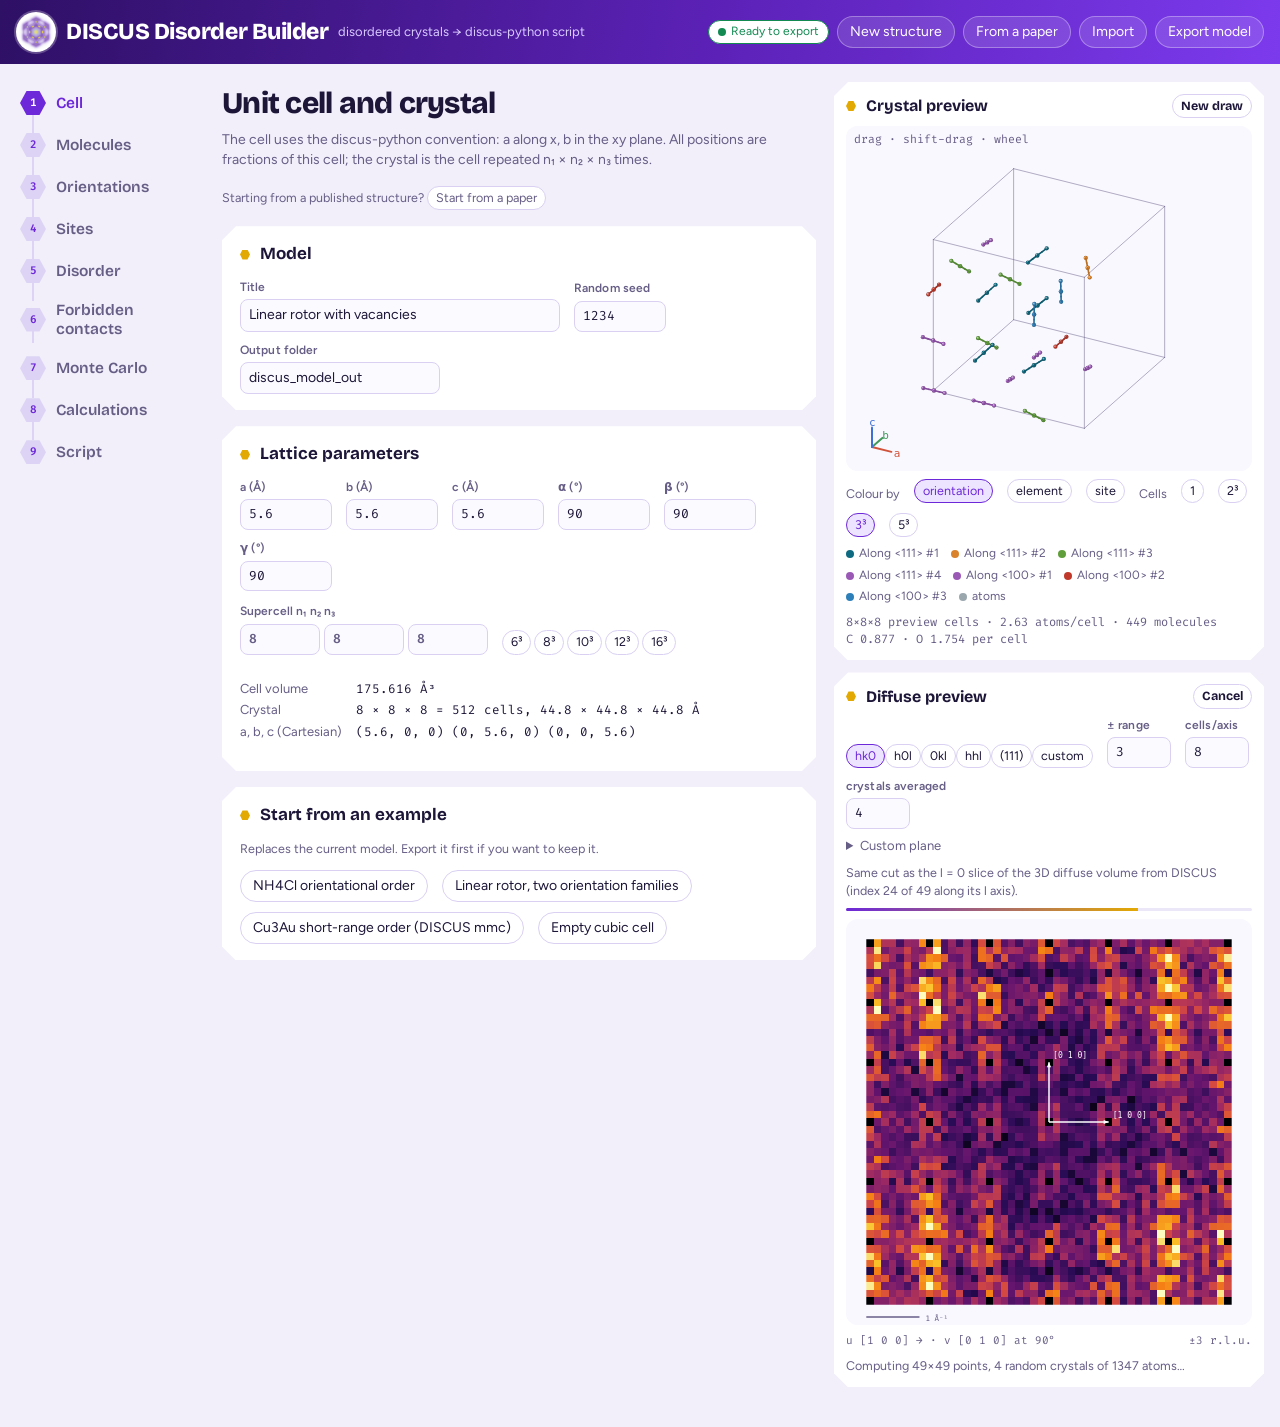
==== index.html @ b70a394b "Make the paper prompt self-contained: no link, full field reference The prompt no longer names the p" ====
<!doctype html>
<html lang="en">
<head>
<meta charset="utf-8">
<meta name="viewport" content="width=device-width, initial-scale=1, viewport-fit=cover">
<style>:root{padding-top:env(safe-area-inset-top,0px);padding-bottom:env(safe-area-inset-bottom,0px)}body{margin:0}[hidden]{display:none!important}img{max-width:100%}</style>
<title>DISCUS Disorder Builder</title>
<meta name="claude:viewport-fit-sides" content="cover">
<link rel="icon" type="image/png" href="[data-uri]">
<meta name="description" content="Build disordered crystal models with molecules in preferred orientations and export a discus-python script for diffuse scattering, 3D-ΔPDF and PDF.">
<link rel="preconnect" href="https://fonts.googleapis.com">
<link rel="preconnect" href="https://fonts.gstatic.com" crossorigin>
<link rel="stylesheet" href="https://fonts.googleapis.com/css2?family=Bricolage+Grotesque:opsz,wght@12..96,500..800&family=Figtree:wght@400;500;600&family=Fira+Code:wght@400;500&display=swap">
<style>
/* Lattice: the logo's hexagons and violet/gold. Three columns — hexagon step rail, editor, sticky preview
   bench — under a violet band; panels with cut corners; stacks on narrow screens. */
:root {
  --paper: #f2effa; --panel: #ffffff; --sunk: #ebe6f8; --ink: #1d1638; --muted: #675e86; --line: #ddd5f2;
  --accent: #6d28d9; --accent-ink: #ffffff; --accent-soft: #ede5ff; --ok: #138a52; --warn: #9a5c00; --err: #c2253a;
  --warn-soft: #fff3d6; --err-soft: #ffe3e7; --code: #f7f4ff; --view: #faf8ff; --view-ink: #1d1638;
  --gold: #e3a903; --hex: #ddd4f5; --field: #fbfaff; --field-line: #d9d0f2; --card: #f8f5ff;
  --band-1: #2e1065; --band-2: #5b21b6; --band-3: #7c3aed; --band-ink: #ffffff; --band-sub: #d8c9ff;
  --f-display: "Bricolage Grotesque", "Segoe UI", system-ui, sans-serif;
  --f-body: "Figtree", system-ui, -apple-system, "Segoe UI", sans-serif;
  --f-mono: "Fira Code", ui-monospace, "SFMono-Regular", Menlo, Consolas, monospace;
  --r: 10px; --cut: 14px;
}
@media (prefers-color-scheme: dark) {
  :root:not([data-theme="light"]) {
    --paper: #110c22; --panel: #1a1432; --sunk: #241c42; --ink: #ece8ff; --muted: #a59cc8; --line: #31285a;
    --accent: #a78bfa; --accent-ink: #1a0b3d; --accent-soft: #2b2155; --ok: #5fd39a; --warn: #f2c14e; --err: #ff7d8e;
    --warn-soft: #33290f; --err-soft: #3b1724; --code: #150f2b; --view: #0d0920; --view-ink: #e7e1ff;
    --gold: #facc15; --hex: #31285a; --field: #140f2a; --field-line: #3a3066; --card: #1f1840;
    --band-1: #1b0b42; --band-2: #3b1690; --band-3: #5b21b6; --band-ink: #ffffff; --band-sub: #c4b2ff; color-scheme: dark;
  }
}
:root[data-theme="dark"] {
  --paper: #110c22; --panel: #1a1432; --sunk: #241c42; --ink: #ece8ff; --muted: #a59cc8; --line: #31285a;
  --accent: #a78bfa; --accent-ink: #1a0b3d; --accent-soft: #2b2155; --ok: #5fd39a; --warn: #f2c14e; --err: #ff7d8e;
  --warn-soft: #33290f; --err-soft: #3b1724; --code: #150f2b; --view: #0d0920; --view-ink: #e7e1ff;
  --gold: #facc15; --hex: #31285a; --field: #140f2a; --field-line: #3a3066; --card: #1f1840;
  --band-1: #1b0b42; --band-2: #3b1690; --band-3: #5b21b6; --band-ink: #ffffff; --band-sub: #c4b2ff; color-scheme: dark;
}
* { box-sizing: border-box; }
body { background: var(--paper); color: var(--ink); font-family: var(--f-body); font-size: 14px; line-height: 1.45; }
body::before { content: ""; position: fixed; inset: 0 0 auto; height: env(safe-area-inset-top, 0px); z-index: 10; background: var(--band-1); }
button, input, select, textarea { font: inherit; color: inherit; }
:focus-visible { outline: 2px solid var(--accent); outline-offset: 2px; }

.top { position: sticky; top: env(safe-area-inset-top, 0px); z-index: 5; background: var(--panel); border-bottom: 1px solid var(--line);
  padding-block: 10px; padding-left: max(16px, env(safe-area-inset-left, 0px)); padding-right: max(16px, env(safe-area-inset-right, 0px));
  display: flex; flex-wrap: wrap; align-items: center; gap: 10px 16px; }
.brand { display: flex; align-items: baseline; gap: 10px; margin-right: auto; min-width: 0; }
.brand h1 { font-family: var(--f-display); font-weight: 600; font-size: 20px; letter-spacing: .01em; margin: 0; }
.brand .sub { color: var(--muted); font-size: 12.5px; }
.brand .lattice-mark { width: 28px; height: 28px; flex: none; align-self: center; }
.top-actions { display: flex; flex-wrap: wrap; gap: 8px; align-items: center; }

.shell { display: grid; grid-template-columns: 188px minmax(0, 1fr) minmax(320px, 430px); gap: 18px; align-items: start;
  padding-block: 18px 40px; padding-left: max(16px, env(safe-area-inset-left, 0px)); padding-right: max(16px, env(safe-area-inset-right, 0px));
  max-width: 1560px; margin: 0 auto; }
@media (max-width: 1180px) { .shell { grid-template-columns: 170px minmax(0, 1fr); } .bench { grid-column: 1 / -1; position: static !important; } }
@media (max-width: 760px) { .shell { grid-template-columns: minmax(0, 1fr); } .rail { position: static !important; flex-direction: row !important; overflow-x: auto; } .rail button { white-space: nowrap; } }

.rail { position: sticky; top: 72px; display: flex; flex-direction: column; gap: 2px; }
.rail button { display: flex; gap: 10px; align-items: baseline; text-align: left; border: 0; background: transparent; padding: 8px 10px;
  border-radius: var(--r); cursor: pointer; color: var(--muted); }
.rail button .k { font-family: var(--f-mono); font-size: 11px; color: var(--muted); width: 1.4em; }
.rail button .t { font-family: var(--f-display); font-size: 15px; font-weight: 500; }
.rail button:hover { background: var(--sunk); color: var(--ink); }
.rail button[aria-current="true"] { background: var(--accent-soft); color: var(--ink); }
.rail button[aria-current="true"] .k { color: var(--accent); }
.rail .badge { margin-left: auto; font-family: var(--f-mono); font-size: 11px; }

.editor { min-width: 0; display: grid; gap: 16px; }
.sec-head h2 { font-family: var(--f-display); font-size: 24px; font-weight: 600; margin: 0 0 4px; text-wrap: balance; }
.sec-head p { margin: 0; color: var(--muted); max-width: 70ch; }
.block { background: var(--panel); border: 1px solid var(--line); border-radius: var(--r); padding: 14px; display: grid; gap: 12px; min-width: 0; }
.block h3 { font-family: var(--f-display); font-size: 16px; font-weight: 600; margin: 0; display: flex; align-items: center; gap: 10px; flex-wrap: wrap; }
.block h3 .grow { flex: 1; }
.hint { color: var(--muted); font-size: 12.5px; margin: 0; max-width: 75ch; }
.hint code, .doc code { font-family: var(--f-mono); font-size: 12px; background: var(--sunk); padding: 0 4px; border-radius: 3px; }

.fields { display: flex; flex-wrap: wrap; gap: 10px 14px; align-items: end; }
.f { display: grid; gap: 3px; min-width: 0; }
.f > span { font-size: 12px; letter-spacing: .01em; color: var(--muted); }
input[type="number"], input[type="text"], select, textarea { background: var(--panel); border: 1px solid var(--line); border-radius: 4px; padding: 5px 7px; min-width: 0; }
input[type="number"] { width: 92px; font-family: var(--f-mono); font-size: 13px; font-variant-numeric: tabular-nums; }
input.w-s { width: 64px; } .tbl input.w-po[type="number"] { width: 100px; } input.w-l { width: 200px; } input.w-xl { width: 320px; max-width: 100%; }
textarea { font-family: var(--f-mono); font-size: 12.5px; width: 100%; resize: vertical; }
input:disabled, select:disabled { opacity: .55; }
label.chk { display: inline-flex; gap: 6px; align-items: center; cursor: pointer; }
.trio { display: inline-flex; gap: 4px; }
.trio input { width: 80px; }

.btn { border: 1px solid var(--line); background: var(--panel); border-radius: 4px; padding: 5px 10px; cursor: pointer; white-space: nowrap; }
.btn:hover { border-color: var(--accent); }
.btn.primary { background: var(--accent); border-color: var(--accent); color: var(--accent-ink); font-weight: 500; }
.btn.ghost { border-color: transparent; background: transparent; color: var(--muted); padding: 3px 6px; }
.btn.ghost:hover { color: var(--err); }
.btn.danger { color: var(--err); }
.btn.danger:hover { border-color: var(--err); background: var(--err-soft); }
.fields .push { flex: 1 1 0; min-width: 12px; }
.btn.small { padding: 2px 8px; font-size: 12.5px; }
.btn[aria-pressed="true"] { background: var(--accent-soft); border-color: var(--accent); }

.tbl-wrap { overflow-x: auto; }
table.tbl { border-collapse: collapse; width: 100%; font-variant-numeric: tabular-nums; }
.tbl th { text-align: left; font-size: 12px; letter-spacing: .01em; color: var(--muted); font-weight: 500; padding: 4px 6px; border-bottom: 1px solid var(--line); }
.tbl td { padding: 4px 6px; border-bottom: 1px solid var(--sunk); vertical-align: middle; }
.tbl input[type="number"] { width: 78px; }
.tbl td.num { font-family: var(--f-mono); font-size: 12.5px; }
.tbl tr.sel td { background: var(--accent-soft); }

.chip { display: inline-flex; align-items: center; gap: 5px; font-size: 12px; border-radius: 999px; padding: 2px 9px; border: 1px solid var(--line); background: var(--panel); white-space: nowrap; }
.chip.ok { color: var(--ok); border-color: currentColor; }
.chip.warn { color: var(--warn); border-color: currentColor; }
.chip.err { color: var(--err); border-color: currentColor; }
.dot { width: 8px; height: 8px; border-radius: 50%; display: inline-block; flex: none; }

.msgs { display: grid; gap: 6px; }
.msg { padding: 7px 10px; border-radius: 4px; font-size: 13px; border-left: 3px solid; }
.msg.err { background: var(--err-soft); border-color: var(--err); }
.msg.warn { background: var(--warn-soft); border-color: var(--warn); }

.cards { display: grid; gap: 12px; }
.site { border: 1px solid var(--line); border-radius: var(--r); padding: 12px; display: grid; gap: 10px; background: var(--panel); }
.site-head { display: flex; flex-wrap: wrap; gap: 10px 14px; align-items: end; }
.sum { font-family: var(--f-mono); font-size: 12px; }
.sum.bad { color: var(--err); }
.probbar { display: flex; height: 8px; border-radius: 4px; overflow: hidden; background: var(--sunk); }
.probbar span { display: block; height: 100%; }

.mol-layout { display: grid; grid-template-columns: minmax(0, 1fr) minmax(240px, 340px); gap: 14px; align-items: start; }
@media (max-width: 900px) { .mol-layout { grid-template-columns: minmax(0, 1fr); } }
.canvas-box { position: relative; background: var(--view); border: 1px solid var(--line); border-radius: var(--r); overflow: hidden; }
.canvas-box canvas { display: block; width: 100%; touch-action: none; cursor: grab; }
.canvas-box.placing canvas { cursor: crosshair; }
.canvas-box .overlay { position: absolute; left: 8px; top: 6px; font-size: 11.5px; color: var(--muted); pointer-events: none; font-family: var(--f-mono); }
.canvas-box .tools { position: absolute; right: 6px; top: 6px; display: flex; gap: 4px; flex-wrap: wrap; justify-content: flex-end; }

.orient-grid { display: grid; grid-template-columns: repeat(auto-fill, minmax(118px, 1fr)); gap: 10px; }
.orient { border: 1px solid var(--line); border-radius: var(--r); padding: 6px; display: grid; gap: 4px; background: var(--panel); }
.orient canvas { width: 100%; aspect-ratio: 1; background: var(--view); border-radius: 4px; display: block; max-width: 100%; }
.orient .row { display: flex; justify-content: space-between; align-items: center; gap: 4px; font-size: 12px; }
.orient input[type="number"] { width: 58px; }
.orient.off { opacity: .5; }
.tag { font-family: var(--f-mono); font-size: 10.5px; padding: 0 5px; border-radius: 3px; background: var(--sunk); color: var(--muted); }
.tag.improper { background: var(--warn-soft); color: var(--warn); }

.bench { position: sticky; top: 72px; display: grid; gap: 12px; min-width: 0; }
.bench .block { padding: 12px; gap: 8px; }
.bench h3 { font-size: 15px; }
.legend { display: flex; flex-wrap: wrap; gap: 4px 12px; font-size: 12px; color: var(--muted); }
.legend span { display: inline-flex; align-items: center; gap: 5px; }
.stats { font-family: var(--f-mono); font-size: 12px; color: var(--muted); display: grid; gap: 2px; }
h4.sub { font-family: var(--f-display); font-size: 14px; font-weight: 600; margin: 4px 0 0; }
.plane-vecs .trio input { width: 64px; }
.custom-plane summary { cursor: pointer; font-size: 13px; color: var(--muted); }
.heat-axes { font-family: var(--f-mono); font-size: 11px; color: var(--muted); display: flex; justify-content: space-between; }
.progress { height: 3px; background: var(--sunk); border-radius: 2px; overflow: hidden; }
.progress span { display: block; height: 100%; background: var(--accent); width: 0; transition: width .1s; }

pre.code { margin: 0; background: var(--code); border: 1px solid var(--line); border-radius: var(--r); padding: 12px; font-family: var(--f-mono);
  font-size: 12px; line-height: 1.5; overflow: auto; max-height: 560px; white-space: pre; }
.doc { max-width: 75ch; display: grid; gap: 8px; }
.doc p, .doc ul { margin: 0; }
.doc ul { padding-left: 1.2em; display: grid; gap: 3px; }
.facts { display: grid; grid-template-columns: max-content 1fr; gap: 3px 14px; font-size: 13px; }
.facts dt { color: var(--muted); }
.facts dd { margin: 0; font-family: var(--f-mono); font-size: 12.5px; }
.confirm-bar { position: sticky; top: calc(env(safe-area-inset-top, 0px) + 64px); z-index: 4; display: flex; flex-wrap: wrap; align-items: center; gap: 8px 10px;
  background: var(--warn-soft); color: var(--ink); border-bottom: 1px solid var(--line);
  padding-block: 10px; padding-left: max(16px, env(safe-area-inset-left, 0px)); padding-right: max(16px, env(safe-area-inset-right, 0px)); }
.confirm-bar span { font-weight: 600; margin-right: 6px; }
.toast { position: fixed; bottom: calc(18px + env(safe-area-inset-bottom, 0px)); left: 50%; transform: translateX(-50%); background: var(--ink); color: var(--paper);
  padding: 8px 14px; border-radius: 6px; font-size: 13px; z-index: 20; }
@media (max-width: 640px) { .brand .sub { display: none; } .brand h1 { font-size: 18px; } }
@media (prefers-reduced-motion: reduce) { * { transition: none !important; } }

/* ---------------------------------------------------------------- Lattice look */
.top { background: linear-gradient(100deg, var(--band-1), var(--band-2) 55%, var(--band-3)); color: var(--band-ink); border-bottom: 0; padding-block: 12px; }
.top .btn { background: rgba(255, 255, 255, .12); border-color: rgba(255, 255, 255, .32); color: var(--band-ink); }
.top .btn:hover { background: rgba(255, 255, 255, .22); border-color: rgba(255, 255, 255, .6); color: var(--band-ink); }
.top .chip { background: #ffffff; }
.top .chip.ok { color: #138a52; } .top .chip.warn { color: #9a5c00; } .top .chip.err { color: #c2253a; }
.top :focus-visible { outline-color: #ffffff; }
.brand { align-items: center; }
.brand h1 { font-family: var(--f-display); font-weight: 800; font-size: 23px; letter-spacing: -.02em; }
.brand .sub { color: var(--band-sub); font-size: 13px; }
.brand .lattice-mark { width: 40px; height: 40px; background: #ffffff; border-radius: 50%; padding: 2px; box-shadow: 0 0 0 2px rgba(255, 255, 255, .25); }

.rail { gap: 0; }
.rail button { position: relative; padding: 9px 8px 9px 4px; align-items: center; color: var(--muted); }
.rail button .k { width: 26px; height: 24px; flex: none; display: inline-grid; place-items: center; z-index: 1;
  clip-path: polygon(25% 0, 75% 0, 100% 50%, 75% 100%, 25% 100%, 0 50%); background: var(--hex); color: var(--accent); font-weight: 600; font-size: 11px; }
.rail button:not(:last-child)::after { content: ""; position: absolute; left: 16px; top: 33px; height: 18px; width: 2px; background: var(--hex); }
.rail button .t { font-family: var(--f-display); font-weight: 600; font-size: 15.5px; line-height: 1.2; }
.rail button:hover { background: transparent; color: var(--ink); }
.rail button:hover .k { background: var(--accent-soft); }
.rail button[aria-current="true"] { background: transparent; color: var(--accent); }
.rail button[aria-current="true"] .k { background: var(--accent); color: var(--accent-ink); }
.rail .badge { color: var(--err); font-weight: 600; }
@media (max-width: 760px) { .rail button:not(:last-child)::after { display: none; } }

.sec-head h2 { font-family: var(--f-display); font-weight: 800; font-size: 30px; letter-spacing: -.025em; }
.block { border: 0; border-radius: 0; background: var(--panel); padding: 16px 18px;
  clip-path: polygon(var(--cut) 0, calc(100% - var(--cut)) 0, 100% var(--cut), 100% calc(100% - var(--cut)), calc(100% - var(--cut)) 100%, var(--cut) 100%, 0 calc(100% - var(--cut)), 0 var(--cut)); }
.block h3 { font-family: var(--f-display); font-weight: 700; font-size: 17px; }
.block h3::before { content: ""; width: 10px; height: 10px; flex: none; background: var(--gold); clip-path: polygon(25% 0, 75% 0, 100% 50%, 75% 100%, 25% 100%, 0 50%); }
.bench h3 { font-size: 16px; }
h4.sub { font-family: var(--f-display); font-weight: 700; }
.f > span, .tbl th { font-weight: 600; font-size: 12px; color: var(--muted); }
input[type="number"], input[type="text"], select, textarea { border-radius: 8px; border-color: var(--field-line); background: var(--field); padding: 5px 8px; }
input:focus, select:focus, textarea:focus { border-color: var(--accent); outline: none; box-shadow: 0 0 0 3px var(--accent-soft); }
.btn { border-radius: 999px; border-color: var(--field-line); background: var(--panel); padding: 5px 12px; }
.btn:hover { border-color: var(--accent); color: var(--accent); }
.btn.primary { background: var(--accent); border-color: var(--accent); color: var(--accent-ink); font-weight: 600; }
.btn.primary:hover { color: var(--accent-ink); filter: brightness(1.08); }
.btn.ghost { background: transparent; border-color: transparent; }
.btn.danger { color: var(--err); border-color: color-mix(in srgb, var(--err) 40%, transparent); }
.btn.danger:hover { background: var(--err-soft); border-color: var(--err); color: var(--err); }
.btn[aria-pressed="true"] { background: var(--accent-soft); border-color: var(--accent); color: var(--accent); }
.chip { border-radius: 999px; }
.tbl td { border-bottom-color: var(--sunk); }
.tbl tr.sel td { background: var(--accent-soft); }
.site, .orient { border: 0; background: var(--card); border-radius: 12px; }
.orient canvas { border-radius: 10px; }
.canvas-box { border: 0; border-radius: 12px; }
#dcv { border-radius: 12px !important; }
.probbar { border-radius: 999px; }
.msg { border-radius: 8px; }
.tag { border-radius: 999px; padding: 0 7px; }
pre.code { border: 0; border-radius: 12px; }
.hint code, .doc code { background: var(--accent-soft); color: var(--ink); }
.progress span { background: linear-gradient(90deg, var(--accent), var(--gold)); }
.toast { background: var(--band-2); color: #ffffff; border-radius: 999px; padding: 8px 16px; }
details > summary { cursor: pointer; color: var(--muted); }

/* From a paper */
.pstep { display: inline-grid; place-items: center; width: 22px; height: 22px; border-radius: 50%; background: var(--accent); color: var(--accent-ink); font-size: 12px; margin-right: 8px; }
ol.psteps { margin: 4px 0 10px 18px; padding: 0; font-size: 13.5px; } ol.psteps li { margin: 2px 0; }
ul.plist { margin: 2px 0 8px 18px; padding: 0; font-size: 13px; }
.pnotes { white-space: pre-wrap; font-size: 13px; }
#paper-prompt { max-height: 320px; overflow: auto; white-space: pre-wrap; }
.ptbl td { vertical-align: top; }
.ptbl .chip.ps { font-size: 11.5px; white-space: nowrap; }
.ptbl tr.ps-unsourced .chip, .ptbl tr.ps-assumed .chip { color: var(--warn); border-color: currentColor; }
.ptbl tr.ps-unsourced td:first-child, .ptbl tr.ps-assumed td:first-child { box-shadow: inset 3px 0 0 var(--warn); }
.ptbl tr.ps-default .chip, .ptbl tr.ps-derived .chip { color: var(--muted); }

</style>
</head>
<body>
<header class="top">
  <div class="brand">
    <img class="lattice-mark" src="[data-uri]" alt="" width="28" height="28">
    <h1>DISCUS Disorder Builder</h1><span class="sub">disordered crystals → discus-python script</span>
  </div>
  <div class="top-actions"><span id="status"></span>
    <button type="button" class="btn" data-a="new-model">New structure</button><button type="button" class="btn" data-a="paper-open">From a paper</button><button type="button" class="btn" data-a="import">Import</button><button type="button" class="btn" data-a="export">Export model</button>
    <input type="file" id="file-in" accept=".json,.py,application/json,text/x-python" hidden>
  </div>
</header>
<div class="confirm-bar" id="confirm-new" role="alertdialog" aria-labelledby="confirm-new-text" hidden>
  <span id="confirm-new-text">Start a new structure? The current model is cleared from this page.</span>
  <button type="button" class="btn small" data-a="export">Export it first</button>
  <button type="button" class="btn small danger" data-a="new-confirm">Clear and start new</button>
  <button type="button" class="btn small ghost" data-a="new-cancel">Cancel</button>
</div>
<div class="shell">
  <nav class="rail" id="rail" aria-label="Steps"></nav>
  <main class="editor" id="editor"></main>
  <aside class="bench" aria-label="Preview">
    <section class="block">
      <h3>Crystal preview <span class="grow"></span><button type="button" class="btn small" data-a="reseed">New draw</button></h3>
      <div class="canvas-box"><canvas id="xcv"></canvas><div class="overlay">drag · shift-drag · wheel</div></div>
      <div class="fields"><span class="hint">Colour by</span>
        <button type="button" class="btn small" data-a="color" data-v="orientation">orientation</button><button type="button" class="btn small" data-a="color" data-v="element">element</button><button type="button" class="btn small" data-a="color" data-v="site">site</button>
        <span class="hint">Cells</span><button type="button" class="btn small" data-a="cells" data-v="1">1</button><button type="button" class="btn small" data-a="cells" data-v="2">2³</button><button type="button" class="btn small" data-a="cells" data-v="3">3³</button><button type="button" class="btn small" data-a="cells" data-v="5">5³</button></div>
      <div class="legend" id="xlegend"></div>
      <div class="stats" id="xstats"></div>
    </section>
    <section class="block">
      <h3>Diffuse preview <span class="grow"></span><button type="button" class="btn small primary" id="dbtn" data-a="diffuse">Compute</button></h3>
      <div class="fields"><span id="planes"></span>
        <label class="f"><span>± range</span><input type="number" id="pv-range" step="0.5" min="0.5" class="w-s"></label>
        <label class="f"><span>cells/axis</span><input type="number" id="pv-n" step="1" min="2" max="16" class="w-s"></label>
        <label class="f"><span>crystals averaged</span><input type="number" id="pv-d" step="1" min="1" max="16" class="w-s"></label></div>
      <details class="custom-plane"><summary>Custom plane</summary>
        <div class="fields plane-vecs">
          <label class="f"><span>u (→)</span><span class="trio"><input type="number" step="any" id="pv-u-0"><input type="number" step="any" id="pv-u-1"><input type="number" step="any" id="pv-u-2"></span></label>
          <label class="f"><span>v (↑)</span><span class="trio"><input type="number" step="any" id="pv-v-0"><input type="number" step="any" id="pv-v-1"><input type="number" step="any" id="pv-v-2"></span></label>
          <label class="f"><span>offset</span><span class="trio"><input type="number" step="any" id="pv-origin-0"><input type="number" step="any" id="pv-origin-1"><input type="number" step="any" id="pv-origin-2"></span></label>
        </div>
        <div class="fields plane-vecs">
          <label class="f"><span>or by (h k l)</span><span class="trio"><input type="number" step="1" id="pv-n-0" value="1"><input type="number" step="1" id="pv-n-1" value="1"><input type="number" step="1" id="pv-n-2" value="1"></span></label>
          <label class="f"><span>layer</span><input type="number" step="any" id="pv-L" value="0" class="w-s"></label>
          <button type="button" class="btn small" data-a="plane-hkl">Set u, v, offset</button>
        </div></details>
      <p class="hint" id="pinfo"></p>
      <div class="progress" id="dprog"><span></span></div>
      <canvas id="dcv" style="width:100%;aspect-ratio:1;image-rendering:pixelated;border-radius:4px;background:var(--view);max-width:100%"></canvas>
      <div class="heat-axes" id="daxes"></div>
      <p class="hint" id="dstate">Direct sum in your browser on a small random crystal.</p>
    </section>
  </aside>
</div>
<div class="toast" id="toast" hidden></div>
<script type="text/plain" id="engine-template">#!/usr/bin/env python3
"""Disordered-structure model generated by the discus-python Structure Builder.

What this script does
  1. Builds a disordered supercell from the model below (site occupancies, molecules in
     preferred orientations, correlated occupancies, rigid-body and atomic displacements).
  2. Optionally runs DISCUS Monte Carlo (mmc) on atom-only models.
  3. Writes the supercell as a DISCUS .stru (plus .xyz and a summary).
  4. Runs DISCUS 6.23.01 to compute
       - 3D diffuse scattering (Bragg subtracted, ``set aver``) and the 3D-ΔPDF,
       - optionally the total 3D scattering and its 3D-PDF (Patterson),
       - the 1D powder PDF G(r).

Requirements: Python >= 3.10, numpy, matplotlib, h5py and discus-python
(``pip install "git+https://github.com/jmsweng/discus-python#egg=discuspdf[data]"``);
DISCUS_SUITE 6.23.01 for the calculations.

Usage
  python model.py                     # build the structure and run every enabled calculation
  python model.py --dry-run           # build and stage all DISCUS inputs, do not start DISCUS
  python model.py --numpy-preview     # also compute a quick diffuse plane with numpy (no DISCUS)
  python model.py --launcher "wsl.exe -d Ubuntu-22.04 -- bash -lc 'discus_suite -noautorun -macro run.mac'" ...
  python model.py --out results_dir --seed 7

The model itself is the JSON block CONFIG below; edit it or re-import it into the web page.
"""
from __future__ import annotations

import argparse
import json
import math
import os
import shlex
import subprocess
import sys
import warnings
from datetime import datetime, timezone
from pathlib import Path

import numpy as np

CONFIG_JSON = r"""__CONFIG__"""

VOID = "VOID"          # DISCUS's non-scattering atom type; pads cells so every cell has the same atom count
ENGINE_VERSION = "1.0"


# ---------------------------------------------------------------------------------------------
# configuration
# ---------------------------------------------------------------------------------------------
def load_config(path: str | None) -> dict:
    if path:
        return json.loads(Path(path).read_text(encoding="utf-8"))
    if CONFIG_JSON.strip() == "__CONFIG__":
        sys.exit("No model: this is the template. Run the generated script, or pass --config model.json")
    return json.loads(CONFIG_JSON)


def lattice_matrix(cell: dict) -> np.ndarray:
    """Rows a, b, c in the discuspdf canonical orientation (a ∥ x, b in the xy plane)."""
    from discuspdf import Lattice
    return Lattice.from_parameters(cell["a"], cell["b"], cell["c"],
                                   cell["alpha"], cell["beta"], cell["gamma"]).matrix


def _check_rotation(R: np.ndarray, where: str) -> np.ndarray:
    R = np.asarray(R, float).reshape(3, 3)
    if not np.allclose(R @ R.T, np.eye(3), atol=1e-6):
        raise ValueError(f"{where}: matrix is not orthogonal")
    return R


def orientation_table(cfg: dict) -> dict:
    """group id -> (molecule name, list of (R, weight)) with weights normalised to 1."""
    out = {}
    for gid, g in cfg.get("orientations", {}).items():
        mats = [_check_rotation(m, f"orientation group {gid!r}") for m in g["matrices"]]
        w = np.asarray(g.get("weights") or [1.0] * len(mats), float)
        if len(w) != len(mats) or np.any(w < 0) or w.sum() <= 0:
            raise ValueError(f"orientation group {gid!r}: bad weights")
        out[gid] = (g["molecule"], mats, w / w.sum())
    return out


def molecule_local_coords(mol: dict) -> tuple[list[str], np.ndarray]:
    """Species and Cartesian coordinates (Å) relative to the molecule's anchor."""
    species = [a["el"] for a in mol["atoms"]]
    xyz = np.array([a["xyz"] for a in mol["atoms"]], float).reshape(-1, 3)
    anchor = mol.get("anchor", "centroid")
    if anchor == "centroid":
        origin = xyz.mean(axis=0)
    elif anchor == "com":
        m = np.array([_mass(s) for s in species])
        origin = (xyz * m[:, None]).sum(axis=0) / m.sum()
    elif isinstance(anchor, int):
        origin = xyz[anchor]
    else:
        raise ValueError(f"molecule anchor {anchor!r} not understood")
    return species, xyz - origin


def _mass(symbol: str) -> float:
    from discuspdf._elements import atomic_number
    z = atomic_number(symbol)
    return 1.008 if z == 1 else 2.0 * z + (0.5 if z > 20 else 0.0)   # rough masses for centre of mass only


# ---------------------------------------------------------------------------------------------
# occupant draw and correlated occupancies
# ---------------------------------------------------------------------------------------------
def site_rotation(site: dict, A: np.ndarray) -> np.ndarray | None:
    """Cartesian matrix of the rotation part of a site's symmetry operation (Jones symbol, e.g. "-y,x,z+1/2")."""
    import re
    sym = site.get("sym")
    if not sym:
        return None
    M = np.zeros((3, 3))
    parts = sym.replace(" ", "").lower().split(",")
    if len(parts) != 3:
        raise ValueError(f"site {site['label']}: cannot read the operation {sym!r}")
    for i, part in enumerate(parts):
        for sign, coef, var in re.findall(r"([+-]?)(\d*\.?\d*(?:/\d+)?)\*?([xyz])", part):
            c = 1.0 if coef == "" else (float(coef.split("/")[0] or 1) / float(coef.split("/")[1]) if "/" in coef else float(coef))
            M[i, "xyz".index(var)] += -c if sign == "-" else c
    At = A.T
    R = At @ M @ np.linalg.inv(At)
    if not np.allclose(R @ R.T, np.eye(3), atol=1e-5):
        raise ValueError(f"site {site['label']}: the operation {sym} does not fit this cell")
    return R


def occupant_classes(site: dict, orient: dict, A: np.ndarray | None = None) -> list[dict]:
    """Expand a site's occupants into choice classes: atoms, single molecule orientations, vacancies."""
    classes = []
    for occ in site["occupants"]:
        p = float(occ["p"])
        if p < 0:
            raise ValueError(f"site {site['label']}: negative probability")
        if p == 0:
            continue
        # per-occupant disorder overrides (None: use the defaults of the Disorder step)
        over = {k: (None if occ.get(k) in (None, "") else float(occ[k])) for k in ("sigma", "trans", "lib")}
        if occ["type"] == "atom":
            classes.append({"type": "atom", "species": occ["species"], "p": p,
                            "b": occ.get("b"), "key": f"atom:{occ['species']}", **over})
        elif occ["type"] == "vacancy":
            classes.append({"type": "vacancy", "p": p, "key": "vacancy"})
        elif occ["type"] == "molecule":
            mol, mats, w = orient[occ["group"]]
            SR = site_rotation(site, A) if A is not None else None   # symmetry-equivalent site: rotate the molecule
            for k, (R, wk) in enumerate(zip(mats, w)):
                if wk > 0:
                    classes.append({"type": "molecule", "molecule": mol, "R": R if SR is None else SR @ R, "p": p * wk,
                                    "b": occ.get("b"), "key": f"mol:{occ['group']}:{k}",
                                    "group": occ["group"], "index": k, **over})
        else:
            raise ValueError(f"unknown occupant type {occ['type']!r}")
    total = sum(c["p"] for c in classes)
    if not classes or abs(total - 1.0) > 1e-6:
        raise ValueError(f"site {site['label']}: occupant probabilities sum to {total:.6g}, not 1")
    return classes


def draw_occupants(cfg: dict, classes: list[list[dict]], n: tuple, rng) -> np.ndarray:
    """choice[s, ix, iy, iz] = index into classes[s]."""
    n_sites = len(classes)
    choice = np.zeros((n_sites, *n), dtype=np.int64)
    n_cells = int(np.prod(n))
    for s, site in enumerate(cfg["sites"]):
        p = np.array([c["p"] for c in classes[s]])
        if site.get("draw", "random") == "exact":
            counts = np.floor(p * n_cells).astype(int)
            rest = n_cells - counts.sum()
            if rest:   # largest remainders, ties broken at random
                frac = p * n_cells - counts + rng.random(len(p)) * 1e-9
                counts[np.argsort(-frac)[:rest]] += 1
            labels = np.repeat(np.arange(len(p)), counts)
            rng.shuffle(labels)
            choice[s] = labels.reshape(n[2], n[1], n[0]).transpose(2, 1, 0)
        else:
            choice[s] = rng.choice(len(p), size=n_cells, p=p).reshape(n[2], n[1], n[0]).transpose(2, 1, 0)
    return choice


def _element(sp: str) -> str:
    import re
    m = re.match(r"([A-Z][a-z]?)", sp or "")
    return m.group(1) if m else sp


def contact_model(cfg: dict, classes, A: np.ndarray, mols: dict) -> dict:
    """Penalty and contact-count tables for every pair of neighbouring site positions (ideal atom positions,
    no translation / libration / displacement noise). Same construction as the web page."""
    con = cfg.get("disorder", {}).get("contacts") or {}
    rules = [(r["a"], r["b"], float(r["dmin"]) ** 2, float(r["penalty"])) for r in con.get("rules", [])
             if float(r.get("dmin", 0)) > 0 and float(r.get("penalty", 0)) > 0]
    sites = cfg["sites"]
    entries = [[] for _ in sites]
    pairs = []
    if not con.get("enabled") or not rules:
        return {"entries": entries, "pairs": pairs, "rules": rules}

    def shape(c):
        if c["type"] == "atom":
            return [_element(c["species"])], np.zeros((1, 3))
        if c["type"] == "molecule":
            sp, loc = mols[c["molecule"]]
            return sp, loc @ np.asarray(c["R"]).T
        return [], np.zeros((0, 3))

    shapes = [[shape(c) for c in cl] for cl in classes]
    R = [max([0.0] + [float(np.linalg.norm(p, axis=1).max()) for _, p in sh if len(p)]) for sh in shapes]
    dmax = math.sqrt(max(r[2] for r in rules))
    recip = np.linalg.norm(np.linalg.inv(A), axis=0)
    match = lambda r, e1, e2: ((r[0] in ("any", e1)) and (r[1] in ("any", e2))) or ((r[0] in ("any", e2)) and (r[1] in ("any", e1)))
    for i, s1 in enumerate(sites):
        for j, s2 in enumerate(sites):
            cut = R[i] + R[j] + dmax
            m = [int(math.ceil(cut * r)) + 1 for r in recip]
            for tx in range(-m[0], m[0] + 1):
                for ty in range(-m[1], m[1] + 1):
                    for tz in range(-m[2], m[2] + 1):
                        if i == j and not (tx or ty or tz):
                            continue
                        off = (np.array([tx, ty, tz], float) + np.asarray(s2["frac"], float) - np.asarray(s1["frac"], float)) @ A
                        dist = float(np.linalg.norm(off))
                        if dist > cut + 1e-9:
                            continue
                        K, L = len(classes[i]), len(classes[j])
                        table = np.zeros((K, L))
                        count = np.zeros((K, L), dtype=np.int64)
                        for k in range(K):
                            ea, pa = shapes[i][k]
                            for l in range(L):
                                eb, pb = shapes[j][l]
                                if not len(pa) or not len(pb):
                                    continue
                                d2 = (((off + pb)[None, :, :] - pa[:, None, :]) ** 2).sum(axis=2)
                                e = 0.0
                                hits = np.zeros(d2.shape, dtype=bool)
                                for r in rules:
                                    mk = np.array([[match(r, ea[u], eb[v]) for v in range(len(eb))] for u in range(len(ea))])
                                    h = mk & (d2 < r[2])
                                    e += r[3] * int(h.sum())
                                    hits |= h
                                table[k, l] = e
                                count[k, l] = int(hits.sum())
                        if table.any():
                            entries[i].append({"o": j, "t": (tx, ty, tz), "table": table, "count": count})
                            if i <= j:
                                pairs.append({"i": i, "j": j, "t": (tx, ty, tz), "dist": dist,
                                              "n_forbidden_pairs": int((table > 0).sum()), "n_pairs": int(table.size)})
    return {"entries": entries, "pairs": pairs, "rules": rules}


def ordering_mc(cfg: dict, classes, choice: np.ndarray, A: np.ndarray, mols: dict, rng, log) -> dict:
    """Monte Carlo on the occupant choices (same model as the web page):
    - neighbour energies J added when two listed neighbours hold the same occupant (Correlated occupants), and
    - contact penalties for atom pairs of neighbouring occupants closer than a rule's minimum distance
      (Forbidden contacts).
    Moves: swaps of occupants between cells of one site (composition kept) and, with contacts, a new orientation
    drawn with the weights from the same molecule group (change = "orientation") or from every molecule of the
    site (change = "group"); change = "none" keeps swaps only. Metropolis acceptance; optional annealing from
    10 kT down to kT over the first 60 % of the sweeps."""
    dis = cfg.get("disorder", {})
    corr = dis.get("correlations") or {}
    con = dis.get("contacts") or {}
    potts = [i for i in corr.get("interactions", []) if float(i.get("J", 0.0)) != 0.0] if corr.get("enabled") else []
    cm = contact_model(cfg, classes, A, mols)
    use_contacts = bool(cm["pairs"])
    if not potts and not use_contacts:
        return {}
    n = choice.shape[1:]
    nx, ny, nz = (int(x) for x in n)
    ncell = nx * ny * nz
    flat = [list(choice[s].transpose(2, 1, 0).ravel()) for s in range(len(classes))]   # cell = x + nx (y + ny z)
    by_group = corr.get("match") == "group"
    ids: dict = {}
    key = [[ids.setdefault(c.get("group", c["key"]) if by_group else c["key"], len(ids)) for c in cl] for cl in classes]
    change = con.get("change") or ("none" if con.get("reorient") is False else "orientation")
    # occupants a run may turn into each other: orientations of one group, or every molecule of the site
    fam = [[(("mol" if change == "group" else "mol:" + c["group"]) if c["type"] == "molecule" else c["key"]) for c in cl]
           for cl in classes]
    maps: dict = {}

    def map_of(t):
        t = tuple(int(x) for x in t)
        if t not in maps:
            x = np.arange(nx)[None, None, :]
            y = np.arange(ny)[None, :, None]
            z = np.arange(nz)[:, None, None]
            idx = ((x + t[0]) % nx) + nx * (((y + t[1]) % ny) + ny * ((z + t[2]) % nz))
            maps[t] = list(np.broadcast_to(idx, (nz, ny, nx)).ravel())
        return maps[t]

    nb = [[] for _ in classes]
    for it in potts:
        a, b, t, J = int(it["site_a"]), int(it["site_b"]), [int(x) for x in it["t"]], float(it["J"])
        nb[a].append((b, map_of(t), J, None))
        nb[b].append((a, map_of([-x for x in t]), J, None))
    for i, lst in enumerate(cm["entries"]):
        for e in lst:
            nb[i].append((e["o"], map_of(e["t"]), 0.0, e["table"].tolist()))

    def term(s, e, k, k2):
        o, _, J, table = e
        if table is not None:
            return table[k][k2]
        return J if key[s][k] == key[o][k2] else 0.0

    def local(s, c, k, excl):
        E = 0.0
        for e in nb[s]:
            c2 = e[1][c]
            if e[0] == s and c2 == excl:
                continue
            E += term(s, e, k, flat[e[0]][c2])
        return E

    def bond(s, c1, k1, c2, k2):
        return sum(term(s, e, k1, k2) for e in nb[s] if e[0] == s and e[1][c1] == c2)

    def measure():
        out = []
        for it in potts:
            a, b, mp = int(it["site_a"]), int(it["site_b"]), map_of(it["t"])
            out.append(sum(key[a][flat[a][c]] == key[b][flat[b][mp[c]]] for c in range(ncell)) / ncell)
        return out

    def n_contacts():
        tot = 0
        for i, lst in enumerate(cm["entries"]):
            for e in lst:
                mp, cnt = map_of(e["t"]), e["count"]
                tot += int(sum(cnt[flat[i][c], flat[e["o"]][mp[c]]] for c in range(ncell)))
        return tot // 2

    before, c_before = measure(), (n_contacts() if use_contacts else 0)
    kT = float(corr.get("kT", 1.0))
    sweeps = int(corr.get("sweeps", 50))
    reorient = use_contacts and change != "none"
    anneal = use_contacts and con.get("anneal", True)
    fam_idx = []
    for s, cl in enumerate(classes):
        g: dict = {}
        for k in range(len(cl)):
            g.setdefault(fam[s][k], []).append(k)
        fam_idx.append([g[fam[s][k]] for k in range(len(cl))])
    rnd = rng.random
    for sw in range(sweeps):
        T = kT * 10 ** max(0.0, 1 - sw / max(1.0, 0.6 * sweeps)) if anneal else kT
        for s, cls in enumerate(classes):
            if not nb[s] or len(cls) < 2:
                continue
            fl = flat[s]
            for _ in range(ncell):
                if reorient:
                    c = int(rnd() * ncell)
                    x = fl[c]
                    opts = fam_idx[s][x]
                    if len(opts) > 1:
                        u = rnd() * sum(cls[k]["p"] for k in opts)
                        y = opts[0]
                        for k in opts:
                            u -= cls[k]["p"]
                            if u <= 0:
                                y = k
                                break
                        if y != x:
                            dE = local(s, c, y, -1) - local(s, c, x, -1)
                            if dE <= 0 or rnd() < math.exp(-dE / T):
                                fl[c] = y
                c1, c2 = int(rnd() * ncell), int(rnd() * ncell)
                x1, x2 = fl[c1], fl[c2]
                if c1 == c2 or (fam[s][x1] == fam[s][x2] and (reorient or key[s][x1] == key[s][x2])):
                    continue
                if not use_contacts and key[s][x1] == key[s][x2]:
                    continue
                e0 = local(s, c1, x1, c2) + local(s, c2, x2, c1) + bond(s, c1, x1, c2, x2)
                fl[c1], fl[c2] = x2, x1
                dE = local(s, c1, x2, c2) + local(s, c2, x1, c1) + bond(s, c1, x2, c2, x1) - e0
                if not (dE <= 0 or rnd() < math.exp(-dE / T)):
                    fl[c1], fl[c2] = x1, x2
    for s in range(len(classes)):
        choice[s] = np.array(flat[s]).reshape(nz, ny, nx).transpose(2, 1, 0)
    after = measure()
    report = {"sweeps": sweeps, "kT": kT, "interactions": potts,
              "fraction_same_before": before, "fraction_same_after": after}
    for it, b0, b1 in zip(potts, before, after):
        log(f"  correlation site {it['site_a']}→{it['site_b']} t={tuple(it['t'])} J={it['J']}: "
            f"P(same) {b0:.3f} → {b1:.3f}")
    if use_contacts:
        c_after = n_contacts()
        report["contacts"] = {"rules": [{"a": r[0], "b": r[1], "dmin": math.sqrt(r[2]), "penalty": r[3]} for r in cm["rules"]],
                              "neighbour_pairs": cm["pairs"], "before": c_before, "after": c_after,
                              "change": change, "anneal": anneal}
        log(f"  forbidden contacts (ideal positions): {c_before} → {c_after} over {len(cm['pairs'])} neighbour vectors")
        for s, cl in enumerate(classes):
            h = np.bincount(np.asarray(flat[s]), minlength=len(cl)) / ncell
            groups: dict = {}
            for k, c in enumerate(cl):
                groups[c.get("group", c["key"])] = groups.get(c.get("group", c["key"]), 0.0) + h[k]
            log(f"  site {cfg['sites'][s]['label']}: " + ", ".join(f"{g} {v:.3f}" for g, v in groups.items()))
    return report


# ---------------------------------------------------------------------------------------------
# small random rotations (librations)
# ---------------------------------------------------------------------------------------------
def random_small_rotation(rng, sigma_deg: float) -> np.ndarray:
    if sigma_deg <= 0:
        return np.eye(3)
    axis = rng.normal(size=3)
    axis /= np.linalg.norm(axis)
    ang = math.radians(rng.normal(scale=sigma_deg))
    K = np.array([[0, -axis[2], axis[1]], [axis[2], 0, -axis[0]], [-axis[1], axis[0], 0]])
    return np.eye(3) + math.sin(ang) * K + (1 - math.cos(ang)) * K @ K


# ---------------------------------------------------------------------------------------------
# build the supercell
# ---------------------------------------------------------------------------------------------
def build_structure(cfg: dict, seed: int, log):
    from discuspdf import Lattice, Structure

    rng = np.random.default_rng(seed)
    cell = cfg["cell"]
    n = tuple(int(x) for x in cfg["supercell"])
    A = lattice_matrix(cell)                       # rows a, b, c (Å)
    Ainv = np.linalg.inv(A)
    orient = orientation_table(cfg)
    mols = {name: molecule_local_coords(m) for name, m in cfg.get("molecules", {}).items()}
    classes = [occupant_classes(site, orient, A) for site in cfg["sites"]]

    # slots per site = largest number of atoms any occupant needs
    def n_atoms_of(c):
        return len(mols[c["molecule"]][0]) if c["type"] == "molecule" else (1 if c["type"] == "atom" else 0)
    slots = [max(1, max(n_atoms_of(c) for c in cl)) for cl in classes]
    # where padding VOIDs go: the atoms of the site's largest occupant, so slots keep their usual place
    pad_local = []
    for cl in classes:
        big = max(cl, key=n_atoms_of)
        if big["type"] == "molecule":
            pad_local.append(mols[big["molecule"]][1] @ big["R"].T)
        else:
            pad_local.append(np.zeros((1, 3)))
    m = int(sum(slots))

    choice = draw_occupants(cfg, classes, n, rng)
    corr_report = ordering_mc(cfg, classes, choice, A, mols, rng, log)

    dis = cfg.get("disorder", {})
    rigid = dis.get("molecule_rigid", {}) or {}
    t_sigma = float(rigid.get("translation_sigma", 0.0))
    lib_sigma = float(rigid.get("libration_sigma_deg", 0.0))
    use_b = bool(cfg.get("calc", {}).get("debye_waller", False))

    N = m * int(np.prod(n))
    species = np.empty(N, dtype=object)
    cart = np.zeros((N, 3))
    cell_index = np.zeros((N, 3), dtype=np.int64)
    site_label = np.empty(N, dtype=object)
    b_iso = np.ones(N)
    molecule_id = np.full(N, -1, dtype=np.int64)    # which molecule an atom belongs to (-1: none)
    is_void = np.zeros(N, dtype=bool)
    sigma_row = np.full(N, np.nan)                  # per-occupant displacement σ (NaN: species default)

    row = 0
    mol_counter = 0
    stats = {}
    for iz in range(n[2]):                      # DISCUS cell-major order: x fastest
        for iy in range(n[1]):
            for ix in range(n[0]):
                origin = np.array([ix, iy, iz], float)
                for s, site in enumerate(cfg["sites"]):
                    c = classes[s][choice[s, ix, iy, iz]]
                    stats.setdefault(site["label"], {}).setdefault(c["key"], 0)
                    stats[site["label"]][c["key"]] += 1
                    centre = (origin + np.asarray(site["frac"], float)) @ A
                    b_site = float(site.get("b_iso", 1.0))
                    if c["type"] == "atom":
                        sp, pos = [c["species"]], centre[None, :]
                        bs = [float(c["b"]) if c.get("b") is not None else b_site]
                    elif c["type"] == "molecule":
                        msp, local = mols[c["molecule"]]
                        lib = lib_sigma if c.get("lib") is None else c["lib"]
                        trans = t_sigma if c.get("trans") is None else c["trans"]
                        R = c["R"] @ random_small_rotation(rng, lib)
                        shift = rng.normal(scale=trans, size=3) if trans > 0 else 0.0
                        sp, pos = msp, centre + shift + local @ R.T
                        bs = [float(c["b"]) if c.get("b") is not None else b_site] * len(msp)
                    else:
                        sp, pos, bs = [], np.zeros((0, 3)), []
                    k = len(sp)
                    for j in range(slots[s]):
                        r = row + j
                        cell_index[r] = (ix, iy, iz)
                        site_label[r] = f"{site['label'][:10]}.{j}"
                        if j < k:
                            species[r] = sp[j]
                            cart[r] = pos[j]
                            b_iso[r] = bs[j]
                            if c.get("sigma") is not None:
                                sigma_row[r] = c["sigma"]
                            if c["type"] == "molecule":
                                molecule_id[r] = mol_counter
                        else:
                            species[r] = VOID
                            cart[r] = centre + pad_local[s][j]
                            is_void[r] = True
                    if c["type"] == "molecule":
                        mol_counter += 1
                    row += slots[s]

    # static Gaussian displacements: per-occupant σ where given, else the species default
    sig = {k: float(v) for k, v in (dis.get("atomic_displacements", {}) or {}).items()}
    sigma = np.array([sig.get(s, 0.0) for s in species])
    sigma = np.where(np.isfinite(sigma_row), sigma_row, sigma)
    sigma[is_void] = 0.0
    if np.any(sigma < 0):
        raise ValueError("displacement σ must be >= 0")
    move = sigma > 0
    cart[move] += rng.normal(size=(int(move.sum()), 3)) * sigma[move, None]

    frac_unit = cart @ Ainv                           # unit-cell fractions
    if cfg.get("wrap", False):   # off by default: DISCUS lists atoms by cell, molecules stay whole
        frac_unit = np.mod(frac_unit, np.array(n, float))
    frac_super = frac_unit / np.array(n, float)
    if not use_b:
        b_iso[:] = 1.0                                 # written but not used (temp ignore)
    if np.any(b_iso[~is_void] < 0.001):
        raise ValueError("DISCUS 6.23.01 replaces B < 0.001 by 1.0; use B >= 0.001 or switch Debye–Waller off")

    super_lat = Lattice.from_parameters(cell["a"] * n[0], cell["b"] * n[1], cell["c"] * n[2],
                                        cell["alpha"], cell["beta"], cell["gamma"])
    structure = Structure(super_lat, species, frac_super, model="configuration", site_label=site_label,
                          cell_index=cell_index, supercell=n, b_iso=b_iso, min_separation=None)
    info = {"atoms_per_cell": m, "slots_per_site": slots, "n_rows": N, "n_void": int(is_void.sum()),
            "n_molecules": mol_counter, "occupant_counts": stats, "correlations": corr_report,
            "molecule_id": molecule_id, "is_void": is_void, "unit_lattice": A}
    return structure, info


def clash_report(structure, info, threshold: float, log) -> dict:
    """Shortest distances between atoms that are not part of the same molecule (periodic)."""
    real = ~info["is_void"]
    idx = np.where(real)[0]
    if len(idx) < 2:
        return {"n_close_pairs": 0}
    A = structure.lattice.matrix
    f = structure.frac[idx] % 1.0
    mol = info["molecule_id"][idx]
    # cell list in fractional space
    lengths = np.linalg.norm(A, axis=1)
    nb = np.maximum(1, np.floor(lengths / max(threshold, 0.5)).astype(int))
    nb = np.minimum(nb, 60)
    b = np.floor(f * nb).astype(int) % nb
    key = (b[:, 0] * nb[1] + b[:, 1]) * nb[2] + b[:, 2]
    order = np.argsort(key)
    start = np.searchsorted(key[order], np.arange(nb.prod()))
    end = np.searchsorted(key[order], np.arange(nb.prod()), side="right")
    close, dmin = [], np.inf
    offsets = [(i, j, k) for i in (-1, 0, 1) for j in (-1, 0, 1) for k in (-1, 0, 1)]
    for p in range(len(idx)):
        for off in offsets:
            bb = (b[p] + off) % nb
            kk = (bb[0] * nb[1] + bb[1]) * nb[2] + bb[2]
            cand = order[start[kk]:end[kk]]
            cand = cand[cand > p]
            if not len(cand):
                continue
            df = f[cand] - f[p]
            df -= np.round(df)
            d = np.linalg.norm(df @ A, axis=1)
            other = (mol[cand] != mol[p]) | (mol[p] < 0)
            d = d[other]
            if len(d):
                dmin = min(dmin, float(d.min()))
                for q in cand[other][d < threshold]:
                    close.append((int(idx[p]), int(idx[q])))
    close = sorted(set(close))
    if close:
        log(f"  WARNING: {len(close)} atom pairs from different molecules/sites closer than {threshold} Å "
            f"(shortest {dmin:.3f} Å). Check molecule sizes, orientations and site positions.")
    else:
        log(f"  no contacts between different molecules/sites below {threshold} Å")
    return {"threshold": threshold, "n_close_pairs": len(close), "shortest": dmin, "examples": close[:20]}


# ---------------------------------------------------------------------------------------------
# DISCUS Monte Carlo (atom-only models)
# ---------------------------------------------------------------------------------------------
def build_mc_config(mc: dict, seed8):
    from discuspdf.mc import (MCConfig, Neighborhood, Vector, OccupationalTarget, DisplacementTarget,
                              SpringTarget, LennardJonesTarget, Swap, SwapDisplacement, Shift)
    nbs = []
    for nbd in mc["neighborhoods"]:
        vecs = tuple(Vector(int(v["origin"]), int(v["target"]), tuple(int(x) for x in v["t"])) for v in nbd["vectors"])
        nbs.append(Neighborhood(vecs, symmetric=bool(nbd.get("symmetric", True))))
    targets = []
    for t in mc["targets"]:
        kind = t["type"]
        common = dict(neighborhood=int(t["neighborhood"]), a=t["a"], b=t["b"])
        val = {"correlation": float(t["value"])} if t.get("mode", "correlation") == "correlation" \
            else {"energy": float(t["value"])}
        if kind == "occupational":
            targets.append(OccupationalTarget(**common, **val))
        elif kind == "displacement":
            targets.append(DisplacementTarget(**common, direction=tuple(float(x) for x in t["direction"]), **val))
        elif kind == "spring":
            targets.append(SpringTarget(**common, distance=float(t["distance"]), k=float(t["k"])))
        elif kind == "lennard_jones":
            targets.append(LennardJonesTarget(**common, distance=float(t["distance"]), depth=float(t["depth"])))
        else:
            raise ValueError(f"unknown MC target {kind!r}")
    moves = []
    mv = mc.get("moves", {})
    if mv.get("swap", 0) > 0:
        moves.append(Swap(probability=float(mv["swap"]), pairing=mv.get("pairing", "all")))
    if mv.get("swap_displacement", 0) > 0:
        moves.append(SwapDisplacement(probability=float(mv["swap_displacement"]), pairing=mv.get("pairing", "all")))
    if mv.get("shift", 0) > 0:
        moves.append(Shift(sigma={k: float(v) for k, v in mv.get("shift_sigma", {}).items()},
                           probability=float(mv["shift"])))
    from discuspdf import Seed
    return MCConfig(tuple(nbs), tuple(targets), tuple(moves), Seed(tuple(seed8)),
                    moves_per_atom=float(mc.get("moves_per_atom", 10.0)),
                    feedback_per_atom=float(mc.get("feedback_per_atom", 1.0)),
                    temperature=float(mc.get("temperature", 1.0)))


# ---------------------------------------------------------------------------------------------
# outputs of the structure
# ---------------------------------------------------------------------------------------------
def write_xyz(path: Path, structure, keep) -> None:
    cart = structure.cartesian[keep]
    sp = structure.species[keep]
    A = structure.lattice.matrix
    lat = " ".join(f"{x:.6f}" for x in A.ravel())
    lines = [str(len(sp)), f'Lattice="{lat}" Properties=species:S:1:pos:R:3 pbc="T T T"']
    lines += [f"{s} {x:.6f} {y:.6f} {z:.6f}" for s, (x, y, z) in zip(sp, cart)]
    path.write_text("\n".join(lines) + "\n", encoding="ascii")


def write_supercell(path: Path, structure, title: str, log) -> None:
    """write_stru with its read-back check; if the check refuses the file because molecule atoms lie
    more than half a cell from their slot's usual position (different orientations), the same text
    from format_stru is written without the check. DISCUS reads it either way."""
    from discuspdf import write_stru, format_stru, DiscusFormatError
    title = " ".join(title.split())[:60] or "model"
    try:
        write_stru(path, structure, title=title, overwrite=True)
    except (DiscusFormatError, ValueError) as exc:
        path.write_text(format_stru(structure, title=title), encoding="ascii", newline="\n")
        log(f"  note: discuspdf's read-back order check does not accept this file ({exc}); written "
            "without it. Atoms are listed cell by cell; only LOTS rely on that order.")


def seed8_from(rng) -> tuple:
    return tuple(int(x) for x in rng.integers(1, 99999, size=8))


# ---------------------------------------------------------------------------------------------
# DISCUS calculations
# ---------------------------------------------------------------------------------------------
def fourier_config(cfg: dict, calc3: dict, aver: float, outfile: str, seed8, lots_ok: bool):
    from discuspdf import Lattice, ReciprocalGrid, FourierConfig, Lots, Seed
    cell = cfg["cell"]
    lat = Lattice.from_parameters(cell["a"], cell["b"], cell["c"], cell["alpha"], cell["beta"], cell["gamma"])
    steps = [float(x) for x in calc3["steps"]]
    hmax = [float(x) for x in calc3["hmax"]]
    shape = tuple(2 * int(round(h / s)) + 1 for h, s in zip(hmax, steps))
    grid = ReciprocalGrid.centered(lat, shape, steps)
    lots = None
    if lots_ok and calc3.get("lots", {}).get("enabled"):
        L = calc3["lots"]
        lots = Lots(L.get("shape", "box"), tuple(int(x) for x in L["size"]),
                    "all" if str(L.get("count", "all")) == "all" else int(L["count"]), bool(L.get("periodic", True)))
    # an explicit 8-value seed is always written: needed for 0 < aver < 100 and random lots, harmless otherwise
    # radiation / wavelength need discus-python with FourierConfig(radiation=…) (PR #62); the defaults are
    # left out of the call so X-ray Mo Kα1 runs still work with an older discuspdf.
    extra = {}
    radiation = calc3.get("radiation") or "xray"
    wavelength = fourier_wavelength(calc3.get("wavelength"))
    if radiation != "xray":
        extra["radiation"] = radiation
    if wavelength != "moa1":
        extra["wavelength"] = wavelength
    try:
        return FourierConfig(grid, outputs=(("int", outfile),), aver_percent=aver, lots=lots,
                             seed=Seed(tuple(seed8)),
                             temperature="use" if cfg.get("calc", {}).get("debye_waller") else "ignore",
                             symmetry=calc3.get("symmetry") or None, **extra)
    except (TypeError, ValueError) as e:
        if "radiation" in str(e) or "only these were verified" in str(e):
            raise SystemExit("This discuspdf has no FourierConfig(radiation=…); update discus-python "
                             "(pip install -U \"discuspdf[data] @ git+https://github.com/jmsweng/discus-python\")") from e
        raise


def fourier_wavelength(w):
    """The page's λ field: a DISCUS symbol ('moa1', 'cua1', …) or a number in Å; empty means 'moa1'."""
    s = str(w if w is not None else "").strip()
    if not s:
        return "moa1"
    try:
        return float(s)
    except ValueError:
        return s.lower()


def run_fourier(cfg, out: Path, stru_path: Path, n, launcher, seed8, args, log, *, aver, name, lots_ok=True):
    from discuspdf import Diffuse3DRunner, StructureSource, prepare_fourier_run
    calc3 = cfg["calc"]["fourier"]
    outfile = f"{name}.h5"
    fc = fourier_config(cfg, calc3, aver, outfile, seed8, lots_ok)
    runner = Diffuse3DRunner(out / "runs_3d", launcher=launcher, output_filename=outfile,
                             timeout_seconds=int(cfg["calc"].get("timeout_s", 86400)))
    src = StructureSource.stru(stru_path.name, crystal_cells=tuple(n))
    run = prepare_fourier_run(runner, fc, src, stru_path, title=f"{cfg.get('title', 'model')} {name}")
    log(f"  staged {name}: grid {fc.grid.shape}, set aver {aver:g} → {run.directory}")
    if args.dry_run:
        return None
    runner.execute(run, native_nexus=True)
    log(f"  DISCUS finished {name}")
    return run.load_scattering_volume()


def save_slices(vol, title: str, png: Path, log) -> None:
    import matplotlib
    matplotlib.use("Agg")
    import matplotlib.pyplot as plt
    from discuspdf import plot_slice
    fig, axes = plt.subplots(1, 3, figsize=(15, 4.6))
    for ax_i, (axis, name) in enumerate([(2, "l = 0 / w = 0"), (1, "k = 0 / v = 0"), (0, "h = 0 / u = 0")]):
        plot_slice(vol, axis=axis, ax=axes[ax_i], title=f"{title}: {name}")
    fig.tight_layout()
    fig.savefig(png, dpi=130)
    plt.close(fig)
    log(f"  wrote {png.name}")


def run_powder_pdf(cfg, out: Path, stru_path: Path, launcher, args, log):
    """1D PDF from the disordered supercell. Uses discuspdf's verified powder→PDF macro
    (render_pdf_macro) with `read stru <supercell>` instead of `read cell <unit cell>`."""
    import shutil
    from discuspdf import PDFConfig, render_pdf_macro, read_pdf, QmaxLimitWarning
    p = cfg["calc"]["pdf"]
    with warnings.catch_warnings(record=True) as w:
        warnings.simplefilter("always", QmaxLimitWarning)
        pc = PDFConfig(structure="model.cll", supercell=(1, 1, 1), rmax=float(p["rmax"]), dr=float(p["dr"]),
                       qmax=float(p["qmax"]), qsig=float(p.get("qsig", 0.0)), radiation=p.get("radiation", "xray"),
                       qmin=float(p.get("qmin", 0.5)), dq=float(p.get("dq", 0.01)),
                       wavelength=float(p["wavelength"]) if str(p.get("wavelength") or "").strip() else None)
        for warning in w:
            log(f"  WARNING: {warning.message}")
    macro = render_pdf_macro(pc).replace("cell model.cll,1,1,1", f"stru {stru_path.name}")
    if f"stru {stru_path.name}" not in macro:
        raise RuntimeError("could not adapt the PDF macro to read the supercell")
    d = out / "runs_pdf" / datetime.now(timezone.utc).strftime("%Y%m%dT%H%M%SZ")
    d.mkdir(parents=True, exist_ok=True)
    shutil.copy2(stru_path, d / stru_path.name)
    (d / "run.mac").write_text(macro, encoding="ascii", newline="\n")
    (d / "pdf_config.json").write_text(json.dumps(p, indent=1), encoding="utf-8")
    log(f"  staged 1D PDF → {d}")
    if args.dry_run:
        return None
    env = os.environ.copy()
    env.pop("DISPLAY", None)
    env["PGPLOT"] = "none"
    proc = subprocess.run([*launcher, "run.mac"], cwd=d, input="exit\n", text=True, capture_output=True,
                          timeout=int(cfg["calc"].get("timeout_s", 86400)), env=env, check=False)
    (d / "run.log").write_text(proc.stdout + "\n--- STDERR ---\n" + proc.stderr, encoding="utf-8")
    import re
    err = re.search(r"(?im)\b(?:unknown command|fatal error|segmentation fault|error\s*:)", proc.stdout + proc.stderr)
    if proc.returncode != 0 or err or not (d / "result.pdf").is_file():
        raise RuntimeError(f"DISCUS powder/PDF run failed; see {d / 'run.log'}")
    r, g = read_pdf(d / "result.pdf")
    return r, g


def numpy_preview(cfg, structure, info, out: Path, log, plane=None):
    """Direct-sum diffuse intensity in one reciprocal plane, f = Z (no Q dependence, no DW):
    I_diff = |Σ_atoms f e^{2πi h·x}|² − |Σ_cells e^{2πi h·R} ⟨F_cell⟩|², per unit cell. Independent of DISCUS."""
    from discuspdf._elements import atomic_number
    import matplotlib
    matplotlib.use("Agg")
    import matplotlib.pyplot as plt
    plane = plane or cfg.get("calc", {}).get("preview", {"u": [1, 0, 0], "v": [0, 1, 0], "range": 6})
    u, v, R = np.array(plane["u"], float), np.array(plane["v"], float), float(plane["range"])
    o = np.array(plane.get("origin") or [0, 0, 0], float)      # plane offset, e.g. (0, 0, 0.5) for hk½
    n = np.array(structure.supercell)
    keep = ~info["is_void"]
    x = structure.frac[keep] * n                       # unit-cell fractions
    ci = structure.cell_index[keep]
    f = np.array([atomic_number(s) for s in structure.species[keep]], float)
    loc = x - ci                                       # coordinates relative to the cell origin
    ncell = int(np.prod(n))
    cid = (ci[:, 2] * n[1] + ci[:, 1]) * n[0] + ci[:, 0]
    origins = np.array([(i % n[0], (i // n[0]) % n[1], i // (n[0] * n[1])) for i in range(ncell)], float)
    step = 1.0 / float(max(n))                         # commensurate with the supercell: no size ripples
    t = np.arange(-round(R / step), round(R / step) + 1) * step
    npts = len(t)
    I = np.zeros((npts, npts))
    for a, ta in enumerate(t):
        H = o[None, :] + ta * u[None, :] + t[:, None] * v[None, :]   # (npts, 3)
        ph = np.exp(2j * np.pi * (loc @ H.T)) * f[:, None]      # (atoms, npts)
        Fc = np.zeros((ncell, npts), complex)
        np.add.at(Fc, cid, ph)
        lat = np.exp(2j * np.pi * (origins @ H.T))              # (cells, npts)
        F = (lat * Fc).sum(axis=0)
        Fav = (lat * Fc.mean(axis=0)[None, :]).sum(axis=0)
        I[a] = (np.abs(F) ** 2 - np.abs(Fav) ** 2) / ncell
    np.savez(out / "numpy_preview_plane.npz", t=t, u=u, v=v, origin=o, intensity=I)
    # true geometry: grid points at t_a·u* + t_b·v* in an orthonormal basis of the plane (Å⁻¹, 2π convention)
    B = 2 * np.pi * np.linalg.inv(info["unit_lattice"]).T
    gu, gv = u @ B, v @ B
    e1 = gu / np.linalg.norm(gu)
    e2 = gv - (gv @ e1) * e1
    e2 /= np.linalg.norm(e2)
    TA, TB = np.meshgrid(t, t, indexing="ij")
    X = TA * (gu @ e1) + TB * (gv @ e1)
    Y = TA * (gu @ e2) + TB * (gv @ e2)
    fig, ax = plt.subplots(figsize=(6, 5.2))
    vmax = np.percentile(np.abs(I), 99.5) or 1.0
    im = ax.pcolormesh(X, Y, I, shading="nearest", cmap="magma", vmin=0, vmax=vmax)
    ax.set_aspect("equal")
    lab = lambda w: "[" + " ".join(f"{x:g}" for x in w) + "]"
    ax.set_xlabel(f"Q along u = {lab(u)} (Å⁻¹)")
    ax.set_ylabel(f"Q in the plane, normal to u (Å⁻¹); v = {lab(v)}")
    ax.set_title("numpy preview: diffuse intensity (f = Z)" + (f", offset {lab(o)}" if np.any(o) else ""))
    fig.colorbar(im, ax=ax)
    fig.tight_layout()
    fig.savefig(out / "numpy_preview_plane.png", dpi=130)
    plt.close(fig)
    log("  wrote numpy_preview_plane.png (approximate: f = Z; true plane geometry)")


# ---------------------------------------------------------------------------------------------
# main
# ---------------------------------------------------------------------------------------------
def main(argv=None) -> int:
    ap = argparse.ArgumentParser(description=__doc__, formatter_class=argparse.RawDescriptionHelpFormatter)
    ap.add_argument("--config", help="read the model from a JSON file instead of the embedded one")
    ap.add_argument("--out", help="output directory (default: from the model)")
    ap.add_argument("--seed", type=int, help="override the model's random seed")
    ap.add_argument("--launcher", help='command that runs a DISCUS macro, e.g. "discus_suite -noautorun -macro"')
    ap.add_argument("--dry-run", action="store_true", help="build and stage everything; do not start DISCUS")
    ap.add_argument("--structure-only", action="store_true", help="stop after writing the structure")
    ap.add_argument("--numpy-preview", action="store_true", help="numpy diffuse plane (no DISCUS needed)")
    ap.add_argument("--overwrite", action="store_true", help="allow writing into an existing output directory")
    args = ap.parse_args(argv)

    cfg = load_config(args.config)
    seed = int(args.seed if args.seed is not None else cfg.get("seed", 1))
    out = Path(args.out or cfg.get("output_dir") or "discus_model_out").resolve()
    if out.exists() and any(out.iterdir()) and not args.overwrite:
        sys.exit(f"{out} exists and is not empty; use --overwrite or --out")
    out.mkdir(parents=True, exist_ok=True)
    log_lines = []

    def log(msg):
        print(msg, flush=True)
        log_lines.append(msg)

    calc = cfg.get("calc", {})
    launcher = shlex.split(args.launcher or calc.get("launcher") or "discus_suite -noautorun -macro")
    rng_discus = np.random.default_rng([seed, 99])

    log(f"== {cfg.get('title', 'model')} (seed {seed}) ==")
    log("Building the supercell …")
    structure, info = build_structure(cfg, seed, log)
    log(f"  {structure.n_atoms} rows ({info['n_void']} VOID padding), {info['atoms_per_cell']} per cell, "
        f"supercell {tuple(int(x) for x in structure.supercell)}, {info['n_molecules']} molecules")
    clashes = clash_report(structure, info, float(cfg.get("disorder", {}).get("clash_threshold", 0.8)), log)

    # optional DISCUS Monte Carlo on atom-only models
    mc = cfg.get("mmc") or {}
    if mc.get("enabled"):
        if info["n_molecules"]:
            sys.exit("DISCUS mmc is only offered for atom-only models (molecules would be torn apart)")
        from discuspdf.mc import MCRunner
        mcc = build_mc_config(mc, seed8_from(rng_discus))
        for c in mcc.cautions():
            log(f"  mmc note: {c}")
        runner = MCRunner(out / "runs_mc", launcher=launcher, timeout_seconds=int(calc.get("timeout_s", 86400)))
        run = runner.prepare(mcc, structure, title=f"{cfg.get('title', 'model')} mmc")
        log(f"  staged DISCUS mmc → {run.directory}")
        if not args.dry_run and not args.structure_only:
            res = runner.execute(run)
            structure = res.structure
            info["is_void"] = np.asarray(structure.species, dtype=object) == VOID
            info["molecule_id"] = np.full(structure.n_atoms, -1)
            log(f"  mmc finished: {res.status}")

    stru_path = out / "supercell.stru"
    write_supercell(stru_path, structure, cfg.get("title", "model"), log)
    write_xyz(out / "supercell.xyz", structure, ~info["is_void"])
    summary = {k: v for k, v in info.items() if k not in ("molecule_id", "is_void", "unit_lattice")}
    summary.update(seed=seed, clashes=clashes, engine=ENGINE_VERSION, n_rows=int(structure.n_atoms),
                   formula=structure.select(mask=~info["is_void"]).formula if (~info["is_void"]).any() else "")
    (out / "structure_summary.json").write_text(json.dumps(summary, indent=1, default=str), encoding="utf-8")
    (out / "model.json").write_text(json.dumps(cfg, indent=1), encoding="utf-8")
    log(f"  wrote {stru_path.name}, supercell.xyz, structure_summary.json")

    if args.numpy_preview:
        numpy_preview(cfg, structure, info, out, log)
    if args.structure_only:
        (out / "run_log.txt").write_text("\n".join(log_lines) + "\n", encoding="utf-8")
        return 0

    n = tuple(int(x) for x in structure.supercell)
    seed8 = seed8_from(rng_discus)
    f3 = calc.get("fourier", {})
    if f3.get("enabled"):
        log(f"3D diffuse scattering (DISCUS fourier, {f3.get('radiation') or 'xray'}, "
            f"λ {fourier_wavelength(f3.get('wavelength'))}, Bragg subtracted) …")
        diffuse = run_fourier(cfg, out, stru_path, n, launcher, seed8, args, log,
                              aver=float(f3.get("aver_percent", 100.0)), name="diffuse")
        if diffuse is not None:
            from discuspdf import SampledVolume, write_vtk
            save_volume_npz(diffuse, out / "diffuse.npz")
            save_slices(SampledVolume.from_scattering_volume(diffuse), "diffuse", out / "diffuse_slices.png", log)
            if f3.get("delta_pdf", True):
                log("3D-ΔPDF (fractional FFT of the diffuse volume) …")
                res = diffuse.delta_pdf()
                rho = SampledVolume.from_fractional_fft(res)
                np.savez_compressed(out / "delta_pdf.npz", values=res.complex_volume.real,
                                    u=res.u_axes[0], v=res.u_axes[1], w=res.u_axes[2],
                                    direct_basis=np.asarray(res.direct_basis))
                write_vtk(rho, out / "delta_pdf.vts", overwrite=True)
                save_slices(rho, "3D-ΔPDF", out / "delta_pdf_slices.png", log)
                log(f"  imaginary/real = {res.imaginary_ratio:.1e}")
        if f3.get("total"):
            log("Total 3D scattering (Bragg present) and 3D-PDF (Patterson) …")
            total = run_fourier(cfg, out, stru_path, n, launcher, seed8, args, log, aver=0.0, name="total",
                                lots_ok=False)
            if total is not None:
                from discuspdf import SampledVolume, write_vtk
                save_volume_npz(total, out / "total.npz")
                save_slices(SampledVolume.from_scattering_volume(total), "total", out / "total_slices.png", log)
                pat = total.delta_pdf(require_diffuse=False)
                pv = SampledVolume.from_fractional_fft(pat, quantity="patterson")
                write_vtk(pv, out / "pdf3d_patterson.vts", overwrite=True)
                save_slices(pv, "3D-PDF", out / "pdf3d_slices.png", log)

    pdf = calc.get("pdf", {})
    if pdf.get("enabled"):
        log("1D powder PDF (DISCUS powder, Debye sum over the supercell) …")
        if structure.n_atoms > 60000:
            log(f"  note: {structure.n_atoms} atoms; the Debye sum scales as N², this can take long")
        res = run_powder_pdf(cfg, out, stru_path, launcher, args, log)
        if res is not None:
            import matplotlib
            matplotlib.use("Agg")
            import matplotlib.pyplot as plt
            r, g = res
            np.savetxt(out / "pdf_1d.txt", np.column_stack([r, g]), header="r(A) G(r)")
            fig, ax = plt.subplots(figsize=(8, 4))
            ax.plot(r, g, lw=1)
            ax.set_xlabel("r (Å)")
            ax.set_ylabel("G(r)")
            ax.set_title(cfg.get("title", "model"))
            fig.tight_layout()
            fig.savefig(out / "pdf_1d.png", dpi=130)
            plt.close(fig)
            log("  wrote pdf_1d.txt, pdf_1d.png")

    if args.dry_run:
        log("Dry run: DISCUS inputs are staged; run without --dry-run to execute them.")
    (out / "run_log.txt").write_text("\n".join(log_lines) + "\n", encoding="utf-8")
    log(f"Done. Results in {out}")
    return 0


def save_volume_npz(vol, path: Path) -> None:
    """Intensity with its hkl axes (r.l.u.) and the unit cell, readable with numpy alone."""
    h, k, l = vol.grid.hkl_axes()
    np.savez_compressed(path, intensity=np.asarray(vol.intensity), h=h, k=k, l=l,
                        cell=np.array(vol.grid.lattice.parameters), bragg=str(vol.bragg))


if __name__ == "__main__":
    sys.exit(main())
</script>
<script>
/* Disorder Builder core: lattice maths, orientations, random realisation, diffuse preview and
   script generation. No DOM access, so it runs in Node for tests as well as in the page. */
(function (root) {
"use strict";

// ---------------------------------------------------------------------------------- elements
const SYMBOLS = ("H He Li Be B C N O F Ne Na Mg Al Si P S Cl Ar K Ca Sc Ti V Cr Mn Fe Co Ni Cu Zn Ga Ge As Se Br Kr " +
  "Rb Sr Y Zr Nb Mo Tc Ru Rh Pd Ag Cd In Sn Sb Te I Xe Cs Ba La Ce Pr Nd Pm Sm Eu Gd Tb Dy Ho Er Tm Yb Lu Hf Ta W " +
  "Re Os Ir Pt Au Hg Tl Pb Bi Po At Rn Fr Ra Ac Th Pa U Np Pu Am Cm Bk Cf Es Fm").split(" ");
const Z = {};
SYMBOLS.forEach((s, i) => { Z[s] = i + 1; });
// covalent radii (Å, Cordero et al. 2008) for the common elements; others fall back to 1.5 Å
const COV = { H: .31, He: .28, Li: 1.28, Be: .96, B: .84, C: .76, N: .71, O: .66, F: .57, Ne: .58, Na: 1.66, Mg: 1.41,
  Al: 1.21, Si: 1.11, P: 1.07, S: 1.05, Cl: 1.02, Ar: 1.06, K: 2.03, Ca: 1.76, Sc: 1.70, Ti: 1.60, V: 1.53, Cr: 1.39,
  Mn: 1.39, Fe: 1.32, Co: 1.26, Ni: 1.24, Cu: 1.32, Zn: 1.22, Ga: 1.22, Ge: 1.20, As: 1.19, Se: 1.20, Br: 1.20,
  Kr: 1.16, Rb: 2.20, Sr: 1.95, Y: 1.90, Zr: 1.75, Nb: 1.64, Mo: 1.54, Ag: 1.45, Cd: 1.44, In: 1.42, Sn: 1.39,
  Sb: 1.39, Te: 1.38, I: 1.39, Xe: 1.40, Cs: 2.44, Ba: 2.15, La: 2.07, Pt: 1.36, Au: 1.36, Hg: 1.32, Pb: 1.46, Bi: 1.48,
  U: 1.96 };
const COLORS = { H: "#e8ecef", C: "#5b6670", N: "#3d6fd6", O: "#e0412f", F: "#7fd34e", Cl: "#2fbf5a", Br: "#a3392b",
  I: "#7b3fa8", S: "#e6c229", P: "#f08a24", Na: "#8a5cf0", K: "#9f6ae6", Cs: "#5a2d9c", Li: "#c086ff", Mg: "#4fa36b",
  Ca: "#57b884", Si: "#d9b38c", Al: "#b9a6a6", Fe: "#d2722e", Cu: "#c8803c", Ag: "#b9c2cc", Au: "#e3b43c",
  Zn: "#7d80b0", Ni: "#4fbf6a", Co: "#e07ba0", Ti: "#9aa3ab", Zr: "#7fbfbf", Pb: "#57595f", Sn: "#7b8c99",
  B: "#e9a3a3", Ba: "#2fae8e", Sr: "#3fbf9f", Mn: "#a67fd6", Cr: "#8a9bd6", V: "#a6a6ab", La: "#5fb3d6", U: "#2f8fd6" };
function elementOf(sp) { const m = /^([A-Z][a-z]?)/.exec(sp || ""); return m && Z[m[1]] ? m[1] : null; }
function zOf(sp) { const e = elementOf(sp); return e ? Z[e] : 0; }
function colorOf(sp) {
  const e = elementOf(sp);
  if (e && COLORS[e]) return COLORS[e];
  const z = e ? Z[e] : 7; return `hsl(${(z * 47) % 360} 45% 55%)`;
}
function covOf(sp) { const e = elementOf(sp); return (e && COV[e]) || 1.5; }

// ---------------------------------------------------------------------------------- 3x3 maths
const I3 = () => [[1, 0, 0], [0, 1, 0], [0, 0, 1]];
function mul(A, B) {
  const C = [[0, 0, 0], [0, 0, 0], [0, 0, 0]];
  for (let i = 0; i < 3; i++) for (let j = 0; j < 3; j++) C[i][j] = A[i][0] * B[0][j] + A[i][1] * B[1][j] + A[i][2] * B[2][j];
  return C;
}
function tr(A) { return [[A[0][0], A[1][0], A[2][0]], [A[0][1], A[1][1], A[2][1]], [A[0][2], A[1][2], A[2][2]]]; }
function mv(A, v) { return [A[0][0] * v[0] + A[0][1] * v[1] + A[0][2] * v[2], A[1][0] * v[0] + A[1][1] * v[1] + A[1][2] * v[2], A[2][0] * v[0] + A[2][1] * v[1] + A[2][2] * v[2]]; }
function det(A) {
  return A[0][0] * (A[1][1] * A[2][2] - A[1][2] * A[2][1]) - A[0][1] * (A[1][0] * A[2][2] - A[1][2] * A[2][0]) + A[0][2] * (A[1][0] * A[2][1] - A[1][1] * A[2][0]);
}
function inv(A) {
  const d = det(A);
  if (Math.abs(d) < 1e-14) throw new Error("singular matrix");
  const m = [[A[1][1] * A[2][2] - A[1][2] * A[2][1], A[0][2] * A[2][1] - A[0][1] * A[2][2], A[0][1] * A[1][2] - A[0][2] * A[1][1]],
    [A[1][2] * A[2][0] - A[1][0] * A[2][2], A[0][0] * A[2][2] - A[0][2] * A[2][0], A[0][2] * A[1][0] - A[0][0] * A[1][2]],
    [A[1][0] * A[2][1] - A[1][1] * A[2][0], A[0][1] * A[2][0] - A[0][0] * A[2][1], A[0][0] * A[1][1] - A[0][1] * A[1][0]]];
  return m.map(r => r.map(x => x / d));
}
function add(a, b) { return [a[0] + b[0], a[1] + b[1], a[2] + b[2]]; }
function sub(a, b) { return [a[0] - b[0], a[1] - b[1], a[2] - b[2]]; }
function scale(a, s) { return [a[0] * s, a[1] * s, a[2] * s]; }
function norm(a) { return Math.hypot(a[0], a[1], a[2]); }
function maxDiff(A, B) { let m = 0; for (let i = 0; i < 3; i++) for (let j = 0; j < 3; j++) m = Math.max(m, Math.abs(A[i][j] - B[i][j])); return m; }
function isOrthogonal(R, tol = 1e-6) { return maxDiff(mul(R, tr(R)), I3()) < tol; }
function clean(R) { return R.map(r => r.map(x => (Math.abs(x) < 1e-12 ? 0 : x))); }

// rows a, b, c in the discuspdf canonical orientation (a ∥ x, b in xy, right-handed)
function latticeMatrix(cell) {
  const d = Math.PI / 180, { a, b, c } = cell;
  const ca = Math.cos(cell.alpha * d), cb = Math.cos(cell.beta * d), cg = Math.cos(cell.gamma * d), sg = Math.sin(cell.gamma * d);
  const cx = c * cb, cy = c * (ca - cb * cg) / sg, cz2 = c * c - cx * cx - cy * cy;
  if (!(cz2 > 0) || !(a > 0 && b > 0 && c > 0)) throw new Error("invalid unit cell");
  return [[a, 0, 0], [b * cg, b * sg, 0], [cx, cy, Math.sqrt(cz2)]];
}
const frac2cart = (A, f) => [f[0] * A[0][0] + f[1] * A[1][0] + f[2] * A[2][0], f[0] * A[0][1] + f[1] * A[1][1] + f[2] * A[2][1], f[0] * A[0][2] + f[1] * A[1][2] + f[2] * A[2][2]];

function axisAngle(axis, deg) {
  const n = norm(axis);
  if (!(n > 0)) throw new Error("zero rotation axis");
  const [x, y, z] = scale(axis, 1 / n), t = deg * Math.PI / 180, c = Math.cos(t), s = Math.sin(t), C = 1 - c;
  return [[c + x * x * C, x * y * C - z * s, x * z * C + y * s], [y * x * C + z * s, c + y * y * C, y * z * C - x * s], [z * x * C - y * s, z * y * C + x * s, c + z * z * C]];
}
const Rx = d => axisAngle([1, 0, 0], d), Ry = d => axisAngle([0, 1, 0], d), Rz = d => axisAngle([0, 0, 1], d);
// active rotations; intrinsic convention (R = R1(α) R2(β) R3(γ))
function eulerMatrix(conv, a, b, g) {
  if (conv === "ZXZ") return mul(mul(Rz(a), Rx(b)), Rz(g));
  if (conv === "XYZ") return mul(mul(Rx(a), Ry(b)), Rz(g));
  return mul(mul(Rz(a), Ry(b)), Rz(g)); // ZYZ
}

// ---------------------------------------------------------------------------------- symmetry operations
// Syntax (one per line):
//   -y,x,z            Jones symbol in crystal fractions (translations ignored)
//   C4 [0 0 1]        n-fold rotation about a lattice direction [u v w] (or Cartesian <x y z>)
//   S4 [0 0 1]        rotoreflection;  m [1 -1 0]  mirror with that normal;  -1  inversion;  E  identity
//   R 30 [1 1 1]      rotation by an angle in degrees
//   M a b c d e f g h i   explicit Cartesian 3x3 matrix (rows)
function parseDirection(txt, A) {
  const m = /([\[<])\s*([-+\d.eE\s,]+)\s*[\]>]/.exec(txt);
  if (!m) throw new Error(`no direction in "${txt}" (write [u v w] or <x y z>)`);
  const v = m[2].trim().split(/[\s,]+/).map(Number);
  if (v.length !== 3 || v.some(x => !isFinite(x))) throw new Error(`direction needs three numbers in "${txt}"`);
  return m[1] === "[" ? frac2cart(A, v) : v;
}
function parseJones(txt, A) {
  const parts = txt.split(",").map(s => s.trim().toLowerCase());
  if (parts.length !== 3) throw new Error(`"${txt}" needs three comma-separated parts`);
  const M = parts.map(p => {
    const row = [0, 0, 0];
    const re = /([+-]?)\s*(\d*\.?\d*(?:\/\d+)?)\s*\*?\s*([xyz])?/g;
    let m, any = false;
    const s = p.replace(/\s+/g, "");
    while ((m = re.exec(s)) !== null) {
      if (m[0] === "") { re.lastIndex++; continue; }
      if (!m[3]) continue; // translation part, ignored
      any = true;
      let coef = 1;
      if (m[2]) coef = m[2].includes("/") ? Number(m[2].split("/")[0]) / Number(m[2].split("/")[1]) : Number(m[2]);
      if (m[1] === "-") coef = -coef;
      row["xyz".indexOf(m[3])] += coef;
    }
    if (!any) throw new Error(`"${p}" has no x, y or z`);
    return row;
  });
  const At = tr(A);
  return mul(mul(At, M), inv(At));
}
function parseOp(line, A) {
  const txt = line.trim();
  if (!txt || txt.startsWith("#")) return null;
  let R, kind;
  let m;
  if (/^(E|1|id|identity)$/i.test(txt)) { R = I3(); kind = "E"; }
  else if (/^(-1|i|inv|inversion)$/i.test(txt)) { R = scale3(I3(), -1); kind = "-1"; }
  else if ((m = /^C(\d+)\s*(.*)$/i.exec(txt))) { R = axisAngle(parseDirection(m[2], A), 360 / Number(m[1])); kind = `C${m[1]}`; }
  else if ((m = /^S(\d+)\s*(.*)$/i.exec(txt))) {
    const d = parseDirection(m[2], A);
    R = mul(mirror(d), axisAngle(d, 360 / Number(m[1]))); kind = `S${m[1]}`;
  }
  else if ((m = /^m\s*(.*)$/i.exec(txt)) && /[\[<]/.test(m[1])) { R = mirror(parseDirection(m[1], A)); kind = "m"; }
  else if ((m = /^R\s+([-+\d.eE]+)\s*(.*)$/i.exec(txt))) { R = axisAngle(parseDirection(m[2], A), Number(m[1])); kind = "R"; }
  else if ((m = /^M\s+(.*)$/i.exec(txt))) {
    const v = m[1].trim().split(/[\s,]+/).map(Number);
    if (v.length !== 9 || v.some(x => !isFinite(x))) throw new Error("M needs nine numbers");
    R = [v.slice(0, 3), v.slice(3, 6), v.slice(6, 9)]; kind = "M";
  }
  else if (/[xyz]/i.test(txt) && txt.includes(",")) { R = parseJones(txt, A); kind = "jones"; }
  else throw new Error(`cannot read "${txt}"`);
  if (!isOrthogonal(R, 1e-5)) {
    throw new Error(kind === "jones"
      ? `"${txt}" is not a symmetry of this lattice (the Cartesian matrix is not orthogonal)`
      : `"${txt}" is not orthogonal`);
  }
  return { R: clean(R), text: txt, improper: det(R) < 0 };
}
function scale3(M, s) { return M.map(r => r.map(x => x * s)); }
function mirror(n) {
  const l = norm(n), u = scale(n, 1 / l);
  return [[1 - 2 * u[0] * u[0], -2 * u[0] * u[1], -2 * u[0] * u[2]], [-2 * u[1] * u[0], 1 - 2 * u[1] * u[1], -2 * u[1] * u[2]], [-2 * u[2] * u[0], -2 * u[2] * u[1], 1 - 2 * u[2] * u[2]]];
}
function closure(gens, limit = 240) {
  const G = [I3()];
  const has = M => G.some(X => maxDiff(X, M) < 1e-6);
  let grew = true;
  while (grew) {
    grew = false;
    for (const X of G.slice()) for (const g of gens) {
      const Y = clean(mul(g, X));
      if (!has(Y)) { G.push(Y); grew = true; if (G.length > limit) throw new Error(`group closure exceeds ${limit} operations; check the generators`); }
    }
  }
  return G;
}

// ---------------------------------------------------------------------------------- molecules and orientations
function moleculeLocal(mol) {
  const xyz = mol.atoms.map(a => a.xyz.map(Number));
  let o = [0, 0, 0];
  if (mol.anchor === "com") {
    let mt = 0;
    mol.atoms.forEach((a, i) => { const m = massOf(a.el); mt += m; o = add(o, scale(xyz[i], m)); });
    o = scale(o, 1 / mt);
  } else if (typeof mol.anchor === "number") o = xyz[mol.anchor] || [0, 0, 0];
  else { xyz.forEach(p => { o = add(o, p); }); o = scale(o, 1 / Math.max(1, xyz.length)); }
  return { species: mol.atoms.map(a => a.el), xyz: xyz.map(p => sub(p, o)) };
}
function massOf(sp) { const z = zOf(sp); return z === 1 ? 1.008 : 2 * z + (z > 20 ? 0.5 : 0); }
function bondsOf(species, xyz, tol = 0.45) {
  const out = [];
  for (let i = 0; i < xyz.length; i++) for (let j = i + 1; j < xyz.length; j++) {
    const d = norm(sub(xyz[i], xyz[j]));
    if (d > 0.4 && d < covOf(species[i]) + covOf(species[j]) + tol) out.push([i, j]);
  }
  return out;
}
// same molecule placement? (rotated atom sets coincide, species respected)
function samePlacement(species, xyz, R1, R2, tol = 0.02) {
  const P1 = xyz.map(p => mv(R1, p)), P2 = xyz.map(p => mv(R2, p));
  const used = new Array(P2.length).fill(false);
  for (let i = 0; i < P1.length; i++) {
    let found = -1;
    for (let j = 0; j < P2.length; j++) if (!used[j] && species[j] === species[i] && norm(sub(P1[i], P2[j])) < tol) { found = j; break; }
    if (found < 0) return false;
    used[found] = true;
  }
  return true;
}
// expand an orientation group: base Euler orientation, then symmetry operations
function expandGroup(group, mol, A) {
  const local = moleculeLocal(mol);
  const R0 = eulerMatrix(group.convention || "ZYZ", +group.euler[0] || 0, +group.euler[1] || 0, +group.euler[2] || 0);
  const errors = [], ops = [];
  (group.ops || "").split("\n").forEach((line, k) => {
    try { const op = parseOp(line, A); if (op) ops.push(op); } catch (e) { errors.push(`line ${k + 1}: ${e.message}`); }
  });
  let G;
  if (group.closure) {
    try { G = closure(ops.map(o => o.R)); } catch (e) { errors.push(e.message); G = [I3()]; }
  } else G = [I3(), ...ops.map(o => o.R)];
  const out = [];
  for (const g of G) {
    const R = clean(group.frame === "molecule" ? mul(R0, g) : mul(g, R0));
    const dup = out.findIndex(o => samePlacement(local.species, local.xyz, o.R, R));
    if (dup >= 0) { out[dup].multiplicity++; continue; }
    out.push({ R, improper: det(R) < 0, multiplicity: 1 });
  }
  return { orientations: out, errors, nOps: G.length };
}

// ---------------------------------------------------------------------------------- random numbers
function rng32(seed) {
  let a = (seed >>> 0) || 1;
  const next = () => { a |= 0; a = (a + 0x6D2B79F5) | 0; let t = Math.imul(a ^ (a >>> 15), 1 | a); t = (t + Math.imul(t ^ (t >>> 7), 61 | t)) ^ t; return ((t ^ (t >>> 14)) >>> 0) / 4294967296; };
  next.normal = () => { let u = 0; while (u === 0) u = next(); return Math.sqrt(-2 * Math.log(u)) * Math.cos(2 * Math.PI * next()); };
  next.int = n => Math.floor(next() * n);
  return next;
}

// ---------------------------------------------------------------------------------- model → classes
function orientationTable(state, A) {
  const tab = {};
  for (const g of state.orientations) {
    const mol = state.molecules.find(m => m.id === g.molecule);
    if (!mol) continue;
    const ex = expandGroup(g, mol, A);
    const w = ex.orientations.map((o, k) => {
      const v = g.weights && g.weights[k] != null ? +g.weights[k] : 1;
      return isFinite(v) && v >= 0 ? v : 0;
    });
    tab[g.id] = { group: g, mol, orientations: ex.orientations, weights: w, errors: ex.errors, nOps: ex.nOps };
  }
  return tab;
}
// Cartesian rotation of a site's symmetry operation (rotation part of a Jones symbol), or null
function siteRotation(site, A) {
  if (!site.sym) return null;
  const { M } = parseAffine(site.sym), At = tr(A);
  const R = clean(mul(mul(At, M), inv(At)));
  if (!isOrthogonal(R, 1e-5)) throw new Error(`site ${site.label}: the operation ${site.sym} does not fit this cell (make the cell fit the space group)`);
  return R;
}
function siteClasses(site, otab, A) {
  const SR = A ? siteRotation(site, A) : null;
  const cls = [];
  for (const o of site.occupants) {
    const p = +o.p;
    if (!(p > 0)) continue;
    const ov = k => (o[k] === "" || o[k] == null || !isFinite(+o[k]) ? null : +o[k]);
    const over = { sigma: ov("sigma"), trans: ov("trans"), lib: ov("lib") };
    if (o.type === "atom") cls.push({ type: "atom", species: o.species, p, b: o.b, key: "atom:" + o.species, ...over });
    else if (o.type === "vacancy") cls.push({ type: "vacancy", p, key: "vacancy" });
    else if (o.type === "molecule") {
      const t = otab[o.group];
      if (!t) continue;
      const ws = t.weights.reduce((x, y) => x + y, 0) || 1;
      t.orientations.forEach((or, k) => {
        if (t.weights[k] > 0) cls.push({ type: "molecule", group: o.group, index: k, R: SR ? clean(mul(SR, or.R)) : or.R, mol: t.mol, p: p * t.weights[k] / ws, b: o.b, key: `mol:${o.group}:${k}`, ...over });
      });
    }
  }
  return cls;
}

// ---------------------------------------------------------------------------------- realisation (preview)
function realize(state, opts = {}) {
  const n = opts.n || state.supercell.map(Number);
  const A = latticeMatrix(state.cell);
  const otab = orientationTable(state, A);
  const rnd = rng32(opts.seed != null ? opts.seed : +state.seed || 1);
  const classes = state.sites.map(s => siteClasses(s, otab, A));
  const ncell = n[0] * n[1] * n[2];
  const idx = (x, y, z) => x + n[0] * (y + n[1] * z);
  const choice = classes.map((cl, s) => {
    const arr = new Int32Array(ncell);
    const p = cl.map(c => c.p), tot = p.reduce((a, b) => a + b, 0);
    if (!cl.length) return arr;
    if (state.sites[s].draw === "exact") {
      const counts = p.map(x => Math.floor(x / tot * ncell));
      let rest = ncell - counts.reduce((a, b) => a + b, 0);
      const order = p.map((x, i) => [x / tot * ncell - counts[i] + rnd() * 1e-9, i]).sort((a, b) => b[0] - a[0]);
      for (let k = 0; k < rest; k++) counts[order[k][1]]++;
      let pos = 0; counts.forEach((c, i) => { for (let k = 0; k < c; k++) arr[pos++] = i; });
      for (let i = ncell - 1; i > 0; i--) { const j = rnd.int(i + 1); const t = arr[i]; arr[i] = arr[j]; arr[j] = t; }
    } else {
      for (let c = 0; c < ncell; c++) { let u = rnd() * tot, k = 0; while (k < p.length - 1 && u >= p[k]) { u -= p[k]; k++; } arr[c] = k; }
    }
    return arr;
  });
  // ordering Monte Carlo: neighbour energies J (same / different occupant) and contact penalties
  // (same model as the Python script; separate random stream)
  const ord = orderingMC(state, A, classes, choice, n, rnd, opts);
  const report = ord.report, contactReport = ord.contactReport;
  // place atoms
  const rig = state.disorder.molecule_rigid || {}, tS = +rig.translation_sigma || 0, lS = +rig.libration_sigma_deg || 0;
  const disp = state.disorder.atomic_displacements || {};
  const atoms = [];
  let molCount = 0;
  for (let z = 0; z < n[2]; z++) for (let y = 0; y < n[1]; y++) for (let x = 0; x < n[0]; x++) {
    const c = idx(x, y, z);
    state.sites.forEach((site, s) => {
      const cl = classes[s][choice[s][c]];
      if (!cl) return;
      const centre = frac2cart(A, add([x, y, z], site.frac.map(Number)));
      if (cl.type === "atom") atoms.push({ el: cl.species, p: centre, cell: [x, y, z], site: s, cls: choice[s][c], mol: -1, sigma: cl.sigma });
      else if (cl.type === "molecule") {
        const loc = moleculeLocal(cl.mol);
        let R = cl.R;
        const l = cl.lib == null ? lS : cl.lib, t = cl.trans == null ? tS : cl.trans;
        if (l > 0) { const ax = [rnd.normal(), rnd.normal(), rnd.normal()]; R = mul(R, axisAngle(ax, rnd.normal() * l)); }
        const sh = t > 0 ? [rnd.normal() * t, rnd.normal() * t, rnd.normal() * t] : [0, 0, 0];
        loc.xyz.forEach((p, j) => atoms.push({ el: loc.species[j], p: add(add(centre, sh), mv(R, p)), cell: [x, y, z], site: s, cls: choice[s][c], mol: molCount, orient: cl.index, group: cl.group, sigma: cl.sigma }));
        molCount++;
      }
    });
  }
  for (const a of atoms) { const s = a.sigma != null ? a.sigma : (+disp[a.el] || 0); if (s > 0) a.p = add(a.p, [rnd.normal() * s, rnd.normal() * s, rnd.normal() * s]); }
  return { atoms, n, A, report, contactReport, classes, nMolecules: molCount };
}

// ---------------------------------------------------------------------------------- forbidden contacts
const PENALTY = { forbidden: 100, strong: 10, mild: 2 };
// van der Waals radii (Å, Bondi 1964 / Alvarez 2013 for a few) used to suggest contact rules
const VDW = { H: 1.20, C: 1.70, N: 1.55, O: 1.52, F: 1.47, P: 1.80, S: 1.80, Cl: 1.75, Br: 1.85, I: 1.98, Se: 1.90, Si: 2.10,
  B: 1.92, As: 1.85, Te: 2.06, Xe: 2.16, Kr: 2.02, Ar: 1.88, Ne: 1.54, He: 1.40 };
function ruleMatch(r, e1, e2) {
  const m = (x, y) => x === "any" || x === y;
  return (m(r.a, e1) && m(r.b, e2)) || (m(r.a, e2) && m(r.b, e1));
}
// For every pair of neighbouring site positions, a table of penalties (and contact counts) for each pair of
// occupants. Atoms are placed at their ideal positions (no translation / libration / displacement noise).
function contactModel(state, A, classes) {
  const con = state.disorder.contacts || {};
  const rules = (con.rules || []).filter(r => +r.dmin > 0 && +r.penalty > 0).map(r => ({ a: r.a, b: r.b, d2: (+r.dmin) ** 2, pen: +r.penalty }));
  const sites = state.sites;
  if (!rules.length) return { entries: sites.map(() => []), pairs: [], rules };
  const otab = {};
  const shapes = classes.map(cl => cl.map(c => {
    if (c.type === "atom") return { el: [elementOf(c.species) || c.species], p: [[0, 0, 0]] };
    if (c.type === "molecule") { const loc = moleculeLocal(c.mol); return { el: loc.species, p: loc.xyz.map(q => mv(c.R, q)) }; }
    return { el: [], p: [] };
  }));
  void otab;
  const R = shapes.map(sh => Math.max(0, ...sh.flatMap(x => x.p.map(norm))));
  const dmax = Math.sqrt(Math.max(...rules.map(r => r.d2)));
  const Ainv = inv(A), recip = [0, 1, 2].map(k => Math.hypot(Ainv[0][k], Ainv[1][k], Ainv[2][k]));
  const entries = sites.map(() => []), pairs = [];
  sites.forEach((s1, i) => sites.forEach((s2, j) => {
    const cut = R[i] + R[j] + dmax, m = recip.map(r => Math.ceil(cut * r) + 1);
    for (let tx = -m[0]; tx <= m[0]; tx++) for (let ty = -m[1]; ty <= m[1]; ty++) for (let tz = -m[2]; tz <= m[2]; tz++) {
      if (i === j && !tx && !ty && !tz) continue;
      const off = frac2cart(A, [tx + +s2.frac[0] - +s1.frac[0], ty + +s2.frac[1] - +s1.frac[1], tz + +s2.frac[2] - +s1.frac[2]]);
      const dist = norm(off);
      if (dist > cut + 1e-9) continue;
      const K = classes[i].length, L = classes[j].length;
      const table = new Float64Array(K * L), count = new Int32Array(K * L);
      let any = false;
      for (let k = 0; k < K; k++) for (let l = 0; l < L; l++) {
        const a = shapes[i][k], b = shapes[j][l];
        let e = 0, c = 0;
        for (let u = 0; u < a.p.length; u++) for (let v = 0; v < b.p.length; v++) {
          const dx = off[0] + b.p[v][0] - a.p[u][0], dy = off[1] + b.p[v][1] - a.p[u][1], dz = off[2] + b.p[v][2] - a.p[u][2];
          const d2 = dx * dx + dy * dy + dz * dz;
          let hit = false;
          for (const r of rules) if (d2 < r.d2 && ruleMatch(r, a.el[u], b.el[v])) { e += r.pen; hit = true; }
          if (hit) c++;
        }
        table[k * L + l] = e; count[k * L + l] = c; if (e) any = true;
      }
      if (any) { entries[i].push({ o: j, t: [tx, ty, tz], table, count, L }); if (i <= j) pairs.push({ i, j, t: [tx, ty, tz], dist, table, count, K, L }); }
    }
  }));
  return { entries, pairs, rules };
}

function orderingMC(state, A, classes, choice, n, rnd, opts) {
  const corr = state.disorder.correlations || {}, con = state.disorder.contacts || {};
  const ncell = n[0] * n[1] * n[2];
  const potts = corr.enabled ? corr.interactions.filter(it => +it.J !== 0) : [];
  const cm = con.enabled ? contactModel(state, A, classes) : { entries: state.sites.map(() => []), pairs: [] };
  const useContacts = cm.pairs.length > 0;
  const report = [];
  if (!potts.length && !useContacts) return { report, contactReport: null };
  const byGroup = corr.match === "group";
  const ids = {};
  const key = classes.map(cl => Int32Array.from(cl.map(c => { const k = byGroup && c.group ? c.group : c.key; if (!(k in ids)) ids[k] = Object.keys(ids).length; return ids[k]; })));
  const change = con.change || (con.reorient === false ? "none" : "orientation");
  // occupants a run may turn into each other: orientations of one group, or every molecule of the site
  const fam = classes.map(cl => cl.map(c => (c.type === "molecule" ? (change === "group" ? "mol" : "mol:" + c.group) : c.key)));
  const wrap = (v, m) => ((v % m) + m) % m;
  const shiftMap = t => { const mp = new Int32Array(ncell);
    for (let z = 0; z < n[2]; z++) for (let y = 0; y < n[1]; y++) for (let x = 0; x < n[0]; x++)
      mp[x + n[0] * (y + n[1] * z)] = wrap(x + t[0], n[0]) + n[0] * (wrap(y + t[1], n[1]) + n[1] * wrap(z + t[2], n[2]));
    return mp; };
  const maps = {};
  const mapOf = t => (maps[t.join(",")] = maps[t.join(",")] || shiftMap(t));
  const nb = state.sites.map(() => []);
  potts.forEach(it => {
    const a = +it.site_a, b = +it.site_b, t = it.t.map(Number), J = +it.J;
    nb[a].push({ o: b, map: mapOf(t), J });
    nb[b].push({ o: a, map: mapOf(t.map(x => -x)), J });
  });
  cm.entries.forEach((list, i) => list.forEach(e => nb[i].push({ o: e.o, map: mapOf(e.t), table: e.table, count: e.count, L: e.L })));
  const term = (s, e, k, k2) => (e.table ? e.table[k * e.L + k2] : (key[s][k] === key[e.o][k2] ? e.J : 0));
  const local = (s, c, k, excl) => {
    let E = 0;
    for (const e of nb[s]) { const c2 = e.map[c]; if (e.o === s && c2 === excl) continue; E += term(s, e, k, choice[e.o][c2]); }
    return E;
  };
  const bond = (s, c1, k1, c2, k2) => { let E = 0; for (const e of nb[s]) if (e.o === s && e.map[c1] === c2) E += term(s, e, k1, k2); return E; };
  const measure = () => potts.map(it => {
    const a = +it.site_a, b = +it.site_b, mp = mapOf(it.t.map(Number)); let same = 0;
    for (let c = 0; c < ncell; c++) if (key[a][choice[a][c]] === key[b][choice[b][mp[c]]]) same++;
    return same / ncell;
  });
  const contacts = () => { let tot = 0;
    cm.entries.forEach((list, i) => list.forEach(e => { const mp = mapOf(e.t); for (let c = 0; c < ncell; c++) tot += e.count[choice[i][c] * e.L + choice[e.o][mp[c]]]; }));
    return tot / 2; };
  const before = measure(), cBefore = useContacts ? contacts() : 0;
  const kT = +corr.kT || 1, sweeps = Math.min(+corr.sweeps || 0, opts.maxSweeps || 1e9);
  const reorient = useContacts && change !== "none", anneal = useContacts && con.anneal !== false;
  const famIdx = classes.map((cl, s) => { const g = {}; cl.forEach((c, k) => { (g[fam[s][k]] = g[fam[s][k]] || []).push(k); }); return cl.map((c, k) => g[fam[s][k]]); });
  for (let sw = 0; sw < sweeps; sw++) {
    const T = anneal ? kT * Math.pow(10, Math.max(0, 1 - sw / Math.max(1, 0.6 * sweeps))) : kT;
    for (let s = 0; s < classes.length; s++) {
      if (!nb[s].length || classes[s].length < 2) continue;
      const cls = classes[s];
      for (let it = 0; it < ncell; it++) {
        if (reorient) { // pick a new orientation of the same molecule group, proposed with the group's weights
          const c = rnd.int(ncell), x = choice[s][c], opts2 = famIdx[s][x];
          if (opts2.length > 1) {
            let u = rnd() * opts2.reduce((a, k) => a + cls[k].p, 0), y = opts2[0];
            for (const k of opts2) { u -= cls[k].p; if (u <= 0) { y = k; break; } }
            if (y !== x) {
              const dE = local(s, c, y, -1) - local(s, c, x, -1);
              if (dE <= 0 || rnd() < Math.exp(-dE / T)) choice[s][c] = y;
            }
          }
        }
        const c1 = rnd.int(ncell), c2 = rnd.int(ncell), x1 = choice[s][c1], x2 = choice[s][c2];
        if (c1 === c2 || fam[s][x1] === fam[s][x2] && (reorient || key[s][x1] === key[s][x2])) continue;
        if (!useContacts && key[s][x1] === key[s][x2]) continue;
        const e0 = local(s, c1, x1, c2) + local(s, c2, x2, c1) + bond(s, c1, x1, c2, x2);
        choice[s][c1] = x2; choice[s][c2] = x1;
        const dE = local(s, c1, x2, c2) + local(s, c2, x1, c1) + bond(s, c1, x2, c2, x1) - e0;
        if (!(dE <= 0 || rnd() < Math.exp(-dE / T))) { choice[s][c1] = x1; choice[s][c2] = x2; }
      }
    }
  }
  const after = measure();
  potts.forEach((it, i) => report.push({ it, before: before[i], after: after[i] }));
  let contactReport = null;
  if (useContacts) {
    const pop = classes.map((cl, s) => { const h = new Array(cl.length).fill(0); for (let c = 0; c < ncell; c++) h[choice[s][c]]++; return h.map(x => x / ncell); });
    contactReport = { before: cBefore, after: contacts(), pairs: cm.pairs, populations: pop, cells: ncell };
  }
  return { report, contactReport };
}

// ---------------------------------------------------------------------------------- diffuse preview (f = Z)
// I_diff(h) = (|Σ f e^{2πi h·x}|² − |Σ_cells e^{2πi h·R} ⟨F_cell⟩|²) / N_cells, x in unit-cell fractions.
function diffusePlaneRows(real, plane) {
  const { atoms, n, A } = real;
  const Ainv = inv(A), ncell = n[0] * n[1] * n[2];
  const loc = new Float64Array(atoms.length * 3), f = new Float64Array(atoms.length), cid = new Int32Array(atoms.length);
  atoms.forEach((a, i) => {
    const fr = [a.p[0] * Ainv[0][0] + a.p[1] * Ainv[1][0] + a.p[2] * Ainv[2][0], a.p[0] * Ainv[0][1] + a.p[1] * Ainv[1][1] + a.p[2] * Ainv[2][1], a.p[0] * Ainv[0][2] + a.p[1] * Ainv[1][2] + a.p[2] * Ainv[2][2]];
    loc[3 * i] = fr[0] - a.cell[0]; loc[3 * i + 1] = fr[1] - a.cell[1]; loc[3 * i + 2] = fr[2] - a.cell[2];
    f[i] = zOf(a.el); cid[i] = a.cell[0] + n[0] * (a.cell[1] + n[1] * a.cell[2]);
  });
  const step = 1 / Math.max(...n), m = Math.round(plane.range / step), t = [];
  for (let k = -m; k <= m; k++) t.push(k * step);
  const P = t.length, u = plane.u.map(Number), v = plane.v.map(Number), o = (plane.origin || [0, 0, 0]).map(x => +x || 0);
  const Fr = new Float64Array(ncell * P), Fi = new Float64Array(ncell * P);
  const rows = [];
  function row(a) {
    Fr.fill(0); Fi.fill(0);
    const ta = t[a];
    for (let i = 0; i < atoms.length; i++) {
      const base = cid[i] * P, x = loc[3 * i], y = loc[3 * i + 1], z = loc[3 * i + 2];
      const p0 = o[0] * x + o[1] * y + o[2] * z + ta * (u[0] * x + u[1] * y + u[2] * z), dp = v[0] * x + v[1] * y + v[2] * z;
      for (let b = 0; b < P; b++) { const ph = 2 * Math.PI * (p0 + t[b] * dp); Fr[base + b] += f[i] * Math.cos(ph); Fi[base + b] += f[i] * Math.sin(ph); }
    }
    const out = new Float64Array(P);
    for (let b = 0; b < P; b++) {
      const H = [o[0] + ta * u[0] + t[b] * v[0], o[1] + ta * u[1] + t[b] * v[1], o[2] + ta * u[2] + t[b] * v[2]];
      let sr = 0, si = 0, mr = 0, mi = 0, lr = 0, li = 0;
      for (let c = 0; c < ncell; c++) {
        const cx = c % n[0], cy = Math.floor(c / n[0]) % n[1], cz = Math.floor(c / (n[0] * n[1]));
        const ph = 2 * Math.PI * (H[0] * cx + H[1] * cy + H[2] * cz), co = Math.cos(ph), sn = Math.sin(ph);
        const fr = Fr[c * P + b], fi = Fi[c * P + b];
        sr += fr * co - fi * sn; si += fr * sn + fi * co;
        mr += fr; mi += fi; lr += co; li += sn;
      }
      mr /= ncell; mi /= ncell;
      const ar = mr * lr - mi * li, ai = mr * li + mi * lr;
      out[b] = (sr * sr + si * si - ar * ar - ai * ai) / ncell;
    }
    return out;
  }
  return { t, P, row };
}

// ---------------------------------------------------------------------------------- space groups
// "x,-y+1/2,z+1/4" or "2x,x,1/4" -> { M (3×3 on x, y, z), t (translation) }
function parseAffine(str) {
  const parts = String(str).replace(/\s+/g, "").split(",");
  if (parts.length !== 3) throw new Error(`"${str}" needs three comma-separated parts`);
  const M = [], t = [];
  parts.forEach(p => {
    const row = [0, 0, 0]; let tr0 = 0;
    const re = /([+-]?)(\d*\.?\d*(?:\/\d+)?)(\*?)([xyz]?)/gi;
    let m;
    while ((m = re.exec(p)) !== null) {
      if (m[0] === "") { re.lastIndex++; if (re.lastIndex > p.length) break; continue; }
      let c = m[2] === "" ? 1 : m[2].includes("/") ? Number(m[2].split("/")[0] || 1) / Number(m[2].split("/")[1]) : Number(m[2]);
      if (!isFinite(c)) throw new Error(`cannot read "${p}"`);
      if (m[1] === "-") c = -c;
      if (m[4]) row["xyz".indexOf(m[4].toLowerCase())] += c; else if (m[2] !== "") tr0 += c;
    }
    M.push(row); t.push(tr0);
  });
  return { M, t };
}
// which of x, y, z are free in a Wyckoff representative ("x,x,1/4" -> ["x"])
function freeParams(rep) { const { M } = parseAffine(rep); return ["x", "y", "z"].filter((v, k) => M.some(r => r[k] !== 0)); }
// all positions in [0, 1)³ generated from a Wyckoff representative with given free parameters
function wyckoffOrbit(sg, rep, free, tol = 1e-4) { return wyckoffOrbitOps(sg, rep, free, tol).map(q => q.p); }
// the same positions, each with the first general-position operation that produces it from the representative
function wyckoffOrbitOps(sg, rep, free, tol = 1e-4) {
  const { M, t } = parseAffine(rep), x = [+free.x || 0, +free.y || 0, +free.z || 0];
  const p0 = [0, 1, 2].map(i => M[i][0] * x[0] + M[i][1] * x[1] + M[i][2] * x[2] + t[i]);
  const out = [];
  const w = v => { let r = v - Math.floor(v); if (r > 1 - tol) r = 0; return Math.abs(r) < tol ? 0 : r; };
  for (const g of sg.g) {
    const { M: R, t: s } = parseAffine(g);
    const p = [0, 1, 2].map(i => w(R[i][0] * p0[0] + R[i][1] * p0[1] + R[i][2] * p0[2] + s[i]));
    if (!out.some(q => q.p.every((v, i) => { const d = Math.abs(v - p[i]); return Math.min(d, 1 - d) < tol; }))) out.push({ p: p.map(v => +v.toFixed(6)), op: g });
  }
  return out;
}
// crystal system of a space-group number and whether a cell fits it
function crystalSystem(n) {
  return n <= 2 ? "triclinic" : n <= 15 ? "monoclinic" : n <= 74 ? "orthorhombic" : n <= 142 ? "tetragonal" : n <= 167 ? "trigonal" : n <= 194 ? "hexagonal" : "cubic";
}
function fitCell(n, cell) {
  const c = { ...cell }, sys = crystalSystem(n), r = x => +(+x).toFixed(6);
  if (sys === "monoclinic") { c.alpha = 90; c.gamma = 90; }
  if (sys === "orthorhombic") { c.alpha = c.beta = c.gamma = 90; }
  if (sys === "tetragonal") { c.b = c.a; c.alpha = c.beta = c.gamma = 90; }
  if (sys === "trigonal" || sys === "hexagonal") { c.b = c.a; c.alpha = c.beta = 90; c.gamma = 120; }
  if (sys === "cubic") { c.b = c.c = c.a; c.alpha = c.beta = c.gamma = 90; }
  Object.keys(c).forEach(k => { c[k] = r(c[k]); });
  return c;
}
function cellFits(n, cell) {
  const f = fitCell(n, cell);
  return ["a", "b", "c", "alpha", "beta", "gamma"].every(k => Math.abs(+f[k] - +cell[k]) < 1e-4);
}

// ---------------------------------------------------------------------------------- plane geometry
// Reciprocal vectors (Å⁻¹, 2π convention) of hkl directions u and v, expressed in an orthonormal basis of the
// plane: e1 along u. Used to draw a preview plane with its true proportions and angle.
function planeGeometry(A, u, v) {
  const B = tr(inv(A)).map(r => r.map(x => 2 * Math.PI * x));        // rows a*, b*, c*
  const g = h => [0, 1, 2].map(k => h[0] * B[0][k] + h[1] * B[1][k] + h[2] * B[2][k]);
  const gu = g(u.map(Number)), gv = g(v.map(Number));
  const lu = norm(gu), lv = norm(gv);
  if (!(lu > 0) || !(lv > 0)) throw new Error("u and v must not be zero");
  const e1 = scale(gu, 1 / lu), x = gv[0] * e1[0] + gv[1] * e1[1] + gv[2] * e1[2];
  const perp = sub(gv, scale(e1, x)), y = norm(perp);
  if (y < 1e-9 * lv) throw new Error("u and v are parallel");
  return { u2: [lu, 0], v2: [x, y], lu, lv, angle: Math.acos(Math.max(-1, Math.min(1, x / lv))) * 180 / Math.PI };
}
function gcd(a, b) { a = Math.abs(a); b = Math.abs(b); while (b) [a, b] = [b, a % b]; return a; }
// Reciprocal-lattice layer {H : H · [n] = L} for an integer direction n = [n1 n2 n3]: a reduced integer basis
// u, v of the layer (shortest vectors in Å⁻¹) and an offset point of the layer.
function zonePlane(A, n, L = 0) {
  n = n.map(x => Math.round(+x));
  if (n.every(x => x === 0)) throw new Error("the plane normal must not be 0 0 0");
  const B = tr(inv(A));
  const len = h => norm([0, 1, 2].map(k => h[0] * B[0][k] + h[1] * B[1][k] + h[2] * B[2][k]));
  const R = 8, cand = [];
  for (let h = -R; h <= R; h++) for (let k = -R; k <= R; k++) for (let l = -R; l <= R; l++) {
    if (!h && !k && !l) continue;
    if (h * n[0] + k * n[1] + l * n[2] === 0) cand.push({ h: [h, k, l], len: len([h, k, l]) });
  }
  if (cand.length < 2) throw new Error("no lattice vectors in this plane within ±8; use smaller indices");
  const g = gcd(gcd(n[0], n[1]), n[2]), target = n.map(x => x / g);
  cand.sort((a, b) => a.len - b.len || (b.h[0] - a.h[0]) || (b.h[1] - a.h[1]) || (b.h[2] - a.h[2]));
  const u = cand[0].h;
  const cross = (a, b) => [a[1] * b[2] - a[2] * b[1], a[2] * b[0] - a[0] * b[2], a[0] * b[1] - a[1] * b[0]];
  // v: shortest vector that completes u to a basis of the layer, preferring an obtuse-free (reduced) angle
  let v = null;
  for (const c of cand) {
    const x = cross(u, c.h);
    if (x.every((q, i) => q === target[i]) || x.every((q, i) => q === -target[i])) {
      const w = x.every((q, i) => q === target[i]) ? c.h : c.h.map(q => -q);
      if (!v || c.len < v.len - 1e-9) v = { h: w, len: c.len };
    }
  }
  if (!v) throw new Error("could not find a basis for this plane");
  // prefer the acute pair (60° rather than 120°); u + v spans the same layer with the same handedness
  const g3 = h => [0, 1, 2].map(k => h[0] * B[0][k] + h[1] * B[1][k] + h[2] * B[2][k]);
  const gu = g3(u), gv = g3(v.h);
  if (gu[0] * gv[0] + gu[1] * gv[1] + gu[2] * gv[2] < -1e-12) { const w = v.h.map((q, i) => q + u[i]); if (len(w) <= v.len + 1e-9) v = { h: w, len: len(w) }; }
  // offset: an integer point of layer L if one exists (L a multiple of gcd), else L·n/|n|²
  let origin = [0, 0, 0];
  if (+L) {
    let best = null;
    if (Number.isInteger(+L) && +L % g === 0) {
      for (let h = -R; h <= R; h++) for (let k = -R; k <= R; k++) for (let l = -R; l <= R; l++)
        if (h * n[0] + k * n[1] + l * n[2] === +L) { const d = len([h, k, l]); if (!best || d < best.d) best = { h: [h, k, l], d }; }
    }
    origin = best ? best.h : n.map(x => +((+L * x) / (n[0] * n[0] + n[1] * n[1] + n[2] * n[2])).toFixed(6));
  }
  return { u, v: v.h, origin };
}

// ---------------------------------------------------------------------------------- validation
function validate(state) {
  const errs = [], warns = [];
  let A;
  try { A = latticeMatrix(state.cell); } catch (e) { errs.push(e.message); return { errs, warns }; }
  const n = state.supercell.map(Number);
  if (n.some(x => !(Number.isInteger(x) && x >= 1))) errs.push("Supercell needs three whole numbers ≥ 1.");
  if (!state.sites.length) errs.push("Add at least one site.");
  const otab = orientationTable(state, A);
  Object.values(otab).forEach(t => t.errors.forEach(e => errs.push(`Orientation group “${t.group.name}”: ${e}`)));
  state.molecules.forEach(m => {
    if (!m.atoms.length) errs.push(`Molecule “${m.name}” has no atoms.`);
    m.atoms.forEach((a, i) => { if (!elementOf(a.el)) errs.push(`Molecule “${m.name}”, atom ${i + 1}: “${a.el}” is not an element symbol.`); });
  });
  const labels = new Set();
  state.sites.forEach(s => { try { siteRotation(s, A); } catch (e) { errs.push(e.message + "."); } });
  state.sites.forEach(s => {
    if (!/^[A-Za-z0-9_]{1,10}$/.test(s.label)) errs.push(`Site label “${s.label}”: use 1–10 letters, digits or _.`);
    if (labels.has(s.label)) errs.push(`Site label “${s.label}” is used twice.`);
    labels.add(s.label);
    const tot = s.occupants.reduce((a, o) => a + (+o.p || 0), 0);
    if (Math.abs(tot - 1) > 1e-6) errs.push(`Site ${s.label}: probabilities add up to ${tot.toFixed(4)}, not 1.`);
    s.occupants.forEach(o => {
      if (o.type === "atom") {
        if (!elementOf(o.species)) errs.push(`Site ${s.label}: “${o.species}” is not an element symbol.`);
        else if (o.species.length > 4) errs.push(`Site ${s.label}: species names longer than 4 characters break DISCUS.`);
      }
      if (o.type === "molecule") {
        const t = otab[o.group];
        if (!t) errs.push(`Site ${s.label}: pick an orientation group for the molecule.`);
        else if (!t.weights.some(w => w > 0)) errs.push(`Site ${s.label}: group “${t.group.name}” has no orientation with weight > 0.`);
        else if (t.orientations.some((x, k) => x.improper && t.weights[k] > 0)) warns.push(`Group “${t.group.name}” uses improper operations: those orientations are mirror images of the molecule.`);
      }
      if (+o.p < 0) errs.push(`Site ${s.label}: negative probability.`);
      ["sigma", "trans", "lib"].forEach(k => { if (o[k] !== "" && o[k] != null && !(+o[k] >= 0)) errs.push(`Site ${s.label}: disorder values must be ≥ 0.`); });
    });
  });
  const con = state.disorder.contacts || {};
  if (con.enabled) {
    if (!(con.rules || []).length) errs.push("Forbidden contacts: add at least one rule or switch them off.");
    (con.rules || []).forEach((r, i) => {
      if (!(+r.dmin > 0)) errs.push(`Forbidden contacts, rule ${i + 1}: the minimum distance must be > 0.`);
      if (!(+r.penalty > 0)) errs.push(`Forbidden contacts, rule ${i + 1}: the penalty must be > 0.`);
      [r.a, r.b].forEach(e => { if (e !== "any" && !Z[e]) errs.push(`Forbidden contacts, rule ${i + 1}: “${e}” is not an element.`); });
    });
    if (!(+(state.disorder.correlations || {}).sweeps > 0)) errs.push("Forbidden contacts need at least one Monte Carlo sweep (Disorder → sweeps).");
  }
  const hasMol = state.sites.some(s => s.occupants.some(o => o.type === "molecule" && +o.p > 0));
  if (state.mmc.enabled && hasMol) errs.push("DISCUS Monte Carlo works on atom-only models; switch it off or remove molecules.");
  if (state.mmc.enabled) {
    const nfb = state.mmc.targets.filter(t => t.mode === "correlation" && (t.type === "occupational" || t.type === "displacement")).length;
    if (nfb > 1) errs.push("Monte Carlo: only one target may use a correlation (feedback); give the others energies.");
    if (n.some(x => x < 2)) errs.push("Monte Carlo needs at least 2 cells along every axis.");
    if (!state.mmc.targets.length) errs.push("Monte Carlo: add a target.");
  }
  const f3 = state.calc.fourier;
  if (f3.enabled) {
    if (!["xray", "neutron"].includes(f3.radiation || "xray")) errs.push("3D radiation must be X-ray or neutron.");
    if (wavelengthValue(f3.wavelength ?? "moa1") == null)
      errs.push(`3D wavelength “${f3.wavelength}” is neither a DISCUS symbol (moa1, cua1, aga1, …) nor a positive number of Å.`);
    f3.steps.forEach((s, k) => {
      const per = 1 / +s;
      if (!(+s > 0)) errs.push("3D grid steps must be positive.");
      else if (Math.abs(per - Math.round(per)) > 1e-6 || n[k] % Math.round(per) !== 0)
        warns.push(`3D grid step along ${"hkl"[k]} (${(+s).toPrecision(4)}) is not 1/m with m dividing the supercell (${n[k]}); the diffuse pattern will show finite-size ripples. Use 1/${n[k]} or 1/${n[k] / 2 || 1}.`);
    });
    const shape = f3.steps.map((s, k) => 2 * Math.round(+f3.hmax[k] / +s) + 1);
    const vox = shape.reduce((a, b) => a * b, 1);
    if (vox > 3e7) warns.push(`3D grid has ${(vox / 1e6).toFixed(0)} million points; the HDF5 file and the FFT will be large.`);
    if (f3.lots.enabled && f3.lots.size.some((s, k) => +s > n[k])) errs.push("LOTS larger than the crystal (DISCUS error −101).");
  }
  const p = state.calc.pdf;
  if (p.enabled) {
    const lam = +p.wavelength || (p.radiation === "neutron" ? 1.54 : 1.5406);
    if (+p.qmax * lam > 12) warns.push(`1D PDF: DISCUS 6.23.01 cannot use Q above ≈ ${(12.3 / lam).toFixed(1)} Å⁻¹ at λ = ${lam} Å; Qmax ${p.qmax} behaves like ${(12.3 / lam).toFixed(1)}.`);
    const r = +p.rmax / +p.dr;
    if (Math.abs(r - Math.round(r)) > 1e-7) errs.push("1D PDF: rmax must be a whole number of dr steps.");
    const L = Math.min(...n.map((x, k) => x * norm(A[k])));
    if (+p.rmax > L / 2) warns.push(`1D PDF: rmax ${p.rmax} Å exceeds half the smallest crystal dimension (${(L / 2).toFixed(1)} Å); DISCUS's Debye sum treats the supercell as a finite particle.`);
  }
  if (state.calc.debye_waller) {
    const bad = state.sites.some(s => (+s.b_iso || 0) < 0.001) || state.sites.some(s => s.occupants.some(o => o.b != null && o.b !== "" && +o.b < 0.001));
    if (bad) errs.push("Debye–Waller on: every B must be ≥ 0.001 Å² (DISCUS replaces smaller values by 1).");
  }
  return { errs, warns };
}

// DISCUS 6.23.01 wavelength symbols (lib_f90/element_data_mod.f90, per_symwl / per_wavel), Å;
// the same 30 symbols discus-python's FourierConfig accepts.
const WAVELENGTH_SYMBOLS = { tia1: 2.74841, tia2: 2.75207, tib: 2.51381, cra1: 2.28962, cra2: 2.29351, crb: 2.0848, fea1: 1.93597, fea2: 1.93991, feb: 1.75653, coa1: 1.78892, coa2: 1.79278, cob: 1.62075, cua1: 1.540592, cua2: 1.544343, cub: 1.39217, moa1: 0.70926, moa2: 0.713543, mob: 0.632253, aga1: 0.559363, aga2: 0.563775, agb: 0.49701, taa1: 0.215484, taa2: 0.22029, tab: 0.190076, wa1: 0.208992, wa2: 0.213813, wb: 0.184363, aua1: 0.180185, aua2: 0.185064, aub: 0.158971 };
// λ in Å for a DISCUS symbol or a positive number; null otherwise
function wavelengthValue(w) {
  const s = String(w ?? "").trim();
  if (!s) return null;
  if (WAVELENGTH_SYMBOLS[s.toLowerCase()] != null) return WAVELENGTH_SYMBOLS[s.toLowerCase()];
  if (!/^[+]?(\d+\.?\d*|\.\d+)([eE][+-]?\d+)?$/.test(s)) return null;
  const x = +s;
  return Number.isFinite(x) && x > 0 ? x : null;
}

// ---------------------------------------------------------------------------------- export
function buildConfig(state) {
  const A = latticeMatrix(state.cell);
  const otab = orientationTable(state, A);
  const molecules = {}, orientations = {};
  state.molecules.forEach(m => { molecules[m.id] = { name: m.name, anchor: m.anchor, atoms: m.atoms.map(a => ({ el: a.el, xyz: a.xyz.map(Number) })) }; });
  Object.entries(otab).forEach(([gid, t]) => {
    orientations[gid] = {
      molecule: t.mol.id, name: t.group.name,
      matrices: t.orientations.map(o => o.R.map(r => r.map(x => +x.toFixed(12)))),
      weights: t.weights,
      definition: { convention: t.group.convention, euler_deg: t.group.euler.map(Number), ops: t.group.ops, frame: t.group.frame, closure: !!t.group.closure },
    };
  });
  const num = v => (v === "" || v == null ? null : +v);
  return {
    schema: "discuspdf-disorder-builder", version: 1, title: state.title, seed: +state.seed,
    output_dir: state.output_dir || "discus_model_out",
    cell: Object.fromEntries(["a", "b", "c", "alpha", "beta", "gamma"].map(k => [k, +state.cell[k]])),
    supercell: state.supercell.map(Number), molecules, orientations,
    sites: state.sites.map(s => ({
      label: s.label, frac: s.frac.map(Number), b_iso: +s.b_iso || 1, draw: s.draw, ...(s.sym ? { sym: s.sym } : {}),
      occupants: s.occupants.map(o => o.type === "atom" ? { type: "atom", species: o.species, p: +o.p, b: num(o.b), sigma: num(o.sigma) }
        : o.type === "molecule" ? { type: "molecule", group: o.group, p: +o.p, b: num(o.b), sigma: num(o.sigma), trans: num(o.trans), lib: num(o.lib) }
        : { type: "vacancy", p: +o.p }),
    })),
    disorder: {
      atomic_displacements: Object.fromEntries(Object.entries(state.disorder.atomic_displacements).filter(([, v]) => +v > 0).map(([k, v]) => [k, +v])),
      molecule_rigid: { translation_sigma: +state.disorder.molecule_rigid.translation_sigma || 0, libration_sigma_deg: +state.disorder.molecule_rigid.libration_sigma_deg || 0 },
      clash_threshold: +state.disorder.clash_threshold || 0.8,
      contacts: { enabled: !!(state.disorder.contacts || {}).enabled, change: (state.disorder.contacts || {}).change || "orientation",
        anneal: (state.disorder.contacts || {}).anneal !== false,
        rules: ((state.disorder.contacts || {}).rules || []).map(r => ({ a: r.a, b: r.b, dmin: +r.dmin, penalty: +r.penalty })) },
      correlations: { ...state.disorder.correlations, sweeps: +state.disorder.correlations.sweeps, kT: +state.disorder.correlations.kT,
        interactions: state.disorder.correlations.interactions.map(i => ({ site_a: +i.site_a, site_b: +i.site_b, t: i.t.map(Number), J: +i.J })) },
    },
    mmc: state.mmc.enabled ? JSON.parse(JSON.stringify(state.mmc)) : { enabled: false },
    calc: JSON.parse(JSON.stringify(state.calc)),
    builder_state: JSON.parse(JSON.stringify(state)),
  };
}
function generateScript(state, template) {
  const cfg = buildConfig(state);
  const json = JSON.stringify(cfg, null, 1);
  if (!template.includes('CONFIG_JSON = r"""__CONFIG__"""')) throw new Error("script template is damaged");
  return template.replace('CONFIG_JSON = r"""__CONFIG__"""', () => 'CONFIG_JSON = r"""\n' + json + '\n"""');
}

const api = { SYMBOLS, Z, elementOf, zOf, colorOf, covOf, I3, mul, tr, mv, det, inv, add, sub, scale, norm, latticeMatrix,
  frac2cart, axisAngle, eulerMatrix, parseOp, closure, moleculeLocal, bondsOf, samePlacement, expandGroup, rng32,
  orientationTable, siteClasses, siteRotation, realize, parseAffine, freeParams, wyckoffOrbit, wyckoffOrbitOps, crystalSystem, fitCell, cellFits, planeGeometry, zonePlane, contactModel, PENALTY, VDW, diffusePlaneRows, validate, buildConfig, generateScript, isOrthogonal, WAVELENGTH_SYMBOLS, wavelengthValue };
if (typeof module !== "undefined" && module.exports) module.exports = api; else root.DB = api;
})(typeof window !== "undefined" ? window : globalThis);

</script>
<script>
/* Example models. Each is a complete builder state. */
(function (root) {
"use strict";
const h = 1.03 / Math.sqrt(3); // N–H 1.03 Å along <111>
const r3 = x => +x.toFixed(4);

function base() {
  return {
    title: "", seed: 1234, output_dir: "discus_model_out",
    cell: { a: 4, b: 4, c: 4, alpha: 90, beta: 90, gamma: 90 }, supercell: [10, 10, 10],
    molecules: [], orientations: [], sites: [],
    disorder: { atomic_displacements: {}, molecule_rigid: { translation_sigma: 0, libration_sigma_deg: 0 }, clash_threshold: 0.8,
      correlations: { enabled: false, sweeps: 50, kT: 1, match: "orientation", interactions: [] },
      contacts: { enabled: false, change: "orientation", anneal: true, rules: [] } },
    mmc: { enabled: false, neighborhoods: [], targets: [], moves: { swap: 1, shift: 0, swap_displacement: 0, pairing: "all", shift_sigma: {} },
      moves_per_atom: 10, feedback_per_atom: 1, temperature: 1 },
    calc: { launcher: "discus_suite -noautorun -macro", debye_waller: false, timeout_s: 86400,
      fourier: { enabled: true, steps: [0.1, 0.1, 0.1], hmax: [3, 3, 3], aver_percent: 100, delta_pdf: true, total: false, symmetry: "",
        radiation: "xray", wavelength: "moa1",
        lots: { enabled: false, shape: "box", size: [5, 5, 5], count: "all", periodic: true } },
      pdf: { enabled: true, radiation: "xray", qmin: 0.5, qmax: 7.5, dq: 0.01, qsig: 0, rmax: 20, dr: 0.02, wavelength: "" },
      preview: { u: [1, 0, 0], v: [0, 1, 0], origin: [0, 0, 0], range: 4 } },
  };
}

function nh4cl() {
  const s = base();
  s.title = "NH4Cl orientational disorder";
  s.cell = { a: 3.87, b: 3.87, c: 3.87, alpha: 90, beta: 90, gamma: 90 };
  s.supercell = [10, 10, 10];
  s.molecules = [{ id: "m1", name: "NH4+", anchor: 0, atoms: [
    { el: "N", xyz: [0, 0, 0] }, { el: "H", xyz: [r3(h), r3(h), r3(h)] }, { el: "H", xyz: [r3(h), r3(-h), r3(-h)] },
    { el: "H", xyz: [r3(-h), r3(h), r3(-h)] }, { el: "H", xyz: [r3(-h), r3(-h), r3(h)] }] }];
  s.orientations = [{ id: "g1", name: "Two tetrahedra", molecule: "m1", convention: "ZYZ", euler: [0, 0, 0],
    ops: "C4 [0 0 1]", frame: "lab", closure: true, weights: [1, 1] }];
  s.sites = [
    { label: "Cl", frac: [0, 0, 0], b_iso: 1, draw: "random", occupants: [{ type: "atom", species: "Cl", p: 1, b: "" }] },
    { label: "NH4", frac: [0.5, 0.5, 0.5], b_iso: 1, draw: "exact", occupants: [{ type: "molecule", group: "g1", p: 1, b: "" }] },
  ];
  s.disorder.molecule_rigid = { translation_sigma: 0.02, libration_sigma_deg: 3 };
  s.disorder.atomic_displacements = { Cl: 0.04 };
  s.disorder.correlations = { enabled: true, sweeps: 40, kT: 1, match: "orientation", interactions: [
    { site_a: 1, site_b: 1, t: [1, 0, 0], J: -0.6 }, { site_a: 1, site_b: 1, t: [0, 1, 0], J: -0.6 }, { site_a: 1, site_b: 1, t: [0, 0, 1], J: -0.6 }] };
  s.calc.fourier.steps = [0.1, 0.1, 0.1];
  s.calc.pdf.rmax = 18;
  s.calc.preview = { u: [1, 0, 0], v: [0, 1, 0], origin: [0, 0, 0], range: 4 };
  return s;
}

function cuau() {
  const s = base();
  s.title = "Cu3Au short-range order";
  s.cell = { a: 3.75, b: 3.75, c: 3.75, alpha: 90, beta: 90, gamma: 90 };
  s.supercell = [8, 8, 8];
  const occ = () => [{ type: "atom", species: "Cu", p: 0.75, b: "" }, { type: "atom", species: "Au", p: 0.25, b: "" }];
  s.sites = [[0, 0, 0], [0.5, 0.5, 0], [0.5, 0, 0.5], [0, 0.5, 0.5]].map((f, i) => ({ label: `M${i + 1}`, frac: f, b_iso: 1, draw: "exact", occupants: occ() }));
  s.disorder.atomic_displacements = { Cu: 0.03, Au: 0.03 };
  // the 12 nearest neighbours of each fcc site, as DISCUS vectors between the four sites
  const nn = [];
  const pos = s.sites.map(x => x.frac);
  for (let i = 0; i < 4; i++) for (let j = 0; j < 4; j++) for (let tx = -1; tx <= 1; tx++) for (let ty = -1; ty <= 1; ty++) for (let tz = -1; tz <= 1; tz++) {
    const d = [pos[j][0] + tx - pos[i][0], pos[j][1] + ty - pos[i][1], pos[j][2] + tz - pos[i][2]];
    if (Math.abs(Math.hypot(...d) - Math.SQRT1_2) < 1e-6) nn.push({ origin: i + 1, target: j + 1, t: [tx, ty, tz] });
  }
  s.mmc = { enabled: true, neighborhoods: [{ vectors: nn, symmetric: true }],
    targets: [{ type: "occupational", neighborhood: 0, a: "Cu", b: "Au", mode: "correlation", value: -0.15, direction: [1, 0, 0], distance: 2.65, k: 1, depth: 1 }],
    moves: { swap: 1, shift: 0, swap_displacement: 0, pairing: "all", shift_sigma: {} }, moves_per_atom: 20, feedback_per_atom: 1, temperature: 1 };
  s.calc.fourier.steps = [0.125, 0.125, 0.125];
  s.calc.fourier.hmax = [3, 3, 3];
  s.calc.pdf.rmax = 14;
  return s;
}

function rotor() {
  const s = base();
  s.title = "Linear rotor with vacancies";
  s.cell = { a: 5.6, b: 5.6, c: 5.6, alpha: 90, beta: 90, gamma: 90 };
  s.supercell = [8, 8, 8];
  s.molecules = [{ id: "m1", name: "CO2", anchor: "centroid", atoms: [{ el: "C", xyz: [0, 0, 0] }, { el: "O", xyz: [1.16, 0, 0] }, { el: "O", xyz: [-1.16, 0, 0] }] }];
  s.orientations = [{ id: "g1", name: "Along <111>", molecule: "m1", convention: "ZYZ", euler: [45, -35.2644, 0], ops: "C4 [0 0 1]\nC2 [1 1 0]", frame: "lab", closure: true, weights: [] },
    { id: "g2", name: "Along <100>", molecule: "m1", convention: "ZYZ", euler: [0, 0, 0], ops: "C3 [1 1 1]", frame: "lab", closure: true, weights: [] }];
  s.sites = [{ label: "Mol", frac: [0, 0, 0], b_iso: 1, draw: "random", occupants: [
    { type: "molecule", group: "g1", p: 0.6, b: "" }, { type: "molecule", group: "g2", p: 0.3, b: "" }, { type: "vacancy", p: 0.1 }] }];
  s.disorder.molecule_rigid = { translation_sigma: 0.03, libration_sigma_deg: 5 };
  s.disorder.correlations = { enabled: true, sweeps: 40, kT: 1, match: "orientation", interactions: [
    { site_a: 0, site_b: 0, t: [1, 0, 0], J: -0.8 }, { site_a: 0, site_b: 0, t: [0, 1, 0], J: -0.8 }, { site_a: 0, site_b: 0, t: [0, 0, 1], J: -0.8 }] };
  s.calc.pdf.rmax = 16;
  s.calc.fourier.steps = [0.125, 0.125, 0.125];
  s.calc.preview = { u: [1, 0, 0], v: [0, 1, 0], origin: [0, 0, 0], range: 3 };
  return s;
}

const EXAMPLES = { nh4cl: { name: "NH4Cl orientational order", make: nh4cl }, rotor: { name: "Linear rotor, two orientation families", make: rotor },
  cuau: { name: "Cu3Au short-range order (DISCUS mmc)", make: cuau }, blank: { name: "Empty cubic cell", make: () => { const s = base(); s.title = "New model";
    s.sites = [{ label: "A", frac: [0, 0, 0], b_iso: 1, draw: "random", occupants: [{ type: "atom", species: "Fe", p: 1, b: "" }] }]; return s; } } };
if (typeof module !== "undefined" && module.exports) module.exports = EXAMPLES; else root.DB_EXAMPLES = EXAMPLES;
})(typeof window !== "undefined" ? window : globalThis);

</script>
<script>
/* Space groups (ITA standard settings: monoclinic b-unique, origin choice 2, rhombohedral groups on hexagonal axes).
   Per group: n number, s Hermann-Mauguin symbol, l lattice type, g general-position operations (with centring),
   w Wyckoff positions [letter, multiplicity, site symmetry, representative coordinates]. Generated with PyXtal. */
(function (root) {
"use strict";
const SG = [{"n":1,"s":"P1","l":"triclinic","g":["x,y,z"],"w":[["a",1,"1","x,y,z"]]},{"n":2,"s":"P-1","l":"triclinic","g":["x,y,z","-x,-y,-z"],"w":[["i",2,"1","x,y,z"],["h",1,"-1","1/2,1/2,1/2"],["g",1,"-1","0,1/2,1/2"],["f",1,"-1","1/2,0,1/2"],["e",1,"-1","1/2,1/2,0"],["d",1,"-1","1/2,0,0"],["c",1,"-1","0,1/2,0"],["b",1,"-1","0,0,1/2"],["a",1,"-1","0,0,0"]]},{"n":3,"s":"P2","l":"monoclinic","g":["x,y,z","-x,y,-z"],"w":[["e",2,"1","x,y,z"],["d",1,"2","1/2,y,1/2"],["c",1,"2","1/2,y,0"],["b",1,"2","0,y,1/2"],["a",1,"2","0,y,0"]]},{"n":4,"s":"P21","l":"monoclinic","g":["x,y,z","-x,y+1/2,-z"],"w":[["a",2,"1","x,y,z"]]},{"n":5,"s":"C2","l":"monoclinic","g":["x,y,z","-x,y,-z","x+1/2,y+1/2,z","-x+1/2,y+1/2,-z"],"w":[["c",4,"1","x,y,z"],["b",2,"2","0,y,1/2"],["a",2,"2","0,y,0"]]},{"n":6,"s":"Pm","l":"monoclinic","g":["x,y,z","x,-y,z"],"w":[["c",2,"1","x,y,z"],["b",1,"m","x,1/2,z"],["a",1,"m","x,0,z"]]},{"n":7,"s":"Pc","l":"monoclinic","g":["x,y,z","x,-y,z+1/2"],"w":[["a",2,"1","x,y,z"]]},{"n":8,"s":"Cm","l":"monoclinic","g":["x,y,z","x,-y,z","x+1/2,y+1/2,z","x+1/2,-y+1/2,z"],"w":[["b",4,"1","x,y,z"],["a",2,"m","x,0,z"]]},{"n":9,"s":"Cc","l":"monoclinic","g":["x,y,z","x,-y,z+1/2","x+1/2,y+1/2,z","x+1/2,-y+1/2,z+1/2"],"w":[["a",4,"1","x,y,z"]]},{"n":10,"s":"P2/m","l":"monoclinic","g":["x,y,z","-x,y,-z","-x,-y,-z","x,-y,z"],"w":[["o",4,"1","x,y,z"],["n",2,"m","x,1/2,z"],["m",2,"m","x,0,z"],["l",2,"2","1/2,y,1/2"],["k",2,"2","0,y,1/2"],["j",2,"2","1/2,y,0"],["i",2,"2","0,y,0"],["h",1,"2/m","1/2,1/2,1/2"],["g",1,"2/m","1/2,0,1/2"],["f",1,"2/m","0,1/2,1/2"],["e",1,"2/m","1/2,1/2,0"],["d",1,"2/m","1/2,0,0"],["c",1,"2/m","0,0,1/2"],["b",1,"2/m","0,1/2,0"],["a",1,"2/m","0,0,0"]]},{"n":11,"s":"P21/m","l":"monoclinic","g":["x,y,z","-x,y+1/2,-z","-x,-y,-z","x,-y+1/2,z"],"w":[["f",4,"1","x,y,z"],["e",2,"m","x,1/4,z"],["d",2,"-1","1/2,0,1/2"],["c",2,"-1","0,0,1/2"],["b",2,"-1","1/2,0,0"],["a",2,"-1","0,0,0"]]},{"n":12,"s":"C2/m","l":"monoclinic","g":["x,y,z","-x,y,-z","-x,-y,-z","x,-y,z","x+1/2,y+1/2,z","-x+1/2,y+1/2,-z","-x+1/2,-y+1/2,-z","x+1/2,-y+1/2,z"],"w":[["j",8,"1","x,y,z"],["i",4,"m","x,0,z"],["h",4,"2","0,y,1/2"],["g",4,"2","0,y,0"],["f",4,"-1","1/4,1/4,1/2"],["e",4,"-1","1/4,1/4,0"],["d",2,"2/m","0,1/2,1/2"],["c",2,"2/m","0,0,1/2"],["b",2,"2/m","0,1/2,0"],["a",2,"2/m","0,0,0"]]},{"n":13,"s":"P2/c","l":"monoclinic","g":["x,y,z","-x,y,-z+1/2","-x,-y,-z","x,-y,z+1/2"],"w":[["g",4,"1","x,y,z"],["f",2,"2","1/2,y,1/4"],["e",2,"2","0,y,1/4"],["d",2,"-1","1/2,0,0"],["c",2,"-1","0,1/2,0"],["b",2,"-1","1/2,1/2,0"],["a",2,"-1","0,0,0"]]},{"n":14,"s":"P21/c","l":"monoclinic","g":["x,y,z","-x,y+1/2,-z+1/2","-x,-y,-z","x,-y+1/2,z+1/2"],"w":[["e",4,"1","x,y,z"],["d",2,"-1","1/2,0,1/2"],["c",2,"-1","0,0,1/2"],["b",2,"-1","1/2,0,0"],["a",2,"-1","0,0,0"]]},{"n":15,"s":"C2/c","l":"monoclinic","g":["x,y,z","-x,y,-z+1/2","-x,-y,-z","x,-y,z+1/2","x+1/2,y+1/2,z","-x+1/2,y+1/2,-z+1/2","-x+1/2,-y+1/2,-z","x+1/2,-y+1/2,z+1/2"],"w":[["f",8,"1","x,y,z"],["e",4,"2","0,y,1/4"],["d",4,"-1","1/4,1/4,1/2"],["c",4,"-1","1/4,1/4,0"],["b",4,"-1","0,1/2,0"],["a",4,"-1","0,0,0"]]},{"n":16,"s":"P222","l":"orthorhombic","g":["x,y,z","-x,-y,z","-x,y,-z","x,-y,-z"],"w":[["u",4,"1","x,y,z"],["t",2,"..2","1/2,1/2,z"],["s",2,"..2","0,1/2,z"],["r",2,"..2","1/2,0,z"],["q",2,"..2","0,0,z"],["p",2,".2.","1/2,y,1/2"],["o",2,".2.","1/2,y,0"],["n",2,".2.","0,y,1/2"],["m",2,".2.","0,y,0"],["l",2,"2..","x,1/2,1/2"],["k",2,"2..","x,1/2,0"],["j",2,"2..","x,0,1/2"],["i",2,"2..","x,0,0"],["h",1,"222","1/2,1/2,1/2"],["g",1,"222","0,1/2,1/2"],["f",1,"222","1/2,0,1/2"],["e",1,"222","1/2,1/2,0"],["d",1,"222","0,0,1/2"],["c",1,"222","0,1/2,0"],["b",1,"222","1/2,0,0"],["a",1,"222","0,0,0"]]},{"n":17,"s":"P2221","l":"orthorhombic","g":["x,y,z","-x,-y,z+1/2","-x,y,-z+1/2","x,-y,-z"],"w":[["e",4,"1","x,y,z"],["d",2,".2.","1/2,y,1/4"],["c",2,".2.","0,y,1/4"],["b",2,"2..","x,1/2,0"],["a",2,"2..","x,0,0"]]},{"n":18,"s":"P21212","l":"orthorhombic","g":["x,y,z","-x,-y,z","-x+1/2,y+1/2,-z","x+1/2,-y+1/2,-z"],"w":[["c",4,"1","x,y,z"],["b",2,"..2","0,1/2,z"],["a",2,"..2","0,0,z"]]},{"n":19,"s":"P212121","l":"orthorhombic","g":["x,y,z","-x+1/2,-y,z+1/2","-x,y+1/2,-z+1/2","x+1/2,-y+1/2,-z"],"w":[["a",4,"1","x,y,z"]]},{"n":20,"s":"C2221","l":"orthorhombic","g":["x,y,z","-x,-y,z+1/2","-x,y,-z+1/2","x,-y,-z","x+1/2,y+1/2,z","-x+1/2,-y+1/2,z+1/2","-x+1/2,y+1/2,-z+1/2","x+1/2,-y+1/2,-z"],"w":[["c",8,"1","x,y,z"],["b",4,".2.","0,y,1/4"],["a",4,"2..","x,0,0"]]},{"n":21,"s":"C222","l":"orthorhombic","g":["x,y,z","-x,-y,z","-x,y,-z","x,-y,-z","x+1/2,y+1/2,z","-x+1/2,-y+1/2,z","-x+1/2,y+1/2,-z","x+1/2,-y+1/2,-z"],"w":[["l",8,"1","x,y,z"],["k",4,"..2","1/4,1/4,z"],["j",4,"..2","0,1/2,z"],["i",4,"..2","0,0,z"],["h",4,".2.","0,y,1/2"],["g",4,".2.","0,y,0"],["f",4,"2..","x,0,1/2"],["e",4,"2..","x,0,0"],["d",2,"222","0,0,1/2"],["c",2,"222","1/2,0,1/2"],["b",2,"222","0,1/2,0"],["a",2,"222","0,0,0"]]},{"n":22,"s":"F222","l":"orthorhombic","g":["x,y,z","-x,-y,z","-x,y,-z","x,-y,-z","x,y+1/2,z+1/2","-x,-y+1/2,z+1/2","-x,y+1/2,-z+1/2","x,-y+1/2,-z+1/2","x+1/2,y,z+1/2","-x+1/2,-y,z+1/2","-x+1/2,y,-z+1/2","x+1/2,-y,-z+1/2","x+1/2,y+1/2,z","-x+1/2,-y+1/2,z","-x+1/2,y+1/2,-z","x+1/2,-y+1/2,-z"],"w":[["k",16,"1","x,y,z"],["j",8,"2..","x,1/4,1/4"],["i",8,".2.","1/4,y,1/4"],["h",8,"..2","1/4,1/4,z"],["g",8,"..2","0,0,z"],["f",8,".2.","0,y,0"],["e",8,"2..","x,0,0"],["d",4,"222","1/4,1/4,3/4"],["c",4,"222","1/4,1/4,1/4"],["b",4,"222","0,0,1/2"],["a",4,"222","0,0,0"]]},{"n":23,"s":"I222","l":"orthorhombic","g":["x,y,z","-x,-y,z","-x,y,-z","x,-y,-z","x+1/2,y+1/2,z+1/2","-x+1/2,-y+1/2,z+1/2","-x+1/2,y+1/2,-z+1/2","x+1/2,-y+1/2,-z+1/2"],"w":[["k",8,"1","x,y,z"],["j",4,"..2","0,1/2,z"],["i",4,"..2","0,0,z"],["h",4,".2.","1/2,y,0"],["g",4,".2.","0,y,0"],["f",4,"2..","x,0,1/2"],["e",4,"2..","x,0,0"],["d",2,"222","0,1/2,0"],["c",2,"222","0,0,1/2"],["b",2,"222","1/2,0,0"],["a",2,"222","0,0,0"]]},{"n":24,"s":"I212121","l":"orthorhombic","g":["x,y,z","-x+1/2,-y,z+1/2","-x,y+1/2,-z+1/2","x+1/2,-y+1/2,-z","x+1/2,y+1/2,z+1/2","-x+1,-y+1/2,z+1","-x+1/2,y+1,-z+1","x+1,-y+1,-z+1/2"],"w":[["d",8,"1","x,y,z"],["c",4,"..2","0,1/4,z"],["b",4,".2.","1/4,y,0"],["a",4,"2..","x,0,1/4"]]},{"n":25,"s":"Pmm2","l":"orthorhombic","g":["x,y,z","-x,-y,z","x,-y,z","-x,y,z"],"w":[["i",4,"1","x,y,z"],["h",2,"m..","1/2,y,z"],["g",2,"m..","0,y,z"],["f",2,".m.","x,1/2,z"],["e",2,".m.","x,0,z"],["d",1,"mm2","1/2,1/2,z"],["c",1,"mm2","1/2,0,z"],["b",1,"mm2","0,1/2,z"],["a",1,"mm2","0,0,z"]]},{"n":26,"s":"Pmc21","l":"orthorhombic","g":["x,y,z","-x,-y,z+1/2","x,-y,z+1/2","-x,y,z"],"w":[["c",4,"1","x,y,z"],["b",2,"m..","1/2,y,z"],["a",2,"m..","0,y,z"]]},{"n":27,"s":"Pcc2","l":"orthorhombic","g":["x,y,z","-x,-y,z","x,-y,z+1/2","-x,y,z+1/2"],"w":[["e",4,"1","x,y,z"],["d",2,"..2","1/2,1/2,z"],["c",2,"..2","1/2,0,z"],["b",2,"..2","0,1/2,z"],["a",2,"..2","0,0,z"]]},{"n":28,"s":"Pma2","l":"orthorhombic","g":["x,y,z","-x,-y,z","x+1/2,-y,z","-x+1/2,y,z"],"w":[["d",4,"1","x,y,z"],["c",2,"m..","1/4,y,z"],["b",2,"..2","0,1/2,z"],["a",2,"..2","0,0,z"]]},{"n":29,"s":"Pca21","l":"orthorhombic","g":["x,y,z","-x,-y,z+1/2","x+1/2,-y,z","-x+1/2,y,z+1/2"],"w":[["a",4,"1","x,y,z"]]},{"n":30,"s":"Pnc2","l":"orthorhombic","g":["x,y,z","-x,-y,z","x,-y+1/2,z+1/2","-x,y+1/2,z+1/2"],"w":[["c",4,"1","x,y,z"],["b",2,"..2","1/2,0,z"],["a",2,"..2","0,0,z"]]},{"n":31,"s":"Pmn21","l":"orthorhombic","g":["x,y,z","-x+1/2,-y,z+1/2","x+1/2,-y,z+1/2","-x,y,z"],"w":[["b",4,"1","x,y,z"],["a",2,"m..","0,y,z"]]},{"n":32,"s":"Pba2","l":"orthorhombic","g":["x,y,z","-x,-y,z","x+1/2,-y+1/2,z","-x+1/2,y+1/2,z"],"w":[["c",4,"1","x,y,z"],["b",2,"..2","0,1/2,z"],["a",2,"..2","0,0,z"]]},{"n":33,"s":"Pna21","l":"orthorhombic","g":["x,y,z","-x,-y,z+1/2","x+1/2,-y+1/2,z","-x+1/2,y+1/2,z+1/2"],"w":[["a",4,"1","x,y,z"]]},{"n":34,"s":"Pnn2","l":"orthorhombic","g":["x,y,z","-x,-y,z","x+1/2,-y+1/2,z+1/2","-x+1/2,y+1/2,z+1/2"],"w":[["c",4,"1","x,y,z"],["b",2,"..2","0,1/2,z"],["a",2,"..2","0,0,z"]]},{"n":35,"s":"Cmm2","l":"orthorhombic","g":["x,y,z","-x,-y,z","x,-y,z","-x,y,z","x+1/2,y+1/2,z","-x+1/2,-y+1/2,z","x+1/2,-y+1/2,z","-x+1/2,y+1/2,z"],"w":[["f",8,"1","x,y,z"],["e",4,"m..","0,y,z"],["d",4,".m.","x,0,z"],["c",4,"..2","1/4,1/4,z"],["b",2,"mm2","0,1/2,z"],["a",2,"mm2","0,0,z"]]},{"n":36,"s":"Cmc21","l":"orthorhombic","g":["x,y,z","-x,-y,z+1/2","x,-y,z+1/2","-x,y,z","x+1/2,y+1/2,z","-x+1/2,-y+1/2,z+1/2","x+1/2,-y+1/2,z+1/2","-x+1/2,y+1/2,z"],"w":[["b",8,"1","x,y,z"],["a",4,"m..","0,y,z"]]},{"n":37,"s":"Ccc2","l":"orthorhombic","g":["x,y,z","-x,-y,z","x,-y,z+1/2","-x,y,z+1/2","x+1/2,y+1/2,z","-x+1/2,-y+1/2,z","x+1/2,-y+1/2,z+1/2","-x+1/2,y+1/2,z+1/2"],"w":[["d",8,"1","x,y,z"],["c",4,"..2","1/4,1/4,z"],["b",4,"..2","0,1/2,z"],["a",4,"..2","0,0,z"]]},{"n":38,"s":"Amm2","l":"orthorhombic","g":["x,y,z","-x,-y,z","x,-y,z","-x,y,z","x,y+1/2,z+1/2","-x,-y+1/2,z+1/2","x,-y+1/2,z+1/2","-x,y+1/2,z+1/2"],"w":[["f",8,"1","x,y,z"],["e",4,"m..","1/2,y,z"],["d",4,"m..","0,y,z"],["c",4,".m.","x,0,z"],["b",2,"mm2","1/2,0,z"],["a",2,"mm2","0,0,z"]]},{"n":39,"s":"Aem2","l":"orthorhombic","g":["x,y,z","-x,-y,z","x,-y+1/2,z","-x,y+1/2,z","x,y+1/2,z+1/2","-x,-y+1/2,z+1/2","x,-y+1,z+1/2","-x,y+1,z+1/2"],"w":[["d",8,"1","x,y,z"],["c",4,".m.","x,1/4,z"],["b",4,"..2","1/2,0,z"],["a",4,"..2","0,0,z"]]},{"n":40,"s":"Ama2","l":"orthorhombic","g":["x,y,z","-x,-y,z","x+1/2,-y,z","-x+1/2,y,z","x,y+1/2,z+1/2","-x,-y+1/2,z+1/2","x+1/2,-y+1/2,z+1/2","-x+1/2,y+1/2,z+1/2"],"w":[["c",8,"1","x,y,z"],["b",4,"m..","1/4,y,z"],["a",4,"..2","0,0,z"]]},{"n":41,"s":"Aea2","l":"orthorhombic","g":["x,y,z","-x,-y,z","x+1/2,-y+1/2,z","-x+1/2,y+1/2,z","x,y+1/2,z+1/2","-x,-y+1/2,z+1/2","x+1/2,-y+1,z+1/2","-x+1/2,y+1,z+1/2"],"w":[["b",8,"1","x,y,z"],["a",4,"..2","0,0,z"]]},{"n":42,"s":"Fmm2","l":"orthorhombic","g":["x,y,z","-x,-y,z","x,-y,z","-x,y,z","x,y+1/2,z+1/2","-x,-y+1/2,z+1/2","x,-y+1/2,z+1/2","-x,y+1/2,z+1/2","x+1/2,y,z+1/2","-x+1/2,-y,z+1/2","x+1/2,-y,z+1/2","-x+1/2,y,z+1/2","x+1/2,y+1/2,z","-x+1/2,-y+1/2,z","x+1/2,-y+1/2,z","-x+1/2,y+1/2,z"],"w":[["e",16,"1","x,y,z"],["d",8,".m.","x,0,z"],["c",8,"m..","0,y,z"],["b",8,"..2","1/4,1/4,z"],["a",4,"mm2","0,0,z"]]},{"n":43,"s":"Fdd2","l":"orthorhombic","g":["x,y,z","-x,-y,z","x+1/4,-y+1/4,z+1/4","-x+1/4,y+1/4,z+1/4","x,y+1/2,z+1/2","-x,-y+1/2,z+1/2","x+1/4,-y+3/4,z+3/4","-x+1/4,y+3/4,z+3/4","x+1/2,y,z+1/2","-x+1/2,-y,z+1/2","x+3/4,-y+1/4,z+3/4","-x+3/4,y+1/4,z+3/4","x+1/2,y+1/2,z","-x+1/2,-y+1/2,z","x+3/4,-y+3/4,z+1/4","-x+3/4,y+3/4,z+1/4"],"w":[["b",16,"1","x,y,z"],["a",8,"..2","0,0,z"]]},{"n":44,"s":"Imm2","l":"orthorhombic","g":["x,y,z","-x,-y,z","x,-y,z","-x,y,z","x+1/2,y+1/2,z+1/2","-x+1/2,-y+1/2,z+1/2","x+1/2,-y+1/2,z+1/2","-x+1/2,y+1/2,z+1/2"],"w":[["e",8,"1","x,y,z"],["d",4,"m..","0,y,z"],["c",4,".m.","x,0,z"],["b",2,"mm2","0,1/2,z"],["a",2,"mm2","0,0,z"]]},{"n":45,"s":"Iba2","l":"orthorhombic","g":["x,y,z","-x,-y,z","x+1/2,-y+1/2,z","-x+1/2,y+1/2,z","x+1/2,y+1/2,z+1/2","-x+1/2,-y+1/2,z+1/2","x+1,-y+1,z+1/2","-x+1,y+1,z+1/2"],"w":[["c",8,"1","x,y,z"],["b",4,"..2","0,1/2,z"],["a",4,"..2","0,0,z"]]},{"n":46,"s":"Ima2","l":"orthorhombic","g":["x,y,z","-x,-y,z","x+1/2,-y,z","-x+1/2,y,z","x+1/2,y+1/2,z+1/2","-x+1/2,-y+1/2,z+1/2","x+1,-y+1/2,z+1/2","-x+1,y+1/2,z+1/2"],"w":[["c",8,"1","x,y,z"],["b",4,"m..","1/4,y,z"],["a",4,"..2","0,0,z"]]},{"n":47,"s":"Pmmm","l":"orthorhombic","g":["x,y,z","-x,-y,z","-x,y,-z","x,-y,-z","-x,-y,-z","x,y,-z","x,-y,z","-x,y,z"],"w":[["A",8,"1","x,y,z"],["z",4,"..m","x,y,1/2"],["y",4,"..m","x,y,0"],["x",4,".m.","x,1/2,z"],["w",4,".m.","x,0,z"],["v",4,"m..","1/2,y,z"],["u",4,"m..","0,y,z"],["t",2,"mm2","1/2,1/2,z"],["s",2,"mm2","1/2,0,z"],["r",2,"mm2","0,1/2,z"],["q",2,"mm2","0,0,z"],["p",2,"m2m","1/2,y,1/2"],["o",2,"m2m","1/2,y,0"],["n",2,"m2m","0,y,1/2"],["m",2,"m2m","0,y,0"],["l",2,"2mm","x,1/2,1/2"],["k",2,"2mm","x,1/2,0"],["j",2,"2mm","x,0,1/2"],["i",2,"2mm","x,0,0"],["h",1,"mmm","1/2,1/2,1/2"],["g",1,"mmm","0,1/2,1/2"],["f",1,"mmm","1/2,1/2,0"],["e",1,"mmm","0,1/2,0"],["d",1,"mmm","1/2,0,1/2"],["c",1,"mmm","0,0,1/2"],["b",1,"mmm","1/2,0,0"],["a",1,"mmm","0,0,0"]]},{"n":48,"s":"Pnnn","l":"orthorhombic","g":["x,y,z","-x+1/2,-y+1/2,z","-x+1/2,y,-z+1/2","x,-y+1/2,-z+1/2","-x,-y,-z","x+1/2,y+1/2,-z","x+1/2,-y,z+1/2","-x,y+1/2,z+1/2"],"w":[["m",8,"1","x,y,z"],["l",4,"..2","1/4,3/4,z"],["k",4,"..2","1/4,1/4,z"],["j",4,".2.","3/4,y,1/4"],["i",4,".2.","1/4,y,1/4"],["h",4,"2..","x,1/4,3/4"],["g",4,"2..","x,1/4,1/4"],["f",4,"-1","0,0,0"],["e",4,"-1","1/2,1/2,1/2"],["d",2,"222","1/4,3/4,1/4"],["c",2,"222","1/4,1/4,3/4"],["b",2,"222","3/4,1/4,1/4"],["a",2,"222","1/4,1/4,1/4"]]},{"n":49,"s":"Pccm","l":"orthorhombic","g":["x,y,z","-x,-y,z","-x,y,-z+1/2","x,-y,-z+1/2","-x,-y,-z","x,y,-z","x,-y,z+1/2","-x,y,z+1/2"],"w":[["r",8,"1","x,y,z"],["q",4,"..m","x,y,0"],["p",4,"..2","1/2,0,z"],["o",4,"..2","0,1/2,z"],["n",4,"..2","1/2,1/2,z"],["m",4,"..2","0,0,z"],["l",4,".2.","1/2,y,1/4"],["k",4,".2.","0,y,1/4"],["j",4,"2..","x,1/2,1/4"],["i",4,"2..","x,0,1/4"],["h",2,"222","1/2,1/2,1/4"],["g",2,"222","0,1/2,1/4"],["f",2,"222","1/2,0,1/4"],["e",2,"222","0,0,1/4"],["d",2,"..2/m","1/2,0,0"],["c",2,"..2/m","0,1/2,0"],["b",2,"..2/m","1/2,1/2,0"],["a",2,"..2/m","0,0,0"]]},{"n":50,"s":"Pban","l":"orthorhombic","g":["x,y,z","-x+1/2,-y+1/2,z","-x+1/2,y,-z","x,-y+1/2,-z","-x,-y,-z","x+1/2,y+1/2,-z","x+1/2,-y,z","-x,y+1/2,z"],"w":[["m",8,"1","x,y,z"],["l",4,"..2","1/4,3/4,z"],["k",4,"..2","1/4,1/4,z"],["j",4,".2.","1/4,y,1/2"],["i",4,".2.","1/4,y,0"],["h",4,"2..","x,1/4,1/2"],["g",4,"2..","x,1/4,0"],["f",4,"-1","0,0,1/2"],["e",4,"-1","0,0,0"],["d",2,"222","1/4,1/4,1/2"],["c",2,"222","3/4,1/4,1/2"],["b",2,"222","3/4,1/4,0"],["a",2,"222","1/4,1/4,0"]]},{"n":51,"s":"Pmma","l":"orthorhombic","g":["x,y,z","-x+1/2,-y,z","-x,y,-z","x+1/2,-y,-z","-x,-y,-z","x+1/2,y,-z","x,-y,z","-x+1/2,y,z"],"w":[["l",8,"1","x,y,z"],["k",4,"m..","1/4,y,z"],["j",4,".m.","x,1/2,z"],["i",4,".m.","x,0,z"],["h",4,".2.","0,y,1/2"],["g",4,".2.","0,y,0"],["f",2,"mm2","1/4,1/2,z"],["e",2,"mm2","1/4,0,z"],["d",2,".2/m.","0,1/2,1/2"],["c",2,".2/m.","0,0,1/2"],["b",2,".2/m.","0,1/2,0"],["a",2,".2/m.","0,0,0"]]},{"n":52,"s":"Pnna","l":"orthorhombic","g":["x,y,z","-x+1/2,-y,z","-x+1/2,y+1/2,-z+1/2","x,-y+1/2,-z+1/2","-x,-y,-z","x+1/2,y,-z","x+1/2,-y+1/2,z+1/2","-x,y+1/2,z+1/2"],"w":[["e",8,"1","x,y,z"],["d",4,"2..","x,1/4,1/4"],["c",4,"..2","1/4,0,z"],["b",4,"-1","0,0,1/2"],["a",4,"-1","0,0,0"]]},{"n":53,"s":"Pmna","l":"orthorhombic","g":["x,y,z","-x+1/2,-y,z+1/2","-x+1/2,y,-z+1/2","x,-y,-z","-x,-y,-z","x+1/2,y,-z+1/2","x+1/2,-y,z+1/2","-x,y,z"],"w":[["i",8,"1","x,y,z"],["h",4,"m..","0,y,z"],["g",4,".2.","1/4,y,1/4"],["f",4,"2..","x,1/2,0"],["e",4,"2..","x,0,0"],["d",2,"2/m..","0,1/2,0"],["c",2,"2/m..","1/2,1/2,0"],["b",2,"2/m..","1/2,0,0"],["a",2,"2/m..","0,0,0"]]},{"n":54,"s":"Pcca","l":"orthorhombic","g":["x,y,z","-x+1/2,-y,z","-x,y,-z+1/2","x+1/2,-y,-z+1/2","-x,-y,-z","x+1/2,y,-z","x,-y,z+1/2","-x+1/2,y,z+1/2"],"w":[["f",8,"1","x,y,z"],["e",4,"..2","1/4,1/2,z"],["d",4,"..2","1/4,0,z"],["c",4,".2.","0,y,1/4"],["b",4,"-1","0,1/2,0"],["a",4,"-1","0,0,0"]]},{"n":55,"s":"Pbam","l":"orthorhombic","g":["x,y,z","-x,-y,z","-x+1/2,y+1/2,-z","x+1/2,-y+1/2,-z","-x,-y,-z","x,y,-z","x+1/2,-y+1/2,z","-x+1/2,y+1/2,z"],"w":[["i",8,"1","x,y,z"],["h",4,"..m","x,y,1/2"],["g",4,"..m","x,y,0"],["f",4,"..2","0,1/2,z"],["e",4,"..2","0,0,z"],["d",2,"..2/m","0,1/2,1/2"],["c",2,"..2/m","0,1/2,0"],["b",2,"..2/m","0,0,1/2"],["a",2,"..2/m","0,0,0"]]},{"n":56,"s":"Pccn","l":"orthorhombic","g":["x,y,z","-x+1/2,-y+1/2,z","-x,y+1/2,-z+1/2","x+1/2,-y,-z+1/2","-x,-y,-z","x+1/2,y+1/2,-z","x,-y+1/2,z+1/2","-x+1/2,y,z+1/2"],"w":[["e",8,"1","x,y,z"],["d",4,"..2","1/4,3/4,z"],["c",4,"..2","1/4,1/4,z"],["b",4,"-1","0,0,1/2"],["a",4,"-1","0,0,0"]]},{"n":57,"s":"Pbcm","l":"orthorhombic","g":["x,y,z","-x,-y,z+1/2","-x,y+1/2,-z+1/2","x,-y+1/2,-z","-x,-y,-z","x,y,-z+1/2","x,-y+1/2,z+1/2","-x,y+1/2,z"],"w":[["e",8,"1","x,y,z"],["d",4,"..m","x,y,1/4"],["c",4,"2..","x,1/4,0"],["b",4,"-1","1/2,0,0"],["a",4,"-1","0,0,0"]]},{"n":58,"s":"Pnnm","l":"orthorhombic","g":["x,y,z","-x,-y,z","-x+1/2,y+1/2,-z+1/2","x+1/2,-y+1/2,-z+1/2","-x,-y,-z","x,y,-z","x+1/2,-y+1/2,z+1/2","-x+1/2,y+1/2,z+1/2"],"w":[["h",8,"1","x,y,z"],["g",4,"..m","x,y,0"],["f",4,"..2","0,1/2,z"],["e",4,"..2","0,0,z"],["d",2,"..2/m","0,1/2,1/2"],["c",2,"..2/m","0,1/2,0"],["b",2,"..2/m","0,0,1/2"],["a",2,"..2/m","0,0,0"]]},{"n":59,"s":"Pmmn","l":"orthorhombic","g":["x,y,z","-x+1/2,-y+1/2,z","-x,y+1/2,-z","x+1/2,-y,-z","-x,-y,-z","x+1/2,y+1/2,-z","x,-y+1/2,z","-x+1/2,y,z"],"w":[["g",8,"1","x,y,z"],["f",4,".m.","x,1/4,z"],["e",4,"m..","1/4,y,z"],["d",4,"-1","0,0,1/2"],["c",4,"-1","0,0,0"],["b",2,"mm2","1/4,3/4,z"],["a",2,"mm2","1/4,1/4,z"]]},{"n":60,"s":"Pbcn","l":"orthorhombic","g":["x,y,z","-x+1/2,-y+1/2,z+1/2","-x,y,-z+1/2","x+1/2,-y+1/2,-z","-x,-y,-z","x+1/2,y+1/2,-z+1/2","x,-y,z+1/2","-x+1/2,y+1/2,z"],"w":[["d",8,"1","x,y,z"],["c",4,".2.","0,y,1/4"],["b",4,"-1","0,1/2,0"],["a",4,"-1","0,0,0"]]},{"n":61,"s":"Pbca","l":"orthorhombic","g":["x,y,z","-x+1/2,-y,z+1/2","-x,y+1/2,-z+1/2","x+1/2,-y+1/2,-z","-x,-y,-z","x+1/2,y,-z+1/2","x,-y+1/2,z+1/2","-x+1/2,y+1/2,z"],"w":[["c",8,"1","x,y,z"],["b",4,"-1","0,0,1/2"],["a",4,"-1","0,0,0"]]},{"n":62,"s":"Pnma","l":"orthorhombic","g":["x,y,z","-x+1/2,-y,z+1/2","-x,y+1/2,-z","x+1/2,-y+1/2,-z+1/2","-x,-y,-z","x+1/2,y,-z+1/2","x,-y+1/2,z","-x+1/2,y+1/2,z+1/2"],"w":[["d",8,"1","x,y,z"],["c",4,".m.","x,1/4,z"],["b",4,"-1","0,0,1/2"],["a",4,"-1","0,0,0"]]},{"n":63,"s":"Cmcm","l":"orthorhombic","g":["x,y,z","-x,-y,z+1/2","-x,y,-z+1/2","x,-y,-z","-x,-y,-z","x,y,-z+1/2","x,-y,z+1/2","-x,y,z","x+1/2,y+1/2,z","-x+1/2,-y+1/2,z+1/2","-x+1/2,y+1/2,-z+1/2","x+1/2,-y+1/2,-z","-x+1/2,-y+1/2,-z","x+1/2,y+1/2,-z+1/2","x+1/2,-y+1/2,z+1/2","-x+1/2,y+1/2,z"],"w":[["h",16,"1","x,y,z"],["g",8,"..m","x,y,1/4"],["f",8,"m..","0,y,z"],["e",8,"2..","x,0,0"],["d",8,"-1","1/4,1/4,0"],["c",4,"m2m","0,y,1/4"],["b",4,"2/m..","0,1/2,0"],["a",4,"2/m..","0,0,0"]]},{"n":64,"s":"Cmce","l":"orthorhombic","g":["x,y,z","-x,-y+1/2,z+1/2","-x,y+1/2,-z+1/2","x,-y,-z","-x,-y,-z","x,y+1/2,-z+1/2","x,-y+1/2,z+1/2","-x,y,z","x+1/2,y+1/2,z","-x+1/2,-y+1,z+1/2","-x+1/2,y+1,-z+1/2","x+1/2,-y+1/2,-z","-x+1/2,-y+1/2,-z","x+1/2,y+1,-z+1/2","x+1/2,-y+1,z+1/2","-x+1/2,y+1/2,z"],"w":[["g",16,"1","x,y,z"],["f",8,"m..","0,y,z"],["e",8,".2.","1/4,y,1/4"],["d",8,"2..","x,0,0"],["c",8,"-1","1/4,1/4,0"],["b",4,"2/m..","1/2,0,0"],["a",4,"2/m..","0,0,0"]]},{"n":65,"s":"Cmmm","l":"orthorhombic","g":["x,y,z","-x,-y,z","-x,y,-z","x,-y,-z","-x,-y,-z","x,y,-z","x,-y,z","-x,y,z","x+1/2,y+1/2,z","-x+1/2,-y+1/2,z","-x+1/2,y+1/2,-z","x+1/2,-y+1/2,-z","-x+1/2,-y+1/2,-z","x+1/2,y+1/2,-z","x+1/2,-y+1/2,z","-x+1/2,y+1/2,z"],"w":[["r",16,"1","x,y,z"],["q",8,"..m","x,y,1/2"],["p",8,"..m","x,y,0"],["o",8,".m.","x,0,z"],["n",8,"m..","0,y,z"],["m",8,"..2","1/4,1/4,z"],["l",4,"mm2","0,1/2,z"],["k",4,"mm2","0,0,z"],["j",4,"m2m","0,y,1/2"],["i",4,"m2m","0,y,0"],["h",4,"2mm","x,0,1/2"],["g",4,"2mm","x,0,0"],["f",4,"..2/m","1/4,1/4,1/2"],["e",4,"..2/m","1/4,1/4,0"],["d",2,"mmm","0,0,1/2"],["c",2,"mmm","1/2,0,1/2"],["b",2,"mmm","1/2,0,0"],["a",2,"mmm","0,0,0"]]},{"n":66,"s":"Cccm","l":"orthorhombic","g":["x,y,z","-x,-y,z","-x,y,-z+1/2","x,-y,-z+1/2","-x,-y,-z","x,y,-z","x,-y,z+1/2","-x,y,z+1/2","x+1/2,y+1/2,z","-x+1/2,-y+1/2,z","-x+1/2,y+1/2,-z+1/2","x+1/2,-y+1/2,-z+1/2","-x+1/2,-y+1/2,-z","x+1/2,y+1/2,-z","x+1/2,-y+1/2,z+1/2","-x+1/2,y+1/2,z+1/2"],"w":[["m",16,"1","x,y,z"],["l",8,"..m","x,y,0"],["k",8,"..2","1/4,1/4,z"],["j",8,"..2","0,1/2,z"],["i",8,"..2","0,0,z"],["h",8,".2.","0,y,1/4"],["g",8,"2..","x,0,1/4"],["f",4,"..2/m","1/4,3/4,0"],["e",4,"..2/m","1/4,1/4,0"],["d",4,"..2/m","0,1/2,0"],["c",4,"..2/m","0,0,0"],["b",4,"222","0,1/2,1/4"],["a",4,"222","0,0,1/4"]]},{"n":67,"s":"Cmme","l":"orthorhombic","g":["x,y,z","-x,-y+1/2,z","-x,y+1/2,-z","x,-y,-z","-x,-y,-z","x,y+1/2,-z","x,-y+1/2,z","-x,y,z","x+1/2,y+1/2,z","-x+1/2,-y+1,z","-x+1/2,y+1,-z","x+1/2,-y+1/2,-z","-x+1/2,-y+1/2,-z","x+1/2,y+1,-z","x+1/2,-y+1,z","-x+1/2,y+1/2,z"],"w":[["o",16,"1","x,y,z"],["n",8,".m.","x,1/4,z"],["m",8,"m..","0,y,z"],["l",8,"..2","1/4,0,z"],["k",8,".2.","1/4,y,1/2"],["j",8,".2.","1/4,y,0"],["i",8,"2..","x,0,1/2"],["h",8,"2..","x,0,0"],["g",4,"mm2","0,1/4,z"],["f",4,".2/m.","1/4,1/4,1/2"],["e",4,".2/m.","1/4,1/4,0"],["d",4,"2/m..","0,0,1/2"],["c",4,"2/m..","0,0,0"],["b",4,"222","1/4,0,1/2"],["a",4,"222","1/4,0,0"]]},{"n":68,"s":"Ccce","l":"orthorhombic","g":["x,y,z","-x+1/2,-y,z","-x,y,-z+1/2","x+1/2,-y,-z+1/2","-x,-y,-z","x+1/2,y,-z","x,-y,z+1/2","-x+1/2,y,z+1/2","x+1/2,y+1/2,z","-x+1,-y+1/2,z","-x+1/2,y+1/2,-z+1/2","x+1,-y+1/2,-z+1/2","-x+1/2,-y+1/2,-z","x+1,y+1/2,-z","x+1/2,-y+1/2,z+1/2","-x+1,y+1/2,z+1/2"],"w":[["i",16,"1","x,y,z"],["h",8,"..2","1/4,0,z"],["g",8,"..2","0,1/4,z"],["f",8,".2.","0,y,1/4"],["e",8,"2..","x,1/4,1/4"],["d",8,"-1","0,0,0"],["c",8,"-1","1/4,3/4,0"],["b",4,"222","0,1/4,3/4"],["a",4,"222","0,1/4,1/4"]]},{"n":69,"s":"Fmmm","l":"orthorhombic","g":["x,y,z","-x,-y,z","-x,y,-z","x,-y,-z","-x,-y,-z","x,y,-z","x,-y,z","-x,y,z","x,y+1/2,z+1/2","-x,-y+1/2,z+1/2","-x,y+1/2,-z+1/2","x,-y+1/2,-z+1/2","-x,-y+1/2,-z+1/2","x,y+1/2,-z+1/2","x,-y+1/2,z+1/2","-x,y+1/2,z+1/2","x+1/2,y,z+1/2","-x+1/2,-y,z+1/2","-x+1/2,y,-z+1/2","x+1/2,-y,-z+1/2","-x+1/2,-y,-z+1/2","x+1/2,y,-z+1/2","x+1/2,-y,z+1/2","-x+1/2,y,z+1/2","x+1/2,y+1/2,z","-x+1/2,-y+1/2,z","-x+1/2,y+1/2,-z","x+1/2,-y+1/2,-z","-x+1/2,-y+1/2,-z","x+1/2,y+1/2,-z","x+1/2,-y+1/2,z","-x+1/2,y+1/2,z"],"w":[["p",32,"1","x,y,z"],["o",16,"..m","x,y,0"],["n",16,".m.","x,0,z"],["m",16,"m..","0,y,z"],["l",16,"2..","x,1/4,1/4"],["k",16,".2.","1/4,y,1/4"],["j",16,"..2","1/4,1/4,z"],["i",8,"mm2","0,0,z"],["h",8,"m2m","0,y,0"],["g",8,"2mm","x,0,0"],["f",8,"222","1/4,1/4,1/4"],["e",8,"..2/m","1/4,1/4,0"],["d",8,".2/m.","1/4,0,1/4"],["c",8,"2/m..","0,1/4,1/4"],["b",4,"mmm","0,0,1/2"],["a",4,"mmm","0,0,0"]]},{"n":70,"s":"Fddd","l":"orthorhombic","g":["x,y,z","-x+3/4,-y+3/4,z","-x+3/4,y,-z+3/4","x,-y+3/4,-z+3/4","-x,-y,-z","x+1/4,y+1/4,-z","x+1/4,-y,z+1/4","-x,y+1/4,z+1/4","x,y+1/2,z+1/2","-x+3/4,-y+5/4,z+1/2","-x+3/4,y+1/2,-z+5/4","x,-y+5/4,-z+5/4","-x,-y+1/2,-z+1/2","x+1/4,y+3/4,-z+1/2","x+1/4,-y+1/2,z+3/4","-x,y+3/4,z+3/4","x+1/2,y,z+1/2","-x+5/4,-y+3/4,z+1/2","-x+5/4,y,-z+5/4","x+1/2,-y+3/4,-z+5/4","-x+1/2,-y,-z+1/2","x+3/4,y+1/4,-z+1/2","x+3/4,-y,z+3/4","-x+1/2,y+1/4,z+3/4","x+1/2,y+1/2,z","-x+5/4,-y+5/4,z","-x+5/4,y+1/2,-z+3/4","x+1/2,-y+5/4,-z+3/4","-x+1/2,-y+1/2,-z","x+3/4,y+3/4,-z","x+3/4,-y+1/2,z+1/4","-x+1/2,y+3/4,z+1/4"],"w":[["h",32,"1","x,y,z"],["g",16,"..2","1/8,1/8,z"],["f",16,".2.","1/8,y,1/8"],["e",16,"2..","x,1/8,1/8"],["d",16,"-1","1/2,1/2,1/2"],["c",16,"-1","0,0,0"],["b",8,"222","1/8,1/8,5/8"],["a",8,"222","1/8,1/8,1/8"]]},{"n":71,"s":"Immm","l":"orthorhombic","g":["x,y,z","-x,-y,z","-x,y,-z","x,-y,-z","-x,-y,-z","x,y,-z","x,-y,z","-x,y,z","x+1/2,y+1/2,z+1/2","-x+1/2,-y+1/2,z+1/2","-x+1/2,y+1/2,-z+1/2","x+1/2,-y+1/2,-z+1/2","-x+1/2,-y+1/2,-z+1/2","x+1/2,y+1/2,-z+1/2","x+1/2,-y+1/2,z+1/2","-x+1/2,y+1/2,z+1/2"],"w":[["o",16,"1","x,y,z"],["n",8,"..m","x,y,0"],["m",8,".m.","x,0,z"],["l",8,"m..","0,y,z"],["k",8,"-1","1/4,1/4,1/4"],["j",4,"mm2","1/2,0,z"],["i",4,"mm2","0,0,z"],["h",4,"m2m","0,y,1/2"],["g",4,"m2m","0,y,0"],["f",4,"2mm","x,1/2,0"],["e",4,"2mm","x,0,0"],["d",2,"mmm","1/2,0,1/2"],["c",2,"mmm","1/2,1/2,0"],["b",2,"mmm","0,1/2,1/2"],["a",2,"mmm","0,0,0"]]},{"n":72,"s":"Ibam","l":"orthorhombic","g":["x,y,z","-x,-y,z","-x+1/2,y+1/2,-z","x+1/2,-y+1/2,-z","-x,-y,-z","x,y,-z","x+1/2,-y+1/2,z","-x+1/2,y+1/2,z","x+1/2,y+1/2,z+1/2","-x+1/2,-y+1/2,z+1/2","-x+1,y+1,-z+1/2","x+1,-y+1,-z+1/2","-x+1/2,-y+1/2,-z+1/2","x+1/2,y+1/2,-z+1/2","x+1,-y+1,z+1/2","-x+1,y+1,z+1/2"],"w":[["k",16,"1","x,y,z"],["j",8,"..m","x,y,0"],["i",8,"..2","0,1/2,z"],["h",8,"..2","0,0,z"],["g",8,".2.","0,y,1/4"],["f",8,"2..","x,0,1/4"],["e",8,"-1","1/4,1/4,1/4"],["d",4,"..2/m","1/2,0,0"],["c",4,"..2/m","0,0,0"],["b",4,"222","1/2,0,1/4"],["a",4,"222","0,0,1/4"]]},{"n":73,"s":"Ibca","l":"orthorhombic","g":["x,y,z","-x+1/2,-y,z+1/2","-x,y+1/2,-z+1/2","x+1/2,-y+1/2,-z","-x,-y,-z","x+1/2,y,-z+1/2","x,-y+1/2,z+1/2","-x+1/2,y+1/2,z","x+1/2,y+1/2,z+1/2","-x+1,-y+1/2,z+1","-x+1/2,y+1,-z+1","x+1,-y+1,-z+1/2","-x+1/2,-y+1/2,-z+1/2","x+1,y+1/2,-z+1","x+1/2,-y+1,z+1","-x+1,y+1,z+1/2"],"w":[["f",16,"1","x,y,z"],["e",8,"..2","0,1/4,z"],["d",8,".2.","1/4,y,0"],["c",8,"2..","x,0,1/4"],["b",8,"-1","1/4,1/4,1/4"],["a",8,"-1","0,0,0"]]},{"n":74,"s":"Imma","l":"orthorhombic","g":["x,y,z","-x,-y+1/2,z","-x,y+1/2,-z","x,-y,-z","-x,-y,-z","x,y+1/2,-z","x,-y+1/2,z","-x,y,z","x+1/2,y+1/2,z+1/2","-x+1/2,-y+1,z+1/2","-x+1/2,y+1,-z+1/2","x+1/2,-y+1/2,-z+1/2","-x+1/2,-y+1/2,-z+1/2","x+1/2,y+1,-z+1/2","x+1/2,-y+1,z+1/2","-x+1/2,y+1/2,z+1/2"],"w":[["j",16,"1","x,y,z"],["i",8,".m.","x,1/4,z"],["h",8,"m..","0,y,z"],["g",8,".2.","1/4,y,1/4"],["f",8,"2..","x,0,0"],["e",4,"mm2","0,1/4,z"],["d",4,".2/m.","1/4,1/4,3/4"],["c",4,".2/m.","1/4,1/4,1/4"],["b",4,"2/m..","0,0,1/2"],["a",4,"2/m..","0,0,0"]]},{"n":75,"s":"P4","l":"tetragonal","g":["x,y,z","-x,-y,z","-y,x,z","y,-x,z"],"w":[["d",4,"1","x,y,z"],["c",2,"2..","0,1/2,z"],["b",1,"4..","1/2,1/2,z"],["a",1,"4..","0,0,z"]]},{"n":76,"s":"P41","l":"tetragonal","g":["x,y,z","-x,-y,z+1/2","-y,x,z+1/4","y,-x,z+3/4"],"w":[["a",4,"1","x,y,z"]]},{"n":77,"s":"P42","l":"tetragonal","g":["x,y,z","-x,-y,z","-y,x,z+1/2","y,-x,z+1/2"],"w":[["d",4,"1","x,y,z"],["c",2,"2..","0,1/2,z"],["b",2,"2..","1/2,1/2,z"],["a",2,"2..","0,0,z"]]},{"n":78,"s":"P43","l":"tetragonal","g":["x,y,z","-x,-y,z+1/2","-y,x,z+3/4","y,-x,z+1/4"],"w":[["a",4,"1","x,y,z"]]},{"n":79,"s":"I4","l":"tetragonal","g":["x,y,z","-x,-y,z","-y,x,z","y,-x,z","x+1/2,y+1/2,z+1/2","-x+1/2,-y+1/2,z+1/2","-y+1/2,x+1/2,z+1/2","y+1/2,-x+1/2,z+1/2"],"w":[["c",8,"1","x,y,z"],["b",4,"2..","0,1/2,z"],["a",2,"4..","0,0,z"]]},{"n":80,"s":"I41","l":"tetragonal","g":["x,y,z","-x+1/2,-y+1/2,z+1/2","-y,x+1/2,z+1/4","y+1/2,-x,z+3/4","x+1/2,y+1/2,z+1/2","-x+1,-y+1,z+1","-y+1/2,x+1,z+3/4","y+1,-x+1/2,z+5/4"],"w":[["b",8,"1","x,y,z"],["a",4,"2..","0,0,z"]]},{"n":81,"s":"P-4","l":"tetragonal","g":["x,y,z","-x,-y,z","y,-x,-z","-y,x,-z"],"w":[["h",4,"1","x,y,z"],["g",2,"2..","0,1/2,z"],["f",2,"2..","1/2,1/2,z"],["e",2,"2..","0,0,z"],["d",1,"-4..","1/2,1/2,1/2"],["c",1,"-4..","1/2,1/2,0"],["b",1,"-4..","0,0,1/2"],["a",1,"-4..","0,0,0"]]},{"n":82,"s":"I-4","l":"tetragonal","g":["x,y,z","-x,-y,z","y,-x,-z","-y,x,-z","x+1/2,y+1/2,z+1/2","-x+1/2,-y+1/2,z+1/2","y+1/2,-x+1/2,-z+1/2","-y+1/2,x+1/2,-z+1/2"],"w":[["g",8,"1","x,y,z"],["f",4,"2..","0,1/2,z"],["e",4,"2..","0,0,z"],["d",2,"-4..","0,1/2,3/4"],["c",2,"-4..","0,1/2,1/4"],["b",2,"-4..","0,0,1/2"],["a",2,"-4..","0,0,0"]]},{"n":83,"s":"P4/m","l":"tetragonal","g":["x,y,z","-x,-y,z","-y,x,z","y,-x,z","-x,-y,-z","x,y,-z","y,-x,-z","-y,x,-z"],"w":[["l",8,"1","x,y,z"],["k",4,"m..","x,y,1/2"],["j",4,"m..","x,y,0"],["i",4,"2..","0,1/2,z"],["h",2,"4..","1/2,1/2,z"],["g",2,"4..","0,0,z"],["f",2,"2/m..","0,1/2,1/2"],["e",2,"2/m..","0,1/2,0"],["d",1,"4/m..","1/2,1/2,1/2"],["c",1,"4/m..","1/2,1/2,0"],["b",1,"4/m..","0,0,1/2"],["a",1,"4/m..","0,0,0"]]},{"n":84,"s":"P42/m","l":"tetragonal","g":["x,y,z","-x,-y,z","-y,x,z+1/2","y,-x,z+1/2","-x,-y,-z","x,y,-z","y,-x,-z+1/2","-y,x,-z+1/2"],"w":[["k",8,"1","x,y,z"],["j",4,"m..","x,y,0"],["i",4,"2..","0,1/2,z"],["h",4,"2..","1/2,1/2,z"],["g",4,"2..","0,0,z"],["f",2,"-4..","1/2,1/2,1/4"],["e",2,"-4..","0,0,1/4"],["d",2,"2/m..","0,1/2,1/2"],["c",2,"2/m..","0,1/2,0"],["b",2,"2/m..","1/2,1/2,0"],["a",2,"2/m..","0,0,0"]]},{"n":85,"s":"P4/n","l":"tetragonal","g":["x,y,z","-x+1/2,-y+1/2,z","-y+1/2,x,z","y,-x+1/2,z","-x,-y,-z","x+1/2,y+1/2,-z","y+1/2,-x,-z","-y,x+1/2,-z"],"w":[["g",8,"1","x,y,z"],["f",4,"2..","1/4,3/4,z"],["e",4,"-1","0,0,1/2"],["d",4,"-1","0,0,0"],["c",2,"4..","1/4,1/4,z"],["b",2,"-4..","1/4,3/4,1/2"],["a",2,"-4..","1/4,3/4,0"]]},{"n":86,"s":"P42/n","l":"tetragonal","g":["x,y,z","-x+1/2,-y+1/2,z","-y,x+1/2,z+1/2","y+1/2,-x,z+1/2","-x,-y,-z","x+1/2,y+1/2,-z","y,-x+1/2,-z+1/2","-y+1/2,x,-z+1/2"],"w":[["g",8,"1","x,y,z"],["f",4,"2..","1/4,1/4,z"],["e",4,"2..","3/4,1/4,z"],["d",4,"-1","0,0,1/2"],["c",4,"-1","0,0,0"],["b",2,"-4..","1/4,1/4,3/4"],["a",2,"-4..","1/4,1/4,1/4"]]},{"n":87,"s":"I4/m","l":"tetragonal","g":["x,y,z","-x,-y,z","-y,x,z","y,-x,z","-x,-y,-z","x,y,-z","y,-x,-z","-y,x,-z","x+1/2,y+1/2,z+1/2","-x+1/2,-y+1/2,z+1/2","-y+1/2,x+1/2,z+1/2","y+1/2,-x+1/2,z+1/2","-x+1/2,-y+1/2,-z+1/2","x+1/2,y+1/2,-z+1/2","y+1/2,-x+1/2,-z+1/2","-y+1/2,x+1/2,-z+1/2"],"w":[["i",16,"1","x,y,z"],["h",8,"m..","x,y,0"],["g",8,"2..","0,1/2,z"],["f",8,"-1","1/4,1/4,1/4"],["e",4,"4..","0,0,z"],["d",4,"-4..","0,1/2,1/4"],["c",4,"2/m..","0,1/2,0"],["b",2,"4/m..","0,0,1/2"],["a",2,"4/m..","0,0,0"]]},{"n":88,"s":"I41/a","l":"tetragonal","g":["x,y,z","-x+1/2,-y,z+1/2","-y+3/4,x+1/4,z+1/4","y+3/4,-x+3/4,z+3/4","-x,-y,-z","x+1/2,y,-z+1/2","y+1/4,-x+3/4,-z+3/4","-y+1/4,x+1/4,-z+1/4","x+1/2,y+1/2,z+1/2","-x+1,-y+1/2,z+1","-y+5/4,x+3/4,z+3/4","y+5/4,-x+5/4,z+5/4","-x+1/2,-y+1/2,-z+1/2","x+1,y+1/2,-z+1","y+3/4,-x+5/4,-z+5/4","-y+3/4,x+3/4,-z+3/4"],"w":[["f",16,"1","x,y,z"],["e",8,"2..","0,1/4,z"],["d",8,"-1","0,0,1/2"],["c",8,"-1","0,0,0"],["b",4,"-4..","0,1/4,5/8"],["a",4,"-4..","0,1/4,1/8"]]},{"n":89,"s":"P422","l":"tetragonal","g":["x,y,z","-x,-y,z","-y,x,z","y,-x,z","-x,y,-z","x,-y,-z","y,x,-z","-y,-x,-z"],"w":[["p",8,"1","x,y,z"],["o",4,".2.","x,1/2,0"],["n",4,".2.","x,0,1/2"],["m",4,".2.","x,1/2,1/2"],["l",4,".2.","x,0,0"],["k",4,"..2","x,x,1/2"],["j",4,"..2","x,x,0"],["i",4,"2..","0,1/2,z"],["h",2,"4..","1/2,1/2,z"],["g",2,"4..","0,0,z"],["f",2,"222.","1/2,0,1/2"],["e",2,"222.","1/2,0,0"],["d",1,"422","1/2,1/2,1/2"],["c",1,"422","1/2,1/2,0"],["b",1,"422","0,0,1/2"],["a",1,"422","0,0,0"]]},{"n":90,"s":"P4212","l":"tetragonal","g":["x,y,z","-x,-y,z","-y+1/2,x+1/2,z","y+1/2,-x+1/2,z","-x+1/2,y+1/2,-z","x+1/2,-y+1/2,-z","y,x,-z","-y,-x,-z"],"w":[["g",8,"1","x,y,z"],["f",4,"..2","x,x,1/2"],["e",4,"..2","x,x,0"],["d",4,"2..","0,0,z"],["c",2,"4..","0,1/2,z"],["b",2,"2.22","0,0,1/2"],["a",2,"2.22","0,0,0"]]},{"n":91,"s":"P4122","l":"tetragonal","g":["x,y,z","-x,-y,z+1/2","-y,x,z+1/4","y,-x,z+3/4","-x,y,-z","x,-y,-z+1/2","y,x,-z+3/4","-y,-x,-z+1/4"],"w":[["d",8,"1","x,y,z"],["c",4,"..2","x,x,3/8"],["b",4,".2.","1/2,y,0"],["a",4,".2.","0,y,0"]]},{"n":92,"s":"P41212","l":"tetragonal","g":["x,y,z","-x,-y,z+1/2","-y+1/2,x+1/2,z+1/4","y+1/2,-x+1/2,z+3/4","-x+1/2,y+1/2,-z+1/4","x+1/2,-y+1/2,-z+3/4","y,x,-z","-y,-x,-z+1/2"],"w":[["b",8,"1","x,y,z"],["a",4,"..2","x,x,0"]]},{"n":93,"s":"P4222","l":"tetragonal","g":["x,y,z","-x,-y,z","-y,x,z+1/2","y,-x,z+1/2","-x,y,-z","x,-y,-z","y,x,-z+1/2","-y,-x,-z+1/2"],"w":[["p",8,"1","x,y,z"],["o",4,"..2","x,x,3/4"],["n",4,"..2","x,x,1/4"],["m",4,".2.","x,1/2,0"],["l",4,".2.","x,0,1/2"],["k",4,".2.","x,1/2,1/2"],["j",4,".2.","x,0,0"],["i",4,"2..","0,1/2,z"],["h",4,"2..","1/2,1/2,z"],["g",4,"2..","0,0,z"],["f",2,"2.22","1/2,1/2,1/4"],["e",2,"2.22","0,0,1/4"],["d",2,"222.","0,1/2,1/2"],["c",2,"222.","0,1/2,0"],["b",2,"222.","1/2,1/2,0"],["a",2,"222.","0,0,0"]]},{"n":94,"s":"P42212","l":"tetragonal","g":["x,y,z","-x,-y,z","-y+1/2,x+1/2,z+1/2","y+1/2,-x+1/2,z+1/2","-x+1/2,y+1/2,-z+1/2","x+1/2,-y+1/2,-z+1/2","y,x,-z","-y,-x,-z"],"w":[["g",8,"1","x,y,z"],["f",4,"..2","x,x,1/2"],["e",4,"..2","x,x,0"],["d",4,"2..","0,1/2,z"],["c",4,"2..","0,0,z"],["b",2,"2.22","0,0,1/2"],["a",2,"2.22","0,0,0"]]},{"n":95,"s":"P4322","l":"tetragonal","g":["x,y,z","-x,-y,z+1/2","-y,x,z+3/4","y,-x,z+1/4","-x,y,-z","x,-y,-z+1/2","y,x,-z+1/4","-y,-x,-z+3/4"],"w":[["d",8,"1","x,y,z"],["c",4,"..2","x,x,5/8"],["b",4,".2.","1/2,y,0"],["a",4,".2.","0,y,0"]]},{"n":96,"s":"P43212","l":"tetragonal","g":["x,y,z","-x,-y,z+1/2","-y+1/2,x+1/2,z+3/4","y+1/2,-x+1/2,z+1/4","-x+1/2,y+1/2,-z+3/4","x+1/2,-y+1/2,-z+1/4","y,x,-z","-y,-x,-z+1/2"],"w":[["b",8,"1","x,y,z"],["a",4,"..2","x,x,0"]]},{"n":97,"s":"I422","l":"tetragonal","g":["x,y,z","-x,-y,z","-y,x,z","y,-x,z","-x,y,-z","x,-y,-z","y,x,-z","-y,-x,-z","x+1/2,y+1/2,z+1/2","-x+1/2,-y+1/2,z+1/2","-y+1/2,x+1/2,z+1/2","y+1/2,-x+1/2,z+1/2","-x+1/2,y+1/2,-z+1/2","x+1/2,-y+1/2,-z+1/2","y+1/2,x+1/2,-z+1/2","-y+1/2,-x+1/2,-z+1/2"],"w":[["k",16,"1","x,y,z"],["j",8,"..2","x,x+1/2,1/4"],["i",8,".2.","x,0,1/2"],["h",8,".2.","x,0,0"],["g",8,"..2","x,x,0"],["f",8,"2..","0,1/2,z"],["e",4,"4..","0,0,z"],["d",4,"2.22","0,1/2,1/4"],["c",4,"222.","0,1/2,0"],["b",2,"422","0,0,1/2"],["a",2,"422","0,0,0"]]},{"n":98,"s":"I4122","l":"tetragonal","g":["x,y,z","-x+1/2,-y+1/2,z+1/2","-y,x+1/2,z+1/4","y+1/2,-x,z+3/4","-x+1/2,y,-z+3/4","x,-y+1/2,-z+1/4","y+1/2,x+1/2,-z+1/2","-y,-x,-z","x+1/2,y+1/2,z+1/2","-x+1,-y+1,z+1","-y+1/2,x+1,z+3/4","y+1,-x+1/2,z+5/4","-x+1,y+1/2,-z+5/4","x+1/2,-y+1,-z+3/4","y+1,x+1,-z+1","-y+1/2,-x+1/2,-z+1/2"],"w":[["g",16,"1","x,y,z"],["f",8,".2.","x,1/4,1/8"],["e",8,"..2","x,-x,0"],["d",8,"..2","x,x,0"],["c",8,"2..","0,0,z"],["b",4,"2.22","0,0,1/2"],["a",4,"2.22","0,0,0"]]},{"n":99,"s":"P4mm","l":"tetragonal","g":["x,y,z","-x,-y,z","-y,x,z","y,-x,z","x,-y,z","-x,y,z","-y,-x,z","y,x,z"],"w":[["g",8,"1","x,y,z"],["f",4,".m.","x,1/2,z"],["e",4,".m.","x,0,z"],["d",4,"..m","x,x,z"],["c",2,"2mm.","1/2,0,z"],["b",1,"4mm","1/2,1/2,z"],["a",1,"4mm","0,0,z"]]},{"n":100,"s":"P4bm","l":"tetragonal","g":["x,y,z","-x,-y,z","-y,x,z","y,-x,z","x+1/2,-y+1/2,z","-x+1/2,y+1/2,z","-y+1/2,-x+1/2,z","y+1/2,x+1/2,z"],"w":[["d",8,"1","x,y,z"],["c",4,"..m","x,x+1/2,z"],["b",2,"2.mm","1/2,0,z"],["a",2,"4..","0,0,z"]]},{"n":101,"s":"P42cm","l":"tetragonal","g":["x,y,z","-x,-y,z","-y,x,z+1/2","y,-x,z+1/2","x,-y,z+1/2","-x,y,z+1/2","-y,-x,z","y,x,z"],"w":[["e",8,"1","x,y,z"],["d",4,"..m","x,x,z"],["c",4,"2..","0,1/2,z"],["b",2,"2.mm","1/2,1/2,z"],["a",2,"2.mm","0,0,z"]]},{"n":102,"s":"P42nm","l":"tetragonal","g":["x,y,z","-x,-y,z","-y+1/2,x+1/2,z+1/2","y+1/2,-x+1/2,z+1/2","x+1/2,-y+1/2,z+1/2","-x+1/2,y+1/2,z+1/2","-y,-x,z","y,x,z"],"w":[["d",8,"1","x,y,z"],["c",4,"..m","x,x,z"],["b",4,"2..","0,1/2,z"],["a",2,"2.mm","0,0,z"]]},{"n":103,"s":"P4cc","l":"tetragonal","g":["x,y,z","-x,-y,z","-y,x,z","y,-x,z","x,-y,z+1/2","-x,y,z+1/2","-y,-x,z+1/2","y,x,z+1/2"],"w":[["d",8,"1","x,y,z"],["c",4,"2..","0,1/2,z"],["b",2,"4..","1/2,1/2,z"],["a",2,"4..","0,0,z"]]},{"n":104,"s":"P4nc","l":"tetragonal","g":["x,y,z","-x,-y,z","-y,x,z","y,-x,z","x+1/2,-y+1/2,z+1/2","-x+1/2,y+1/2,z+1/2","-y+1/2,-x+1/2,z+1/2","y+1/2,x+1/2,z+1/2"],"w":[["c",8,"1","x,y,z"],["b",4,"2..","0,1/2,z"],["a",2,"4..","0,0,z"]]},{"n":105,"s":"P42mc","l":"tetragonal","g":["x,y,z","-x,-y,z","-y,x,z+1/2","y,-x,z+1/2","x,-y,z","-x,y,z","-y,-x,z+1/2","y,x,z+1/2"],"w":[["f",8,"1","x,y,z"],["e",4,".m.","x,1/2,z"],["d",4,".m.","x,0,z"],["c",2,"2mm.","0,1/2,z"],["b",2,"2mm.","1/2,1/2,z"],["a",2,"2mm.","0,0,z"]]},{"n":106,"s":"P42bc","l":"tetragonal","g":["x,y,z","-x,-y,z","-y,x,z+1/2","y,-x,z+1/2","x+1/2,-y+1/2,z","-x+1/2,y+1/2,z","-y+1/2,-x+1/2,z+1/2","y+1/2,x+1/2,z+1/2"],"w":[["c",8,"1","x,y,z"],["b",4,"2..","0,1/2,z"],["a",4,"2..","0,0,z"]]},{"n":107,"s":"I4mm","l":"tetragonal","g":["x,y,z","-x,-y,z","-y,x,z","y,-x,z","x,-y,z","-x,y,z","-y,-x,z","y,x,z","x+1/2,y+1/2,z+1/2","-x+1/2,-y+1/2,z+1/2","-y+1/2,x+1/2,z+1/2","y+1/2,-x+1/2,z+1/2","x+1/2,-y+1/2,z+1/2","-x+1/2,y+1/2,z+1/2","-y+1/2,-x+1/2,z+1/2","y+1/2,x+1/2,z+1/2"],"w":[["e",16,"1","x,y,z"],["d",8,".m.","x,0,z"],["c",8,"..m","x,x,z"],["b",4,"2mm.","0,1/2,z"],["a",2,"4mm","0,0,z"]]},{"n":108,"s":"I4cm","l":"tetragonal","g":["x,y,z","-x,-y,z","-y,x,z","y,-x,z","x,-y,z+1/2","-x,y,z+1/2","-y,-x,z+1/2","y,x,z+1/2","x+1/2,y+1/2,z+1/2","-x+1/2,-y+1/2,z+1/2","-y+1/2,x+1/2,z+1/2","y+1/2,-x+1/2,z+1/2","x+1/2,-y+1/2,z+1","-x+1/2,y+1/2,z+1","-y+1/2,-x+1/2,z+1","y+1/2,x+1/2,z+1"],"w":[["d",16,"1","x,y,z"],["c",8,"..m","x,x+1/2,z"],["b",4,"2.mm","1/2,0,z"],["a",4,"4..","0,0,z"]]},{"n":109,"s":"I41md","l":"tetragonal","g":["x,y,z","-x+1/2,-y+1/2,z+1/2","-y,x+1/2,z+1/4","y+1/2,-x,z+3/4","x,-y,z","-x+1/2,y+1/2,z+1/2","-y,-x+1/2,z+1/4","y+1/2,x,z+3/4","x+1/2,y+1/2,z+1/2","-x+1,-y+1,z+1","-y+1/2,x+1,z+3/4","y+1,-x+1/2,z+5/4","x+1/2,-y+1/2,z+1/2","-x+1,y+1,z+1","-y+1/2,-x+1,z+3/4","y+1,x+1/2,z+5/4"],"w":[["c",16,"1","x,y,z"],["b",8,".m.","0,y,z"],["a",4,"2mm.","0,0,z"]]},{"n":110,"s":"I41cd","l":"tetragonal","g":["x,y,z","-x+1/2,-y+1/2,z+1/2","-y,x+1/2,z+1/4","y+1/2,-x,z+3/4","x,-y,z+1/2","-x+1/2,y+1/2,z","-y,-x+1/2,z+3/4","y+1/2,x,z+1/4","x+1/2,y+1/2,z+1/2","-x+1,-y+1,z+1","-y+1/2,x+1,z+3/4","y+1,-x+1/2,z+5/4","x+1/2,-y+1/2,z+1","-x+1,y+1,z+1/2","-y+1/2,-x+1,z+5/4","y+1,x+1/2,z+3/4"],"w":[["b",16,"1","x,y,z"],["a",8,"2..","0,0,z"]]},{"n":111,"s":"P-42m","l":"tetragonal","g":["x,y,z","-x,-y,z","y,-x,-z","-y,x,-z","-x,y,-z","x,-y,-z","-y,-x,z","y,x,z"],"w":[["o",8,"1","x,y,z"],["n",4,"..m","x,x,z"],["m",4,"2..","0,1/2,z"],["l",4,".2.","x,1/2,0"],["k",4,".2.","x,0,1/2"],["j",4,".2.","x,1/2,1/2"],["i",4,".2.","x,0,0"],["h",2,"2.mm","1/2,1/2,z"],["g",2,"2.mm","0,0,z"],["f",2,"222.","1/2,0,1/2"],["e",2,"222.","1/2,0,0"],["d",1,"-42m","1/2,1/2,0"],["c",1,"-42m","0,0,1/2"],["b",1,"-42m","1/2,1/2,1/2"],["a",1,"-42m","0,0,0"]]},{"n":112,"s":"P-42c","l":"tetragonal","g":["x,y,z","-x,-y,z","y,-x,-z","-y,x,-z","-x,y,-z+1/2","x,-y,-z+1/2","-y,-x,z+1/2","y,x,z+1/2"],"w":[["n",8,"1","x,y,z"],["m",4,"2..","0,1/2,z"],["l",4,"2..","1/2,1/2,z"],["k",4,"2..","0,0,z"],["j",4,".2.","0,y,1/4"],["i",4,".2.","x,1/2,1/4"],["h",4,".2.","1/2,y,1/4"],["g",4,".2.","x,0,1/4"],["f",2,"-4..","1/2,1/2,0"],["e",2,"-4..","0,0,0"],["d",2,"222.","0,1/2,1/4"],["c",2,"222.","1/2,1/2,1/4"],["b",2,"222.","1/2,0,1/4"],["a",2,"222.","0,0,1/4"]]},{"n":113,"s":"P-421m","l":"tetragonal","g":["x,y,z","-x,-y,z","y,-x,-z","-y,x,-z","-x+1/2,y+1/2,-z","x+1/2,-y+1/2,-z","-y+1/2,-x+1/2,z","y+1/2,x+1/2,z"],"w":[["f",8,"1","x,y,z"],["e",4,"..m","x,x+1/2,z"],["d",4,"2..","0,0,z"],["c",2,"2.mm","0,1/2,z"],["b",2,"-4..","0,0,1/2"],["a",2,"-4..","0,0,0"]]},{"n":114,"s":"P-421c","l":"tetragonal","g":["x,y,z","-x,-y,z","y,-x,-z","-y,x,-z","-x+1/2,y+1/2,-z+1/2","x+1/2,-y+1/2,-z+1/2","-y+1/2,-x+1/2,z+1/2","y+1/2,x+1/2,z+1/2"],"w":[["e",8,"1","x,y,z"],["d",4,"2..","0,1/2,z"],["c",4,"2..","0,0,z"],["b",2,"-4..","0,0,1/2"],["a",2,"-4..","0,0,0"]]},{"n":115,"s":"P-4m2","l":"tetragonal","g":["x,y,z","-x,-y,z","y,-x,-z","-y,x,-z","x,-y,z","-x,y,z","y,x,-z","-y,-x,-z"],"w":[["l",8,"1","x,y,z"],["k",4,".m.","x,1/2,z"],["j",4,".m.","x,0,z"],["i",4,"..2","x,x,1/2"],["h",4,"..2","x,x,0"],["g",2,"2mm.","0,1/2,z"],["f",2,"2mm.","1/2,1/2,z"],["e",2,"2mm.","0,0,z"],["d",1,"-4m2","0,0,1/2"],["c",1,"-4m2","1/2,1/2,1/2"],["b",1,"-4m2","1/2,1/2,0"],["a",1,"-4m2","0,0,0"]]},{"n":116,"s":"P-4c2","l":"tetragonal","g":["x,y,z","-x,-y,z","y,-x,-z","-y,x,-z","x,-y,z+1/2","-x,y,z+1/2","y,x,-z+1/2","-y,-x,-z+1/2"],"w":[["j",8,"1","x,y,z"],["i",4,"2..","0,1/2,z"],["h",4,"2..","1/2,1/2,z"],["g",4,"2..","0,0,z"],["f",4,"..2","x,x,3/4"],["e",4,"..2","x,x,1/4"],["d",2,"-4..","1/2,1/2,0"],["c",2,"-4..","0,0,0"],["b",2,"2.22","1/2,1/2,1/4"],["a",2,"2.22","0,0,1/4"]]},{"n":117,"s":"P-4b2","l":"tetragonal","g":["x,y,z","-x,-y,z","y,-x,-z","-y,x,-z","x+1/2,-y+1/2,z","-x+1/2,y+1/2,z","y+1/2,x+1/2,-z","-y+1/2,-x+1/2,-z"],"w":[["i",8,"1","x,y,z"],["h",4,"..2","x,x+1/2,1/2"],["g",4,"..2","x,x+1/2,0"],["f",4,"2..","0,1/2,z"],["e",4,"2..","0,0,z"],["d",2,"2.22","0,1/2,1/2"],["c",2,"2.22","0,1/2,0"],["b",2,"-4..","0,0,1/2"],["a",2,"-4..","0,0,0"]]},{"n":118,"s":"P-4n2","l":"tetragonal","g":["x,y,z","-x,-y,z","y,-x,-z","-y,x,-z","x+1/2,-y+1/2,z+1/2","-x+1/2,y+1/2,z+1/2","y+1/2,x+1/2,-z+1/2","-y+1/2,-x+1/2,-z+1/2"],"w":[["i",8,"1","x,y,z"],["h",4,"2..","0,1/2,z"],["g",4,"..2","x,x+1/2,1/4"],["f",4,"..2","x,-x+1/2,1/4"],["e",4,"2..","0,0,z"],["d",2,"2.22","0,1/2,3/4"],["c",2,"2.22","0,1/2,1/4"],["b",2,"-4..","0,0,1/2"],["a",2,"-4..","0,0,0"]]},{"n":119,"s":"I-4m2","l":"tetragonal","g":["x,y,z","-x,-y,z","y,-x,-z","-y,x,-z","x,-y,z","-x,y,z","y,x,-z","-y,-x,-z","x+1/2,y+1/2,z+1/2","-x+1/2,-y+1/2,z+1/2","y+1/2,-x+1/2,-z+1/2","-y+1/2,x+1/2,-z+1/2","x+1/2,-y+1/2,z+1/2","-x+1/2,y+1/2,z+1/2","y+1/2,x+1/2,-z+1/2","-y+1/2,-x+1/2,-z+1/2"],"w":[["j",16,"1","x,y,z"],["i",8,".m.","x,0,z"],["h",8,"..2","x,x+1/2,1/4"],["g",8,"..2","x,x,0"],["f",4,"2mm.","0,1/2,z"],["e",4,"2mm.","0,0,z"],["d",2,"-4m2","0,1/2,3/4"],["c",2,"-4m2","0,1/2,1/4"],["b",2,"-4m2","0,0,1/2"],["a",2,"-4m2","0,0,0"]]},{"n":120,"s":"I-4c2","l":"tetragonal","g":["x,y,z","-x,-y,z","y,-x,-z","-y,x,-z","x,-y,z+1/2","-x,y,z+1/2","y,x,-z+1/2","-y,-x,-z+1/2","x+1/2,y+1/2,z+1/2","-x+1/2,-y+1/2,z+1/2","y+1/2,-x+1/2,-z+1/2","-y+1/2,x+1/2,-z+1/2","x+1/2,-y+1/2,z+1","-x+1/2,y+1/2,z+1","y+1/2,x+1/2,-z+1","-y+1/2,-x+1/2,-z+1"],"w":[["i",16,"1","x,y,z"],["h",8,"..2","x,x+1/2,0"],["g",8,"2..","0,1/2,z"],["f",8,"2..","0,0,z"],["e",8,"..2","x,x,1/4"],["d",4,"2.22","0,1/2,0"],["c",4,"-4..","0,1/2,1/4"],["b",4,"-4..","0,0,0"],["a",4,"2.22","0,0,1/4"]]},{"n":121,"s":"I-42m","l":"tetragonal","g":["x,y,z","-x,-y,z","y,-x,-z","-y,x,-z","-x,y,-z","x,-y,-z","-y,-x,z","y,x,z","x+1/2,y+1/2,z+1/2","-x+1/2,-y+1/2,z+1/2","y+1/2,-x+1/2,-z+1/2","-y+1/2,x+1/2,-z+1/2","-x+1/2,y+1/2,-z+1/2","x+1/2,-y+1/2,-z+1/2","-y+1/2,-x+1/2,z+1/2","y+1/2,x+1/2,z+1/2"],"w":[["j",16,"1","x,y,z"],["i",8,"..m","x,x,z"],["h",8,"2..","0,1/2,z"],["g",8,".2.","x,0,1/2"],["f",8,".2.","x,0,0"],["e",4,"2.mm","0,0,z"],["d",4,"-4..","0,1/2,1/4"],["c",4,"222.","0,1/2,0"],["b",2,"-42m","0,0,1/2"],["a",2,"-42m","0,0,0"]]},{"n":122,"s":"I-42d","l":"tetragonal","g":["x,y,z","-x,-y,z","y,-x,-z","-y,x,-z","-x+1/2,y,-z+3/4","x+1/2,-y,-z+3/4","-y+1/2,-x,z+3/4","y+1/2,x,z+3/4","x+1/2,y+1/2,z+1/2","-x+1/2,-y+1/2,z+1/2","y+1/2,-x+1/2,-z+1/2","-y+1/2,x+1/2,-z+1/2","-x+1,y+1/2,-z+5/4","x+1,-y+1/2,-z+5/4","-y+1,-x+1/2,z+5/4","y+1,x+1/2,z+5/4"],"w":[["e",16,"1","x,y,z"],["d",8,".2.","x,1/4,1/8"],["c",8,"2..","0,0,z"],["b",4,"-4..","0,0,1/2"],["a",4,"-4..","0,0,0"]]},{"n":123,"s":"P4/mmm","l":"tetragonal","g":["x,y,z","-x,-y,z","-y,x,z","y,-x,z","-x,y,-z","x,-y,-z","y,x,-z","-y,-x,-z","-x,-y,-z","x,y,-z","y,-x,-z","-y,x,-z","x,-y,z","-x,y,z","-y,-x,z","y,x,z"],"w":[["u",16,"1","x,y,z"],["t",8,".m.","x,1/2,z"],["s",8,".m.","x,0,z"],["r",8,"..m","x,x,z"],["q",8,"m..","x,y,1/2"],["p",8,"m..","x,y,0"],["o",4,"m2m.","x,1/2,1/2"],["n",4,"m2m.","x,1/2,0"],["m",4,"m2m.","x,0,1/2"],["l",4,"m2m.","x,0,0"],["k",4,"m.2m","x,x,1/2"],["j",4,"m.2m","x,x,0"],["i",4,"2mm.","0,1/2,z"],["h",2,"4mm","1/2,1/2,z"],["g",2,"4mm","0,0,z"],["f",2,"mmm.","0,1/2,0"],["e",2,"mmm.","0,1/2,1/2"],["d",1,"4/mmm","1/2,1/2,1/2"],["c",1,"4/mmm","1/2,1/2,0"],["b",1,"4/mmm","0,0,1/2"],["a",1,"4/mmm","0,0,0"]]},{"n":124,"s":"P4/mcc","l":"tetragonal","g":["x,y,z","-x,-y,z","-y,x,z","y,-x,z","-x,y,-z+1/2","x,-y,-z+1/2","y,x,-z+1/2","-y,-x,-z+1/2","-x,-y,-z","x,y,-z","y,-x,-z","-y,x,-z","x,-y,z+1/2","-x,y,z+1/2","-y,-x,z+1/2","y,x,z+1/2"],"w":[["n",16,"1","x,y,z"],["m",8,"m..","x,y,0"],["l",8,".2.","x,1/2,1/4"],["k",8,".2.","x,0,1/4"],["j",8,"..2","x,x,1/4"],["i",8,"2..","0,1/2,z"],["h",4,"4..","1/2,1/2,z"],["g",4,"4..","0,0,z"],["f",4,"222.","0,1/2,1/4"],["e",4,"2/m..","0,1/2,0"],["d",2,"4/m..","1/2,1/2,0"],["c",2,"422","1/2,1/2,1/4"],["b",2,"4/m..","0,0,0"],["a",2,"422","0,0,1/4"]]},{"n":125,"s":"P4/nbm","l":"tetragonal","g":["x,y,z","-x+1/2,-y+1/2,z","-y+1/2,x,z","y,-x+1/2,z","-x+1/2,y,-z","x,-y+1/2,-z","y,x,-z","-y+1/2,-x+1/2,-z","-x,-y,-z","x+1/2,y+1/2,-z","y+1/2,-x,-z","-y,x+1/2,-z","x+1/2,-y,z","-x,y+1/2,z","-y,-x,z","y+1/2,x+1/2,z"],"w":[["n",16,"1","x,y,z"],["m",8,"..m","x,-x,z"],["l",8,".2.","x,1/4,1/2"],["k",8,".2.","x,1/4,0"],["j",8,"..2","x,x,1/2"],["i",8,"..2","x,x,0"],["h",4,"2.mm","3/4,1/4,z"],["g",4,"4..","1/4,1/4,z"],["f",4,"..2/m","0,0,1/2"],["e",4,"..2/m","0,0,0"],["d",2,"-42m","3/4,1/4,1/2"],["c",2,"-42m","3/4,1/4,0"],["b",2,"422","1/4,1/4,1/2"],["a",2,"422","1/4,1/4,0"]]},{"n":126,"s":"P4/nnc","l":"tetragonal","g":["x,y,z","-x+1/2,-y+1/2,z","-y+1/2,x,z","y,-x+1/2,z","-x+1/2,y,-z+1/2","x,-y+1/2,-z+1/2","y,x,-z+1/2","-y+1/2,-x+1/2,-z+1/2","-x,-y,-z","x+1/2,y+1/2,-z","y+1/2,-x,-z","-y,x+1/2,-z","x+1/2,-y,z+1/2","-x,y+1/2,z+1/2","-y,-x,z+1/2","y+1/2,x+1/2,z+1/2"],"w":[["k",16,"1","x,y,z"],["j",8,".2.","x,3/4,1/4"],["i",8,".2.","x,1/4,1/4"],["h",8,"..2","x,x,1/4"],["g",8,"2..","1/4,3/4,z"],["f",8,"-1","0,0,0"],["e",4,"4..","1/4,1/4,z"],["d",4,"-4..","1/4,3/4,0"],["c",4,"222.","1/4,3/4,3/4"],["b",2,"422","1/4,1/4,3/4"],["a",2,"422","1/4,1/4,1/4"]]},{"n":127,"s":"P4/mbm","l":"tetragonal","g":["x,y,z","-x,-y,z","-y,x,z","y,-x,z","-x+1/2,y+1/2,-z","x+1/2,-y+1/2,-z","y+1/2,x+1/2,-z","-y+1/2,-x+1/2,-z","-x,-y,-z","x,y,-z","y,-x,-z","-y,x,-z","x+1/2,-y+1/2,z","-x+1/2,y+1/2,z","-y+1/2,-x+1/2,z","y+1/2,x+1/2,z"],"w":[["l",16,"1","x,y,z"],["k",8,"..m","x,x+1/2,z"],["j",8,"m..","x,y,1/2"],["i",8,"m..","x,y,0"],["h",4,"m.2m","x,x+1/2,1/2"],["g",4,"m.2m","x,x+1/2,0"],["f",4,"2.mm","0,1/2,z"],["e",4,"4..","0,0,z"],["d",2,"m.mm","0,1/2,0"],["c",2,"m.mm","0,1/2,1/2"],["b",2,"4/m..","0,0,1/2"],["a",2,"4/m..","0,0,0"]]},{"n":128,"s":"P4/mnc","l":"tetragonal","g":["x,y,z","-x,-y,z","-y,x,z","y,-x,z","-x+1/2,y+1/2,-z+1/2","x+1/2,-y+1/2,-z+1/2","y+1/2,x+1/2,-z+1/2","-y+1/2,-x+1/2,-z+1/2","-x,-y,-z","x,y,-z","y,-x,-z","-y,x,-z","x+1/2,-y+1/2,z+1/2","-x+1/2,y+1/2,z+1/2","-y+1/2,-x+1/2,z+1/2","y+1/2,x+1/2,z+1/2"],"w":[["i",16,"1","x,y,z"],["h",8,"m..","x,y,0"],["g",8,"..2","x,x+1/2,1/4"],["f",8,"2..","0,1/2,z"],["e",4,"4..","0,0,z"],["d",4,"2.22","0,1/2,1/4"],["c",4,"2/m..","0,1/2,0"],["b",2,"4/m..","0,0,1/2"],["a",2,"4/m..","0,0,0"]]},{"n":129,"s":"P4/nmm","l":"tetragonal","g":["x,y,z","-x+1/2,-y+1/2,z","-y+1/2,x,z","y,-x+1/2,z","-x,y+1/2,-z","x+1/2,-y,-z","y+1/2,x+1/2,-z","-y,-x,-z","-x,-y,-z","x+1/2,y+1/2,-z","y+1/2,-x,-z","-y,x+1/2,-z","x,-y+1/2,z","-x+1/2,y,z","-y+1/2,-x+1/2,z","y,x,z"],"w":[["k",16,"1","x,y,z"],["j",8,"..m","x,x,z"],["i",8,".m.","1/4,y,z"],["h",8,"..2","x,-x,1/2"],["g",8,"..2","x,-x,0"],["f",4,"2mm.","3/4,1/4,z"],["e",4,"..2/m","0,0,1/2"],["d",4,"..2/m","0,0,0"],["c",2,"4mm","1/4,1/4,z"],["b",2,"-4m2","3/4,1/4,1/2"],["a",2,"-4m2","3/4,1/4,0"]]},{"n":130,"s":"P4/ncc","l":"tetragonal","g":["x,y,z","-x+1/2,-y+1/2,z","-y+1/2,x,z","y,-x+1/2,z","-x,y+1/2,-z+1/2","x+1/2,-y,-z+1/2","y+1/2,x+1/2,-z+1/2","-y,-x,-z+1/2","-x,-y,-z","x+1/2,y+1/2,-z","y+1/2,-x,-z","-y,x+1/2,-z","x,-y+1/2,z+1/2","-x+1/2,y,z+1/2","-y+1/2,-x+1/2,z+1/2","y,x,z+1/2"],"w":[["g",16,"1","x,y,z"],["f",8,"..2","x,-x,1/4"],["e",8,"2..","3/4,1/4,z"],["d",8,"-1","0,0,0"],["c",4,"4..","1/4,1/4,z"],["b",4,"-4..","3/4,1/4,0"],["a",4,"2.22","3/4,1/4,1/4"]]},{"n":131,"s":"P42/mmc","l":"tetragonal","g":["x,y,z","-x,-y,z","-y,x,z+1/2","y,-x,z+1/2","-x,y,-z","x,-y,-z","y,x,-z+1/2","-y,-x,-z+1/2","-x,-y,-z","x,y,-z","y,-x,-z+1/2","-y,x,-z+1/2","x,-y,z","-x,y,z","-y,-x,z+1/2","y,x,z+1/2"],"w":[["r",16,"1","x,y,z"],["q",8,"m..","x,y,0"],["p",8,".m.","1/2,y,z"],["o",8,".m.","0,y,z"],["n",8,"..2","x,x,1/4"],["m",4,"m2m.","x,1/2,0"],["l",4,"m2m.","x,0,1/2"],["k",4,"m2m.","x,1/2,1/2"],["j",4,"m2m.","x,0,0"],["i",4,"2mm.","0,1/2,z"],["h",4,"2mm.","1/2,1/2,z"],["g",4,"2mm.","0,0,z"],["f",2,"-4m2","1/2,1/2,1/4"],["e",2,"-4m2","0,0,1/4"],["d",2,"mmm.","0,1/2,1/2"],["c",2,"mmm.","0,1/2,0"],["b",2,"mmm.","1/2,1/2,0"],["a",2,"mmm.","0,0,0"]]},{"n":132,"s":"P42/mcm","l":"tetragonal","g":["x,y,z","-x,-y,z","-y,x,z+1/2","y,-x,z+1/2","-x,y,-z+1/2","x,-y,-z+1/2","y,x,-z","-y,-x,-z","-x,-y,-z","x,y,-z","y,-x,-z+1/2","-y,x,-z+1/2","x,-y,z+1/2","-x,y,z+1/2","-y,-x,z","y,x,z"],"w":[["p",16,"1","x,y,z"],["o",8,"..m","x,x,z"],["n",8,"m..","x,y,0"],["m",8,".2.","x,1/2,1/4"],["l",8,".2.","x,0,1/4"],["k",8,"2..","0,1/2,z"],["j",4,"m.2m","x,x,1/2"],["i",4,"m.2m","x,x,0"],["h",4,"2.mm","1/2,1/2,z"],["g",4,"2.mm","0,0,z"],["f",4,"2/m..","0,1/2,0"],["e",4,"222.","0,1/2,1/4"],["d",2,"-42m","1/2,1/2,1/4"],["c",2,"m.mm","1/2,1/2,0"],["b",2,"-42m","0,0,1/4"],["a",2,"m.mm","0,0,0"]]},{"n":133,"s":"P42/nbc","l":"tetragonal","g":["x,y,z","-x+1/2,-y+1/2,z","-y+1/2,x,z+1/2","y,-x+1/2,z+1/2","-x+1/2,y,-z","x,-y+1/2,-z","y,x,-z+1/2","-y+1/2,-x+1/2,-z+1/2","-x,-y,-z","x+1/2,y+1/2,-z","y+1/2,-x,-z+1/2","-y,x+1/2,-z+1/2","x+1/2,-y,z","-x,y+1/2,z","-y,-x,z+1/2","y+1/2,x+1/2,z+1/2"],"w":[["k",16,"1","x,y,z"],["j",8,"..2","x,x,1/4"],["i",8,".2.","x,1/4,1/2"],["h",8,".2.","x,1/4,0"],["g",8,"2..","3/4,1/4,z"],["f",8,"2..","1/4,1/4,z"],["e",8,"-1","0,0,0"],["d",4,"-4..","3/4,1/4,3/4"],["c",4,"2.22","1/4,1/4,1/4"],["b",4,"222.","3/4,1/4,0"],["a",4,"222.","1/4,1/4,0"]]},{"n":134,"s":"P42/nnm","l":"tetragonal","g":["x,y,z","-x+1/2,-y+1/2,z","-y+1/2,x,z+1/2","y,-x+1/2,z+1/2","-x+1/2,y,-z+1/2","x,-y+1/2,-z+1/2","y,x,-z","-y+1/2,-x+1/2,-z","-x,-y,-z","x+1/2,y+1/2,-z","y+1/2,-x,-z+1/2","-y,x+1/2,-z+1/2","x+1/2,-y,z+1/2","-x,y+1/2,z+1/2","-y,-x,z","y+1/2,x+1/2,z"],"w":[["n",16,"1","x,y,z"],["m",8,"..m","x,-x,z"],["l",8,"..2","x,x,1/2"],["k",8,"..2","x,x,0"],["j",8,".2.","x,1/4,1/4"],["i",8,".2.","x,1/4,3/4"],["h",8,"2..","1/4,1/4,z"],["g",4,"2.mm","3/4,1/4,z"],["f",4,"..2/m","0,0,0"],["e",4,"..2/m","0,0,1/2"],["d",4,"2.22","1/4,1/4,0"],["c",4,"222.","1/4,1/4,1/4"],["b",2,"-42m","3/4,1/4,1/4"],["a",2,"-42m","1/4,3/4,1/4"]]},{"n":135,"s":"P42/mbc","l":"tetragonal","g":["x,y,z","-x,-y,z","-y,x,z+1/2","y,-x,z+1/2","-x+1/2,y+1/2,-z","x+1/2,-y+1/2,-z","y+1/2,x+1/2,-z+1/2","-y+1/2,-x+1/2,-z+1/2","-x,-y,-z","x,y,-z","y,-x,-z+1/2","-y,x,-z+1/2","x+1/2,-y+1/2,z","-x+1/2,y+1/2,z","-y+1/2,-x+1/2,z+1/2","y+1/2,x+1/2,z+1/2"],"w":[["i",16,"1","x,y,z"],["h",8,"m..","x,y,0"],["g",8,"..2","x,x+1/2,1/4"],["f",8,"2..","0,1/2,z"],["e",8,"2..","0,0,z"],["d",4,"2.22","0,1/2,1/4"],["c",4,"2/m..","0,1/2,0"],["b",4,"-4..","0,0,1/4"],["a",4,"2/m..","0,0,0"]]},{"n":136,"s":"P42/mnm","l":"tetragonal","g":["x,y,z","-x,-y,z","-y+1/2,x+1/2,z+1/2","y+1/2,-x+1/2,z+1/2","-x+1/2,y+1/2,-z+1/2","x+1/2,-y+1/2,-z+1/2","y,x,-z","-y,-x,-z","-x,-y,-z","x,y,-z","y+1/2,-x+1/2,-z+1/2","-y+1/2,x+1/2,-z+1/2","x+1/2,-y+1/2,z+1/2","-x+1/2,y+1/2,z+1/2","-y,-x,z","y,x,z"],"w":[["k",16,"1","x,y,z"],["j",8,"..m","x,x,z"],["i",8,"m..","x,y,0"],["h",8,"2..","0,1/2,z"],["g",4,"m.2m","x,-x,0"],["f",4,"m.2m","x,x,0"],["e",4,"2.mm","0,0,z"],["d",4,"-4..","0,1/2,1/4"],["c",4,"2/m..","0,1/2,0"],["b",2,"m.mm","0,0,1/2"],["a",2,"m.mm","0,0,0"]]},{"n":137,"s":"P42/nmc","l":"tetragonal","g":["x,y,z","-x+1/2,-y+1/2,z","-y+1/2,x,z+1/2","y,-x+1/2,z+1/2","-x,y+1/2,-z","x+1/2,-y,-z","y+1/2,x+1/2,-z+1/2","-y,-x,-z+1/2","-x,-y,-z","x+1/2,y+1/2,-z","y+1/2,-x,-z+1/2","-y,x+1/2,-z+1/2","x,-y+1/2,z","-x+1/2,y,z","-y+1/2,-x+1/2,z+1/2","y,x,z+1/2"],"w":[["h",16,"1","x,y,z"],["g",8,".m.","1/4,y,z"],["f",8,"..2","x,-x,1/4"],["e",8,"-1","0,0,0"],["d",4,"2mm.","1/4,1/4,z"],["c",4,"2mm.","3/4,1/4,z"],["b",2,"-4m2","3/4,1/4,1/4"],["a",2,"-4m2","3/4,1/4,3/4"]]},{"n":138,"s":"P42/ncm","l":"tetragonal","g":["x,y,z","-x+1/2,-y+1/2,z","-y+1/2,x,z+1/2","y,-x+1/2,z+1/2","-x,y+1/2,-z+1/2","x+1/2,-y,-z+1/2","y+1/2,x+1/2,-z","-y,-x,-z","-x,-y,-z","x+1/2,y+1/2,-z","y+1/2,-x,-z+1/2","-y,x+1/2,-z+1/2","x,-y+1/2,z+1/2","-x+1/2,y,z+1/2","-y+1/2,-x+1/2,z","y,x,z"],"w":[["j",16,"1","x,y,z"],["i",8,"..m","x,x,z"],["h",8,"..2","x,-x,0"],["g",8,"..2","x,-x,1/2"],["f",8,"2..","3/4,1/4,z"],["e",4,"2.mm","1/4,1/4,z"],["d",4,"..2/m","0,0,0"],["c",4,"..2/m","0,0,1/2"],["b",4,"-4..","3/4,1/4,3/4"],["a",4,"2.22","3/4,1/4,0"]]},{"n":139,"s":"I4/mmm","l":"tetragonal","g":["x,y,z","-x,-y,z","-y,x,z","y,-x,z","-x,y,-z","x,-y,-z","y,x,-z","-y,-x,-z","-x,-y,-z","x,y,-z","y,-x,-z","-y,x,-z","x,-y,z","-x,y,z","-y,-x,z","y,x,z","x+1/2,y+1/2,z+1/2","-x+1/2,-y+1/2,z+1/2","-y+1/2,x+1/2,z+1/2","y+1/2,-x+1/2,z+1/2","-x+1/2,y+1/2,-z+1/2","x+1/2,-y+1/2,-z+1/2","y+1/2,x+1/2,-z+1/2","-y+1/2,-x+1/2,-z+1/2","-x+1/2,-y+1/2,-z+1/2","x+1/2,y+1/2,-z+1/2","y+1/2,-x+1/2,-z+1/2","-y+1/2,x+1/2,-z+1/2","x+1/2,-y+1/2,z+1/2","-x+1/2,y+1/2,z+1/2","-y+1/2,-x+1/2,z+1/2","y+1/2,x+1/2,z+1/2"],"w":[["o",32,"1","x,y,z"],["n",16,".m.","0,y,z"],["m",16,"..m","x,x,z"],["l",16,"m..","x,y,0"],["k",16,"..2","x,x+1/2,1/4"],["j",8,"m2m.","x,1/2,0"],["i",8,"m2m.","x,0,0"],["h",8,"m.2m","x,x,0"],["g",8,"2mm.","0,1/2,z"],["f",8,"..2/m","1/4,1/4,1/4"],["e",4,"4mm","0,0,z"],["d",4,"-4m2","0,1/2,1/4"],["c",4,"mmm.","0,1/2,0"],["b",2,"4/mmm","0,0,1/2"],["a",2,"4/mmm","0,0,0"]]},{"n":140,"s":"I4/mcm","l":"tetragonal","g":["x,y,z","-x,-y,z","-y,x,z","y,-x,z","-x,y,-z+1/2","x,-y,-z+1/2","y,x,-z+1/2","-y,-x,-z+1/2","-x,-y,-z","x,y,-z","y,-x,-z","-y,x,-z","x,-y,z+1/2","-x,y,z+1/2","-y,-x,z+1/2","y,x,z+1/2","x+1/2,y+1/2,z+1/2","-x+1/2,-y+1/2,z+1/2","-y+1/2,x+1/2,z+1/2","y+1/2,-x+1/2,z+1/2","-x+1/2,y+1/2,-z+1","x+1/2,-y+1/2,-z+1","y+1/2,x+1/2,-z+1","-y+1/2,-x+1/2,-z+1","-x+1/2,-y+1/2,-z+1/2","x+1/2,y+1/2,-z+1/2","y+1/2,-x+1/2,-z+1/2","-y+1/2,x+1/2,-z+1/2","x+1/2,-y+1/2,z+1","-x+1/2,y+1/2,z+1","-y+1/2,-x+1/2,z+1","y+1/2,x+1/2,z+1"],"w":[["m",32,"1","x,y,z"],["l",16,"..m","x,x+1/2,z"],["k",16,"m..","x,y,0"],["j",16,".2.","x,0,1/4"],["i",16,"..2","x,x,1/4"],["h",8,"m.2m","x,x+1/2,0"],["g",8,"2.mm","0,1/2,z"],["f",8,"4..","0,0,z"],["e",8,"..2/m","1/4,1/4,1/4"],["d",4,"m.mm","0,1/2,0"],["c",4,"4/m..","0,0,0"],["b",4,"-42m","0,1/2,1/4"],["a",4,"422","0,0,1/4"]]},{"n":141,"s":"I41/amd","l":"tetragonal","g":["x,y,z","-x+1/2,-y,z+1/2","-y+1/4,x+3/4,z+1/4","y+1/4,-x+1/4,z+3/4","-x+1/2,y,-z+1/2","x,-y,-z","y+1/4,x+3/4,-z+1/4","-y+1/4,-x+1/4,-z+3/4","-x,-y,-z","x+1/2,y,-z+1/2","y+3/4,-x+1/4,-z+3/4","-y+3/4,x+3/4,-z+1/4","x+1/2,-y,z+1/2","-x,y,z","-y+3/4,-x+1/4,z+3/4","y+3/4,x+3/4,z+1/4","x+1/2,y+1/2,z+1/2","-x+1,-y+1/2,z+1","-y+3/4,x+5/4,z+3/4","y+3/4,-x+3/4,z+5/4","-x+1,y+1/2,-z+1","x+1/2,-y+1/2,-z+1/2","y+3/4,x+5/4,-z+3/4","-y+3/4,-x+3/4,-z+5/4","-x+1/2,-y+1/2,-z+1/2","x+1,y+1/2,-z+1","y+5/4,-x+3/4,-z+5/4","-y+5/4,x+5/4,-z+3/4","x+1,-y+1/2,z+1","-x+1/2,y+1/2,z+1/2","-y+5/4,-x+3/4,z+5/4","y+5/4,x+5/4,z+3/4"],"w":[["i",32,"1","x,y,z"],["h",16,".m.","0,y,z"],["g",16,"..2","x,x+1/4,7/8"],["f",16,".2.","x,0,0"],["e",8,"2mm.","0,1/4,z"],["d",8,".2/m.","0,0,1/2"],["c",8,".2/m.","0,0,0"],["b",4,"-4m2","0,1/4,3/8"],["a",4,"-4m2","0,3/4,1/8"]]},{"n":142,"s":"I41/acd","l":"tetragonal","g":["x,y,z","-x+1/2,-y,z+1/2","-y+1/4,x+3/4,z+1/4","y+1/4,-x+1/4,z+3/4","-x+1/2,y,-z","x,-y,-z+1/2","y+1/4,x+3/4,-z+3/4","-y+1/4,-x+1/4,-z+1/4","-x,-y,-z","x+1/2,y,-z+1/2","y+3/4,-x+1/4,-z+3/4","-y+3/4,x+3/4,-z+1/4","x+1/2,-y,z","-x,y,z+1/2","-y+3/4,-x+1/4,z+1/4","y+3/4,x+3/4,z+3/4","x+1/2,y+1/2,z+1/2","-x+1,-y+1/2,z+1","-y+3/4,x+5/4,z+3/4","y+3/4,-x+3/4,z+5/4","-x+1,y+1/2,-z+1/2","x+1/2,-y+1/2,-z+1","y+3/4,x+5/4,-z+5/4","-y+3/4,-x+3/4,-z+3/4","-x+1/2,-y+1/2,-z+1/2","x+1,y+1/2,-z+1","y+5/4,-x+3/4,-z+5/4","-y+5/4,x+5/4,-z+3/4","x+1,-y+1/2,z+1/2","-x+1/2,y+1/2,z+1","-y+5/4,-x+3/4,z+3/4","y+5/4,x+5/4,z+5/4"],"w":[["g",32,"1","x,y,z"],["f",16,"..2","x,x+1/4,1/8"],["e",16,".2.","x,0,1/4"],["d",16,"2..","0,1/4,z"],["c",16,"-1","0,0,0"],["b",8,"2.22","0,1/4,1/8"],["a",8,"-4..","0,1/4,3/8"]]},{"n":143,"s":"P3","l":"trigonal","g":["x,y,z","-y,x-y,z","-x+y,-x,z"],"w":[["d",3,"1","x,y,z"],["c",1,"3..","2/3,1/3,z"],["b",1,"3..","1/3,2/3,z"],["a",1,"3..","0,0,z"]]},{"n":144,"s":"P31","l":"trigonal","g":["x,y,z","-y,x-y,z+1/3","-x+y,-x,z+2/3"],"w":[["a",3,"1","x,y,z"]]},{"n":145,"s":"P32","l":"trigonal","g":["x,y,z","-y,x-y,z+2/3","-x+y,-x,z+1/3"],"w":[["a",3,"1","x,y,z"]]},{"n":146,"s":"R3","l":"trigonal","g":["x,y,z","-y,x-y,z","-x+y,-x,z","x+2/3,y+1/3,z+1/3","-y+2/3,x-y+1/3,z+1/3","-x+y+2/3,-x+1/3,z+1/3","x+1/3,y+2/3,z+2/3","-y+1/3,x-y+2/3,z+2/3","-x+y+1/3,-x+2/3,z+2/3"],"w":[["b",9,"1","x,y,z"],["a",3,"3.","0,0,z"]]},{"n":147,"s":"P-3","l":"trigonal","g":["x,y,z","-y,x-y,z","-x+y,-x,z","-x,-y,-z","y,-x+y,-z","x-y,x,-z"],"w":[["g",6,"1","x,y,z"],["f",3,"-1","1/2,0,1/2"],["e",3,"-1","1/2,0,0"],["d",2,"3..","1/3,2/3,z"],["c",2,"3..","0,0,z"],["b",1,"-3..","0,0,1/2"],["a",1,"-3..","0,0,0"]]},{"n":148,"s":"R-3","l":"trigonal","g":["x,y,z","-y,x-y,z","-x+y,-x,z","-x,-y,-z","y,-x+y,-z","x-y,x,-z","x+2/3,y+1/3,z+1/3","-y+2/3,x-y+1/3,z+1/3","-x+y+2/3,-x+1/3,z+1/3","-x+2/3,-y+1/3,-z+1/3","y+2/3,-x+y+1/3,-z+1/3","x-y+2/3,x+1/3,-z+1/3","x+1/3,y+2/3,z+2/3","-y+1/3,x-y+2/3,z+2/3","-x+y+1/3,-x+2/3,z+2/3","-x+1/3,-y+2/3,-z+2/3","y+1/3,-x+y+2/3,-z+2/3","x-y+1/3,x+2/3,-z+2/3"],"w":[["f",18,"1","x,y,z"],["e",9,"-1","1/2,0,0"],["d",9,"-1","1/2,0,1/2"],["c",6,"3.","0,0,z"],["b",3,"-3.","0,0,1/2"],["a",3,"-3.","0,0,0"]]},{"n":149,"s":"P312","l":"trigonal","g":["x,y,z","-y,x-y,z","-x+y,-x,z","-y,-x,-z","-x+y,y,-z","x,x-y,-z"],"w":[["l",6,"1","x,y,z"],["k",3,"..2","x,-x,1/2"],["j",3,"..2","x,-x,0"],["i",2,"3..","2/3,1/3,z"],["h",2,"3..","1/3,2/3,z"],["g",2,"3..","0,0,z"],["f",1,"3.2","2/3,1/3,1/2"],["e",1,"3.2","2/3,1/3,0"],["d",1,"3.2","1/3,2/3,1/2"],["c",1,"3.2","1/3,2/3,0"],["b",1,"3.2","0,0,1/2"],["a",1,"3.2","0,0,0"]]},{"n":150,"s":"P321","l":"trigonal","g":["x,y,z","-y,x-y,z","-x+y,-x,z","y,x,-z","x-y,-y,-z","-x,-x+y,-z"],"w":[["g",6,"1","x,y,z"],["f",3,".2.","x,0,1/2"],["e",3,".2.","x,0,0"],["d",2,"3..","1/3,2/3,z"],["c",2,"3..","0,0,z"],["b",1,"32.","0,0,1/2"],["a",1,"32.","0,0,0"]]},{"n":151,"s":"P3112","l":"trigonal","g":["x,y,z","-y,x-y,z+1/3","-x+y,-x,z+2/3","-y,-x,-z+2/3","-x+y,y,-z+1/3","x,x-y,-z"],"w":[["c",6,"1","x,y,z"],["b",3,"..2","x,-x,5/6"],["a",3,"..2","x,-x,1/3"]]},{"n":152,"s":"P3121","l":"trigonal","g":["x,y,z","-y,x-y,z+1/3","-x+y,-x,z+2/3","y,x,-z","x-y,-y,-z+2/3","-x,-x+y,-z+1/3"],"w":[["c",6,"1","x,y,z"],["b",3,".2.","x,0,5/6"],["a",3,".2.","x,0,1/3"]]},{"n":153,"s":"P3212","l":"trigonal","g":["x,y,z","-y,x-y,z+2/3","-x+y,-x,z+1/3","-y,-x,-z+1/3","-x+y,y,-z+2/3","x,x-y,-z"],"w":[["c",6,"1","x,y,z"],["b",3,"..2","x,-x,1/6"],["a",3,"..2","x,-x,2/3"]]},{"n":154,"s":"P3221","l":"trigonal","g":["x,y,z","-y,x-y,z+2/3","-x+y,-x,z+1/3","y,x,-z","x-y,-y,-z+1/3","-x,-x+y,-z+2/3"],"w":[["c",6,"1","x,y,z"],["b",3,".2.","x,0,1/6"],["a",3,".2.","x,0,2/3"]]},{"n":155,"s":"R32","l":"trigonal","g":["x,y,z","-y,x-y,z","-x+y,-x,z","y,x,-z","x-y,-y,-z","-x,-x+y,-z","x+2/3,y+1/3,z+1/3","-y+2/3,x-y+1/3,z+1/3","-x+y+2/3,-x+1/3,z+1/3","y+2/3,x+1/3,-z+1/3","x-y+2/3,-y+1/3,-z+1/3","-x+2/3,-x+y+1/3,-z+1/3","x+1/3,y+2/3,z+2/3","-y+1/3,x-y+2/3,z+2/3","-x+y+1/3,-x+2/3,z+2/3","y+1/3,x+2/3,-z+2/3","x-y+1/3,-y+2/3,-z+2/3","-x+1/3,-x+y+2/3,-z+2/3"],"w":[["f",18,"1","x,y,z"],["e",9,".2","x,0,1/2"],["d",9,".2","x,0,0"],["c",6,"3.","0,0,z"],["b",3,"32","0,0,1/2"],["a",3,"32","0,0,0"]]},{"n":156,"s":"P3m1","l":"trigonal","g":["x,y,z","-y,x-y,z","-x+y,-x,z","-y,-x,z","-x+y,y,z","x,x-y,z"],"w":[["e",6,"1","x,y,z"],["d",3,".m.","x,-x,z"],["c",1,"3m.","2/3,1/3,z"],["b",1,"3m.","1/3,2/3,z"],["a",1,"3m.","0,0,z"]]},{"n":157,"s":"P31m","l":"trigonal","g":["x,y,z","-y,x-y,z","-x+y,-x,z","y,x,z","x-y,-y,z","-x,-x+y,z"],"w":[["d",6,"1","x,y,z"],["c",3,"..m","x,0,z"],["b",2,"3..","1/3,2/3,z"],["a",1,"3.m","0,0,z"]]},{"n":158,"s":"P3c1","l":"trigonal","g":["x,y,z","-y,x-y,z","-x+y,-x,z","-y,-x,z+1/2","-x+y,y,z+1/2","x,x-y,z+1/2"],"w":[["d",6,"1","x,y,z"],["c",2,"3..","2/3,1/3,z"],["b",2,"3..","1/3,2/3,z"],["a",2,"3..","0,0,z"]]},{"n":159,"s":"P31c","l":"trigonal","g":["x,y,z","-y,x-y,z","-x+y,-x,z","y,x,z+1/2","x-y,-y,z+1/2","-x,-x+y,z+1/2"],"w":[["c",6,"1","x,y,z"],["b",2,"3..","1/3,2/3,z"],["a",2,"3..","0,0,z"]]},{"n":160,"s":"R3m","l":"trigonal","g":["x,y,z","-y,x-y,z","-x+y,-x,z","-y,-x,z","-x+y,y,z","x,x-y,z","x+2/3,y+1/3,z+1/3","-y+2/3,x-y+1/3,z+1/3","-x+y+2/3,-x+1/3,z+1/3","-y+2/3,-x+1/3,z+1/3","-x+y+2/3,y+1/3,z+1/3","x+2/3,x-y+1/3,z+1/3","x+1/3,y+2/3,z+2/3","-y+1/3,x-y+2/3,z+2/3","-x+y+1/3,-x+2/3,z+2/3","-y+1/3,-x+2/3,z+2/3","-x+y+1/3,y+2/3,z+2/3","x+1/3,x-y+2/3,z+2/3"],"w":[["c",18,"1","x,y,z"],["b",9,".m","x,-x,z"],["a",3,"3m","0,0,z"]]},{"n":161,"s":"R3c","l":"trigonal","g":["x,y,z","-y,x-y,z","-x+y,-x,z","-y,-x,z+1/2","-x+y,y,z+1/2","x,x-y,z+1/2","x+2/3,y+1/3,z+1/3","-y+2/3,x-y+1/3,z+1/3","-x+y+2/3,-x+1/3,z+1/3","-y+2/3,-x+1/3,z+5/6","-x+y+2/3,y+1/3,z+5/6","x+2/3,x-y+1/3,z+5/6","x+1/3,y+2/3,z+2/3","-y+1/3,x-y+2/3,z+2/3","-x+y+1/3,-x+2/3,z+2/3","-y+1/3,-x+2/3,z+7/6","-x+y+1/3,y+2/3,z+7/6","x+1/3,x-y+2/3,z+7/6"],"w":[["b",18,"1","x,y,z"],["a",6,"3.","0,0,z"]]},{"n":162,"s":"P-31m","l":"trigonal","g":["x,y,z","-y,x-y,z","-x+y,-x,z","-y,-x,-z","-x+y,y,-z","x,x-y,-z","-x,-y,-z","y,-x+y,-z","x-y,x,-z","y,x,z","x-y,-y,z","-x,-x+y,z"],"w":[["l",12,"1","x,y,z"],["k",6,"..m","x,0,z"],["j",6,"..2","x,-x,1/2"],["i",6,"..2","x,-x,0"],["h",4,"3..","1/3,2/3,z"],["g",3,"..2/m","1/2,0,1/2"],["f",3,"..2/m","1/2,0,0"],["e",2,"3.m","0,0,z"],["d",2,"3.2","1/3,2/3,1/2"],["c",2,"3.2","1/3,2/3,0"],["b",1,"-3.m","0,0,1/2"],["a",1,"-3.m","0,0,0"]]},{"n":163,"s":"P-31c","l":"trigonal","g":["x,y,z","-y,x-y,z","-x+y,-x,z","-y,-x,-z+1/2","-x+y,y,-z+1/2","x,x-y,-z+1/2","-x,-y,-z","y,-x+y,-z","x-y,x,-z","y,x,z+1/2","x-y,-y,z+1/2","-x,-x+y,z+1/2"],"w":[["i",12,"1","x,y,z"],["h",6,"..2","x,-x,1/4"],["g",6,"-1","1/2,0,0"],["f",4,"3..","1/3,2/3,z"],["e",4,"3..","0,0,z"],["d",2,"3.2","2/3,1/3,1/4"],["c",2,"3.2","1/3,2/3,1/4"],["b",2,"-3..","0,0,0"],["a",2,"3.2","0,0,1/4"]]},{"n":164,"s":"P-3m1","l":"trigonal","g":["x,y,z","-y,x-y,z","-x+y,-x,z","y,x,-z","x-y,-y,-z","-x,-x+y,-z","-x,-y,-z","y,-x+y,-z","x-y,x,-z","-y,-x,z","-x+y,y,z","x,x-y,z"],"w":[["j",12,"1","x,y,z"],["i",6,".m.","x,-x,z"],["h",6,".2.","x,0,1/2"],["g",6,".2.","x,0,0"],["f",3,".2/m.","1/2,0,1/2"],["e",3,".2/m.","1/2,0,0"],["d",2,"3m.","1/3,2/3,z"],["c",2,"3m.","0,0,z"],["b",1,"-3m.","0,0,1/2"],["a",1,"-3m.","0,0,0"]]},{"n":165,"s":"P-3c1","l":"trigonal","g":["x,y,z","-y,x-y,z","-x+y,-x,z","y,x,-z+1/2","x-y,-y,-z+1/2","-x,-x+y,-z+1/2","-x,-y,-z","y,-x+y,-z","x-y,x,-z","-y,-x,z+1/2","-x+y,y,z+1/2","x,x-y,z+1/2"],"w":[["g",12,"1","x,y,z"],["f",6,".2.","x,0,1/4"],["e",6,"-1","1/2,0,0"],["d",4,"3..","1/3,2/3,z"],["c",4,"3..","0,0,z"],["b",2,"-3..","0,0,0"],["a",2,"32.","0,0,1/4"]]},{"n":166,"s":"R-3m","l":"trigonal","g":["x,y,z","-y,x-y,z","-x+y,-x,z","y,x,-z","x-y,-y,-z","-x,-x+y,-z","-x,-y,-z","y,-x+y,-z","x-y,x,-z","-y,-x,z","-x+y,y,z","x,x-y,z","x+2/3,y+1/3,z+1/3","-y+2/3,x-y+1/3,z+1/3","-x+y+2/3,-x+1/3,z+1/3","y+2/3,x+1/3,-z+1/3","x-y+2/3,-y+1/3,-z+1/3","-x+2/3,-x+y+1/3,-z+1/3","-x+2/3,-y+1/3,-z+1/3","y+2/3,-x+y+1/3,-z+1/3","x-y+2/3,x+1/3,-z+1/3","-y+2/3,-x+1/3,z+1/3","-x+y+2/3,y+1/3,z+1/3","x+2/3,x-y+1/3,z+1/3","x+1/3,y+2/3,z+2/3","-y+1/3,x-y+2/3,z+2/3","-x+y+1/3,-x+2/3,z+2/3","y+1/3,x+2/3,-z+2/3","x-y+1/3,-y+2/3,-z+2/3","-x+1/3,-x+y+2/3,-z+2/3","-x+1/3,-y+2/3,-z+2/3","y+1/3,-x+y+2/3,-z+2/3","x-y+1/3,x+2/3,-z+2/3","-y+1/3,-x+2/3,z+2/3","-x+y+1/3,y+2/3,z+2/3","x+1/3,x-y+2/3,z+2/3"],"w":[["i",36,"1","x,y,z"],["h",18,".m","x,-x,z"],["g",18,".2","x,0,1/2"],["f",18,".2","x,0,0"],["e",9,".2/m","1/2,0,0"],["d",9,".2/m","1/2,0,1/2"],["c",6,"3m","0,0,z"],["b",3,"-3m","0,0,1/2"],["a",3,"-3m","0,0,0"]]},{"n":167,"s":"R-3c","l":"trigonal","g":["x,y,z","-y,x-y,z","-x+y,-x,z","y,x,-z+1/2","x-y,-y,-z+1/2","-x,-x+y,-z+1/2","-x,-y,-z","y,-x+y,-z","x-y,x,-z","-y,-x,z+1/2","-x+y,y,z+1/2","x,x-y,z+1/2","x+2/3,y+1/3,z+1/3","-y+2/3,x-y+1/3,z+1/3","-x+y+2/3,-x+1/3,z+1/3","y+2/3,x+1/3,-z+5/6","x-y+2/3,-y+1/3,-z+5/6","-x+2/3,-x+y+1/3,-z+5/6","-x+2/3,-y+1/3,-z+1/3","y+2/3,-x+y+1/3,-z+1/3","x-y+2/3,x+1/3,-z+1/3","-y+2/3,-x+1/3,z+5/6","-x+y+2/3,y+1/3,z+5/6","x+2/3,x-y+1/3,z+5/6","x+1/3,y+2/3,z+2/3","-y+1/3,x-y+2/3,z+2/3","-x+y+1/3,-x+2/3,z+2/3","y+1/3,x+2/3,-z+7/6","x-y+1/3,-y+2/3,-z+7/6","-x+1/3,-x+y+2/3,-z+7/6","-x+1/3,-y+2/3,-z+2/3","y+1/3,-x+y+2/3,-z+2/3","x-y+1/3,x+2/3,-z+2/3","-y+1/3,-x+2/3,z+7/6","-x+y+1/3,y+2/3,z+7/6","x+1/3,x-y+2/3,z+7/6"],"w":[["f",36,"1","x,y,z"],["e",18,".2","x,0,1/4"],["d",18,"-1","1/2,0,0"],["c",12,"3.","0,0,z"],["b",6,"-3.","0,0,0"],["a",6,"32","0,0,1/4"]]},{"n":168,"s":"P6","l":"hexagonal","g":["x,y,z","-y,x-y,z","-x+y,-x,z","-x,-y,z","y,-x+y,z","x-y,x,z"],"w":[["d",6,"1","x,y,z"],["c",3,"2..","1/2,0,z"],["b",2,"3..","1/3,2/3,z"],["a",1,"6..","0,0,z"]]},{"n":169,"s":"P61","l":"hexagonal","g":["x,y,z","-y,x-y,z+1/3","-x+y,-x,z+2/3","-x,-y,z+1/2","y,-x+y,z+5/6","x-y,x,z+1/6"],"w":[["a",6,"1","x,y,z"]]},{"n":170,"s":"P65","l":"hexagonal","g":["x,y,z","-y,x-y,z+2/3","-x+y,-x,z+1/3","-x,-y,z+1/2","y,-x+y,z+1/6","x-y,x,z+5/6"],"w":[["a",6,"1","x,y,z"]]},{"n":171,"s":"P62","l":"hexagonal","g":["x,y,z","-y,x-y,z+2/3","-x+y,-x,z+1/3","-x,-y,z","y,-x+y,z+2/3","x-y,x,z+1/3"],"w":[["c",6,"1","x,y,z"],["b",3,"2..","1/2,1/2,z"],["a",3,"2..","0,0,z"]]},{"n":172,"s":"P64","l":"hexagonal","g":["x,y,z","-y,x-y,z+1/3","-x+y,-x,z+2/3","-x,-y,z","y,-x+y,z+1/3","x-y,x,z+2/3"],"w":[["c",6,"1","x,y,z"],["b",3,"2..","1/2,1/2,z"],["a",3,"2..","0,0,z"]]},{"n":173,"s":"P63","l":"hexagonal","g":["x,y,z","-y,x-y,z","-x+y,-x,z","-x,-y,z+1/2","y,-x+y,z+1/2","x-y,x,z+1/2"],"w":[["c",6,"1","x,y,z"],["b",2,"3..","1/3,2/3,z"],["a",2,"3..","0,0,z"]]},{"n":174,"s":"P-6","l":"hexagonal","g":["x,y,z","-y,x-y,z","-x+y,-x,z","x,y,-z","-y,x-y,-z","-x+y,-x,-z"],"w":[["l",6,"1","x,y,z"],["k",3,"m..","x,y,1/2"],["j",3,"m..","x,y,0"],["i",2,"3..","2/3,1/3,z"],["h",2,"3..","1/3,2/3,z"],["g",2,"3..","0,0,z"],["f",1,"-6..","2/3,1/3,1/2"],["e",1,"-6..","2/3,1/3,0"],["d",1,"-6..","1/3,2/3,1/2"],["c",1,"-6..","1/3,2/3,0"],["b",1,"-6..","0,0,1/2"],["a",1,"-6..","0,0,0"]]},{"n":175,"s":"P6/m","l":"hexagonal","g":["x,y,z","-y,x-y,z","-x+y,-x,z","-x,-y,z","y,-x+y,z","x-y,x,z","-x,-y,-z","y,-x+y,-z","x-y,x,-z","x,y,-z","-y,x-y,-z","-x+y,-x,-z"],"w":[["l",12,"1","x,y,z"],["k",6,"m..","x,y,1/2"],["j",6,"m..","x,y,0"],["i",6,"2..","1/2,0,z"],["h",4,"3..","1/3,2/3,z"],["g",3,"2/m..","1/2,0,1/2"],["f",3,"2/m..","1/2,0,0"],["e",2,"6..","0,0,z"],["d",2,"-6..","1/3,2/3,1/2"],["c",2,"-6..","1/3,2/3,0"],["b",1,"6/m..","0,0,1/2"],["a",1,"6/m..","0,0,0"]]},{"n":176,"s":"P63/m","l":"hexagonal","g":["x,y,z","-y,x-y,z","-x+y,-x,z","-x,-y,z+1/2","y,-x+y,z+1/2","x-y,x,z+1/2","-x,-y,-z","y,-x+y,-z","x-y,x,-z","x,y,-z+1/2","-y,x-y,-z+1/2","-x+y,-x,-z+1/2"],"w":[["i",12,"1","x,y,z"],["h",6,"m..","x,y,1/4"],["g",6,"-1","1/2,0,0"],["f",4,"3..","1/3,2/3,z"],["e",4,"3..","0,0,z"],["d",2,"-6..","2/3,1/3,1/4"],["c",2,"-6..","1/3,2/3,1/4"],["b",2,"-3..","0,0,0"],["a",2,"-6..","0,0,1/4"]]},{"n":177,"s":"P622","l":"hexagonal","g":["x,y,z","-y,x-y,z","-x+y,-x,z","-x,-y,z","y,-x+y,z","x-y,x,z","y,x,-z","x-y,-y,-z","-x,-x+y,-z","-y,-x,-z","-x+y,y,-z","x,x-y,-z"],"w":[["n",12,"1","x,y,z"],["m",6,"..2","x,-x,1/2"],["l",6,"..2","x,-x,0"],["k",6,".2.","x,0,1/2"],["j",6,".2.","x,0,0"],["i",6,"2..","1/2,0,z"],["h",4,"3..","1/3,2/3,z"],["g",3,"222","1/2,0,1/2"],["f",3,"222","1/2,0,0"],["e",2,"6..","0,0,z"],["d",2,"3.2","1/3,2/3,1/2"],["c",2,"3.2","1/3,2/3,0"],["b",1,"622","0,0,1/2"],["a",1,"622","0,0,0"]]},{"n":178,"s":"P6122","l":"hexagonal","g":["x,y,z","-y,x-y,z+1/3","-x+y,-x,z+2/3","-x,-y,z+1/2","y,-x+y,z+5/6","x-y,x,z+1/6","y,x,-z+1/3","x-y,-y,-z","-x,-x+y,-z+2/3","-y,-x,-z+5/6","-x+y,y,-z+1/2","x,x-y,-z+1/6"],"w":[["c",12,"1","x,y,z"],["b",6,"..2","x,2x,1/4"],["a",6,".2.","x,0,0"]]},{"n":179,"s":"P6522","l":"hexagonal","g":["x,y,z","-y,x-y,z+2/3","-x+y,-x,z+1/3","-x,-y,z+1/2","y,-x+y,z+1/6","x-y,x,z+5/6","y,x,-z+2/3","x-y,-y,-z","-x,-x+y,-z+1/3","-y,-x,-z+1/6","-x+y,y,-z+1/2","x,x-y,-z+5/6"],"w":[["c",12,"1","x,y,z"],["b",6,"..2","x,2x,3/4"],["a",6,".2.","x,0,0"]]},{"n":180,"s":"P6222","l":"hexagonal","g":["x,y,z","-y,x-y,z+2/3","-x+y,-x,z+1/3","-x,-y,z","y,-x+y,z+2/3","x-y,x,z+1/3","y,x,-z+2/3","x-y,-y,-z","-x,-x+y,-z+1/3","-y,-x,-z+2/3","-x+y,y,-z","x,x-y,-z+1/3"],"w":[["k",12,"1","x,y,z"],["j",6,"..2","x,2x,1/2"],["i",6,"..2","x,2x,0"],["h",6,".2.","x,0,1/2"],["g",6,".2.","x,0,0"],["f",6,"2..","1/2,0,z"],["e",6,"2..","0,0,z"],["d",3,"222","1/2,0,1/2"],["c",3,"222","1/2,0,0"],["b",3,"222","0,0,1/2"],["a",3,"222","0,0,0"]]},{"n":181,"s":"P6422","l":"hexagonal","g":["x,y,z","-y,x-y,z+1/3","-x+y,-x,z+2/3","-x,-y,z","y,-x+y,z+1/3","x-y,x,z+2/3","y,x,-z+1/3","x-y,-y,-z","-x,-x+y,-z+2/3","-y,-x,-z+1/3","-x+y,y,-z","x,x-y,-z+2/3"],"w":[["k",12,"1","x,y,z"],["j",6,"..2","x,2x,1/2"],["i",6,"..2","x,2x,0"],["h",6,".2.","x,0,1/2"],["g",6,".2.","x,0,0"],["f",6,"2..","1/2,0,z"],["e",6,"2..","0,0,z"],["d",3,"222","1/2,0,1/2"],["c",3,"222","1/2,0,0"],["b",3,"222","0,0,1/2"],["a",3,"222","0,0,0"]]},{"n":182,"s":"P6322","l":"hexagonal","g":["x,y,z","-y,x-y,z","-x+y,-x,z","-x,-y,z+1/2","y,-x+y,z+1/2","x-y,x,z+1/2","y,x,-z","x-y,-y,-z","-x,-x+y,-z","-y,-x,-z+1/2","-x+y,y,-z+1/2","x,x-y,-z+1/2"],"w":[["i",12,"1","x,y,z"],["h",6,"..2","x,2x,1/4"],["g",6,".2.","x,0,0"],["f",4,"3..","1/3,2/3,z"],["e",4,"3..","0,0,z"],["d",2,"3.2","1/3,2/3,3/4"],["c",2,"3.2","1/3,2/3,1/4"],["b",2,"3.2","0,0,1/4"],["a",2,"32.","0,0,0"]]},{"n":183,"s":"P6mm","l":"hexagonal","g":["x,y,z","-y,x-y,z","-x+y,-x,z","-x,-y,z","y,-x+y,z","x-y,x,z","-y,-x,z","-x+y,y,z","x,x-y,z","y,x,z","x-y,-y,z","-x,-x+y,z"],"w":[["f",12,"1","x,y,z"],["e",6,".m.","x,-x,z"],["d",6,"..m","x,0,z"],["c",3,"2mm","1/2,0,z"],["b",2,"3m.","1/3,2/3,z"],["a",1,"6mm","0,0,z"]]},{"n":184,"s":"P6cc","l":"hexagonal","g":["x,y,z","-y,x-y,z","-x+y,-x,z","-x,-y,z","y,-x+y,z","x-y,x,z","-y,-x,z+1/2","-x+y,y,z+1/2","x,x-y,z+1/2","y,x,z+1/2","x-y,-y,z+1/2","-x,-x+y,z+1/2"],"w":[["d",12,"1","x,y,z"],["c",6,"2..","1/2,0,z"],["b",4,"3..","1/3,2/3,z"],["a",2,"6..","0,0,z"]]},{"n":185,"s":"P63cm","l":"hexagonal","g":["x,y,z","-y,x-y,z","-x+y,-x,z","-x,-y,z+1/2","y,-x+y,z+1/2","x-y,x,z+1/2","-y,-x,z+1/2","-x+y,y,z+1/2","x,x-y,z+1/2","y,x,z","x-y,-y,z","-x,-x+y,z"],"w":[["d",12,"1","x,y,z"],["c",6,"..m","x,0,z"],["b",4,"3..","1/3,2/3,z"],["a",2,"3.m","0,0,z"]]},{"n":186,"s":"P63mc","l":"hexagonal","g":["x,y,z","-y,x-y,z","-x+y,-x,z","-x,-y,z+1/2","y,-x+y,z+1/2","x-y,x,z+1/2","-y,-x,z","-x+y,y,z","x,x-y,z","y,x,z+1/2","x-y,-y,z+1/2","-x,-x+y,z+1/2"],"w":[["d",12,"1","x,y,z"],["c",6,".m.","x,-x,z"],["b",2,"3m.","1/3,2/3,z"],["a",2,"3m.","0,0,z"]]},{"n":187,"s":"P-6m2","l":"hexagonal","g":["x,y,z","-y,x-y,z","-x+y,-x,z","x,y,-z","-y,x-y,-z","-x+y,-x,-z","-y,-x,z","-x+y,y,z","x,x-y,z","-y,-x,-z","-x+y,y,-z","x,x-y,-z"],"w":[["o",12,"1","x,y,z"],["n",6,".m.","x,-x,z"],["m",6,"m..","x,y,1/2"],["l",6,"m..","x,y,0"],["k",3,"mm2","x,-x,1/2"],["j",3,"mm2","x,-x,0"],["i",2,"3m.","2/3,1/3,z"],["h",2,"3m.","1/3,2/3,z"],["g",2,"3m.","0,0,z"],["f",1,"-6m2","2/3,1/3,1/2"],["e",1,"-6m2","2/3,1/3,0"],["d",1,"-6m2","1/3,2/3,1/2"],["c",1,"-6m2","1/3,2/3,0"],["b",1,"-6m2","0,0,1/2"],["a",1,"-6m2","0,0,0"]]},{"n":188,"s":"P-6c2","l":"hexagonal","g":["x,y,z","-y,x-y,z","-x+y,-x,z","x,y,-z+1/2","-y,x-y,-z+1/2","-x+y,-x,-z+1/2","-y,-x,z+1/2","-x+y,y,z+1/2","x,x-y,z+1/2","-y,-x,-z","-x+y,y,-z","x,x-y,-z"],"w":[["l",12,"1","x,y,z"],["k",6,"m..","x,y,1/4"],["j",6,"..2","x,-x,0"],["i",4,"3..","2/3,1/3,z"],["h",4,"3..","1/3,2/3,z"],["g",4,"3..","0,0,z"],["f",2,"-6..","2/3,1/3,1/4"],["e",2,"3.2","2/3,1/3,0"],["d",2,"-6..","1/3,2/3,1/4"],["c",2,"3.2","1/3,2/3,0"],["b",2,"-6..","0,0,1/4"],["a",2,"3.2","0,0,0"]]},{"n":189,"s":"P-62m","l":"hexagonal","g":["x,y,z","-y,x-y,z","-x+y,-x,z","x,y,-z","-y,x-y,-z","-x+y,-x,-z","y,x,-z","x-y,-y,-z","-x,-x+y,-z","y,x,z","x-y,-y,z","-x,-x+y,z"],"w":[["l",12,"1","x,y,z"],["k",6,"m..","x,y,1/2"],["j",6,"m..","x,y,0"],["i",6,"..m","x,0,z"],["h",4,"3..","1/3,2/3,z"],["g",3,"m2m","x,0,1/2"],["f",3,"m2m","x,0,0"],["e",2,"3.m","0,0,z"],["d",2,"-6..","1/3,2/3,1/2"],["c",2,"-6..","1/3,2/3,0"],["b",1,"-62m","0,0,1/2"],["a",1,"-62m","0,0,0"]]},{"n":190,"s":"P-62c","l":"hexagonal","g":["x,y,z","-y,x-y,z","-x+y,-x,z","x,y,-z+1/2","-y,x-y,-z+1/2","-x+y,-x,-z+1/2","y,x,-z","x-y,-y,-z","-x,-x+y,-z","y,x,z+1/2","x-y,-y,z+1/2","-x,-x+y,z+1/2"],"w":[["i",12,"1","x,y,z"],["h",6,"m..","x,y,1/4"],["g",6,".2.","x,0,0"],["f",4,"3..","1/3,2/3,z"],["e",4,"3..","0,0,z"],["d",2,"-6..","2/3,1/3,1/4"],["c",2,"-6..","1/3,2/3,1/4"],["b",2,"-6..","0,0,1/4"],["a",2,"32.","0,0,0"]]},{"n":191,"s":"P6/mmm","l":"hexagonal","g":["x,y,z","-y,x-y,z","-x+y,-x,z","-x,-y,z","y,-x+y,z","x-y,x,z","y,x,-z","x-y,-y,-z","-x,-x+y,-z","-y,-x,-z","-x+y,y,-z","x,x-y,-z","-x,-y,-z","y,-x+y,-z","x-y,x,-z","x,y,-z","-y,x-y,-z","-x+y,-x,-z","-y,-x,z","-x+y,y,z","x,x-y,z","y,x,z","x-y,-y,z","-x,-x+y,z"],"w":[["r",24,"1","x,y,z"],["q",12,"m..","x,y,1/2"],["p",12,"m..","x,y,0"],["o",12,".m.","x,2x,z"],["n",12,"..m","x,0,z"],["m",6,"mm2","x,2x,1/2"],["l",6,"mm2","x,2x,0"],["k",6,"m2m","x,0,1/2"],["j",6,"m2m","x,0,0"],["i",6,"2mm","1/2,0,z"],["h",4,"3m.","1/3,2/3,z"],["g",3,"mmm","1/2,0,1/2"],["f",3,"mmm","1/2,0,0"],["e",2,"6mm","0,0,z"],["d",2,"-6m2","1/3,2/3,1/2"],["c",2,"-6m2","1/3,2/3,0"],["b",1,"6/mmm","0,0,1/2"],["a",1,"6/mmm","0,0,0"]]},{"n":192,"s":"P6/mcc","l":"hexagonal","g":["x,y,z","-y,x-y,z","-x+y,-x,z","-x,-y,z","y,-x+y,z","x-y,x,z","y,x,-z+1/2","x-y,-y,-z+1/2","-x,-x+y,-z+1/2","-y,-x,-z+1/2","-x+y,y,-z+1/2","x,x-y,-z+1/2","-x,-y,-z","y,-x+y,-z","x-y,x,-z","x,y,-z","-y,x-y,-z","-x+y,-x,-z","-y,-x,z+1/2","-x+y,y,z+1/2","x,x-y,z+1/2","y,x,z+1/2","x-y,-y,z+1/2","-x,-x+y,z+1/2"],"w":[["m",24,"1","x,y,z"],["l",12,"m..","x,y,0"],["k",12,"..2","x,2x,1/4"],["j",12,".2.","x,0,1/4"],["i",12,"2..","1/2,0,z"],["h",8,"3..","1/3,2/3,z"],["g",6,"2/m..","1/2,0,0"],["f",6,"222","1/2,0,1/4"],["e",4,"6..","0,0,z"],["d",4,"-6..","1/3,2/3,0"],["c",4,"3.2","1/3,2/3,1/4"],["b",2,"6/m..","0,0,0"],["a",2,"622","0,0,1/4"]]},{"n":193,"s":"P63/mcm","l":"hexagonal","g":["x,y,z","-y,x-y,z","-x+y,-x,z","-x,-y,z+1/2","y,-x+y,z+1/2","x-y,x,z+1/2","y,x,-z+1/2","x-y,-y,-z+1/2","-x,-x+y,-z+1/2","-y,-x,-z","-x+y,y,-z","x,x-y,-z","-x,-y,-z","y,-x+y,-z","x-y,x,-z","x,y,-z+1/2","-y,x-y,-z+1/2","-x+y,-x,-z+1/2","-y,-x,z+1/2","-x+y,y,z+1/2","x,x-y,z+1/2","y,x,z","x-y,-y,z","-x,-x+y,z"],"w":[["l",24,"1","x,y,z"],["k",12,"..m","x,0,z"],["j",12,"m..","x,y,1/4"],["i",12,"..2","x,2x,0"],["h",8,"3..","1/3,2/3,z"],["g",6,"m2m","x,0,1/4"],["f",6,"..2/m","1/2,0,0"],["e",4,"3.m","0,0,z"],["d",4,"3.2","1/3,2/3,0"],["c",4,"-6..","1/3,2/3,1/4"],["b",2,"-3.m","0,0,0"],["a",2,"-62m","0,0,1/4"]]},{"n":194,"s":"P63/mmc","l":"hexagonal","g":["x,y,z","-y,x-y,z","-x+y,-x,z","-x,-y,z+1/2","y,-x+y,z+1/2","x-y,x,z+1/2","y,x,-z","x-y,-y,-z","-x,-x+y,-z","-y,-x,-z+1/2","-x+y,y,-z+1/2","x,x-y,-z+1/2","-x,-y,-z","y,-x+y,-z","x-y,x,-z","x,y,-z+1/2","-y,x-y,-z+1/2","-x+y,-x,-z+1/2","-y,-x,z","-x+y,y,z","x,x-y,z","y,x,z+1/2","x-y,-y,z+1/2","-x,-x+y,z+1/2"],"w":[["l",24,"1","x,y,z"],["k",12,".m.","x,2x,z"],["j",12,"m..","x,y,1/4"],["i",12,".2.","x,0,0"],["h",6,"mm2","x,2x,1/4"],["g",6,".2/m.","1/2,0,0"],["f",4,"3m.","1/3,2/3,z"],["e",4,"3m.","0,0,z"],["d",2,"-6m2","1/3,2/3,3/4"],["c",2,"-6m2","1/3,2/3,1/4"],["b",2,"-6m2","0,0,1/4"],["a",2,"-3m.","0,0,0"]]},{"n":195,"s":"P23","l":"cubic","g":["x,y,z","-x,-y,z","-x,y,-z","x,-y,-z","z,x,y","z,-x,-y","-z,-x,y","-z,x,-y","y,z,x","-y,z,-x","y,-z,-x","-y,-z,x"],"w":[["j",12,"1","x,y,z"],["i",6,"2..","x,1/2,1/2"],["h",6,"2..","x,1/2,0"],["g",6,"2..","x,0,1/2"],["f",6,"2..","x,0,0"],["e",4,".3.","x,x,x"],["d",3,"222..","1/2,0,0"],["c",3,"222..","0,1/2,1/2"],["b",1,"23.","1/2,1/2,1/2"],["a",1,"23.","0,0,0"]]},{"n":196,"s":"F23","l":"cubic","g":["x,y,z","-x,-y,z","-x,y,-z","x,-y,-z","z,x,y","z,-x,-y","-z,-x,y","-z,x,-y","y,z,x","-y,z,-x","y,-z,-x","-y,-z,x","x,y+1/2,z+1/2","-x,-y+1/2,z+1/2","-x,y+1/2,-z+1/2","x,-y+1/2,-z+1/2","z,x+1/2,y+1/2","z,-x+1/2,-y+1/2","-z,-x+1/2,y+1/2","-z,x+1/2,-y+1/2","y,z+1/2,x+1/2","-y,z+1/2,-x+1/2","y,-z+1/2,-x+1/2","-y,-z+1/2,x+1/2","x+1/2,y,z+1/2","-x+1/2,-y,z+1/2","-x+1/2,y,-z+1/2","x+1/2,-y,-z+1/2","z+1/2,x,y+1/2","z+1/2,-x,-y+1/2","-z+1/2,-x,y+1/2","-z+1/2,x,-y+1/2","y+1/2,z,x+1/2","-y+1/2,z,-x+1/2","y+1/2,-z,-x+1/2","-y+1/2,-z,x+1/2","x+1/2,y+1/2,z","-x+1/2,-y+1/2,z","-x+1/2,y+1/2,-z","x+1/2,-y+1/2,-z","z+1/2,x+1/2,y","z+1/2,-x+1/2,-y","-z+1/2,-x+1/2,y","-z+1/2,x+1/2,-y","y+1/2,z+1/2,x","-y+1/2,z+1/2,-x","y+1/2,-z+1/2,-x","-y+1/2,-z+1/2,x"],"w":[["h",48,"1","x,y,z"],["g",24,"2..","x,1/4,1/4"],["f",24,"2..","x,0,0"],["e",16,".3.","x,x,x"],["d",4,"23.","3/4,3/4,3/4"],["c",4,"23.","1/4,1/4,1/4"],["b",4,"23.","1/2,1/2,1/2"],["a",4,"23.","0,0,0"]]},{"n":197,"s":"I23","l":"cubic","g":["x,y,z","-x,-y,z","-x,y,-z","x,-y,-z","z,x,y","z,-x,-y","-z,-x,y","-z,x,-y","y,z,x","-y,z,-x","y,-z,-x","-y,-z,x","x+1/2,y+1/2,z+1/2","-x+1/2,-y+1/2,z+1/2","-x+1/2,y+1/2,-z+1/2","x+1/2,-y+1/2,-z+1/2","z+1/2,x+1/2,y+1/2","z+1/2,-x+1/2,-y+1/2","-z+1/2,-x+1/2,y+1/2","-z+1/2,x+1/2,-y+1/2","y+1/2,z+1/2,x+1/2","-y+1/2,z+1/2,-x+1/2","y+1/2,-z+1/2,-x+1/2","-y+1/2,-z+1/2,x+1/2"],"w":[["f",24,"1","x,y,z"],["e",12,"2..","x,1/2,0"],["d",12,"2..","x,0,0"],["c",8,".3.","x,x,x"],["b",6,"222..","0,1/2,1/2"],["a",2,"23.","0,0,0"]]},{"n":198,"s":"P213","l":"cubic","g":["x,y,z","-x+1/2,-y,z+1/2","-x,y+1/2,-z+1/2","x+1/2,-y+1/2,-z","z,x,y","z+1/2,-x+1/2,-y","-z+1/2,-x,y+1/2","-z,x+1/2,-y+1/2","y,z,x","-y,z+1/2,-x+1/2","y+1/2,-z+1/2,-x","-y+1/2,-z,x+1/2"],"w":[["b",12,"1","x,y,z"],["a",4,".3.","x,x,x"]]},{"n":199,"s":"I213","l":"cubic","g":["x,y,z","-x+1/2,-y,z+1/2","-x,y+1/2,-z+1/2","x+1/2,-y+1/2,-z","z,x,y","z+1/2,-x+1/2,-y","-z+1/2,-x,y+1/2","-z,x+1/2,-y+1/2","y,z,x","-y,z+1/2,-x+1/2","y+1/2,-z+1/2,-x","-y+1/2,-z,x+1/2","x+1/2,y+1/2,z+1/2","-x+1,-y+1/2,z+1","-x+1/2,y+1,-z+1","x+1,-y+1,-z+1/2","z+1/2,x+1/2,y+1/2","z+1,-x+1,-y+1/2","-z+1,-x+1/2,y+1","-z+1/2,x+1,-y+1","y+1/2,z+1/2,x+1/2","-y+1/2,z+1,-x+1","y+1,-z+1,-x+1/2","-y+1,-z+1/2,x+1"],"w":[["c",24,"1","x,y,z"],["b",12,"2..","x,0,1/4"],["a",8,".3.","x,x,x"]]},{"n":200,"s":"Pm-3","l":"cubic","g":["x,y,z","-x,-y,z","-x,y,-z","x,-y,-z","z,x,y","z,-x,-y","-z,-x,y","-z,x,-y","y,z,x","-y,z,-x","y,-z,-x","-y,-z,x","-x,-y,-z","x,y,-z","x,-y,z","-x,y,z","-z,-x,-y","-z,x,y","z,x,-y","z,-x,y","-y,-z,-x","y,-z,x","-y,z,x","y,z,-x"],"w":[["l",24,"1","x,y,z"],["k",12,"m..","1/2,y,z"],["j",12,"m..","0,y,z"],["i",8,".3.","x,x,x"],["h",6,"mm2..","x,1/2,1/2"],["g",6,"mm2..","x,1/2,0"],["f",6,"mm2..","x,0,1/2"],["e",6,"mm2..","x,0,0"],["d",3,"mmm..","1/2,0,0"],["c",3,"mmm..","0,1/2,1/2"],["b",1,"m-3.","1/2,1/2,1/2"],["a",1,"m-3.","0,0,0"]]},{"n":201,"s":"Pn-3","l":"cubic","g":["x,y,z","-x+1/2,-y+1/2,z","-x+1/2,y,-z+1/2","x,-y+1/2,-z+1/2","z,x,y","z,-x+1/2,-y+1/2","-z+1/2,-x+1/2,y","-z+1/2,x,-y+1/2","y,z,x","-y+1/2,z,-x+1/2","y,-z+1/2,-x+1/2","-y+1/2,-z+1/2,x","-x,-y,-z","x+1/2,y+1/2,-z","x+1/2,-y,z+1/2","-x,y+1/2,z+1/2","-z,-x,-y","-z,x+1/2,y+1/2","z+1/2,x+1/2,-y","z+1/2,-x,y+1/2","-y,-z,-x","y+1/2,-z,x+1/2","-y,z+1/2,x+1/2","y+1/2,z+1/2,-x"],"w":[["h",24,"1","x,y,z"],["g",12,"2..","x,3/4,1/4"],["f",12,"2..","x,1/4,1/4"],["e",8,".3.","x,x,x"],["d",6,"222..","1/4,3/4,3/4"],["c",4,".-3.","1/2,1/2,1/2"],["b",4,".-3.","0,0,0"],["a",2,"23.","1/4,1/4,1/4"]]},{"n":202,"s":"Fm-3","l":"cubic","g":["x,y,z","-x,-y,z","-x,y,-z","x,-y,-z","z,x,y","z,-x,-y","-z,-x,y","-z,x,-y","y,z,x","-y,z,-x","y,-z,-x","-y,-z,x","-x,-y,-z","x,y,-z","x,-y,z","-x,y,z","-z,-x,-y","-z,x,y","z,x,-y","z,-x,y","-y,-z,-x","y,-z,x","-y,z,x","y,z,-x","x,y+1/2,z+1/2","-x,-y+1/2,z+1/2","-x,y+1/2,-z+1/2","x,-y+1/2,-z+1/2","z,x+1/2,y+1/2","z,-x+1/2,-y+1/2","-z,-x+1/2,y+1/2","-z,x+1/2,-y+1/2","y,z+1/2,x+1/2","-y,z+1/2,-x+1/2","y,-z+1/2,-x+1/2","-y,-z+1/2,x+1/2","-x,-y+1/2,-z+1/2","x,y+1/2,-z+1/2","x,-y+1/2,z+1/2","-x,y+1/2,z+1/2","-z,-x+1/2,-y+1/2","-z,x+1/2,y+1/2","z,x+1/2,-y+1/2","z,-x+1/2,y+1/2","-y,-z+1/2,-x+1/2","y,-z+1/2,x+1/2","-y,z+1/2,x+1/2","y,z+1/2,-x+1/2","x+1/2,y,z+1/2","-x+1/2,-y,z+1/2","-x+1/2,y,-z+1/2","x+1/2,-y,-z+1/2","z+1/2,x,y+1/2","z+1/2,-x,-y+1/2","-z+1/2,-x,y+1/2","-z+1/2,x,-y+1/2","y+1/2,z,x+1/2","-y+1/2,z,-x+1/2","y+1/2,-z,-x+1/2","-y+1/2,-z,x+1/2","-x+1/2,-y,-z+1/2","x+1/2,y,-z+1/2","x+1/2,-y,z+1/2","-x+1/2,y,z+1/2","-z+1/2,-x,-y+1/2","-z+1/2,x,y+1/2","z+1/2,x,-y+1/2","z+1/2,-x,y+1/2","-y+1/2,-z,-x+1/2","y+1/2,-z,x+1/2","-y+1/2,z,x+1/2","y+1/2,z,-x+1/2","x+1/2,y+1/2,z","-x+1/2,-y+1/2,z","-x+1/2,y+1/2,-z","x+1/2,-y+1/2,-z","z+1/2,x+1/2,y","z+1/2,-x+1/2,-y","-z+1/2,-x+1/2,y","-z+1/2,x+1/2,-y","y+1/2,z+1/2,x","-y+1/2,z+1/2,-x","y+1/2,-z+1/2,-x","-y+1/2,-z+1/2,x","-x+1/2,-y+1/2,-z","x+1/2,y+1/2,-z","x+1/2,-y+1/2,z","-x+1/2,y+1/2,z","-z+1/2,-x+1/2,-y","-z+1/2,x+1/2,y","z+1/2,x+1/2,-y","z+1/2,-x+1/2,y","-y+1/2,-z+1/2,-x","y+1/2,-z+1/2,x","-y+1/2,z+1/2,x","y+1/2,z+1/2,-x"],"w":[["i",96,"1","x,y,z"],["h",48,"m..","0,y,z"],["g",48,"2..","x,1/4,1/4"],["f",32,".3.","x,x,x"],["e",24,"mm2..","x,0,0"],["d",24,"2/m..","0,1/4,1/4"],["c",8,"23.","1/4,1/4,1/4"],["b",4,"m-3.","1/2,1/2,1/2"],["a",4,"m-3.","0,0,0"]]},{"n":203,"s":"Fd-3","l":"cubic","g":["x,y,z","-x+1/4,-y+1/4,z","-x+1/4,y,-z+1/4","x,-y+1/4,-z+1/4","z,x,y","z,-x+1/4,-y+1/4","-z+1/4,-x+1/4,y","-z+1/4,x,-y+1/4","y,z,x","-y+1/4,z,-x+1/4","y,-z+1/4,-x+1/4","-y+1/4,-z+1/4,x","-x,-y,-z","x+3/4,y+3/4,-z","x+3/4,-y,z+3/4","-x,y+3/4,z+3/4","-z,-x,-y","-z,x+3/4,y+3/4","z+3/4,x+3/4,-y","z+3/4,-x,y+3/4","-y,-z,-x","y+3/4,-z,x+3/4","-y,z+3/4,x+3/4","y+3/4,z+3/4,-x","x,y+1/2,z+1/2","-x+1/4,-y+3/4,z+1/2","-x+1/4,y+1/2,-z+3/4","x,-y+3/4,-z+3/4","z,x+1/2,y+1/2","z,-x+3/4,-y+3/4","-z+1/4,-x+3/4,y+1/2","-z+1/4,x+1/2,-y+3/4","y,z+1/2,x+1/2","-y+1/4,z+1/2,-x+3/4","y,-z+3/4,-x+3/4","-y+1/4,-z+3/4,x+1/2","-x,-y+1/2,-z+1/2","x+3/4,y+5/4,-z+1/2","x+3/4,-y+1/2,z+5/4","-x,y+5/4,z+5/4","-z,-x+1/2,-y+1/2","-z,x+5/4,y+5/4","z+3/4,x+5/4,-y+1/2","z+3/4,-x+1/2,y+5/4","-y,-z+1/2,-x+1/2","y+3/4,-z+1/2,x+5/4","-y,z+5/4,x+5/4","y+3/4,z+5/4,-x+1/2","x+1/2,y,z+1/2","-x+3/4,-y+1/4,z+1/2","-x+3/4,y,-z+3/4","x+1/2,-y+1/4,-z+3/4","z+1/2,x,y+1/2","z+1/2,-x+1/4,-y+3/4","-z+3/4,-x+1/4,y+1/2","-z+3/4,x,-y+3/4","y+1/2,z,x+1/2","-y+3/4,z,-x+3/4","y+1/2,-z+1/4,-x+3/4","-y+3/4,-z+1/4,x+1/2","-x+1/2,-y,-z+1/2","x+5/4,y+3/4,-z+1/2","x+5/4,-y,z+5/4","-x+1/2,y+3/4,z+5/4","-z+1/2,-x,-y+1/2","-z+1/2,x+3/4,y+5/4","z+5/4,x+3/4,-y+1/2","z+5/4,-x,y+5/4","-y+1/2,-z,-x+1/2","y+5/4,-z,x+5/4","-y+1/2,z+3/4,x+5/4","y+5/4,z+3/4,-x+1/2","x+1/2,y+1/2,z","-x+3/4,-y+3/4,z","-x+3/4,y+1/2,-z+1/4","x+1/2,-y+3/4,-z+1/4","z+1/2,x+1/2,y","z+1/2,-x+3/4,-y+1/4","-z+3/4,-x+3/4,y","-z+3/4,x+1/2,-y+1/4","y+1/2,z+1/2,x","-y+3/4,z+1/2,-x+1/4","y+1/2,-z+3/4,-x+1/4","-y+3/4,-z+3/4,x","-x+1/2,-y+1/2,-z","x+5/4,y+5/4,-z","x+5/4,-y+1/2,z+3/4","-x+1/2,y+5/4,z+3/4","-z+1/2,-x+1/2,-y","-z+1/2,x+5/4,y+3/4","z+5/4,x+5/4,-y","z+5/4,-x+1/2,y+3/4","-y+1/2,-z+1/2,-x","y+5/4,-z+1/2,x+3/4","-y+1/2,z+5/4,x+3/4","y+5/4,z+5/4,-x"],"w":[["g",96,"1","x,y,z"],["f",48,"2..","x,1/8,1/8"],["e",32,".3.","x,x,x"],["d",16,".-3.","1/2,1/2,1/2"],["c",16,".-3.","0,0,0"],["b",8,"23.","5/8,5/8,5/8"],["a",8,"23.","1/8,1/8,1/8"]]},{"n":204,"s":"Im-3","l":"cubic","g":["x,y,z","-x,-y,z","-x,y,-z","x,-y,-z","z,x,y","z,-x,-y","-z,-x,y","-z,x,-y","y,z,x","-y,z,-x","y,-z,-x","-y,-z,x","-x,-y,-z","x,y,-z","x,-y,z","-x,y,z","-z,-x,-y","-z,x,y","z,x,-y","z,-x,y","-y,-z,-x","y,-z,x","-y,z,x","y,z,-x","x+1/2,y+1/2,z+1/2","-x+1/2,-y+1/2,z+1/2","-x+1/2,y+1/2,-z+1/2","x+1/2,-y+1/2,-z+1/2","z+1/2,x+1/2,y+1/2","z+1/2,-x+1/2,-y+1/2","-z+1/2,-x+1/2,y+1/2","-z+1/2,x+1/2,-y+1/2","y+1/2,z+1/2,x+1/2","-y+1/2,z+1/2,-x+1/2","y+1/2,-z+1/2,-x+1/2","-y+1/2,-z+1/2,x+1/2","-x+1/2,-y+1/2,-z+1/2","x+1/2,y+1/2,-z+1/2","x+1/2,-y+1/2,z+1/2","-x+1/2,y+1/2,z+1/2","-z+1/2,-x+1/2,-y+1/2","-z+1/2,x+1/2,y+1/2","z+1/2,x+1/2,-y+1/2","z+1/2,-x+1/2,y+1/2","-y+1/2,-z+1/2,-x+1/2","y+1/2,-z+1/2,x+1/2","-y+1/2,z+1/2,x+1/2","y+1/2,z+1/2,-x+1/2"],"w":[["h",48,"1","x,y,z"],["g",24,"m..","0,y,z"],["f",16,".3.","x,x,x"],["e",12,"mm2..","x,0,1/2"],["d",12,"mm2..","x,0,0"],["c",8,".-3.","1/4,1/4,1/4"],["b",6,"mmm..","0,1/2,1/2"],["a",2,"m-3.","0,0,0"]]},{"n":205,"s":"Pa-3","l":"cubic","g":["x,y,z","-x+1/2,-y,z+1/2","-x,y+1/2,-z+1/2","x+1/2,-y+1/2,-z","z,x,y","z+1/2,-x+1/2,-y","-z+1/2,-x,y+1/2","-z,x+1/2,-y+1/2","y,z,x","-y,z+1/2,-x+1/2","y+1/2,-z+1/2,-x","-y+1/2,-z,x+1/2","-x,-y,-z","x+1/2,y,-z+1/2","x,-y+1/2,z+1/2","-x+1/2,y+1/2,z","-z,-x,-y","-z+1/2,x+1/2,y","z+1/2,x,-y+1/2","z,-x+1/2,y+1/2","-y,-z,-x","y,-z+1/2,x+1/2","-y+1/2,z+1/2,x","y+1/2,z,-x+1/2"],"w":[["d",24,"1","x,y,z"],["c",8,".3.","x,x,x"],["b",4,".-3.","1/2,1/2,1/2"],["a",4,".-3.","0,0,0"]]},{"n":206,"s":"Ia-3","l":"cubic","g":["x,y,z","-x+1/2,-y,z+1/2","-x,y+1/2,-z+1/2","x+1/2,-y+1/2,-z","z,x,y","z+1/2,-x+1/2,-y","-z+1/2,-x,y+1/2","-z,x+1/2,-y+1/2","y,z,x","-y,z+1/2,-x+1/2","y+1/2,-z+1/2,-x","-y+1/2,-z,x+1/2","-x,-y,-z","x+1/2,y,-z+1/2","x,-y+1/2,z+1/2","-x+1/2,y+1/2,z","-z,-x,-y","-z+1/2,x+1/2,y","z+1/2,x,-y+1/2","z,-x+1/2,y+1/2","-y,-z,-x","y,-z+1/2,x+1/2","-y+1/2,z+1/2,x","y+1/2,z,-x+1/2","x+1/2,y+1/2,z+1/2","-x+1,-y+1/2,z+1","-x+1/2,y+1,-z+1","x+1,-y+1,-z+1/2","z+1/2,x+1/2,y+1/2","z+1,-x+1,-y+1/2","-z+1,-x+1/2,y+1","-z+1/2,x+1,-y+1","y+1/2,z+1/2,x+1/2","-y+1/2,z+1,-x+1","y+1,-z+1,-x+1/2","-y+1,-z+1/2,x+1","-x+1/2,-y+1/2,-z+1/2","x+1,y+1/2,-z+1","x+1/2,-y+1,z+1","-x+1,y+1,z+1/2","-z+1/2,-x+1/2,-y+1/2","-z+1,x+1,y+1/2","z+1,x+1/2,-y+1","z+1/2,-x+1,y+1","-y+1/2,-z+1/2,-x+1/2","y+1/2,-z+1,x+1","-y+1,z+1,x+1/2","y+1,z+1/2,-x+1"],"w":[["e",48,"1","x,y,z"],["d",24,"2..","x,0,1/4"],["c",16,".3.","x,x,x"],["b",8,".-3.","1/4,1/4,1/4"],["a",8,".-3.","0,0,0"]]},{"n":207,"s":"P432","l":"cubic","g":["x,y,z","-x,-y,z","-x,y,-z","x,-y,-z","z,x,y","z,-x,-y","-z,-x,y","-z,x,-y","y,z,x","-y,z,-x","y,-z,-x","-y,-z,x","y,x,-z","-y,-x,-z","y,-x,z","-y,x,z","x,z,-y","-x,z,y","-x,-z,-y","x,-z,y","z,y,-x","z,-y,x","-z,y,x","-z,-y,-x"],"w":[["k",24,"1","x,y,z"],["j",12,"..2","1/2,y,y"],["i",12,"..2","0,y,y"],["h",12,"2..","x,1/2,0"],["g",8,".3.","x,x,x"],["f",6,"4..","x,1/2,1/2"],["e",6,"4..","x,0,0"],["d",3,"42.2","1/2,0,0"],["c",3,"42.2","0,1/2,1/2"],["b",1,"432","1/2,1/2,1/2"],["a",1,"432","0,0,0"]]},{"n":208,"s":"P4232","l":"cubic","g":["x,y,z","-x,-y,z","-x,y,-z","x,-y,-z","z,x,y","z,-x,-y","-z,-x,y","-z,x,-y","y,z,x","-y,z,-x","y,-z,-x","-y,-z,x","y+1/2,x+1/2,-z+1/2","-y+1/2,-x+1/2,-z+1/2","y+1/2,-x+1/2,z+1/2","-y+1/2,x+1/2,z+1/2","x+1/2,z+1/2,-y+1/2","-x+1/2,z+1/2,y+1/2","-x+1/2,-z+1/2,-y+1/2","x+1/2,-z+1/2,y+1/2","z+1/2,y+1/2,-x+1/2","z+1/2,-y+1/2,x+1/2","-z+1/2,y+1/2,x+1/2","-z+1/2,-y+1/2,-x+1/2"],"w":[["m",24,"1","x,y,z"],["l",12,"..2","1/4,y,y+1/2"],["k",12,"..2","1/4,y,-y+1/2"],["j",12,"2..","x,1/2,0"],["i",12,"2..","x,0,1/2"],["h",12,"2..","x,0,0"],["g",8,".3.","x,x,x"],["f",6,"2.22","1/4,1/2,0"],["e",6,"2.22","1/4,0,1/2"],["d",6,"222..","0,1/2,1/2"],["c",4,".32","3/4,3/4,3/4"],["b",4,".32","1/4,1/4,1/4"],["a",2,"23.","0,0,0"]]},{"n":209,"s":"F432","l":"cubic","g":["x,y,z","-x,-y,z","-x,y,-z","x,-y,-z","z,x,y","z,-x,-y","-z,-x,y","-z,x,-y","y,z,x","-y,z,-x","y,-z,-x","-y,-z,x","y,x,-z","-y,-x,-z","y,-x,z","-y,x,z","x,z,-y","-x,z,y","-x,-z,-y","x,-z,y","z,y,-x","z,-y,x","-z,y,x","-z,-y,-x","x,y+1/2,z+1/2","-x,-y+1/2,z+1/2","-x,y+1/2,-z+1/2","x,-y+1/2,-z+1/2","z,x+1/2,y+1/2","z,-x+1/2,-y+1/2","-z,-x+1/2,y+1/2","-z,x+1/2,-y+1/2","y,z+1/2,x+1/2","-y,z+1/2,-x+1/2","y,-z+1/2,-x+1/2","-y,-z+1/2,x+1/2","y,x+1/2,-z+1/2","-y,-x+1/2,-z+1/2","y,-x+1/2,z+1/2","-y,x+1/2,z+1/2","x,z+1/2,-y+1/2","-x,z+1/2,y+1/2","-x,-z+1/2,-y+1/2","x,-z+1/2,y+1/2","z,y+1/2,-x+1/2","z,-y+1/2,x+1/2","-z,y+1/2,x+1/2","-z,-y+1/2,-x+1/2","x+1/2,y,z+1/2","-x+1/2,-y,z+1/2","-x+1/2,y,-z+1/2","x+1/2,-y,-z+1/2","z+1/2,x,y+1/2","z+1/2,-x,-y+1/2","-z+1/2,-x,y+1/2","-z+1/2,x,-y+1/2","y+1/2,z,x+1/2","-y+1/2,z,-x+1/2","y+1/2,-z,-x+1/2","-y+1/2,-z,x+1/2","y+1/2,x,-z+1/2","-y+1/2,-x,-z+1/2","y+1/2,-x,z+1/2","-y+1/2,x,z+1/2","x+1/2,z,-y+1/2","-x+1/2,z,y+1/2","-x+1/2,-z,-y+1/2","x+1/2,-z,y+1/2","z+1/2,y,-x+1/2","z+1/2,-y,x+1/2","-z+1/2,y,x+1/2","-z+1/2,-y,-x+1/2","x+1/2,y+1/2,z","-x+1/2,-y+1/2,z","-x+1/2,y+1/2,-z","x+1/2,-y+1/2,-z","z+1/2,x+1/2,y","z+1/2,-x+1/2,-y","-z+1/2,-x+1/2,y","-z+1/2,x+1/2,-y","y+1/2,z+1/2,x","-y+1/2,z+1/2,-x","y+1/2,-z+1/2,-x","-y+1/2,-z+1/2,x","y+1/2,x+1/2,-z","-y+1/2,-x+1/2,-z","y+1/2,-x+1/2,z","-y+1/2,x+1/2,z","x+1/2,z+1/2,-y","-x+1/2,z+1/2,y","-x+1/2,-z+1/2,-y","x+1/2,-z+1/2,y","z+1/2,y+1/2,-x","z+1/2,-y+1/2,x","-z+1/2,y+1/2,x","-z+1/2,-y+1/2,-x"],"w":[["j",96,"1","x,y,z"],["i",48,"2..","x,1/4,1/4"],["h",48,"..2","1/2,y,y"],["g",48,"..2","0,y,y"],["f",32,".3.","x,x,x"],["e",24,"4..","x,0,0"],["d",24,"2.22","0,1/4,1/4"],["c",8,"23.","1/4,1/4,1/4"],["b",4,"432","1/2,1/2,1/2"],["a",4,"432","0,0,0"]]},{"n":210,"s":"F4132","l":"cubic","g":["x,y,z","-x,-y+1/2,z+1/2","-x+1/2,y+1/2,-z","x+1/2,-y,-z+1/2","z,x,y","z+1/2,-x,-y+1/2","-z,-x+1/2,y+1/2","-z+1/2,x+1/2,-y","y,z,x","-y+1/2,z+1/2,-x","y+1/2,-z,-x+1/2","-y,-z+1/2,x+1/2","y+3/4,x+1/4,-z+3/4","-y+1/4,-x+1/4,-z+1/4","y+1/4,-x+3/4,z+3/4","-y+3/4,x+3/4,z+1/4","x+3/4,z+1/4,-y+3/4","-x+3/4,z+3/4,y+1/4","-x+1/4,-z+1/4,-y+1/4","x+1/4,-z+3/4,y+3/4","z+3/4,y+1/4,-x+3/4","z+1/4,-y+3/4,x+3/4","-z+3/4,y+3/4,x+1/4","-z+1/4,-y+1/4,-x+1/4","x,y+1/2,z+1/2","-x,-y+1,z+1","-x+1/2,y+1,-z+1/2","x+1/2,-y+1/2,-z+1","z,x+1/2,y+1/2","z+1/2,-x+1/2,-y+1","-z,-x+1,y+1","-z+1/2,x+1,-y+1/2","y,z+1/2,x+1/2","-y+1/2,z+1,-x+1/2","y+1/2,-z+1/2,-x+1","-y,-z+1,x+1","y+3/4,x+3/4,-z+5/4","-y+1/4,-x+3/4,-z+3/4","y+1/4,-x+5/4,z+5/4","-y+3/4,x+5/4,z+3/4","x+3/4,z+3/4,-y+5/4","-x+3/4,z+5/4,y+3/4","-x+1/4,-z+3/4,-y+3/4","x+1/4,-z+5/4,y+5/4","z+3/4,y+3/4,-x+5/4","z+1/4,-y+5/4,x+5/4","-z+3/4,y+5/4,x+3/4","-z+1/4,-y+3/4,-x+3/4","x+1/2,y,z+1/2","-x+1/2,-y+1/2,z+1","-x+1,y+1/2,-z+1/2","x+1,-y,-z+1","z+1/2,x,y+1/2","z+1,-x,-y+1","-z+1/2,-x+1/2,y+1","-z+1,x+1/2,-y+1/2","y+1/2,z,x+1/2","-y+1,z+1/2,-x+1/2","y+1,-z,-x+1","-y+1/2,-z+1/2,x+1","y+5/4,x+1/4,-z+5/4","-y+3/4,-x+1/4,-z+3/4","y+3/4,-x+3/4,z+5/4","-y+5/4,x+3/4,z+3/4","x+5/4,z+1/4,-y+5/4","-x+5/4,z+3/4,y+3/4","-x+3/4,-z+1/4,-y+3/4","x+3/4,-z+3/4,y+5/4","z+5/4,y+1/4,-x+5/4","z+3/4,-y+3/4,x+5/4","-z+5/4,y+3/4,x+3/4","-z+3/4,-y+1/4,-x+3/4","x+1/2,y+1/2,z","-x+1/2,-y+1,z+1/2","-x+1,y+1,-z","x+1,-y+1/2,-z+1/2","z+1/2,x+1/2,y","z+1,-x+1/2,-y+1/2","-z+1/2,-x+1,y+1/2","-z+1,x+1,-y","y+1/2,z+1/2,x","-y+1,z+1,-x","y+1,-z+1/2,-x+1/2","-y+1/2,-z+1,x+1/2","y+5/4,x+3/4,-z+3/4","-y+3/4,-x+3/4,-z+1/4","y+3/4,-x+5/4,z+3/4","-y+5/4,x+5/4,z+1/4","x+5/4,z+3/4,-y+3/4","-x+5/4,z+5/4,y+1/4","-x+3/4,-z+3/4,-y+1/4","x+3/4,-z+5/4,y+3/4","z+5/4,y+3/4,-x+3/4","z+3/4,-y+5/4,x+3/4","-z+5/4,y+5/4,x+1/4","-z+3/4,-y+3/4,-x+1/4"],"w":[["h",96,"1","x,y,z"],["g",48,"..2","1/8,y,-y+1/4"],["f",48,"2..","x,0,0"],["e",32,".3.","x,x,x"],["d",16,".32","5/8,5/8,5/8"],["c",16,".32","1/8,1/8,1/8"],["b",8,"23.","1/2,1/2,1/2"],["a",8,"23.","0,0,0"]]},{"n":211,"s":"I432","l":"cubic","g":["x,y,z","-x,-y,z","-x,y,-z","x,-y,-z","z,x,y","z,-x,-y","-z,-x,y","-z,x,-y","y,z,x","-y,z,-x","y,-z,-x","-y,-z,x","y,x,-z","-y,-x,-z","y,-x,z","-y,x,z","x,z,-y","-x,z,y","-x,-z,-y","x,-z,y","z,y,-x","z,-y,x","-z,y,x","-z,-y,-x","x+1/2,y+1/2,z+1/2","-x+1/2,-y+1/2,z+1/2","-x+1/2,y+1/2,-z+1/2","x+1/2,-y+1/2,-z+1/2","z+1/2,x+1/2,y+1/2","z+1/2,-x+1/2,-y+1/2","-z+1/2,-x+1/2,y+1/2","-z+1/2,x+1/2,-y+1/2","y+1/2,z+1/2,x+1/2","-y+1/2,z+1/2,-x+1/2","y+1/2,-z+1/2,-x+1/2","-y+1/2,-z+1/2,x+1/2","y+1/2,x+1/2,-z+1/2","-y+1/2,-x+1/2,-z+1/2","y+1/2,-x+1/2,z+1/2","-y+1/2,x+1/2,z+1/2","x+1/2,z+1/2,-y+1/2","-x+1/2,z+1/2,y+1/2","-x+1/2,-z+1/2,-y+1/2","x+1/2,-z+1/2,y+1/2","z+1/2,y+1/2,-x+1/2","z+1/2,-y+1/2,x+1/2","-z+1/2,y+1/2,x+1/2","-z+1/2,-y+1/2,-x+1/2"],"w":[["j",48,"1","x,y,z"],["i",24,"..2","1/4,y,-y+1/2"],["h",24,"..2","0,y,y"],["g",24,"2..","x,1/2,0"],["f",16,".3.","x,x,x"],["e",12,"4..","x,0,0"],["d",12,"2.22","1/4,1/2,0"],["c",8,".32","1/4,1/4,1/4"],["b",6,"42.2","0,1/2,1/2"],["a",2,"432","0,0,0"]]},{"n":212,"s":"P4332","l":"cubic","g":["x,y,z","-x+1/2,-y,z+1/2","-x,y+1/2,-z+1/2","x+1/2,-y+1/2,-z","z,x,y","z+1/2,-x+1/2,-y","-z+1/2,-x,y+1/2","-z,x+1/2,-y+1/2","y,z,x","-y,z+1/2,-x+1/2","y+1/2,-z+1/2,-x","-y+1/2,-z,x+1/2","y+1/4,x+3/4,-z+3/4","-y+1/4,-x+1/4,-z+1/4","y+3/4,-x+3/4,z+1/4","-y+3/4,x+1/4,z+3/4","x+1/4,z+3/4,-y+3/4","-x+3/4,z+1/4,y+3/4","-x+1/4,-z+1/4,-y+1/4","x+3/4,-z+3/4,y+1/4","z+1/4,y+3/4,-x+3/4","z+3/4,-y+3/4,x+1/4","-z+3/4,y+1/4,x+3/4","-z+1/4,-y+1/4,-x+1/4"],"w":[["e",24,"1","x,y,z"],["d",12,"..2","1/8,y,-y+1/4"],["c",8,".3.","x,x,x"],["b",4,".32","5/8,5/8,5/8"],["a",4,".32","1/8,1/8,1/8"]]},{"n":213,"s":"P4132","l":"cubic","g":["x,y,z","-x+1/2,-y,z+1/2","-x,y+1/2,-z+1/2","x+1/2,-y+1/2,-z","z,x,y","z+1/2,-x+1/2,-y","-z+1/2,-x,y+1/2","-z,x+1/2,-y+1/2","y,z,x","-y,z+1/2,-x+1/2","y+1/2,-z+1/2,-x","-y+1/2,-z,x+1/2","y+3/4,x+1/4,-z+1/4","-y+3/4,-x+3/4,-z+3/4","y+1/4,-x+1/4,z+3/4","-y+1/4,x+3/4,z+1/4","x+3/4,z+1/4,-y+1/4","-x+1/4,z+3/4,y+1/4","-x+3/4,-z+3/4,-y+3/4","x+1/4,-z+1/4,y+3/4","z+3/4,y+1/4,-x+1/4","z+1/4,-y+1/4,x+3/4","-z+1/4,y+3/4,x+1/4","-z+3/4,-y+3/4,-x+3/4"],"w":[["e",24,"1","x,y,z"],["d",12,"..2","1/8,y,y+1/4"],["c",8,".3.","x,x,x"],["b",4,".32","7/8,7/8,7/8"],["a",4,".32","3/8,3/8,3/8"]]},{"n":214,"s":"I4132","l":"cubic","g":["x,y,z","-x+1/2,-y,z+1/2","-x,y+1/2,-z+1/2","x+1/2,-y+1/2,-z","z,x,y","z+1/2,-x+1/2,-y","-z+1/2,-x,y+1/2","-z,x+1/2,-y+1/2","y,z,x","-y,z+1/2,-x+1/2","y+1/2,-z+1/2,-x","-y+1/2,-z,x+1/2","y+3/4,x+1/4,-z+1/4","-y+3/4,-x+3/4,-z+3/4","y+1/4,-x+1/4,z+3/4","-y+1/4,x+3/4,z+1/4","x+3/4,z+1/4,-y+1/4","-x+1/4,z+3/4,y+1/4","-x+3/4,-z+3/4,-y+3/4","x+1/4,-z+1/4,y+3/4","z+3/4,y+1/4,-x+1/4","z+1/4,-y+1/4,x+3/4","-z+1/4,y+3/4,x+1/4","-z+3/4,-y+3/4,-x+3/4","x+1/2,y+1/2,z+1/2","-x+1,-y+1/2,z+1","-x+1/2,y+1,-z+1","x+1,-y+1,-z+1/2","z+1/2,x+1/2,y+1/2","z+1,-x+1,-y+1/2","-z+1,-x+1/2,y+1","-z+1/2,x+1,-y+1","y+1/2,z+1/2,x+1/2","-y+1/2,z+1,-x+1","y+1,-z+1,-x+1/2","-y+1,-z+1/2,x+1","y+5/4,x+3/4,-z+3/4","-y+5/4,-x+5/4,-z+5/4","y+3/4,-x+3/4,z+5/4","-y+3/4,x+5/4,z+3/4","x+5/4,z+3/4,-y+3/4","-x+3/4,z+5/4,y+3/4","-x+5/4,-z+5/4,-y+5/4","x+3/4,-z+3/4,y+5/4","z+5/4,y+3/4,-x+3/4","z+3/4,-y+3/4,x+5/4","-z+3/4,y+5/4,x+3/4","-z+5/4,-y+5/4,-x+5/4"],"w":[["i",48,"1","x,y,z"],["h",24,"..2","1/8,y,-y+1/4"],["g",24,"..2","1/8,y,y+1/4"],["f",24,"2..","x,0,1/4"],["e",16,".3.","x,x,x"],["d",12,"2.22","5/8,0,1/4"],["c",12,"2.22","1/8,0,1/4"],["b",8,".32","7/8,7/8,7/8"],["a",8,".32","1/8,1/8,1/8"]]},{"n":215,"s":"P-43m","l":"cubic","g":["x,y,z","-x,-y,z","-x,y,-z","x,-y,-z","z,x,y","z,-x,-y","-z,-x,y","-z,x,-y","y,z,x","-y,z,-x","y,-z,-x","-y,-z,x","y,x,z","-y,-x,z","y,-x,-z","-y,x,-z","x,z,y","-x,z,-y","-x,-z,y","x,-z,-y","z,y,x","z,-y,-x","-z,y,-x","-z,-y,x"],"w":[["j",24,"1","x,y,z"],["i",12,"..m","x,x,z"],["h",12,"2..","x,1/2,0"],["g",6,"2.mm","x,1/2,1/2"],["f",6,"2.mm","x,0,0"],["e",4,".3m","x,x,x"],["d",3,"-42.m","1/2,0,0"],["c",3,"-42.m","0,1/2,1/2"],["b",1,"-43m","1/2,1/2,1/2"],["a",1,"-43m","0,0,0"]]},{"n":216,"s":"F-43m","l":"cubic","g":["x,y,z","-x,-y,z","-x,y,-z","x,-y,-z","z,x,y","z,-x,-y","-z,-x,y","-z,x,-y","y,z,x","-y,z,-x","y,-z,-x","-y,-z,x","y,x,z","-y,-x,z","y,-x,-z","-y,x,-z","x,z,y","-x,z,-y","-x,-z,y","x,-z,-y","z,y,x","z,-y,-x","-z,y,-x","-z,-y,x","x,y+1/2,z+1/2","-x,-y+1/2,z+1/2","-x,y+1/2,-z+1/2","x,-y+1/2,-z+1/2","z,x+1/2,y+1/2","z,-x+1/2,-y+1/2","-z,-x+1/2,y+1/2","-z,x+1/2,-y+1/2","y,z+1/2,x+1/2","-y,z+1/2,-x+1/2","y,-z+1/2,-x+1/2","-y,-z+1/2,x+1/2","y,x+1/2,z+1/2","-y,-x+1/2,z+1/2","y,-x+1/2,-z+1/2","-y,x+1/2,-z+1/2","x,z+1/2,y+1/2","-x,z+1/2,-y+1/2","-x,-z+1/2,y+1/2","x,-z+1/2,-y+1/2","z,y+1/2,x+1/2","z,-y+1/2,-x+1/2","-z,y+1/2,-x+1/2","-z,-y+1/2,x+1/2","x+1/2,y,z+1/2","-x+1/2,-y,z+1/2","-x+1/2,y,-z+1/2","x+1/2,-y,-z+1/2","z+1/2,x,y+1/2","z+1/2,-x,-y+1/2","-z+1/2,-x,y+1/2","-z+1/2,x,-y+1/2","y+1/2,z,x+1/2","-y+1/2,z,-x+1/2","y+1/2,-z,-x+1/2","-y+1/2,-z,x+1/2","y+1/2,x,z+1/2","-y+1/2,-x,z+1/2","y+1/2,-x,-z+1/2","-y+1/2,x,-z+1/2","x+1/2,z,y+1/2","-x+1/2,z,-y+1/2","-x+1/2,-z,y+1/2","x+1/2,-z,-y+1/2","z+1/2,y,x+1/2","z+1/2,-y,-x+1/2","-z+1/2,y,-x+1/2","-z+1/2,-y,x+1/2","x+1/2,y+1/2,z","-x+1/2,-y+1/2,z","-x+1/2,y+1/2,-z","x+1/2,-y+1/2,-z","z+1/2,x+1/2,y","z+1/2,-x+1/2,-y","-z+1/2,-x+1/2,y","-z+1/2,x+1/2,-y","y+1/2,z+1/2,x","-y+1/2,z+1/2,-x","y+1/2,-z+1/2,-x","-y+1/2,-z+1/2,x","y+1/2,x+1/2,z","-y+1/2,-x+1/2,z","y+1/2,-x+1/2,-z","-y+1/2,x+1/2,-z","x+1/2,z+1/2,y","-x+1/2,z+1/2,-y","-x+1/2,-z+1/2,y","x+1/2,-z+1/2,-y","z+1/2,y+1/2,x","z+1/2,-y+1/2,-x","-z+1/2,y+1/2,-x","-z+1/2,-y+1/2,x"],"w":[["i",96,"1","x,y,z"],["h",48,"..m","x,x,z"],["g",24,"2.mm","x,1/4,1/4"],["f",24,"2.mm","x,0,0"],["e",16,".3m","x,x,x"],["d",4,"-43m","3/4,3/4,3/4"],["c",4,"-43m","1/4,1/4,1/4"],["b",4,"-43m","1/2,1/2,1/2"],["a",4,"-43m","0,0,0"]]},{"n":217,"s":"I-43m","l":"cubic","g":["x,y,z","-x,-y,z","-x,y,-z","x,-y,-z","z,x,y","z,-x,-y","-z,-x,y","-z,x,-y","y,z,x","-y,z,-x","y,-z,-x","-y,-z,x","y,x,z","-y,-x,z","y,-x,-z","-y,x,-z","x,z,y","-x,z,-y","-x,-z,y","x,-z,-y","z,y,x","z,-y,-x","-z,y,-x","-z,-y,x","x+1/2,y+1/2,z+1/2","-x+1/2,-y+1/2,z+1/2","-x+1/2,y+1/2,-z+1/2","x+1/2,-y+1/2,-z+1/2","z+1/2,x+1/2,y+1/2","z+1/2,-x+1/2,-y+1/2","-z+1/2,-x+1/2,y+1/2","-z+1/2,x+1/2,-y+1/2","y+1/2,z+1/2,x+1/2","-y+1/2,z+1/2,-x+1/2","y+1/2,-z+1/2,-x+1/2","-y+1/2,-z+1/2,x+1/2","y+1/2,x+1/2,z+1/2","-y+1/2,-x+1/2,z+1/2","y+1/2,-x+1/2,-z+1/2","-y+1/2,x+1/2,-z+1/2","x+1/2,z+1/2,y+1/2","-x+1/2,z+1/2,-y+1/2","-x+1/2,-z+1/2,y+1/2","x+1/2,-z+1/2,-y+1/2","z+1/2,y+1/2,x+1/2","z+1/2,-y+1/2,-x+1/2","-z+1/2,y+1/2,-x+1/2","-z+1/2,-y+1/2,x+1/2"],"w":[["h",48,"1","x,y,z"],["g",24,"..m","x,x,z"],["f",24,"2..","x,1/2,0"],["e",12,"2.mm","x,0,0"],["d",12,"-4..","1/4,1/2,0"],["c",8,".3m","x,x,x"],["b",6,"-42.m","0,1/2,1/2"],["a",2,"-43m","0,0,0"]]},{"n":218,"s":"P-43n","l":"cubic","g":["x,y,z","-x,-y,z","-x,y,-z","x,-y,-z","z,x,y","z,-x,-y","-z,-x,y","-z,x,-y","y,z,x","-y,z,-x","y,-z,-x","-y,-z,x","y+1/2,x+1/2,z+1/2","-y+1/2,-x+1/2,z+1/2","y+1/2,-x+1/2,-z+1/2","-y+1/2,x+1/2,-z+1/2","x+1/2,z+1/2,y+1/2","-x+1/2,z+1/2,-y+1/2","-x+1/2,-z+1/2,y+1/2","x+1/2,-z+1/2,-y+1/2","z+1/2,y+1/2,x+1/2","z+1/2,-y+1/2,-x+1/2","-z+1/2,y+1/2,-x+1/2","-z+1/2,-y+1/2,x+1/2"],"w":[["i",24,"1","x,y,z"],["h",12,"2..","x,0,1/2"],["g",12,"2..","x,1/2,0"],["f",12,"2..","x,0,0"],["e",8,".3.","x,x,x"],["d",6,"-4..","1/4,0,1/2"],["c",6,"-4..","1/4,1/2,0"],["b",6,"222..","0,1/2,1/2"],["a",2,"23.","0,0,0"]]},{"n":219,"s":"F-43c","l":"cubic","g":["x,y,z","-x,-y,z","-x,y,-z","x,-y,-z","z,x,y","z,-x,-y","-z,-x,y","-z,x,-y","y,z,x","-y,z,-x","y,-z,-x","-y,-z,x","y+1/2,x+1/2,z+1/2","-y+1/2,-x+1/2,z+1/2","y+1/2,-x+1/2,-z+1/2","-y+1/2,x+1/2,-z+1/2","x+1/2,z+1/2,y+1/2","-x+1/2,z+1/2,-y+1/2","-x+1/2,-z+1/2,y+1/2","x+1/2,-z+1/2,-y+1/2","z+1/2,y+1/2,x+1/2","z+1/2,-y+1/2,-x+1/2","-z+1/2,y+1/2,-x+1/2","-z+1/2,-y+1/2,x+1/2","x,y+1/2,z+1/2","-x,-y+1/2,z+1/2","-x,y+1/2,-z+1/2","x,-y+1/2,-z+1/2","z,x+1/2,y+1/2","z,-x+1/2,-y+1/2","-z,-x+1/2,y+1/2","-z,x+1/2,-y+1/2","y,z+1/2,x+1/2","-y,z+1/2,-x+1/2","y,-z+1/2,-x+1/2","-y,-z+1/2,x+1/2","y+1/2,x+1,z+1","-y+1/2,-x+1,z+1","y+1/2,-x+1,-z+1","-y+1/2,x+1,-z+1","x+1/2,z+1,y+1","-x+1/2,z+1,-y+1","-x+1/2,-z+1,y+1","x+1/2,-z+1,-y+1","z+1/2,y+1,x+1","z+1/2,-y+1,-x+1","-z+1/2,y+1,-x+1","-z+1/2,-y+1,x+1","x+1/2,y,z+1/2","-x+1/2,-y,z+1/2","-x+1/2,y,-z+1/2","x+1/2,-y,-z+1/2","z+1/2,x,y+1/2","z+1/2,-x,-y+1/2","-z+1/2,-x,y+1/2","-z+1/2,x,-y+1/2","y+1/2,z,x+1/2","-y+1/2,z,-x+1/2","y+1/2,-z,-x+1/2","-y+1/2,-z,x+1/2","y+1,x+1/2,z+1","-y+1,-x+1/2,z+1","y+1,-x+1/2,-z+1","-y+1,x+1/2,-z+1","x+1,z+1/2,y+1","-x+1,z+1/2,-y+1","-x+1,-z+1/2,y+1","x+1,-z+1/2,-y+1","z+1,y+1/2,x+1","z+1,-y+1/2,-x+1","-z+1,y+1/2,-x+1","-z+1,-y+1/2,x+1","x+1/2,y+1/2,z","-x+1/2,-y+1/2,z","-x+1/2,y+1/2,-z","x+1/2,-y+1/2,-z","z+1/2,x+1/2,y","z+1/2,-x+1/2,-y","-z+1/2,-x+1/2,y","-z+1/2,x+1/2,-y","y+1/2,z+1/2,x","-y+1/2,z+1/2,-x","y+1/2,-z+1/2,-x","-y+1/2,-z+1/2,x","y+1,x+1,z+1/2","-y+1,-x+1,z+1/2","y+1,-x+1,-z+1/2","-y+1,x+1,-z+1/2","x+1,z+1,y+1/2","-x+1,z+1,-y+1/2","-x+1,-z+1,y+1/2","x+1,-z+1,-y+1/2","z+1,y+1,x+1/2","z+1,-y+1,-x+1/2","-z+1,y+1,-x+1/2","-z+1,-y+1,x+1/2"],"w":[["h",96,"1","x,y,z"],["g",48,"2..","x,1/4,1/4"],["f",48,"2..","x,0,0"],["e",32,".3.","x,x,x"],["d",24,"-4..","1/4,0,0"],["c",24,"-4..","0,1/4,1/4"],["b",8,"23.","1/4,1/4,1/4"],["a",8,"23.","0,0,0"]]},{"n":220,"s":"I-43d","l":"cubic","g":["x,y,z","-x+1/2,-y,z+1/2","-x,y+1/2,-z+1/2","x+1/2,-y+1/2,-z","z,x,y","z+1/2,-x+1/2,-y","-z+1/2,-x,y+1/2","-z,x+1/2,-y+1/2","y,z,x","-y,z+1/2,-x+1/2","y+1/2,-z+1/2,-x","-y+1/2,-z,x+1/2","y+1/4,x+1/4,z+1/4","-y+1/4,-x+3/4,z+3/4","y+3/4,-x+1/4,-z+3/4","-y+3/4,x+3/4,-z+1/4","x+1/4,z+1/4,y+1/4","-x+3/4,z+3/4,-y+1/4","-x+1/4,-z+3/4,y+3/4","x+3/4,-z+1/4,-y+3/4","z+1/4,y+1/4,x+1/4","z+3/4,-y+1/4,-x+3/4","-z+3/4,y+3/4,-x+1/4","-z+1/4,-y+3/4,x+3/4","x+1/2,y+1/2,z+1/2","-x+1,-y+1/2,z+1","-x+1/2,y+1,-z+1","x+1,-y+1,-z+1/2","z+1/2,x+1/2,y+1/2","z+1,-x+1,-y+1/2","-z+1,-x+1/2,y+1","-z+1/2,x+1,-y+1","y+1/2,z+1/2,x+1/2","-y+1/2,z+1,-x+1","y+1,-z+1,-x+1/2","-y+1,-z+1/2,x+1","y+3/4,x+3/4,z+3/4","-y+3/4,-x+5/4,z+5/4","y+5/4,-x+3/4,-z+5/4","-y+5/4,x+5/4,-z+3/4","x+3/4,z+3/4,y+3/4","-x+5/4,z+5/4,-y+3/4","-x+3/4,-z+5/4,y+5/4","x+5/4,-z+3/4,-y+5/4","z+3/4,y+3/4,x+3/4","z+5/4,-y+3/4,-x+5/4","-z+5/4,y+5/4,-x+3/4","-z+3/4,-y+5/4,x+5/4"],"w":[["e",48,"1","x,y,z"],["d",24,"2..","x,0,1/4"],["c",16,".3.","x,x,x"],["b",12,"-4..","7/8,0,1/4"],["a",12,"-4..","3/8,0,1/4"]]},{"n":221,"s":"Pm-3m","l":"cubic","g":["x,y,z","-x,-y,z","-x,y,-z","x,-y,-z","z,x,y","z,-x,-y","-z,-x,y","-z,x,-y","y,z,x","-y,z,-x","y,-z,-x","-y,-z,x","y,x,-z","-y,-x,-z","y,-x,z","-y,x,z","x,z,-y","-x,z,y","-x,-z,-y","x,-z,y","z,y,-x","z,-y,x","-z,y,x","-z,-y,-x","-x,-y,-z","x,y,-z","x,-y,z","-x,y,z","-z,-x,-y","-z,x,y","z,x,-y","z,-x,y","-y,-z,-x","y,-z,x","-y,z,x","y,z,-x","-y,-x,z","y,x,z","-y,x,-z","y,-x,-z","-x,-z,y","x,-z,-y","x,z,y","-x,z,-y","-z,-y,x","-z,y,-x","z,-y,-x","z,y,x"],"w":[["n",48,"1","x,y,z"],["m",24,"..m","x,x,z"],["l",24,"m..","1/2,y,z"],["k",24,"m..","0,y,z"],["j",12,"m.m2","1/2,y,y"],["i",12,"m.m2","0,y,y"],["h",12,"mm2..","x,1/2,0"],["g",8,".3m","x,x,x"],["f",6,"4m.m","x,1/2,1/2"],["e",6,"4m.m","x,0,0"],["d",3,"4/mm.m","1/2,0,0"],["c",3,"4/mm.m","0,1/2,1/2"],["b",1,"m-3m","1/2,1/2,1/2"],["a",1,"m-3m","0,0,0"]]},{"n":222,"s":"Pn-3n","l":"cubic","g":["x,y,z","-x+1/2,-y+1/2,z","-x+1/2,y,-z+1/2","x,-y+1/2,-z+1/2","z,x,y","z,-x+1/2,-y+1/2","-z+1/2,-x+1/2,y","-z+1/2,x,-y+1/2","y,z,x","-y+1/2,z,-x+1/2","y,-z+1/2,-x+1/2","-y+1/2,-z+1/2,x","y,x,-z+1/2","-y+1/2,-x+1/2,-z+1/2","y,-x+1/2,z","-y+1/2,x,z","x,z,-y+1/2","-x+1/2,z,y","-x+1/2,-z+1/2,-y+1/2","x,-z+1/2,y","z,y,-x+1/2","z,-y+1/2,x","-z+1/2,y,x","-z+1/2,-y+1/2,-x+1/2","-x,-y,-z","x+1/2,y+1/2,-z","x+1/2,-y,z+1/2","-x,y+1/2,z+1/2","-z,-x,-y","-z,x+1/2,y+1/2","z+1/2,x+1/2,-y","z+1/2,-x,y+1/2","-y,-z,-x","y+1/2,-z,x+1/2","-y,z+1/2,x+1/2","y+1/2,z+1/2,-x","-y,-x,z+1/2","y+1/2,x+1/2,z+1/2","-y,x+1/2,-z","y+1/2,-x,-z","-x,-z,y+1/2","x+1/2,-z,-y","x+1/2,z+1/2,y+1/2","-x,z+1/2,-y","-z,-y,x+1/2","-z,y+1/2,-x","z+1/2,-y,-x","z+1/2,y+1/2,x+1/2"],"w":[["i",48,"1","x,y,z"],["h",24,"..2","1/4,y,y"],["g",24,"2..","x,3/4,1/4"],["f",16,".3.","x,x,x"],["e",12,"4..","x,1/4,1/4"],["d",12,"-4..","0,3/4,1/4"],["c",8,".-3.","0,0,0"],["b",6,"42.2","3/4,1/4,1/4"],["a",2,"432","1/4,1/4,1/4"]]},{"n":223,"s":"Pm-3n","l":"cubic","g":["x,y,z","-x,-y,z","-x,y,-z","x,-y,-z","z,x,y","z,-x,-y","-z,-x,y","-z,x,-y","y,z,x","-y,z,-x","y,-z,-x","-y,-z,x","y+1/2,x+1/2,-z+1/2","-y+1/2,-x+1/2,-z+1/2","y+1/2,-x+1/2,z+1/2","-y+1/2,x+1/2,z+1/2","x+1/2,z+1/2,-y+1/2","-x+1/2,z+1/2,y+1/2","-x+1/2,-z+1/2,-y+1/2","x+1/2,-z+1/2,y+1/2","z+1/2,y+1/2,-x+1/2","z+1/2,-y+1/2,x+1/2","-z+1/2,y+1/2,x+1/2","-z+1/2,-y+1/2,-x+1/2","-x,-y,-z","x,y,-z","x,-y,z","-x,y,z","-z,-x,-y","-z,x,y","z,x,-y","z,-x,y","-y,-z,-x","y,-z,x","-y,z,x","y,z,-x","-y+1/2,-x+1/2,z+1/2","y+1/2,x+1/2,z+1/2","-y+1/2,x+1/2,-z+1/2","y+1/2,-x+1/2,-z+1/2","-x+1/2,-z+1/2,y+1/2","x+1/2,-z+1/2,-y+1/2","x+1/2,z+1/2,y+1/2","-x+1/2,z+1/2,-y+1/2","-z+1/2,-y+1/2,x+1/2","-z+1/2,y+1/2,-x+1/2","z+1/2,-y+1/2,-x+1/2","z+1/2,y+1/2,x+1/2"],"w":[["l",48,"1","x,y,z"],["k",24,"m..","0,y,z"],["j",24,"..2","1/4,y,y+1/2"],["i",16,".3.","x,x,x"],["h",12,"mm2..","x,1/2,0"],["g",12,"mm2..","x,0,1/2"],["f",12,"mm2..","x,0,0"],["e",8,".32","1/4,1/4,1/4"],["d",6,"-4m.2","1/4,1/2,0"],["c",6,"-4m.2","1/4,0,1/2"],["b",6,"mmm..","0,1/2,1/2"],["a",2,"m-3.","0,0,0"]]},{"n":224,"s":"Pn-3m","l":"cubic","g":["x,y,z","-x+1/2,-y+1/2,z","-x+1/2,y,-z+1/2","x,-y+1/2,-z+1/2","z,x,y","z,-x+1/2,-y+1/2","-z+1/2,-x+1/2,y","-z+1/2,x,-y+1/2","y,z,x","-y+1/2,z,-x+1/2","y,-z+1/2,-x+1/2","-y+1/2,-z+1/2,x","y+1/2,x+1/2,-z","-y,-x,-z","y+1/2,-x,z+1/2","-y,x+1/2,z+1/2","x+1/2,z+1/2,-y","-x,z+1/2,y+1/2","-x,-z,-y","x+1/2,-z,y+1/2","z+1/2,y+1/2,-x","z+1/2,-y,x+1/2","-z,y+1/2,x+1/2","-z,-y,-x","-x,-y,-z","x+1/2,y+1/2,-z","x+1/2,-y,z+1/2","-x,y+1/2,z+1/2","-z,-x,-y","-z,x+1/2,y+1/2","z+1/2,x+1/2,-y","z+1/2,-x,y+1/2","-y,-z,-x","y+1/2,-z,x+1/2","-y,z+1/2,x+1/2","y+1/2,z+1/2,-x","-y+1/2,-x+1/2,z","y,x,z","-y+1/2,x,-z+1/2","y,-x+1/2,-z+1/2","-x+1/2,-z+1/2,y","x,-z+1/2,-y+1/2","x,z,y","-x+1/2,z,-y+1/2","-z+1/2,-y+1/2,x","-z+1/2,y,-x+1/2","z,-y+1/2,-x+1/2","z,y,x"],"w":[["l",48,"1","x,y,z"],["k",24,"..m","x,x,z"],["j",24,"..2","1/2,y,-y"],["i",24,"..2","1/2,y,y+1/2"],["h",24,"2..","x,1/4,3/4"],["g",12,"2.mm","x,1/4,1/4"],["f",12,"2.22","1/2,1/4,3/4"],["e",8,".3m","x,x,x"],["d",6,"-42.m","1/4,3/4,3/4"],["c",4,".-3m","1/2,1/2,1/2"],["b",4,".-3m","0,0,0"],["a",2,"-43m","1/4,1/4,1/4"]]},{"n":225,"s":"Fm-3m","l":"cubic","g":["x,y,z","-x,-y,z","-x,y,-z","x,-y,-z","z,x,y","z,-x,-y","-z,-x,y","-z,x,-y","y,z,x","-y,z,-x","y,-z,-x","-y,-z,x","y,x,-z","-y,-x,-z","y,-x,z","-y,x,z","x,z,-y","-x,z,y","-x,-z,-y","x,-z,y","z,y,-x","z,-y,x","-z,y,x","-z,-y,-x","-x,-y,-z","x,y,-z","x,-y,z","-x,y,z","-z,-x,-y","-z,x,y","z,x,-y","z,-x,y","-y,-z,-x","y,-z,x","-y,z,x","y,z,-x","-y,-x,z","y,x,z","-y,x,-z","y,-x,-z","-x,-z,y","x,-z,-y","x,z,y","-x,z,-y","-z,-y,x","-z,y,-x","z,-y,-x","z,y,x","x,y+1/2,z+1/2","-x,-y+1/2,z+1/2","-x,y+1/2,-z+1/2","x,-y+1/2,-z+1/2","z,x+1/2,y+1/2","z,-x+1/2,-y+1/2","-z,-x+1/2,y+1/2","-z,x+1/2,-y+1/2","y,z+1/2,x+1/2","-y,z+1/2,-x+1/2","y,-z+1/2,-x+1/2","-y,-z+1/2,x+1/2","y,x+1/2,-z+1/2","-y,-x+1/2,-z+1/2","y,-x+1/2,z+1/2","-y,x+1/2,z+1/2","x,z+1/2,-y+1/2","-x,z+1/2,y+1/2","-x,-z+1/2,-y+1/2","x,-z+1/2,y+1/2","z,y+1/2,-x+1/2","z,-y+1/2,x+1/2","-z,y+1/2,x+1/2","-z,-y+1/2,-x+1/2","-x,-y+1/2,-z+1/2","x,y+1/2,-z+1/2","x,-y+1/2,z+1/2","-x,y+1/2,z+1/2","-z,-x+1/2,-y+1/2","-z,x+1/2,y+1/2","z,x+1/2,-y+1/2","z,-x+1/2,y+1/2","-y,-z+1/2,-x+1/2","y,-z+1/2,x+1/2","-y,z+1/2,x+1/2","y,z+1/2,-x+1/2","-y,-x+1/2,z+1/2","y,x+1/2,z+1/2","-y,x+1/2,-z+1/2","y,-x+1/2,-z+1/2","-x,-z+1/2,y+1/2","x,-z+1/2,-y+1/2","x,z+1/2,y+1/2","-x,z+1/2,-y+1/2","-z,-y+1/2,x+1/2","-z,y+1/2,-x+1/2","z,-y+1/2,-x+1/2","z,y+1/2,x+1/2","x+1/2,y,z+1/2","-x+1/2,-y,z+1/2","-x+1/2,y,-z+1/2","x+1/2,-y,-z+1/2","z+1/2,x,y+1/2","z+1/2,-x,-y+1/2","-z+1/2,-x,y+1/2","-z+1/2,x,-y+1/2","y+1/2,z,x+1/2","-y+1/2,z,-x+1/2","y+1/2,-z,-x+1/2","-y+1/2,-z,x+1/2","y+1/2,x,-z+1/2","-y+1/2,-x,-z+1/2","y+1/2,-x,z+1/2","-y+1/2,x,z+1/2","x+1/2,z,-y+1/2","-x+1/2,z,y+1/2","-x+1/2,-z,-y+1/2","x+1/2,-z,y+1/2","z+1/2,y,-x+1/2","z+1/2,-y,x+1/2","-z+1/2,y,x+1/2","-z+1/2,-y,-x+1/2","-x+1/2,-y,-z+1/2","x+1/2,y,-z+1/2","x+1/2,-y,z+1/2","-x+1/2,y,z+1/2","-z+1/2,-x,-y+1/2","-z+1/2,x,y+1/2","z+1/2,x,-y+1/2","z+1/2,-x,y+1/2","-y+1/2,-z,-x+1/2","y+1/2,-z,x+1/2","-y+1/2,z,x+1/2","y+1/2,z,-x+1/2","-y+1/2,-x,z+1/2","y+1/2,x,z+1/2","-y+1/2,x,-z+1/2","y+1/2,-x,-z+1/2","-x+1/2,-z,y+1/2","x+1/2,-z,-y+1/2","x+1/2,z,y+1/2","-x+1/2,z,-y+1/2","-z+1/2,-y,x+1/2","-z+1/2,y,-x+1/2","z+1/2,-y,-x+1/2","z+1/2,y,x+1/2","x+1/2,y+1/2,z","-x+1/2,-y+1/2,z","-x+1/2,y+1/2,-z","x+1/2,-y+1/2,-z","z+1/2,x+1/2,y","z+1/2,-x+1/2,-y","-z+1/2,-x+1/2,y","-z+1/2,x+1/2,-y","y+1/2,z+1/2,x","-y+1/2,z+1/2,-x","y+1/2,-z+1/2,-x","-y+1/2,-z+1/2,x","y+1/2,x+1/2,-z","-y+1/2,-x+1/2,-z","y+1/2,-x+1/2,z","-y+1/2,x+1/2,z","x+1/2,z+1/2,-y","-x+1/2,z+1/2,y","-x+1/2,-z+1/2,-y","x+1/2,-z+1/2,y","z+1/2,y+1/2,-x","z+1/2,-y+1/2,x","-z+1/2,y+1/2,x","-z+1/2,-y+1/2,-x","-x+1/2,-y+1/2,-z","x+1/2,y+1/2,-z","x+1/2,-y+1/2,z","-x+1/2,y+1/2,z","-z+1/2,-x+1/2,-y","-z+1/2,x+1/2,y","z+1/2,x+1/2,-y","z+1/2,-x+1/2,y","-y+1/2,-z+1/2,-x","y+1/2,-z+1/2,x","-y+1/2,z+1/2,x","y+1/2,z+1/2,-x","-y+1/2,-x+1/2,z","y+1/2,x+1/2,z","-y+1/2,x+1/2,-z","y+1/2,-x+1/2,-z","-x+1/2,-z+1/2,y","x+1/2,-z+1/2,-y","x+1/2,z+1/2,y","-x+1/2,z+1/2,-y","-z+1/2,-y+1/2,x","-z+1/2,y+1/2,-x","z+1/2,-y+1/2,-x","z+1/2,y+1/2,x"],"w":[["l",192,"1","x,y,z"],["k",96,"..m","x,x,z"],["j",96,"m..","0,y,z"],["i",48,"m.m2","1/2,y,y"],["h",48,"m.m2","0,y,y"],["g",48,"2.mm","x,1/4,1/4"],["f",32,".3m","x,x,x"],["e",24,"4m.m","x,0,0"],["d",24,"m.mm","0,1/4,1/4"],["c",8,"-43m","1/4,1/4,1/4"],["b",4,"m-3m","1/2,1/2,1/2"],["a",4,"m-3m","0,0,0"]]},{"n":226,"s":"Fm-3c","l":"cubic","g":["x,y,z","-x,-y,z","-x,y,-z","x,-y,-z","z,x,y","z,-x,-y","-z,-x,y","-z,x,-y","y,z,x","-y,z,-x","y,-z,-x","-y,-z,x","y+1/2,x+1/2,-z+1/2","-y+1/2,-x+1/2,-z+1/2","y+1/2,-x+1/2,z+1/2","-y+1/2,x+1/2,z+1/2","x+1/2,z+1/2,-y+1/2","-x+1/2,z+1/2,y+1/2","-x+1/2,-z+1/2,-y+1/2","x+1/2,-z+1/2,y+1/2","z+1/2,y+1/2,-x+1/2","z+1/2,-y+1/2,x+1/2","-z+1/2,y+1/2,x+1/2","-z+1/2,-y+1/2,-x+1/2","-x,-y,-z","x,y,-z","x,-y,z","-x,y,z","-z,-x,-y","-z,x,y","z,x,-y","z,-x,y","-y,-z,-x","y,-z,x","-y,z,x","y,z,-x","-y+1/2,-x+1/2,z+1/2","y+1/2,x+1/2,z+1/2","-y+1/2,x+1/2,-z+1/2","y+1/2,-x+1/2,-z+1/2","-x+1/2,-z+1/2,y+1/2","x+1/2,-z+1/2,-y+1/2","x+1/2,z+1/2,y+1/2","-x+1/2,z+1/2,-y+1/2","-z+1/2,-y+1/2,x+1/2","-z+1/2,y+1/2,-x+1/2","z+1/2,-y+1/2,-x+1/2","z+1/2,y+1/2,x+1/2","x,y+1/2,z+1/2","-x,-y+1/2,z+1/2","-x,y+1/2,-z+1/2","x,-y+1/2,-z+1/2","z,x+1/2,y+1/2","z,-x+1/2,-y+1/2","-z,-x+1/2,y+1/2","-z,x+1/2,-y+1/2","y,z+1/2,x+1/2","-y,z+1/2,-x+1/2","y,-z+1/2,-x+1/2","-y,-z+1/2,x+1/2","y+1/2,x+1,-z+1","-y+1/2,-x+1,-z+1","y+1/2,-x+1,z+1","-y+1/2,x+1,z+1","x+1/2,z+1,-y+1","-x+1/2,z+1,y+1","-x+1/2,-z+1,-y+1","x+1/2,-z+1,y+1","z+1/2,y+1,-x+1","z+1/2,-y+1,x+1","-z+1/2,y+1,x+1","-z+1/2,-y+1,-x+1","-x,-y+1/2,-z+1/2","x,y+1/2,-z+1/2","x,-y+1/2,z+1/2","-x,y+1/2,z+1/2","-z,-x+1/2,-y+1/2","-z,x+1/2,y+1/2","z,x+1/2,-y+1/2","z,-x+1/2,y+1/2","-y,-z+1/2,-x+1/2","y,-z+1/2,x+1/2","-y,z+1/2,x+1/2","y,z+1/2,-x+1/2","-y+1/2,-x+1,z+1","y+1/2,x+1,z+1","-y+1/2,x+1,-z+1","y+1/2,-x+1,-z+1","-x+1/2,-z+1,y+1","x+1/2,-z+1,-y+1","x+1/2,z+1,y+1","-x+1/2,z+1,-y+1","-z+1/2,-y+1,x+1","-z+1/2,y+1,-x+1","z+1/2,-y+1,-x+1","z+1/2,y+1,x+1","x+1/2,y,z+1/2","-x+1/2,-y,z+1/2","-x+1/2,y,-z+1/2","x+1/2,-y,-z+1/2","z+1/2,x,y+1/2","z+1/2,-x,-y+1/2","-z+1/2,-x,y+1/2","-z+1/2,x,-y+1/2","y+1/2,z,x+1/2","-y+1/2,z,-x+1/2","y+1/2,-z,-x+1/2","-y+1/2,-z,x+1/2","y+1,x+1/2,-z+1","-y+1,-x+1/2,-z+1","y+1,-x+1/2,z+1","-y+1,x+1/2,z+1","x+1,z+1/2,-y+1","-x+1,z+1/2,y+1","-x+1,-z+1/2,-y+1","x+1,-z+1/2,y+1","z+1,y+1/2,-x+1","z+1,-y+1/2,x+1","-z+1,y+1/2,x+1","-z+1,-y+1/2,-x+1","-x+1/2,-y,-z+1/2","x+1/2,y,-z+1/2","x+1/2,-y,z+1/2","-x+1/2,y,z+1/2","-z+1/2,-x,-y+1/2","-z+1/2,x,y+1/2","z+1/2,x,-y+1/2","z+1/2,-x,y+1/2","-y+1/2,-z,-x+1/2","y+1/2,-z,x+1/2","-y+1/2,z,x+1/2","y+1/2,z,-x+1/2","-y+1,-x+1/2,z+1","y+1,x+1/2,z+1","-y+1,x+1/2,-z+1","y+1,-x+1/2,-z+1","-x+1,-z+1/2,y+1","x+1,-z+1/2,-y+1","x+1,z+1/2,y+1","-x+1,z+1/2,-y+1","-z+1,-y+1/2,x+1","-z+1,y+1/2,-x+1","z+1,-y+1/2,-x+1","z+1,y+1/2,x+1","x+1/2,y+1/2,z","-x+1/2,-y+1/2,z","-x+1/2,y+1/2,-z","x+1/2,-y+1/2,-z","z+1/2,x+1/2,y","z+1/2,-x+1/2,-y","-z+1/2,-x+1/2,y","-z+1/2,x+1/2,-y","y+1/2,z+1/2,x","-y+1/2,z+1/2,-x","y+1/2,-z+1/2,-x","-y+1/2,-z+1/2,x","y+1,x+1,-z+1/2","-y+1,-x+1,-z+1/2","y+1,-x+1,z+1/2","-y+1,x+1,z+1/2","x+1,z+1,-y+1/2","-x+1,z+1,y+1/2","-x+1,-z+1,-y+1/2","x+1,-z+1,y+1/2","z+1,y+1,-x+1/2","z+1,-y+1,x+1/2","-z+1,y+1,x+1/2","-z+1,-y+1,-x+1/2","-x+1/2,-y+1/2,-z","x+1/2,y+1/2,-z","x+1/2,-y+1/2,z","-x+1/2,y+1/2,z","-z+1/2,-x+1/2,-y","-z+1/2,x+1/2,y","z+1/2,x+1/2,-y","z+1/2,-x+1/2,y","-y+1/2,-z+1/2,-x","y+1/2,-z+1/2,x","-y+1/2,z+1/2,x","y+1/2,z+1/2,-x","-y+1,-x+1,z+1/2","y+1,x+1,z+1/2","-y+1,x+1,-z+1/2","y+1,-x+1,-z+1/2","-x+1,-z+1,y+1/2","x+1,-z+1,-y+1/2","x+1,z+1,y+1/2","-x+1,z+1,-y+1/2","-z+1,-y+1,x+1/2","-z+1,y+1,-x+1/2","z+1,-y+1,-x+1/2","z+1,y+1,x+1/2"],"w":[["j",192,"1","x,y,z"],["i",96,"m..","0,y,z"],["h",96,"..2","1/4,y,y"],["g",64,".3.","x,x,x"],["f",48,"4..","x,1/4,1/4"],["e",48,"mm2..","x,0,0"],["d",24,"4/m..","0,1/4,1/4"],["c",24,"-4m.2","1/4,0,0"],["b",8,"m-3.","0,0,0"],["a",8,"432","1/4,1/4,1/4"]]},{"n":227,"s":"Fd-3m","l":"cubic","g":["x,y,z","-x+3/4,-y+1/4,z+1/2","-x+1/4,y+1/2,-z+3/4","x+1/2,-y+3/4,-z+1/4","z,x,y","z+1/2,-x+3/4,-y+1/4","-z+3/4,-x+1/4,y+1/2","-z+1/4,x+1/2,-y+3/4","y,z,x","-y+1/4,z+1/2,-x+3/4","y+1/2,-z+3/4,-x+1/4","-y+3/4,-z+1/4,x+1/2","y+3/4,x+1/4,-z+1/2","-y,-x,-z","y+1/4,-x+1/2,z+3/4","-y+1/2,x+3/4,z+1/4","x+3/4,z+1/4,-y+1/2","-x+1/2,z+3/4,y+1/4","-x,-z,-y","x+1/4,-z+1/2,y+3/4","z+3/4,y+1/4,-x+1/2","z+1/4,-y+1/2,x+3/4","-z+1/2,y+3/4,x+1/4","-z,-y,-x","-x,-y,-z","x+1/4,y+3/4,-z+1/2","x+3/4,-y+1/2,z+1/4","-x+1/2,y+1/4,z+3/4","-z,-x,-y","-z+1/2,x+1/4,y+3/4","z+1/4,x+3/4,-y+1/2","z+3/4,-x+1/2,y+1/4","-y,-z,-x","y+3/4,-z+1/2,x+1/4","-y+1/2,z+1/4,x+3/4","y+1/4,z+3/4,-x+1/2","-y+1/4,-x+3/4,z+1/2","y,x,z","-y+3/4,x+1/2,-z+1/4","y+1/2,-x+1/4,-z+3/4","-x+1/4,-z+3/4,y+1/2","x+1/2,-z+1/4,-y+3/4","x,z,y","-x+3/4,z+1/2,-y+1/4","-z+1/4,-y+3/4,x+1/2","-z+3/4,y+1/2,-x+1/4","z+1/2,-y+1/4,-x+3/4","z,y,x","x,y+1/2,z+1/2","-x+3/4,-y+3/4,z+1","-x+1/4,y+1,-z+5/4","x+1/2,-y+5/4,-z+3/4","z,x+1/2,y+1/2","z+1/2,-x+5/4,-y+3/4","-z+3/4,-x+3/4,y+1","-z+1/4,x+1,-y+5/4","y,z+1/2,x+1/2","-y+1/4,z+1,-x+5/4","y+1/2,-z+5/4,-x+3/4","-y+3/4,-z+3/4,x+1","y+3/4,x+3/4,-z+1","-y,-x+1/2,-z+1/2","y+1/4,-x+1,z+5/4","-y+1/2,x+5/4,z+3/4","x+3/4,z+3/4,-y+1","-x+1/2,z+5/4,y+3/4","-x,-z+1/2,-y+1/2","x+1/4,-z+1,y+5/4","z+3/4,y+3/4,-x+1","z+1/4,-y+1,x+5/4","-z+1/2,y+5/4,x+3/4","-z,-y+1/2,-x+1/2","-x,-y+1/2,-z+1/2","x+1/4,y+5/4,-z+1","x+3/4,-y+1,z+3/4","-x+1/2,y+3/4,z+5/4","-z,-x+1/2,-y+1/2","-z+1/2,x+3/4,y+5/4","z+1/4,x+5/4,-y+1","z+3/4,-x+1,y+3/4","-y,-z+1/2,-x+1/2","y+3/4,-z+1,x+3/4","-y+1/2,z+3/4,x+5/4","y+1/4,z+5/4,-x+1","-y+1/4,-x+5/4,z+1","y,x+1/2,z+1/2","-y+3/4,x+1,-z+3/4","y+1/2,-x+3/4,-z+5/4","-x+1/4,-z+5/4,y+1","x+1/2,-z+3/4,-y+5/4","x,z+1/2,y+1/2","-x+3/4,z+1,-y+3/4","-z+1/4,-y+5/4,x+1","-z+3/4,y+1,-x+3/4","z+1/2,-y+3/4,-x+5/4","z,y+1/2,x+1/2","x+1/2,y,z+1/2","-x+5/4,-y+1/4,z+1","-x+3/4,y+1/2,-z+5/4","x+1,-y+3/4,-z+3/4","z+1/2,x,y+1/2","z+1,-x+3/4,-y+3/4","-z+5/4,-x+1/4,y+1","-z+3/4,x+1/2,-y+5/4","y+1/2,z,x+1/2","-y+3/4,z+1/2,-x+5/4","y+1,-z+3/4,-x+3/4","-y+5/4,-z+1/4,x+1","y+5/4,x+1/4,-z+1","-y+1/2,-x,-z+1/2","y+3/4,-x+1/2,z+5/4","-y+1,x+3/4,z+3/4","x+5/4,z+1/4,-y+1","-x+1,z+3/4,y+3/4","-x+1/2,-z,-y+1/2","x+3/4,-z+1/2,y+5/4","z+5/4,y+1/4,-x+1","z+3/4,-y+1/2,x+5/4","-z+1,y+3/4,x+3/4","-z+1/2,-y,-x+1/2","-x+1/2,-y,-z+1/2","x+3/4,y+3/4,-z+1","x+5/4,-y+1/2,z+3/4","-x+1,y+1/4,z+5/4","-z+1/2,-x,-y+1/2","-z+1,x+1/4,y+5/4","z+3/4,x+3/4,-y+1","z+5/4,-x+1/2,y+3/4","-y+1/2,-z,-x+1/2","y+5/4,-z+1/2,x+3/4","-y+1,z+1/4,x+5/4","y+3/4,z+3/4,-x+1","-y+3/4,-x+3/4,z+1","y+1/2,x,z+1/2","-y+5/4,x+1/2,-z+3/4","y+1,-x+1/4,-z+5/4","-x+3/4,-z+3/4,y+1","x+1,-z+1/4,-y+5/4","x+1/2,z,y+1/2","-x+5/4,z+1/2,-y+3/4","-z+3/4,-y+3/4,x+1","-z+5/4,y+1/2,-x+3/4","z+1,-y+1/4,-x+5/4","z+1/2,y,x+1/2","x+1/2,y+1/2,z","-x+5/4,-y+3/4,z+1/2","-x+3/4,y+1,-z+3/4","x+1,-y+5/4,-z+1/4","z+1/2,x+1/2,y","z+1,-x+5/4,-y+1/4","-z+5/4,-x+3/4,y+1/2","-z+3/4,x+1,-y+3/4","y+1/2,z+1/2,x","-y+3/4,z+1,-x+3/4","y+1,-z+5/4,-x+1/4","-y+5/4,-z+3/4,x+1/2","y+5/4,x+3/4,-z+1/2","-y+1/2,-x+1/2,-z","y+3/4,-x+1,z+3/4","-y+1,x+5/4,z+1/4","x+5/4,z+3/4,-y+1/2","-x+1,z+5/4,y+1/4","-x+1/2,-z+1/2,-y","x+3/4,-z+1,y+3/4","z+5/4,y+3/4,-x+1/2","z+3/4,-y+1,x+3/4","-z+1,y+5/4,x+1/4","-z+1/2,-y+1/2,-x","-x+1/2,-y+1/2,-z","x+3/4,y+5/4,-z+1/2","x+5/4,-y+1,z+1/4","-x+1,y+3/4,z+3/4","-z+1/2,-x+1/2,-y","-z+1,x+3/4,y+3/4","z+3/4,x+5/4,-y+1/2","z+5/4,-x+1,y+1/4","-y+1/2,-z+1/2,-x","y+5/4,-z+1,x+1/4","-y+1,z+3/4,x+3/4","y+3/4,z+5/4,-x+1/2","-y+3/4,-x+5/4,z+1/2","y+1/2,x+1/2,z","-y+5/4,x+1,-z+1/4","y+1,-x+3/4,-z+3/4","-x+3/4,-z+5/4,y+1/2","x+1,-z+3/4,-y+3/4","x+1/2,z+1/2,y","-x+5/4,z+1,-y+1/4","-z+3/4,-y+5/4,x+1/2","-z+5/4,y+1,-x+1/4","z+1,-y+3/4,-x+3/4","z+1/2,y+1/2,x"],"w":[["i",192,"1","x,y,z"],["h",96,"..2","0,y,-y"],["g",96,"..m","x,x,z"],["f",48,"2.mm","x,1/8,1/8"],["e",32,".3m","x,x,x"],["d",16,".-3m","1/2,1/2,1/2"],["c",16,".-3m","0,0,0"],["b",8,"-43m","3/8,3/8,3/8"],["a",8,"-43m","1/8,1/8,1/8"]]},{"n":228,"s":"Fd-3c","l":"cubic","g":["x,y,z","-x+1/4,-y+3/4,z+1/2","-x+3/4,y+1/2,-z+1/4","x+1/2,-y+1/4,-z+3/4","z,x,y","z+1/2,-x+1/4,-y+3/4","-z+1/4,-x+3/4,y+1/2","-z+3/4,x+1/2,-y+1/4","y,z,x","-y+3/4,z+1/2,-x+1/4","y+1/2,-z+1/4,-x+3/4","-y+1/4,-z+3/4,x+1/2","y+3/4,x+1/4,-z","-y+1/2,-x+1/2,-z+1/2","y+1/4,-x,z+3/4","-y,x+3/4,z+1/4","x+3/4,z+1/4,-y","-x,z+3/4,y+1/4","-x+1/2,-z+1/2,-y+1/2","x+1/4,-z,y+3/4","z+3/4,y+1/4,-x","z+1/4,-y,x+3/4","-z,y+3/4,x+1/4","-z+1/2,-y+1/2,-x+1/2","-x,-y,-z","x+3/4,y+1/4,-z+1/2","x+1/4,-y+1/2,z+3/4","-x+1/2,y+3/4,z+1/4","-z,-x,-y","-z+1/2,x+3/4,y+1/4","z+3/4,x+1/4,-y+1/2","z+1/4,-x+1/2,y+3/4","-y,-z,-x","y+1/4,-z+1/2,x+3/4","-y+1/2,z+3/4,x+1/4","y+3/4,z+1/4,-x+1/2","-y+1/4,-x+3/4,z","y+1/2,x+1/2,z+1/2","-y+3/4,x,-z+1/4","y,-x+1/4,-z+3/4","-x+1/4,-z+3/4,y","x,-z+1/4,-y+3/4","x+1/2,z+1/2,y+1/2","-x+3/4,z,-y+1/4","-z+1/4,-y+3/4,x","-z+3/4,y,-x+1/4","z,-y+1/4,-x+3/4","z+1/2,y+1/2,x+1/2","x,y+1/2,z+1/2","-x+1/4,-y+5/4,z+1","-x+3/4,y+1,-z+3/4","x+1/2,-y+3/4,-z+5/4","z,x+1/2,y+1/2","z+1/2,-x+3/4,-y+5/4","-z+1/4,-x+5/4,y+1","-z+3/4,x+1,-y+3/4","y,z+1/2,x+1/2","-y+3/4,z+1,-x+3/4","y+1/2,-z+3/4,-x+5/4","-y+1/4,-z+5/4,x+1","y+3/4,x+3/4,-z+1/2","-y+1/2,-x+1,-z+1","y+1/4,-x+1/2,z+5/4","-y,x+5/4,z+3/4","x+3/4,z+3/4,-y+1/2","-x,z+5/4,y+3/4","-x+1/2,-z+1,-y+1","x+1/4,-z+1/2,y+5/4","z+3/4,y+3/4,-x+1/2","z+1/4,-y+1/2,x+5/4","-z,y+5/4,x+3/4","-z+1/2,-y+1,-x+1","-x,-y+1/2,-z+1/2","x+3/4,y+3/4,-z+1","x+1/4,-y+1,z+5/4","-x+1/2,y+5/4,z+3/4","-z,-x+1/2,-y+1/2","-z+1/2,x+5/4,y+3/4","z+3/4,x+3/4,-y+1","z+1/4,-x+1,y+5/4","-y,-z+1/2,-x+1/2","y+1/4,-z+1,x+5/4","-y+1/2,z+5/4,x+3/4","y+3/4,z+3/4,-x+1","-y+1/4,-x+5/4,z+1/2","y+1/2,x+1,z+1","-y+3/4,x+1/2,-z+3/4","y,-x+3/4,-z+5/4","-x+1/4,-z+5/4,y+1/2","x,-z+3/4,-y+5/4","x+1/2,z+1,y+1","-x+3/4,z+1/2,-y+3/4","-z+1/4,-y+5/4,x+1/2","-z+3/4,y+1/2,-x+3/4","z,-y+3/4,-x+5/4","z+1/2,y+1,x+1","x+1/2,y,z+1/2","-x+3/4,-y+3/4,z+1","-x+5/4,y+1/2,-z+3/4","x+1,-y+1/4,-z+5/4","z+1/2,x,y+1/2","z+1,-x+1/4,-y+5/4","-z+3/4,-x+3/4,y+1","-z+5/4,x+1/2,-y+3/4","y+1/2,z,x+1/2","-y+5/4,z+1/2,-x+3/4","y+1,-z+1/4,-x+5/4","-y+3/4,-z+3/4,x+1","y+5/4,x+1/4,-z+1/2","-y+1,-x+1/2,-z+1","y+3/4,-x,z+5/4","-y+1/2,x+3/4,z+3/4","x+5/4,z+1/4,-y+1/2","-x+1/2,z+3/4,y+3/4","-x+1,-z+1/2,-y+1","x+3/4,-z,y+5/4","z+5/4,y+1/4,-x+1/2","z+3/4,-y,x+5/4","-z+1/2,y+3/4,x+3/4","-z+1,-y+1/2,-x+1","-x+1/2,-y,-z+1/2","x+5/4,y+1/4,-z+1","x+3/4,-y+1/2,z+5/4","-x+1,y+3/4,z+3/4","-z+1/2,-x,-y+1/2","-z+1,x+3/4,y+3/4","z+5/4,x+1/4,-y+1","z+3/4,-x+1/2,y+5/4","-y+1/2,-z,-x+1/2","y+3/4,-z+1/2,x+5/4","-y+1,z+3/4,x+3/4","y+5/4,z+1/4,-x+1","-y+3/4,-x+3/4,z+1/2","y+1,x+1/2,z+1","-y+5/4,x,-z+3/4","y+1/2,-x+1/4,-z+5/4","-x+3/4,-z+3/4,y+1/2","x+1/2,-z+1/4,-y+5/4","x+1,z+1/2,y+1","-x+5/4,z,-y+3/4","-z+3/4,-y+3/4,x+1/2","-z+5/4,y,-x+3/4","z+1/2,-y+1/4,-x+5/4","z+1,y+1/2,x+1","x+1/2,y+1/2,z","-x+3/4,-y+5/4,z+1/2","-x+5/4,y+1,-z+1/4","x+1,-y+3/4,-z+3/4","z+1/2,x+1/2,y","z+1,-x+3/4,-y+3/4","-z+3/4,-x+5/4,y+1/2","-z+5/4,x+1,-y+1/4","y+1/2,z+1/2,x","-y+5/4,z+1,-x+1/4","y+1,-z+3/4,-x+3/4","-y+3/4,-z+5/4,x+1/2","y+5/4,x+3/4,-z","-y+1,-x+1,-z+1/2","y+3/4,-x+1/2,z+3/4","-y+1/2,x+5/4,z+1/4","x+5/4,z+3/4,-y","-x+1/2,z+5/4,y+1/4","-x+1,-z+1,-y+1/2","x+3/4,-z+1/2,y+3/4","z+5/4,y+3/4,-x","z+3/4,-y+1/2,x+3/4","-z+1/2,y+5/4,x+1/4","-z+1,-y+1,-x+1/2","-x+1/2,-y+1/2,-z","x+5/4,y+3/4,-z+1/2","x+3/4,-y+1,z+3/4","-x+1,y+5/4,z+1/4","-z+1/2,-x+1/2,-y","-z+1,x+5/4,y+1/4","z+5/4,x+3/4,-y+1/2","z+3/4,-x+1,y+3/4","-y+1/2,-z+1/2,-x","y+3/4,-z+1,x+3/4","-y+1,z+5/4,x+1/4","y+5/4,z+3/4,-x+1/2","-y+3/4,-x+5/4,z","y+1,x+1,z+1/2","-y+5/4,x+1/2,-z+1/4","y+1/2,-x+3/4,-z+3/4","-x+3/4,-z+5/4,y","x+1/2,-z+3/4,-y+3/4","x+1,z+1,y+1/2","-x+5/4,z+1/2,-y+1/4","-z+3/4,-y+5/4,x","-z+5/4,y+1/2,-x+1/4","z+1/2,-y+3/4,-x+3/4","z+1,y+1,x+1/2"],"w":[["h",192,"1","x,y,z"],["g",96,"..2","1/4,y,-y"],["f",96,"2..","x,1/8,1/8"],["e",64,".3.","x,x,x"],["d",48,"-4..","7/8,1/8,1/8"],["c",32,".-3.","0,0,0"],["b",32,".32","1/4,1/4,1/4"],["a",16,"23.","1/8,1/8,1/8"]]},{"n":229,"s":"Im-3m","l":"cubic","g":["x,y,z","-x,-y,z","-x,y,-z","x,-y,-z","z,x,y","z,-x,-y","-z,-x,y","-z,x,-y","y,z,x","-y,z,-x","y,-z,-x","-y,-z,x","y,x,-z","-y,-x,-z","y,-x,z","-y,x,z","x,z,-y","-x,z,y","-x,-z,-y","x,-z,y","z,y,-x","z,-y,x","-z,y,x","-z,-y,-x","-x,-y,-z","x,y,-z","x,-y,z","-x,y,z","-z,-x,-y","-z,x,y","z,x,-y","z,-x,y","-y,-z,-x","y,-z,x","-y,z,x","y,z,-x","-y,-x,z","y,x,z","-y,x,-z","y,-x,-z","-x,-z,y","x,-z,-y","x,z,y","-x,z,-y","-z,-y,x","-z,y,-x","z,-y,-x","z,y,x","x+1/2,y+1/2,z+1/2","-x+1/2,-y+1/2,z+1/2","-x+1/2,y+1/2,-z+1/2","x+1/2,-y+1/2,-z+1/2","z+1/2,x+1/2,y+1/2","z+1/2,-x+1/2,-y+1/2","-z+1/2,-x+1/2,y+1/2","-z+1/2,x+1/2,-y+1/2","y+1/2,z+1/2,x+1/2","-y+1/2,z+1/2,-x+1/2","y+1/2,-z+1/2,-x+1/2","-y+1/2,-z+1/2,x+1/2","y+1/2,x+1/2,-z+1/2","-y+1/2,-x+1/2,-z+1/2","y+1/2,-x+1/2,z+1/2","-y+1/2,x+1/2,z+1/2","x+1/2,z+1/2,-y+1/2","-x+1/2,z+1/2,y+1/2","-x+1/2,-z+1/2,-y+1/2","x+1/2,-z+1/2,y+1/2","z+1/2,y+1/2,-x+1/2","z+1/2,-y+1/2,x+1/2","-z+1/2,y+1/2,x+1/2","-z+1/2,-y+1/2,-x+1/2","-x+1/2,-y+1/2,-z+1/2","x+1/2,y+1/2,-z+1/2","x+1/2,-y+1/2,z+1/2","-x+1/2,y+1/2,z+1/2","-z+1/2,-x+1/2,-y+1/2","-z+1/2,x+1/2,y+1/2","z+1/2,x+1/2,-y+1/2","z+1/2,-x+1/2,y+1/2","-y+1/2,-z+1/2,-x+1/2","y+1/2,-z+1/2,x+1/2","-y+1/2,z+1/2,x+1/2","y+1/2,z+1/2,-x+1/2","-y+1/2,-x+1/2,z+1/2","y+1/2,x+1/2,z+1/2","-y+1/2,x+1/2,-z+1/2","y+1/2,-x+1/2,-z+1/2","-x+1/2,-z+1/2,y+1/2","x+1/2,-z+1/2,-y+1/2","x+1/2,z+1/2,y+1/2","-x+1/2,z+1/2,-y+1/2","-z+1/2,-y+1/2,x+1/2","-z+1/2,y+1/2,-x+1/2","z+1/2,-y+1/2,-x+1/2","z+1/2,y+1/2,x+1/2"],"w":[["l",96,"1","x,y,z"],["k",48,"..m","x,x,z"],["j",48,"m..","0,y,z"],["i",48,"..2","1/4,y,-y+1/2"],["h",24,"m.m2","0,y,y"],["g",24,"mm2..","x,0,1/2"],["f",16,".3m","x,x,x"],["e",12,"4m.m","x,0,0"],["d",12,"-4m.2","1/4,0,1/2"],["c",8,".-3m","1/4,1/4,1/4"],["b",6,"4/mm.m","0,1/2,1/2"],["a",2,"m-3m","0,0,0"]]},{"n":230,"s":"Ia-3d","l":"cubic","g":["x,y,z","-x+1/2,-y,z+1/2","-x,y+1/2,-z+1/2","x+1/2,-y+1/2,-z","z,x,y","z+1/2,-x+1/2,-y","-z+1/2,-x,y+1/2","-z,x+1/2,-y+1/2","y,z,x","-y,z+1/2,-x+1/2","y+1/2,-z+1/2,-x","-y+1/2,-z,x+1/2","y+3/4,x+1/4,-z+1/4","-y+3/4,-x+3/4,-z+3/4","y+1/4,-x+1/4,z+3/4","-y+1/4,x+3/4,z+1/4","x+3/4,z+1/4,-y+1/4","-x+1/4,z+3/4,y+1/4","-x+3/4,-z+3/4,-y+3/4","x+1/4,-z+1/4,y+3/4","z+3/4,y+1/4,-x+1/4","z+1/4,-y+1/4,x+3/4","-z+1/4,y+3/4,x+1/4","-z+3/4,-y+3/4,-x+3/4","-x,-y,-z","x+1/2,y,-z+1/2","x,-y+1/2,z+1/2","-x+1/2,y+1/2,z","-z,-x,-y","-z+1/2,x+1/2,y","z+1/2,x,-y+1/2","z,-x+1/2,y+1/2","-y,-z,-x","y,-z+1/2,x+1/2","-y+1/2,z+1/2,x","y+1/2,z,-x+1/2","-y+1/4,-x+3/4,z+3/4","y+1/4,x+1/4,z+1/4","-y+3/4,x+3/4,-z+1/4","y+3/4,-x+1/4,-z+3/4","-x+1/4,-z+3/4,y+3/4","x+3/4,-z+1/4,-y+3/4","x+1/4,z+1/4,y+1/4","-x+3/4,z+3/4,-y+1/4","-z+1/4,-y+3/4,x+3/4","-z+3/4,y+3/4,-x+1/4","z+3/4,-y+1/4,-x+3/4","z+1/4,y+1/4,x+1/4","x+1/2,y+1/2,z+1/2","-x+1,-y+1/2,z+1","-x+1/2,y+1,-z+1","x+1,-y+1,-z+1/2","z+1/2,x+1/2,y+1/2","z+1,-x+1,-y+1/2","-z+1,-x+1/2,y+1","-z+1/2,x+1,-y+1","y+1/2,z+1/2,x+1/2","-y+1/2,z+1,-x+1","y+1,-z+1,-x+1/2","-y+1,-z+1/2,x+1","y+5/4,x+3/4,-z+3/4","-y+5/4,-x+5/4,-z+5/4","y+3/4,-x+3/4,z+5/4","-y+3/4,x+5/4,z+3/4","x+5/4,z+3/4,-y+3/4","-x+3/4,z+5/4,y+3/4","-x+5/4,-z+5/4,-y+5/4","x+3/4,-z+3/4,y+5/4","z+5/4,y+3/4,-x+3/4","z+3/4,-y+3/4,x+5/4","-z+3/4,y+5/4,x+3/4","-z+5/4,-y+5/4,-x+5/4","-x+1/2,-y+1/2,-z+1/2","x+1,y+1/2,-z+1","x+1/2,-y+1,z+1","-x+1,y+1,z+1/2","-z+1/2,-x+1/2,-y+1/2","-z+1,x+1,y+1/2","z+1,x+1/2,-y+1","z+1/2,-x+1,y+1","-y+1/2,-z+1/2,-x+1/2","y+1/2,-z+1,x+1","-y+1,z+1,x+1/2","y+1,z+1/2,-x+1","-y+3/4,-x+5/4,z+5/4","y+3/4,x+3/4,z+3/4","-y+5/4,x+5/4,-z+3/4","y+5/4,-x+3/4,-z+5/4","-x+3/4,-z+5/4,y+5/4","x+5/4,-z+3/4,-y+5/4","x+3/4,z+3/4,y+3/4","-x+5/4,z+5/4,-y+3/4","-z+3/4,-y+5/4,x+5/4","-z+5/4,y+5/4,-x+3/4","z+5/4,-y+3/4,-x+5/4","z+3/4,y+3/4,x+3/4"],"w":[["h",96,"1","x,y,z"],["g",48,"..2","1/8,y,-y+1/4"],["f",48,"2..","x,0,1/4"],["e",32,".3.","x,x,x"],["d",24,"-4..","3/8,0,1/4"],["c",24,"2.22","1/8,0,1/4"],["b",16,".32","1/8,1/8,1/8"],["a",16,".-3.","0,0,0"]]}];
if (typeof module !== "undefined" && module.exports) module.exports = SG; else root.DB_SG = SG;
})(typeof window !== "undefined" ? window : globalThis);

</script>
<script>
/* Start a model from a paper.
   1. buildPrompt(notes) gives a prompt the user pastes, with the paper's PDF, into a chatbot (Claude, ChatGPT, ...).
   2. The chatbot answers with a "paper extract" JSON (schema below): what the paper reports, each number with its source.
   3. extractJson(reply) finds that JSON in the reply; fromPaper(extract) turns it into a builder model plus a review list.
   The chatbot only transcribes what the paper says. All geometry (symmetry expansion, orientation matrices) is done here. */
(function (root) {
"use strict";
const isNode = typeof module !== "undefined" && module.exports;
const DB = isNode ? require("./core.js") : root.DB;
const EX = isNode ? require("./examples.js") : root.DB_EXAMPLES;
const SG = (isNode ? require("./spacegroups.js") : root.DB_SG) || [];

const SCHEMA = "disorder-builder-paper-extract";
const VERSION = 1;
const STATUSES = ["reported", "derived", "assumed", "user"];

// point groups on standard Cartesian axes (principal axis along z = c; secondary 2-fold or mirror normal along x = a)
const POINT_GROUPS = {
  C1: [], Ci: ["-1"], C2: ["C2 <0 0 1>"], Cs: ["m <0 0 1>"], C2h: ["C2 <0 0 1>", "-1"],
  D2: ["C2 <0 0 1>", "C2 <1 0 0>"], C2v: ["C2 <0 0 1>", "m <1 0 0>"], D2h: ["C2 <0 0 1>", "C2 <1 0 0>", "-1"],
  C4: ["C4 <0 0 1>"], S4: ["S4 <0 0 1>"], C4h: ["C4 <0 0 1>", "-1"], D4: ["C4 <0 0 1>", "C2 <1 0 0>"], C4v: ["C4 <0 0 1>", "m <1 0 0>"],
  D2d: ["S4 <0 0 1>", "C2 <1 0 0>"], D4h: ["C4 <0 0 1>", "C2 <1 0 0>", "-1"],
  C3: ["C3 <0 0 1>"], S6: ["C3 <0 0 1>", "-1"], D3: ["C3 <0 0 1>", "C2 <1 0 0>"], C3v: ["C3 <0 0 1>", "m <1 0 0>"], D3d: ["C3 <0 0 1>", "C2 <1 0 0>", "-1"],
  C6: ["C6 <0 0 1>"], C3h: ["S3 <0 0 1>"], C6h: ["C6 <0 0 1>", "-1"], D6: ["C6 <0 0 1>", "C2 <1 0 0>"], C6v: ["C6 <0 0 1>", "m <1 0 0>"],
  D3h: ["C3 <0 0 1>", "C2 <1 0 0>", "m <0 0 1>"], D6h: ["C6 <0 0 1>", "C2 <1 0 0>", "-1"],
  T: ["C2 <0 0 1>", "C3 <1 1 1>"], Th: ["C2 <0 0 1>", "C3 <1 1 1>", "-1"], O: ["C4 <0 0 1>", "C3 <1 1 1>"],
  Td: ["S4 <0 0 1>", "C3 <1 1 1>"], Oh: ["C4 <0 0 1>", "C3 <1 1 1>", "-1"],
};
const HM = { "1": "C1", "-1": "Ci", "2": "C2", "m": "Cs", "2/m": "C2h", "222": "D2", "mm2": "C2v", "mmm": "D2h", "4": "C4", "-4": "S4",
  "4/m": "C4h", "422": "D4", "4mm": "C4v", "-42m": "D2d", "4/mmm": "D4h", "3": "C3", "-3": "S6", "32": "D3", "3m": "C3v", "-3m": "D3d",
  "6": "C6", "-6": "C3h", "6/m": "C6h", "622": "D6", "6mm": "C6v", "-6m2": "D3h", "6/mmm": "D6h", "23": "T", "m-3": "Th", "432": "O",
  "-43m": "Td", "m-3m": "Oh" };
function pointGroupOps(name) {
  const k = String(name || "").trim().replace(/\s+/g, "");
  const key = POINT_GROUPS[k] ? k : HM[k.toLowerCase()] || Object.keys(POINT_GROUPS).find(q => q.toLowerCase() === k.toLowerCase());
  return key ? { key, ops: POINT_GROUPS[key] } : null;
}

// ---------------------------------------------------------------------------------- prompt
const EXAMPLE = `{
  "schema": "${SCHEMA}", "version": ${VERSION},
  "paper": { "title": "...", "authors": "First Author et al.", "year": 2025, "doi": "10.xxxx/xxxxx" },
  "material": "short name or formula of the phase",
  "conditions": "temperature, pressure, sample (as in the paper)",
  "summary": "Three to five plain sentences: the average structure and the disorder the paper describes.",
  "cell": { "a": { "value": 3.30, "source": "Table 1", "status": "reported" }, "b": { "value": 3.30, "source": "cubic", "status": "derived" },
            "c": { "value": 3.30, "source": "cubic", "status": "derived" }, "alpha": 90, "beta": 90, "gamma": 90 },
  "space_group": { "symbol": "Im-3m", "number": 229, "source": "p. 2" },
  "sites_are": "asymmetric_unit",
  "sites": [
    { "label": "O1", "frac": { "value": [0, 0, 0], "source": "Table 1", "status": "reported" },
      "occupants": [
        { "type": "atom", "element": "Na", "occupancy": { "value": 0.85, "source": "Table S2", "status": "reported" },
          "b_iso": { "value": 1.2, "source": "Table S2", "status": "reported" } },
        { "type": "vacancy", "occupancy": { "value": 0.15, "source": "1 − occupancy of Na", "status": "derived" } },
        { "type": "molecule", "molecule": "water", "orientation_group": "S-type",
          "occupancy": { "value": 0.74, "source": "Fig. 4b", "status": "reported" } }
      ] }
  ],
  "molecules": [
    { "name": "water", "anchor_atom": 1, "geometry_source": "TIP4P/2005 model, Methods", "atoms": [
        { "element": "O", "xyz": [0, 0, 0] }, { "element": "H", "xyz": [0.7572, 0.5865, 0] }, { "element": "H", "xyz": [-0.7572, 0.5865, 0] } ] }
  ],
  "orientation_groups": [
    { "name": "S-type", "molecule": "water", "description": "both O–H bonds point to cube corners on one face diagonal",
      "source": "Fig. 3a",
      "primary": { "from_atom": 1, "to_midpoint_of": [2, 3], "along": [0, 0, 1] },
      "secondary": { "from_atom": 2, "to_atom": 3, "towards": [1, 1, 0] },
      "symmetry": "Oh" }
  ],
  "displacements": {
    "atom_sigma_A": { "O": { "value": 0.08, "source": "assumed small static offset", "status": "assumed" } },
    "molecule_translation_sigma_A": 0, "molecule_libration_sigma_deg": { "value": 12, "source": "MD, Fig. S5", "status": "derived" } },
  "short_range_order": [
    { "description": "neighbouring molecules avoid the same orientation", "site_a": "O1", "site_b": "O1", "cell_offset": [1, 0, 0],
      "tendency": "unlike", "strength": "moderate", "source": "Fig. 5" } ],
  "forbidden_contacts": [ { "element_a": "H", "element_b": "H", "min_distance_A": { "value": 1.5, "source": "p. 4", "status": "reported" } } ],
  "experiment": { "radiation": "neutron", "wavelength_A": { "value": 0.71, "source": "Methods", "status": "reported" } },
  "assumptions": ["Every assumption you made, one sentence each."],
  "not_representable": ["Parts of the paper's model this format cannot hold (e.g. a modulation wave, magnetic order)."],
  "questions_for_user": ["Anything you could not decide that the user should check."]
}`;

function buildPrompt(notes) {
  const n = String(notes || "").trim();
  const schoenflies = Object.keys(POINT_GROUPS).join(", ");
  const hm = Object.keys(HM).map(k => `"${k}"`).join(", ");
  return `You will help a scientist turn the crystal structure reported in the attached paper into a model of a disordered crystal for diffuse-scattering and PDF calculations. A program will read your answer, so it must follow the format below exactly. Everything you need is in this message; you do not need to look anything up.

Read the whole paper, including its supplementary information and any attached CIF files. Then reply with ONE JSON object in a single \`\`\`json code block. A short note before the code block is fine, but put nothing after it.

YOUR JOB IS TO TRANSCRIBE, NOT TO CALCULATE
- Report the unit cell, space group and atom sites as the paper (or its CIF) gives them. The program applies the space-group symmetry and computes all orientation matrices itself.
- Never compute Euler angles or rotation matrices. Describe each preferred molecular orientation with directions (see "orientation_groups").

NUMBERS AND SOURCES
- Every number may be written plainly or as { "value": ..., "source": "...", "status": "..." }; a list of three numbers may be wrapped the same way. Use the long form for every number that matters: cell, coordinates, occupancies, B or U values, displacements, distances, wavelengths.
- "source" says where it came from: "Table 2", "p. 5", "Fig. 3 caption", "Table S4", "CIF", "user note".
- "status" is one of: "reported" (stated in the paper or CIF), "derived" (calculated by you from reported values; say how in "source"), "assumed" (not in the paper; your reasonable choice), "user" (from the user's notes below).
- Never mark a guessed value as "reported". If the paper does not give something the model needs, choose a sensible value, mark it "assumed" and add a sentence to "assumptions".
- Units: Å for lengths, degrees for angles, Å² for B and U. Coordinates are fractions of the unit cell. Write numbers as JSON numbers, not strings. No comments, no trailing commas. Keys not listed below are ignored.

FIELD REFERENCE (V = a number, plain or in the long form above; V3 = a list of three numbers, plain or in the long form)
Top level:
- "schema": "${SCHEMA}" and "version": ${VERSION} (required, exactly these).
- "paper": { "title", "authors", "year", "doi" } (strings; year may be a number).
- "material": short name or formula of the phase. "conditions": temperature, pressure and sample as stated. "summary": three to five plain sentences on the average structure and the disorder.
- "cell" (required): { "a", "b", "c" (V, Å, > 0), "alpha", "beta", "gamma" (V, degrees; 90 if omitted) }.
- "space_group": { "symbol": Hermann–Mauguin symbol, e.g. "Fm-3m" or "P2_1/c", "number": 1–230, "source" }, or null. Use the ITA standard setting: monoclinic unique axis b, origin choice 2 where there are two origins, rhombohedral groups on hexagonal axes. If the paper uses another setting, convert the cell and coordinates to the standard setting, mark them "derived" and say so in "assumptions".
- "sites_are": "asymmetric_unit" (one position per Wyckoff site; the program generates all equivalent positions from the space group) or "all_positions" (you list every position in the unit cell; then space_group may be null).
- "sites" (required, at least one): list of sites, see below.
- "molecules", "orientation_groups", "short_range_order", "forbidden_contacts": lists, see below; [] or omitted if not needed.
- "displacements", "experiment": objects, see below; omit if not needed.
- "assumptions", "not_representable", "questions_for_user": lists of strings.
Site: { "label": 1–8 letters, digits or _ (unique), "frac": V3 (fractional coordinates), "occupants": list }.
- List everything that can sit on the same position as occupants of that one site: atoms, molecules and vacancies. Occupancies of a site add up to 1; a missing remainder is read as vacancy. If the site has a single occupant, "occupancy" may be omitted (read as 1).
- Atom occupant: { "type": "atom", "element": element symbol ("Na", "O"; write deuterium as "H" and say so in "assumptions"), "occupancy": V (0–1), and optionally "b_iso": V or "u_iso": V (Å², U = B/8π²) }.
- Molecule occupant: { "type": "molecule", "molecule": name from "molecules", "orientation_group": name from "orientation_groups", "occupancy": V }.
- Vacancy occupant: { "type": "vacancy", "occupancy": V }.
- When the paper models a disordered molecule as several partially occupied atoms (split positions), use a molecule occupant if the paper itself describes molecules in a few preferred orientations; otherwise keep the split atoms as atom occupants of their own sites.
Molecule: { "name" (unique), "atoms": list of { "element", "xyz": [x, y, z] } (Cartesian Å, any frame of your choice; atoms are numbered 1, 2, 3 ... in the order listed), "anchor_atom": the number of the atom placed on the site, or "centroid", "geometry_source": where the bond lengths and angles come from (say "standard values" if not from the paper, and list them in "assumptions") }. The molecule is rigid.
Orientation group: one family of symmetry-equivalent orientations of one molecule, all equally likely. { "name" (unique), "molecule", "description", "source", "primary", "secondary", and "symmetry" or "operations" }.
- "primary": a direction in the molecule, given as "from_atom" + "to_atom" (atom numbers), or "from_atom" + "to_midpoint_of": [atom, atom], or "vector": [x, y, z] in your molecule frame; plus the crystal direction it points along: "along": [u, v, w] (lattice direction, as in [111]) or "along_cartesian": [x, y, z] (x ∥ a, y in the ab plane, z completes a right-handed frame).
- "secondary" (needed unless the molecule is linear along "primary"): a second molecule direction in the same three forms, plus the crystal direction it turns towards: "towards": [u, v, w] or "towards_cartesian": [x, y, z]. Only its part perpendicular to "primary" counts, so it must not be parallel to "primary".
- "symmetry": the point group whose operations generate the family from that one orientation. Usually this is the site symmetry of the molecule's position. Axes are standard: the principal axis along z (∥ c); a secondary 2-fold axis or mirror normal along x (∥ a); for cubic groups the cube axes. Accepted Schoenflies symbols: ${schoenflies}. Accepted Hermann–Mauguin symbols: ${hm}.
- Or "operations": a list of generators (the program completes the group), each one of: "Cn [u v w]" (n-fold rotation about a lattice direction, e.g. "C4 [0 0 1]"), "Sn [u v w]" (rotoreflection), "m [u v w]" (mirror with that normal), "R 30 [u v w]" (rotation by an angle in degrees), "-1" (inversion), "E" (identity), or a Jones symbol such as "-y,x,z" (translations are ignored). Write a Cartesian direction as <x y z> instead of [u v w].
- Families with different probabilities are separate groups; their probabilities are the "occupancy" values of the molecule occupants on the site.
Displacements (static, frozen Gaussian disorder used to build the model): { "atom_sigma_A": { element: V } (σ per Cartesian direction, Å; from a reported U use σ = √U and mark it "derived"), "molecule_translation_sigma_A": V, "molecule_libration_sigma_deg": V (rotation about a random axis) }.
Short-range order: { "description", "site_a", "site_b" (site labels), "cell_offset": [n1, n2, n3] (whole cells from site_a's cell to site_b's cell; not [0, 0, 0] when site_a = site_b), "tendency": "like" (equal occupants or orientations cluster) or "unlike" (they alternate), "strength": "weak", "moderate" or "strong", or instead "J_kT": V (pair energy in kT when both hold the same occupant; negative favours like neighbours), "source" }.
Forbidden contact: { "element_a", "element_b" (element symbols or "any"), "min_distance_A": V } for atoms of different molecules or sites that must not come closer than that distance.
Experiment: { "radiation": "xray", "neutron" or "electron", "wavelength_A": V, "source" } for the paper's diffuse-scattering or PDF data.

WHAT THE MODEL CAN AND CANNOT HOLD
- It handles occupational disorder (including vacancies), rigid molecules in a discrete set of orientations, static Gaussian displacements, correlations between neighbouring occupants and minimum contact distances.
- It does not handle modulated or incommensurate structures, magnetic order, anisotropic ADPs, flexible molecules or a continuous distribution of orientations. Put such parts of the paper's model in "not_representable" and approximate the rest.
- Leave out any section the paper has nothing on. Do not invent disorder the paper does not describe.

FORMAT EXAMPLE (structure only; the values are placeholders, not data):
\`\`\`
${EXAMPLE}
\`\`\`

ADDITIONAL INFORMATION FROM THE USER
${n ? `The user added these notes. Follow them where they apply (for example which phase, temperature or table to use) and mark values taken from them with status "user":\n"""\n${n}\n"""` : "(none)"}
`;
}

// ---------------------------------------------------------------------------------- reading the reply
function extractJson(text) {
  const t = String(text || "").replace(/[“”]/g, '"').replace(/ /g, " ");
  if (!t.trim()) return { error: "The reply box is empty. Paste the chatbot's whole answer." };
  const candidates = [];
  const fence = /```[a-zA-Z]*\s*\n([\s\S]*?)```/g;
  let m;
  while ((m = fence.exec(t)) !== null) candidates.push(m[1]);
  const a = t.indexOf("{"), b = t.lastIndexOf("}");
  if (a >= 0 && b > a) candidates.push(t.slice(a, b + 1));
  let firstErr = null, parsed = [];
  for (const c of candidates) {
    try { const o = JSON.parse(c); if (o && typeof o === "object" && !Array.isArray(o)) parsed.push(o); } catch (e) { if (!firstErr) firstErr = e.message; }
  }
  const pick = parsed.filter(o => o.schema === SCHEMA).pop() || parsed.filter(o => o.cell || o.sites).pop();
  if (pick) return { json: pick };
  if (!candidates.length) return { error: "No JSON was found in the reply. Ask the chatbot to answer with the JSON in one ```json code block." };
  return { error: `The JSON in the reply is not valid (${firstErr || "not an object"}). Ask the chatbot to send the complete, valid JSON again.` };
}

// ---------------------------------------------------------------------------------- geometry helpers
const unit = v => { const l = DB.norm(v); return l > 1e-12 ? DB.scale(v, 1 / l) : null; };
const dot = (a, b) => a[0] * b[0] + a[1] * b[1] + a[2] * b[2];
const cross = (a, b) => [a[1] * b[2] - a[2] * b[1], a[2] * b[0] - a[0] * b[2], a[0] * b[1] - a[1] * b[0]];
const cols = (c1, c2, c3) => [[c1[0], c2[0], c3[0]], [c1[1], c2[1], c3[1]], [c1[2], c2[2], c3[2]]];
// rotation taking unit vector u onto unit vector v (shortest arc)
function arc(u, v) {
  const c = dot(u, v);
  if (c > 1 - 1e-12) return DB.I3();
  if (c < -1 + 1e-12) { const p = unit(cross(u, Math.abs(u[0]) < 0.9 ? [1, 0, 0] : [0, 1, 0])); return DB.axisAngle(p, 180); }
  return DB.axisAngle(cross(u, v), Math.acos(c) * 180 / Math.PI);
}
// ZYZ Euler angles (degrees) of the builder's convention R = Rz(a) Ry(b) Rz(g)
function eulerZYZ(R) {
  const d = 180 / Math.PI, cb = Math.max(-1, Math.min(1, R[2][2]));
  const sb = Math.sqrt(Math.max(0, 1 - cb * cb));
  let a, b, g;
  if (sb > 1e-9) { a = Math.atan2(R[1][2], R[0][2]); b = Math.acos(cb); g = Math.atan2(R[2][1], -R[2][0]); }
  else if (cb > 0) { a = Math.atan2(R[1][0], R[0][0]); b = 0; g = 0; }
  else { a = Math.atan2(-R[1][0], -R[0][0]); b = Math.PI; g = 0; }
  const r = x => { const y = +(x * d).toFixed(8); return Object.is(y, -0) ? 0 : y; };
  return [r(a), r(b), r(g)];
}

// ---------------------------------------------------------------------------------- conversion
function fromPaper(x) {
  const errors = [], warnings = [], review = [];
  const fail = m => errors.push(m);
  if (!x || typeof x !== "object") return { errors: ["The reply holds no JSON object."], warnings, review };
  if (x.schema && x.schema !== SCHEMA) warnings.push(`The JSON says schema “${x.schema}”; expected “${SCHEMA}”. Reading it anyway.`);
  if (x.version != null && +x.version > VERSION) warnings.push(`The JSON is format version ${x.version}; this page reads version ${VERSION}.`);

  // a number or { value, source, status }; records a review row
  const rec = (label, value, src, status, note) => review.push({ label, value, source: src || "", status, note: note || "" });
  const isWrap = v => v && typeof v === "object" && !Array.isArray(v) && "value" in v;
  const meta = v => (isWrap(v) ? { src: v.source != null ? String(v.source) : "", status: STATUSES.includes(v.status) ? v.status : (v.source ? "reported" : "unsourced") } : { src: "", status: "unsourced" });
  const raw = v => (isWrap(v) ? v.value : v);
  function number(v, label, { required = true, min = -Infinity, positive = false, fallback, fallbackNote } = {}) {
    if (v == null || v === "") {
      if (fallback !== undefined) { rec(label, fallback, "", "default", fallbackNote || "not in the reply; page default used"); return fallback; }
      if (required) fail(`${label} is missing.`);
      return null;
    }
    const n = Number(raw(v));
    if (!Number.isFinite(n)) { fail(`${label}: “${JSON.stringify(raw(v))}” is not a number.`); return null; }
    if (positive && !(n > 0)) { fail(`${label} must be positive (got ${n}).`); return null; }
    if (n < min) { fail(`${label} must be at least ${min} (got ${n}).`); return null; }
    const m = meta(v); rec(label, n, m.src, m.status); return n;
  }
  function vector(v, label, { record = true } = {}) {
    const val = raw(v);
    if (!Array.isArray(val) || val.length !== 3) { fail(`${label} needs three numbers.`); return null; }
    const out = val.map(q => Number(raw(q)));
    if (out.some(q => !Number.isFinite(q))) { fail(`${label}: ${JSON.stringify(val)} is not three numbers.`); return null; }
    if (record) { const m = isWrap(v) ? meta(v) : meta(val.find(isWrap)); rec(label, `(${out.map(q => +q.toFixed(6)).join(", ")})`, m.src, m.status); }
    return out;
  }
  const str = v => (v == null ? "" : String(v).trim());

  const s = EX.blank.make();
  s.sites = []; s.molecules = []; s.orientations = [];
  s.calc.pdf.enabled = false; // the 1D PDF stays off until the user switches it on
  const paper = x.paper || {};
  s.title = (str(x.material) || str(paper.title) || "Model from a paper").slice(0, 120);

  // cell
  const c = x.cell || {};
  if (!x.cell) fail("The reply has no unit cell (“cell”).");
  ["a", "b", "c"].forEach(k => { const v = number(c[k], `Cell ${k} (Å)`, { positive: true }); if (v != null) s.cell[k] = v; });
  [["alpha", "α"], ["beta", "β"], ["gamma", "γ"]].forEach(([k, l]) => {
    const v = number(c[k], `Cell ${l} (°)`, { positive: true, fallback: 90, fallbackNote: "not in the reply; 90° assumed" }); if (v != null) s.cell[k] = v;
  });
  let A = null;
  if (!errors.length) { try { A = DB.latticeMatrix(s.cell); } catch (e) { fail("The cell parameters do not form a valid cell."); } }

  // space group
  let sg = null;
  const sgx = x.space_group;
  if (sgx && (sgx.number != null || sgx.symbol)) {
    const n = Number(raw(sgx.number)), sym = str(sgx.symbol).replace(/[\s_]/g, "").replace(/−/g, "-").toLowerCase();
    const byN = Number.isInteger(n) ? SG.find(g => g.n === n) : null, byS = sym ? SG.find(g => g.s.replace(/\s/g, "").toLowerCase() === sym) : null;
    sg = byN || byS;
    if (!sg) fail(`Space group “${str(sgx.symbol)}” (${sgx.number ?? "no number"}) is not one of the 230 standard groups.`);
    else {
      if (byN && byS && byN !== byS) warnings.push(`Space-group number ${n} is ${byN.s}, but the symbol says ${str(sgx.symbol)}; number ${n} is used.`);
      else if (byN && sym && !byS) warnings.push(`Space-group symbol “${str(sgx.symbol)}” is not the standard symbol of number ${n} (${byN.s}); number ${n} is used. Check the setting.`);
      rec("Space group", `${sg.n} ${sg.s}`, str(sgx.source), sgx.status && STATUSES.includes(sgx.status) ? sgx.status : (sgx.source ? "reported" : "unsourced"));
      s.spacegroup = { n: sg.n };
      if (A && !DB.cellFits(sg.n, s.cell)) warnings.push(`The cell does not have the shape required by ${sg.s} (${DB.crystalSystem(sg.n)}); check the cell or the setting.`);
    }
  }
  const asym = (x.sites_are || (sg ? "asymmetric_unit" : "all_positions")) !== "all_positions";
  if (asym && !sg && (x.sites || []).length) warnings.push("The sites are marked as an asymmetric unit but there is no space group; they are used as listed.");

  // molecules
  const molByName = {};
  (x.molecules || []).forEach((m, i) => {
    const name = str(m.name) || `molecule ${i + 1}`, id = `m${i + 1}`;
    const atoms = [];
    (m.atoms || []).forEach((a, j) => {
      const el = str(a.element || a.el);
      if (!DB.elementOf(el)) fail(`Molecule “${name}”, atom ${j + 1}: “${el}” is not an element symbol.`);
      const xyz = vector(a.xyz, `${name} atom ${j + 1} xyz`, { record: false });
      if (xyz) atoms.push({ el: DB.elementOf(el) || el, xyz: xyz.map(q => +q.toFixed(6)) });
    });
    if (!atoms.length) fail(`Molecule “${name}” has no atoms.`);
    let anchor = "centroid";
    if (m.anchor_atom != null && m.anchor_atom !== "centroid") {
      const k = Number(m.anchor_atom);
      if (Number.isInteger(k) && k >= 1 && k <= atoms.length) anchor = k - 1;
      else fail(`Molecule “${name}”: anchor_atom ${JSON.stringify(m.anchor_atom)} is not an atom number 1…${atoms.length}.`);
    }
    rec(`Molecule ${name}: geometry`, `${atoms.length} atoms`, str(m.geometry_source), m.geometry_source ? (/assum|standard|typical/i.test(m.geometry_source) ? "assumed" : "reported") : "unsourced");
    s.molecules.push({ id, name: name.slice(0, 40), anchor, atoms });
    molByName[name] = s.molecules[s.molecules.length - 1];
  });

  // orientation groups
  const grpByName = {};
  (x.orientation_groups || []).forEach((g, i) => {
    const name = str(g.name) || `group ${i + 1}`, id = `g${i + 1}`;
    const mol = molByName[str(g.molecule)] || (s.molecules.length === 1 && !g.molecule ? s.molecules[0] : null);
    if (!mol) { fail(`Orientation group “${name}”: molecule “${str(g.molecule)}” is not in "molecules".`); return; }
    const local = DB.moleculeLocal(mol);
    const molVec = (spec, what) => {
      if (!spec || typeof spec !== "object") { fail(`Orientation group “${name}”: ${what} is missing.`); return null; }
      const at = k => { const q = Number(k); if (!(Number.isInteger(q) && q >= 1 && q <= local.xyz.length)) { fail(`Orientation group “${name}”, ${what}: atom ${JSON.stringify(k)} is not 1…${local.xyz.length}.`); return null; } return local.xyz[q - 1]; };
      let v = null;
      if (spec.vector) v = vector(spec.vector, `${name} ${what} vector`, { record: false });
      else if (spec.from_atom != null && spec.to_atom != null) { const p = at(spec.from_atom), q = at(spec.to_atom); if (p && q) v = DB.sub(q, p); }
      else if (spec.from_atom != null && Array.isArray(spec.to_midpoint_of) && spec.to_midpoint_of.length === 2) {
        const p = at(spec.from_atom), q1 = at(spec.to_midpoint_of[0]), q2 = at(spec.to_midpoint_of[1]);
        if (p && q1 && q2) v = DB.sub(DB.scale(DB.add(q1, q2), 0.5), p);
      } else { fail(`Orientation group “${name}”, ${what}: give from_atom + to_atom, from_atom + to_midpoint_of, or vector.`); return null; }
      const u = v && unit(v);
      if (v && !u) fail(`Orientation group “${name}”, ${what}: the molecule direction has zero length.`);
      return u;
    };
    const crysVec = (spec, lat, cart, what) => {
      let v = null;
      if (spec[lat] != null) { const w = vector(spec[lat], `${name} ${what}`, { record: false }); if (w && A) v = DB.frac2cart(A, w); }
      else if (spec[cart] != null) v = vector(spec[cart], `${name} ${what}`, { record: false });
      else { fail(`Orientation group “${name}”: ${what} needs "${lat}" (lattice direction) or "${cart}".`); return null; }
      const u = v && unit(v);
      if (v && !u) fail(`Orientation group “${name}”: ${what} is the zero vector.`);
      return u;
    };
    const p = g.primary || {};
    const m1 = molVec(g.primary, "primary"), t1 = g.primary ? crysVec(p, "along", "along_cartesian", "primary direction") : null;
    let R0 = DB.I3(), how = "";
    if (m1 && t1) {
      if (g.secondary) {
        const m2r = molVec(g.secondary, "secondary"), t2r = crysVec(g.secondary, "towards", "towards_cartesian", "secondary direction");
        if (m2r && t2r) {
          const m2 = unit(DB.sub(m2r, DB.scale(m1, dot(m2r, m1)))), t2 = unit(DB.sub(t2r, DB.scale(t1, dot(t2r, t1))));
          if (!m2) fail(`Orientation group “${name}”: the secondary molecule direction is parallel to the primary one.`);
          else if (!t2) fail(`Orientation group “${name}”: the secondary crystal direction is parallel to the primary one.`);
          else { R0 = DB.mul(cols(t1, t2, cross(t1, t2)), DB.tr(cols(m1, m2, cross(m1, m2)))); how = "primary and secondary directions"; }
        }
      } else {
        R0 = arc(m1, t1); how = "primary direction only";
        const perp = local.xyz.some(q => DB.norm(DB.sub(q, DB.scale(m1, dot(q, m1)))) > 0.05);
        if (perp) warnings.push(`Orientation group “${name}”: only a primary direction is given, so the turn of the molecule about it is arbitrary. Add "secondary" unless the symmetry makes it irrelevant.`);
      }
    }
    let ops = [], symText = "";
    if (Array.isArray(g.operations) && g.operations.length) { ops = g.operations.map(str).filter(Boolean); symText = "operations as listed"; }
    else if (g.symmetry) {
      const pg = pointGroupOps(g.symmetry);
      if (!pg) fail(`Orientation group “${name}”: point group “${str(g.symmetry)}” is not known; use a Schoenflies symbol (Oh, D4h, …) or "operations".`);
      else { ops = pg.ops; symText = `point group ${pg.key}`; }
    } else warnings.push(`Orientation group “${name}” has no symmetry: it holds a single orientation.`);
    const grp = { id, name: name.slice(0, 40), molecule: mol.id, convention: "ZYZ", euler: eulerZYZ(R0), ops: ops.join("\n"), frame: "lab", closure: true, weights: [],
      description: str(g.description) };
    if (A) {
      const ex = DB.expandGroup(grp, mol, A);
      ex.errors.forEach(e => fail(`Orientation group “${name}”: ${e}`));
      rec(`Orientations ${name}`, `${ex.orientations.length} distinct (${symText || "no symmetry"}; ${how || "no base"})`, str(g.source), g.source ? "reported" : "unsourced", str(g.description));
    }
    s.orientations.push(grp);
    grpByName[name] = grp;
  });

  // sites
  const used = new Set();
  const makeLabel = base => {
    let b = base.replace(/[^A-Za-z0-9_]/g, "").slice(0, 10) || "S", lab = b, k = 1;
    while (used.has(lab)) { k++; lab = `${b.slice(0, 10 - String(k).length - 1)}_${k}`; }
    used.add(lab); return lab;
  };
  const firstLabel = {};
  if (!(x.sites || []).length) fail("The reply has no sites.");
  (x.sites || []).forEach((st, i) => {
    const label0 = str(st.label) || `S${i + 1}`;
    const frac = vector(st.frac, `Site ${label0} position`);
    const occs = [];
    (st.occupants || []).forEach((o, j) => {
      const what = `Site ${label0}, occupant ${j + 1}`;
      const type = str(o.type || (o.molecule ? "molecule" : o.element ? "atom" : "")).toLowerCase();
      const p = number(o.occupancy, `${label0}: occupancy of ${o.element || o.orientation_group || o.molecule || type || j + 1}`, { min: 0, fallback: (st.occupants || []).length === 1 ? 1 : undefined, fallbackNote: "single occupant; occupancy 1 assumed" });
      if (p == null) return;
      if (type === "atom") {
        const el = str(o.element || o.species);
        if (!DB.elementOf(el)) { fail(`${what}: “${el}” is not an element symbol.`); return; }
        let b = "";
        if (o.b_iso != null) b = number(o.b_iso, `${label0}: B of ${el} (Å²)`, { min: 0 });
        else if (o.u_iso != null) { const u = number(o.u_iso, `${label0}: U of ${el} (Å²)`, { min: 0 }); if (u != null) { b = +(8 * Math.PI * Math.PI * u).toFixed(4); rec(`${label0}: B of ${el} (Å²) = 8π²U`, b, "from U", "derived"); } }
        occs.push({ type: "atom", species: el.slice(0, 4), p, b: b == null ? "" : b });
      } else if (type === "molecule") {
        const gname = str(o.orientation_group || o.group);
        let grp = grpByName[gname];
        if (!grp) {
          const cand = s.orientations.filter(q => q.molecule === (molByName[str(o.molecule)] || {}).id);
          if (!gname && cand.length === 1) grp = cand[0];
        }
        if (!grp) { fail(`${what}: orientation group “${gname}” is not in "orientation_groups".`); return; }
        occs.push({ type: "molecule", group: grp.id, p, b: "" });
      } else if (type === "vacancy") occs.push({ type: "vacancy", p });
      else fail(`${what}: type “${o.type}” must be atom, molecule or vacancy.`);
    });
    if (!occs.length) { fail(`Site ${label0} has no usable occupants.`); return; }
    const tot = occs.reduce((a, o) => a + o.p, 0);
    if (tot < 1 - 1e-6) {
      const vac = occs.find(o => o.type === "vacancy");
      const rest = +(1 - tot).toFixed(6);
      if (vac) vac.p = +(vac.p + rest).toFixed(6); else occs.push({ type: "vacancy", p: rest });
      rec(`${label0}: vacancy`, rest, "1 − sum of occupancies", "derived");
    } else if (tot > 1 + 0.02) fail(`Site ${label0}: occupancies add up to ${tot.toFixed(3)}, more than 1.`);
    else if (tot > 1 + 1e-6) { occs.forEach(o => { o.p = +(o.p / tot).toFixed(6); }); warnings.push(`Site ${label0}: occupancies add up to ${tot.toFixed(4)}; rescaled to 1.`); }
    if (!frac) return;
    const bAtom = occs.find(o => o.type === "atom" && o.b !== "");
    const base = { b_iso: bAtom ? bAtom.b || 1 : 1, draw: occs.length > 1 ? "exact" : "random" };
    const positions = asym && sg ? DB.wyckoffOrbitOps(sg, frac.map(q => +q.toFixed(8)).join(","), {}) : [{ p: frac, op: "x,y,z" }];
    const setId = `p${i + 1}`;
    positions.forEach(({ p, op }) => {
      const lab = makeLabel(label0);
      if (!firstLabel[label0]) firstLabel[label0] = lab;
      const sym = op.split(",").map(q => q.replace(/[+-]?\d+(\/\d+)?$/, "").replace(/^\+/, "") || "0").join(",");
      const hasMol = occs.some(o => o.type === "molecule");
      s.sites.push({ label: lab, frac: p.map(q => +(+q).toFixed(6)), ...base, set: setId, ...(sg && asym ? { wyckoff: `${sg.n} ${sg.s} from ${label0}` } : {}),
        ...(hasMol && sym !== "x,y,z" ? { sym } : {}), occupants: JSON.parse(JSON.stringify(occs)) });
    });
    if (positions.length > 1) rec(`${label0}: symmetry-equivalent positions`, positions.length, `space group ${sg.s}`, "derived");
  });
  if (s.sites.length > 400) warnings.push(`${s.sites.length} sites per unit cell; the preview will be slow.`);

  // displacements
  const d = x.displacements || {};
  Object.entries(d.atom_sigma_A || {}).forEach(([el, v]) => {
    if (!DB.elementOf(el)) { fail(`Displacements: “${el}” is not an element symbol.`); return; }
    const q = number(v, `σ ${el} (Å)`, { min: 0 }); if (q != null) s.disorder.atomic_displacements[el] = q;
  });
  if (d.molecule_translation_sigma_A != null) { const q = number(d.molecule_translation_sigma_A, "Molecule translation σ (Å)", { min: 0 }); if (q != null) s.disorder.molecule_rigid.translation_sigma = q; }
  if (d.molecule_libration_sigma_deg != null) { const q = number(d.molecule_libration_sigma_deg, "Molecule libration σ (°)", { min: 0 }); if (q != null) s.disorder.molecule_rigid.libration_sigma_deg = q; }

  // short-range order -> swap Monte Carlo pairs
  const STRENGTH = { weak: 0.3, moderate: 0.6, strong: 1.0 };
  const sro = x.short_range_order || [];
  sro.forEach((r, k) => {
    const what = `Short-range order ${k + 1}`;
    const ia = s.sites.findIndex(q => q.label === firstLabel[str(r.site_a)]), ib = s.sites.findIndex(q => q.label === firstLabel[str(r.site_b)]);
    if (ia < 0 || ib < 0) { warnings.push(`${what}: sites “${str(r.site_a)}”/“${str(r.site_b)}” not found; set this correlation up by hand (Disorder step).`); return; }
    const t = vector(r.cell_offset || [0, 0, 0], `${what} cell offset`, { record: false });
    if (!t) return;
    if (ia === ib && t.every(q => q === 0)) { fail(`${what}: a site cannot be its own neighbour with cell offset 0 0 0.`); return; }
    let J, status = "assumed", src = str(r.source);
    if (r.J_kT != null) { J = number(r.J_kT, `${what}: J (kT)`); status = meta(r.J_kT).status; }
    else {
      const ten = str(r.tendency).toLowerCase(), mag = STRENGTH[str(r.strength).toLowerCase()] ?? STRENGTH.moderate;
      if (ten !== "like" && ten !== "unlike") { fail(`${what}: tendency must be "like" or "unlike".`); return; }
      J = ten === "like" ? -mag : mag;
      rec(`${what}: J (kT)`, J, src, "assumed", `from “${ten}, ${str(r.strength) || "moderate"}”: set the strength by comparing with the paper's data`);
    }
    if (J == null) return;
    s.disorder.correlations.enabled = true;
    s.disorder.correlations.interactions.push({ site_a: ia, site_b: ib, t: t.map(Math.round), J });
    if (t.some(q => q !== Math.round(q))) warnings.push(`${what}: the cell offset was rounded to whole cells.`);
  });
  if (s.disorder.correlations.enabled && s.sites.length > 1) warnings.push("Short-range order was attached to one site of each symmetry-equivalent set only; add the pairs for the other sites in the Disorder step if they apply.");

  // forbidden contacts
  (x.forbidden_contacts || []).forEach((r, k) => {
    const ea = str(r.element_a) || "any", eb = str(r.element_b) || "any";
    if ((ea !== "any" && !DB.elementOf(ea)) || (eb !== "any" && !DB.elementOf(eb))) { fail(`Forbidden contact ${k + 1}: elements must be element symbols or "any".`); return; }
    const dmin = number(r.min_distance_A, `Forbidden contact ${ea}–${eb} (Å)`, { positive: true });
    if (dmin == null) return;
    s.disorder.contacts.enabled = true;
    s.disorder.contacts.rules.push({ a: ea, b: eb, dmin, penalty: 100 });
  });

  // experiment
  const e = x.experiment || {};
  const rad = str(e.radiation).toLowerCase().replace(/[^a-z]/g, "");
  if (rad === "neutron" || rad === "neutrons") { s.calc.fourier.radiation = "neutron"; s.calc.pdf.radiation = "neutron"; rec("Radiation", "neutron", str(e.source), "reported"); }
  else if (rad === "xray" || rad === "xrays") rec("Radiation", "X-ray", str(e.source), "reported");
  else if (rad === "electron" || rad === "electrons") warnings.push("The paper used electrons; the builder calculates X-ray or neutron scattering only. X-ray is set.");
  if (e.wavelength_A != null) {
    const lam = number(e.wavelength_A, "Wavelength (Å)", { positive: true });
    if (lam != null && rad !== "electron" && rad !== "electrons") { s.calc.fourier.wavelength = String(lam); s.calc.pdf.wavelength = lam; }
  }
  if (s.molecules.some(m => m.atoms.some(a => a.el === "H")) && s.calc.fourier.radiation === "xray")
    warnings.push("The model has hydrogen, which barely scatters X-rays; for neutron data choose neutron radiation in the Calculations step.");

  // page defaults the user should know about
  rec("Supercell", s.supercell.join(" × "), "", "default", "page default; change it in the Cell step");

  s.paper = {
    title: str(paper.title), authors: str(paper.authors), year: paper.year != null ? str(paper.year) : "", doi: str(paper.doi),
    material: str(x.material), conditions: str(x.conditions), summary: str(x.summary),
    assumptions: (x.assumptions || []).map(str).filter(Boolean), not_representable: (x.not_representable || []).map(str).filter(Boolean),
    questions: (x.questions_for_user || []).map(str).filter(Boolean), notes: "",
  };
  if (!errors.length) {
    try { const v = DB.validate(s); v.errs.forEach(m => fail(`After conversion: ${m}`)); v.warns.forEach(m => warnings.push(m)); }
    catch (err) { fail(`After conversion: ${err.message}`); }
  }
  const order = { unsourced: 0, assumed: 1, default: 2, derived: 3, user: 4, reported: 5 };
  review.sort((a, b) => order[a.status] - order[b.status]);
  return { state: errors.length ? null : s, errors: [...new Set(errors)], warnings: [...new Set(warnings)], review, paper: s.paper };
}

// a message the user can paste back into the chatbot
function fixMessage(errors) {
  return "The DISCUS Disorder Builder could not use your JSON:\n" + errors.map(e => `- ${e}`).join("\n") +
    "\n\nPlease check these against the paper and send the corrected, complete JSON again in one ```json code block.";
}

const api = { SCHEMA, VERSION, POINT_GROUPS, pointGroupOps, buildPrompt, extractJson, fromPaper, fixMessage, eulerZYZ, arc };
if (isNode) module.exports = api; else root.DB_PAPER = api;
})(typeof window !== "undefined" ? window : globalThis);

</script>
<script>
/* Small orthographic ball-and-stick renderer on a 2D canvas (no WebGL needed). */
(function (root) {
"use strict";
const { mul, tr, mv, axisAngle, sub, add, scale } = root.DB;

function cssVar(name, fallback) {
  try { return getComputedStyle(document.documentElement).getPropertyValue(name).trim() || fallback; } catch (e) { return fallback; }
}
function shade(hex, f) {
  const c = toRgb(hex);
  if (!c) return hex;
  const m = f >= 0 ? c.map(x => Math.round(x + (255 - x) * f)) : c.map(x => Math.round(x * (1 + f)));
  return `rgb(${m[0]},${m[1]},${m[2]})`;
}
const rgbCache = {};
function toRgb(col) {
  if (rgbCache[col]) return rgbCache[col];
  let out = null;
  if (/^#([0-9a-f]{6})$/i.test(col)) out = [0, 2, 4].map(i => parseInt(col.slice(1 + i, 3 + i), 16));
  else {
    try {
      const cv = document.createElement("canvas"); cv.width = cv.height = 1;
      const g = cv.getContext("2d"); g.fillStyle = col; g.fillRect(0, 0, 1, 1);
      const d = g.getImageData(0, 0, 1, 1).data; out = [d[0], d[1], d[2]];
    } catch (e) { out = [128, 128, 128]; }
  }
  rgbCache[col] = out;
  return out;
}

class Viewer {
  constructor(canvas, opts = {}) {
    this.cv = canvas; this.opts = opts;
    this.R = mul(axisAngle([1, 0, 0], -62), axisAngle([0, 0, 1], -28));
    this.zoom = 1; this.scene = { atoms: [], bonds: [], lines: [] };
    this.pan = [0, 0];
    if (!opts.static) this._bind();
    this.resize();
    if (typeof ResizeObserver !== "undefined" && !opts.static) new ResizeObserver(() => { this.resize(); this.draw(); }).observe(canvas);
  }
  resize() {
    const dpr = Math.min(2, (typeof window !== "undefined" && window.devicePixelRatio) || 1);
    const w = this.cv.clientWidth || this.cv.width, h = this.opts.aspect ? w * this.opts.aspect : (this.cv.clientHeight || this.cv.height);
    this.cv.width = Math.max(10, Math.round(w * dpr)); this.cv.height = Math.max(10, Math.round(h * dpr));
    if (this.opts.aspect) this.cv.style.height = h + "px";
    this.dpr = dpr;
  }
  set(scene, { keepView = true } = {}) {
    this.scene = scene;
    const P = scene.atoms.map(a => a.p).concat(scene.lines.flatMap(l => [l[0], l[1]]));
    if (!P.length) { this.center = [0, 0, 0]; this.extent = 2; }
    else {
      const lo = [Infinity, Infinity, Infinity], hi = [-Infinity, -Infinity, -Infinity];
      P.forEach(p => { for (let k = 0; k < 3; k++) { lo[k] = Math.min(lo[k], p[k]); hi[k] = Math.max(hi[k], p[k]); } });
      this.center = scene.center || scale(add(lo, hi), 0.5);
      this.extent = Math.max(1.2, ...P.map(p => Math.hypot(...sub(p, this.center)))) + Math.max(0, ...scene.atoms.map(a => a.r || 0.3)) + 0.15;
    }
    if (!keepView) { this.zoom = 1; this.pan = [0, 0]; }
    this.draw();
  }
  scaleFactor() { return Math.min(this.cv.width, this.cv.height) * 0.46 / this.extent * this.zoom; }
  project(p) {
    const q = mv(this.R, sub(p, this.center)), s = this.scaleFactor();
    return [this.cv.width / 2 + this.pan[0] + s * q[0], this.cv.height / 2 + this.pan[1] - s * q[1], q[2]];
  }
  unproject(x, y) { // screen point -> world point in the view plane through the centre
    const s = this.scaleFactor();
    const q = [(x * this.dpr - this.cv.width / 2 - this.pan[0]) / s, -(y * this.dpr - this.cv.height / 2 - this.pan[1]) / s, 0];
    return add(mv(tr(this.R), q), this.center);
  }
  draw() {
    const g = this.cv.getContext("2d"), W = this.cv.width, H = this.cv.height;
    g.fillStyle = cssVar("--view", "#f7f9f9"); g.fillRect(0, 0, W, H);
    const s = this.scaleFactor(), ink = cssVar("--view-ink", "#223");
    const lineCol = cssVar("--muted", "#789");
    g.lineCap = "round";
    for (const l of this.scene.lines) {
      const a = this.project(l[0]), b = this.project(l[1]);
      g.strokeStyle = l[2] || lineCol; g.globalAlpha = l[3] || 0.55; g.lineWidth = Math.max(1, this.dpr * (l[4] || 1));
      g.beginPath(); g.moveTo(a[0], a[1]); g.lineTo(b[0], b[1]); g.stroke();
    }
    g.globalAlpha = 1;
    const P = this.scene.atoms.map(a => this.project(a.p));
    const order = P.map((p, i) => i).sort((i, j) => P[i][2] - P[j][2]);
    const bondsBy = {};
    for (const [i, j] of this.scene.bonds) { (bondsBy[i] = bondsBy[i] || []).push(j); (bondsBy[j] = bondsBy[j] || []).push(i); }
    const zmin = Math.min(...P.map(p => p[2]), 0), zmax = Math.max(...P.map(p => p[2]), 0), zr = (zmax - zmin) || 1;
    const fog = this.scene.atoms.length > 300;
    for (const i of order) {
      const a = this.scene.atoms[i], p = P[i];
      for (const j of bondsBy[i] || []) {
        if (P[j][2] > p[2] || (P[j][2] === p[2] && j > i)) continue;
        const m = [(p[0] + P[j][0]) / 2, (p[1] + P[j][1]) / 2];
        g.strokeStyle = shade(this.scene.atoms[i].color, -0.15); g.lineWidth = Math.max(1.5, s * 0.16);
        g.beginPath(); g.moveTo(p[0], p[1]); g.lineTo(m[0], m[1]); g.stroke();
      }
      const r = Math.max(1.2 * this.dpr, s * (a.r || 0.3));
      g.globalAlpha = fog ? 0.45 + 0.55 * (p[2] - zmin) / zr : 1;
      const grd = g.createRadialGradient(p[0] - r * .35, p[1] - r * .35, r * .1, p[0], p[1], r);
      grd.addColorStop(0, shade(a.color, 0.55)); grd.addColorStop(0.55, a.color); grd.addColorStop(1, shade(a.color, -0.35));
      g.fillStyle = grd; g.beginPath(); g.arc(p[0], p[1], r, 0, 2 * Math.PI); g.fill();
      if (a.ring) { g.strokeStyle = a.ring; g.lineWidth = 2 * this.dpr; g.stroke(); }
      for (const j of bondsBy[i] || []) {
        if (!(P[j][2] > p[2] || (P[j][2] === p[2] && j > i))) continue;
        const m = [(p[0] + P[j][0]) / 2, (p[1] + P[j][1]) / 2];
        g.strokeStyle = shade(a.color, -0.15); g.lineWidth = Math.max(1.5, s * 0.16);
        g.beginPath(); g.moveTo(p[0], p[1]); g.lineTo(m[0], m[1]); g.stroke();
      }
      if (a.label) { g.globalAlpha = 1; g.fillStyle = ink; g.font = `${11 * this.dpr}px ui-monospace, monospace`; g.fillText(a.label, p[0] + r + 2, p[1] - r); }
    }
    g.globalAlpha = 1;
    if (this.scene.axes) this._axes(g);
  }
  _axes(g) {
    const L = 22 * this.dpr, o = [26 * this.dpr, this.cv.height - 24 * this.dpr];
    const cols = ["#d0533a", "#3f9a5a", "#3d6fd6"];
    this.scene.axes.forEach((v, k) => {
      const n = Math.hypot(...v); const q = mv(this.R, scale(v, 1 / n));
      g.strokeStyle = cols[k]; g.lineWidth = 2 * this.dpr; g.beginPath(); g.moveTo(o[0], o[1]); g.lineTo(o[0] + L * q[0], o[1] - L * q[1]); g.stroke();
      g.fillStyle = cols[k]; g.font = `${11 * this.dpr}px ui-monospace, monospace`; g.fillText("abc"[k], o[0] + (L + 6) * q[0] - 3, o[1] - (L + 6) * q[1] + 4);
    });
  }
  _bind() {
    let drag = null;
    this.cv.addEventListener("pointerdown", e => {
      if (this.opts.onClick && this.opts.placing && this.opts.placing()) {
        const r = this.cv.getBoundingClientRect();
        this.opts.onClick(this.unproject(e.clientX - r.left, e.clientY - r.top), e);
        return;
      }
      drag = { x: e.clientX, y: e.clientY, shift: e.shiftKey }; this.cv.setPointerCapture(e.pointerId);
    });
    this.cv.addEventListener("pointermove", e => {
      if (!drag) return;
      const dx = e.clientX - drag.x, dy = e.clientY - drag.y; drag.x = e.clientX; drag.y = e.clientY;
      if (drag.shift) { this.pan = [this.pan[0] + dx * this.dpr, this.pan[1] + dy * this.dpr]; }
      else this.R = mul(mul(axisAngle([0, 1, 0], dx * 0.6), axisAngle([1, 0, 0], dy * 0.6)), this.R);
      this.draw();
    });
    const end = () => { drag = null; };
    this.cv.addEventListener("pointerup", end); this.cv.addEventListener("pointercancel", end);
    this.cv.addEventListener("wheel", e => { e.preventDefault(); this.zoom *= Math.exp(-e.deltaY * 0.0015); this.zoom = Math.min(20, Math.max(0.2, this.zoom)); this.draw(); }, { passive: false });
  }
  viewAlong(v, up) { // look down v (Cartesian), with up roughly 'up'
    const z = scale(v, 1 / Math.hypot(...v));
    let x = [up[1] * z[2] - up[2] * z[1], up[2] * z[0] - up[0] * z[2], up[0] * z[1] - up[1] * z[0]];
    if (Math.hypot(...x) < 1e-6) x = [1, 0, 0];
    x = scale(x, 1 / Math.hypot(...x));
    const y = [z[1] * x[2] - z[2] * x[1], z[2] * x[0] - z[0] * x[2], z[0] * x[1] - z[1] * x[0]];
    this.R = [x, y, z]; this.pan = [0, 0]; this.draw();
  }
}
root.Viewer = Viewer;
root.toRgb = toRgb;
})(typeof window !== "undefined" ? window : globalThis);

</script>
<script>
/* Disorder Builder UI. State lives in S; every edit goes through commit(). */
(function () {
"use strict";
const DB = window.DB, EX = window.DB_EXAMPLES, SG = window.DB_SG || [], PAPER = window.DB_PAPER;
const $ = (s, el = document) => el.querySelector(s);
const $$ = (s, el = document) => Array.from(el.querySelectorAll(s));
const esc = s => String(s == null ? "" : s).replace(/[&<>"']/g, c => ({ "&": "&amp;", "<": "&lt;", ">": "&gt;", '"': "&quot;", "'": "&#39;" }[c]));
const fmt = (x, d = 3) => (isFinite(x) ? (+x).toFixed(d).replace(/\.?0+$/, "") : "—");
const STORE = "discuspdf-disorder-builder-v1";
const TEMPLATE = (document.getElementById("engine-template") || {}).textContent || "";

// ------------------------------------------------------------------------------------------ state
let S;
try { const raw = localStorage.getItem(STORE); if (raw) S = upgrade(JSON.parse(raw)); } catch (e) { S = null; }
if (!S) S = EX.rotor.make();
let section = "cell", molSel = S.molecules[0] && S.molecules[0].id, grpSel = S.orientations[0] && S.orientations[0].id;
let previewSeed = 0, placing = false, placeEl = "C", atomSel = -1, colorMode = "orientation", cellsShown = 3;
let lastReal = null;
// "From a paper": the user's notes, the pasted reply and its reading (kept separately from the model)
const PSTORE = STORE + "-paper";
let PP = { notes: "", reply: "", result: null };
try { const raw = localStorage.getItem(PSTORE); if (raw) { const o = JSON.parse(raw); PP.notes = o.notes || ""; PP.reply = o.reply || ""; } } catch (e) { /* storage unavailable */ }
function savePaper() { try { localStorage.setItem(PSTORE, JSON.stringify({ notes: PP.notes, reply: PP.reply })); } catch (e) { /* storage unavailable */ } }

function upgrade(s) {
  const b = EX.blank.make();
  const merge = (d, x) => { if (x == null) return d; if (typeof d !== "object" || Array.isArray(d)) return x; const o = { ...d }; for (const k in x) o[k] = merge(d[k], x[k]); return o; };
  return merge(b, s);
}
function save() { try { localStorage.setItem(STORE, JSON.stringify(S)); } catch (e) { /* storage unavailable: work in memory */ } }
function getPath(path) { return path.split(".").reduce((o, k) => (o == null ? o : o[k]), S); }
function setPath(path, v) {
  const ks = path.split("."); let o = S;
  for (let i = 0; i < ks.length - 1; i++) o = o[ks[i]];
  o[ks[ks.length - 1]] = v;
}
const uid = p => p + Math.random().toString(36).slice(2, 7);

// ------------------------------------------------------------------------------------------ commit / validation
let validation = { errs: [], warns: [] };
function commit({ render = true, preview = true } = {}) {
  save();
  try { validation = DB.validate(S); } catch (e) { validation = { errs: [e.message], warns: [] }; }
  renderStatus();
  const pi = $("#pinfo"); if (pi) pi.textContent = planeInfo();
  if ($("#planes") && $("#planes").dataset.sig !== undefined) renderBenchControls();
  if (render) renderSection();
  if (preview) schedulePreview();
  markDiffuseStale();
}
function renderStatus() {
  const e = validation.errs.length, w = validation.warns.length;
  $("#status").innerHTML = e ? `<span class="chip err"><span class="dot" style="background:currentColor"></span>${e} problem${e > 1 ? "s" : ""}</span>`
    : `<span class="chip ok"><span class="dot" style="background:currentColor"></span>Ready to export</span>`;
  if (w) $("#status").innerHTML += ` <span class="chip warn">${w} note${w > 1 ? "s" : ""}</span>`;
  const b = $("#badge-script"); if (b) b.textContent = e ? `${e}!` : "";
}

// ------------------------------------------------------------------------------------------ sections
const SECTIONS = [
  ["cell", "Cell"], ["molecules", "Molecules"], ["orientations", "Orientations"], ["sites", "Sites"],
  ["disorder", "Disorder"], ["contacts", "Forbidden contacts"], ["mc", "Monte Carlo"], ["calc", "Calculations"], ["script", "Script"],
];
function renderRail() {
  $("#rail").innerHTML = SECTIONS.map(([k, t], i) => `<button type="button" data-sec="${k}" aria-current="${k === section}">
    <span class="k">${i + 1}</span><span class="t">${t}</span>${k === "script" ? '<span class="badge" id="badge-script"></span>' : ""}</button>`).join("");
  renderStatus();
}
function renderSection() {
  const fn = RENDER[section];
  const ed = $("#editor");
  const y = window.scrollY;
  // remember which collapsible parts are open (by their summary text); the editor is rebuilt on every change
  const open = new Set($$("details[open] > summary", ed).map(s => section + "|" + s.textContent.trim()));
  ed.innerHTML = fn();
  $$("details > summary", ed).forEach(s => { if (open.has(section + "|" + s.textContent.trim())) s.parentElement.open = true; });
  if (AFTER[section]) AFTER[section]();
  applyTips(ed);
  window.scrollTo(0, y);
}
const num = (path, attrs = "") => `<input type="number" step="any" data-b="${path}" data-t="num" value="${esc(getPath(path))}" ${attrs}>`;
const txt = (path, attrs = "") => `<input type="text" data-b="${path}" data-t="str" value="${esc(getPath(path))}" ${attrs}>`;
const chk = (path, label, attrs = "") => `<label class="chk"><input type="checkbox" data-b="${path}" data-t="bool" ${getPath(path) ? "checked" : ""} ${attrs}> ${label}</label>`;
const sel = (path, opts, attrs = "") => `<select data-b="${path}" data-t="${typeof getPath(path) === "number" ? "num" : "str"}" ${attrs}>${opts.map(([v, l]) =>
  `<option value="${esc(v)}" ${String(getPath(path)) === String(v) ? "selected" : ""}>${esc(l)}</option>`).join("")}</select>`;
const trio = (path, attrs = "") => `<span class="trio">${[0, 1, 2].map(k => num(`${path}.${k}`, attrs)).join("")}</span>`;
const field = (label, inner) => `<label class="f"><span>${label}</span>${inner}</label>`;
const head = (t, p) => `<div class="sec-head"><h2>${t}</h2><p>${p}</p></div>`;
const msgs = (list, cls) => list.map(m => `<div class="msg ${cls}">${esc(m)}</div>`).join("");

function allSpecies() {
  const set = new Set();
  S.sites.forEach(s => s.occupants.forEach(o => { if (o.type === "atom" && o.species) set.add(o.species); }));
  S.sites.forEach(s => s.occupants.forEach(o => {
    if (o.type === "molecule") { const g = S.orientations.find(x => x.id === o.group); const m = g && S.molecules.find(x => x.id === g.molecule); if (m) m.atoms.forEach(a => set.add(a.el)); }
  }));
  return [...set];
}
function lattice() { try { return DB.latticeMatrix(S.cell); } catch (e) { return null; } }

const RENDER = {};
const AFTER = {};

// ---- 1 cell
RENDER.cell = () => {
  const A = lattice(), n = S.supercell.map(Number);
  const V = A ? DB.det(A) : NaN;
  return head("Unit cell and crystal", "The cell uses the discus-python convention: a along x, b in the xy plane. All positions are fractions of this cell; the crystal is the cell repeated n₁ × n₂ × n₃ times.") + paperBlock() + `
  <div class="block"><h3>Model</h3><div class="fields">
    ${field("Title", txt("title", 'class="w-xl"'))}${field("Random seed", num("seed", 'step="1"'))}${field("Output folder", txt("output_dir", 'class="w-l"'))}</div></div>
  <div class="block"><h3>Lattice parameters</h3><div class="fields">
    ${["a", "b", "c"].map(k => field(`${k} (Å)`, num("cell." + k))).join("")}
    ${[["alpha", "α"], ["beta", "β"], ["gamma", "γ"]].map(([k, l]) => field(`${l} (°)`, num("cell." + k))).join("")}</div>
    <div class="fields">${field("Supercell n₁ n₂ n₃", trio("supercell", 'step="1" min="1" class="w-s"'))}
      <span class="btn-row">${[6, 8, 10, 12, 16].map(k => `<button type="button" class="btn small" data-a="supercell" data-v="${k}">${k}³</button>`).join(" ")}</span></div>
    ${A ? `<dl class="facts"><dt>Cell volume</dt><dd>${fmt(V, 3)} Å³</dd><dt>Crystal</dt><dd>${n.join(" × ")} = ${n[0] * n[1] * n[2]} cells, ${fmt(n[0] * DB.norm(A[0]), 1)} × ${fmt(n[1] * DB.norm(A[1]), 1)} × ${fmt(n[2] * DB.norm(A[2]), 1)} Å</dd>
      <dt>a, b, c (Cartesian)</dt><dd>${A.map(r => "(" + r.map(x => fmt(x, 4)).join(", ") + ")").join("  ")}</dd></dl>` : `<div class="msg err">These parameters do not form a valid cell.</div>`}
  </div>
  <div class="block"><h3>Start from an example</h3><p class="hint">Replaces the current model. Export it first if you want to keep it.</p>
    <div class="fields">${Object.entries(EX).map(([k, e]) => `<button type="button" class="btn" data-a="example" data-v="${k}">${esc(e.name)}</button>`).join("")}</div></div>`;
};

// ---- 2 molecules
const TEMPLATES = {
  "H2O": [["O", 0, 0, 0], ["H", .7572, .5865, 0], ["H", -.7572, .5865, 0]],
  "CO2": [["C", 0, 0, 0], ["O", 1.16, 0, 0], ["O", -1.16, 0, 0]],
  "N2": [["N", .549, 0, 0], ["N", -.549, 0, 0]],
  "C2H2": [["C", .601, 0, 0], ["C", -.601, 0, 0], ["H", 1.663, 0, 0], ["H", -1.663, 0, 0]],
  "NH4+": tetra("N", "H", 1.03), "CH4": tetra("C", "H", 1.09), "ClO4-": tetra("Cl", "O", 1.44), "SO4 2-": tetra("S", "O", 1.47),
  "NO3-": [["N", 0, 0, 0], ...[0, 120, 240].map(t => ["O", 1.24 * Math.cos(t * Math.PI / 180), 1.24 * Math.sin(t * Math.PI / 180), 0])],
  "SF6": [["S", 0, 0, 0], ["F", 1.56, 0, 0], ["F", -1.56, 0, 0], ["F", 0, 1.56, 0], ["F", 0, -1.56, 0], ["F", 0, 0, 1.56], ["F", 0, 0, -1.56]],
  "C6H6": [...[0, 60, 120, 180, 240, 300].map(t => ["C", 1.39 * Math.cos(t * Math.PI / 180), 1.39 * Math.sin(t * Math.PI / 180), 0]),
    ...[0, 60, 120, 180, 240, 300].map(t => ["H", 2.48 * Math.cos(t * Math.PI / 180), 2.48 * Math.sin(t * Math.PI / 180), 0])],
  "CH3CN": [["C", 0, 0, -1.47], ["C", 0, 0, 0], ["N", 0, 0, 1.157], ...[0, 120, 240].map(t => ["H", 1.03 * Math.cos(t * Math.PI / 180), 1.03 * Math.sin(t * Math.PI / 180), -1.83])],
};
function tetra(c, x, d) { const h = d / Math.sqrt(3); return [[c, 0, 0, 0], [x, h, h, h], [x, h, -h, -h], [x, -h, h, -h], [x, -h, -h, h]]; }

RENDER.molecules = () => {
  const m = S.molecules.find(x => x.id === molSel);
  const list = S.molecules.map(x => `<button type="button" class="btn" aria-pressed="${x.id === molSel}" data-a="mol-select" data-v="${x.id}">${esc(x.name)} <span class="tag">${x.atoms.length}</span></button>`).join(" ");
  let body = `<p class="hint">No molecule yet. Start from a template or an empty molecule.</p>`;
  if (m) {
    const mi = S.molecules.indexOf(m), loc = DB.moleculeLocal(m);
    const bonds = DB.bondsOf(loc.species, loc.xyz);
    body = `<div class="fields">${field("Name", txt(`molecules.${mi}.name`, 'class="w-l"'))}
      ${field("Placed at the site by", sel(`molecules.${mi}.anchor`, [["centroid", "centroid"], ["com", "centre of mass"], ...m.atoms.map((a, i) => [i, `atom ${i + 1} (${a.el})`])]))}
      ${field("Template", `<select id="tpl"><option value="">Replace atoms with…</option>${Object.keys(TEMPLATES).map(k => `<option>${k}</option>`).join("")}</select>`)}
      <button type="button" class="btn" data-a="mol-dup">Duplicate</button><span class="push"></span><button type="button" class="btn danger" data-a="mol-del">Delete molecule</button></div>
    <div class="mol-layout">
      <div class="tbl-wrap"><table class="tbl"><thead><tr><th>#</th><th>Element</th><th>x (Å)</th><th>y (Å)</th><th>z (Å)</th><th></th></tr></thead><tbody>
      ${m.atoms.map((a, i) => `<tr class="${i === atomSel ? "sel" : ""}"><td class="num"><button type="button" class="btn ghost small" data-a="atom-pick" data-v="${i}">${i + 1}</button></td>
        <td><input type="text" class="w-s" data-b="molecules.${mi}.atoms.${i}.el" data-t="str" value="${esc(a.el)}"></td>
        ${[0, 1, 2].map(k => `<td>${num(`molecules.${mi}.atoms.${i}.xyz.${k}`)}</td>`).join("")}
        <td><button type="button" class="btn ghost" data-a="atom-del" data-v="${i}" aria-label="Remove atom ${i + 1}">✕</button></td></tr>`).join("")}
      </tbody></table>
      <div class="fields" style="margin-top:10px"><button type="button" class="btn" data-a="atom-add">Add atom</button>
        <button type="button" class="btn" data-a="mol-centre">Move anchor to origin</button>
        <span class="hint">${bonds.length} bonds drawn from covalent radii. Coordinates are Cartesian, in the cell's frame (a ∥ x).</span></div>
      <details style="margin-top:10px"><summary>Paste XYZ coordinates</summary>
        <textarea id="xyz-in" rows="5" placeholder="C 0.0 0.0 0.0&#10;O 1.16 0 0"></textarea>
        <button type="button" class="btn small" data-a="xyz-import">Replace atoms</button></details></div>
      <div><div class="canvas-box ${placing ? "placing" : ""}" id="molbox"><canvas id="molcv"></canvas>
        <div class="overlay">${placing ? "click to place " + esc(placeEl) : "drag to rotate · shift-drag to pan · wheel to zoom"}</div></div>
        <div class="fields" style="margin-top:8px"><button type="button" class="btn small" aria-pressed="${placing}" data-a="place-toggle">Draw atoms</button>
          ${field("Element", `<input type="text" id="place-el" class="w-s" value="${esc(placeEl)}">`)}
          <button type="button" class="btn small" data-a="mol-view" data-v="z">View ⟂ xy</button><button type="button" class="btn small" data-a="mol-view" data-v="x">View ⟂ yz</button></div>
        <p class="hint">Draw atoms places a new atom where you click, in the plane of the screen through the anchor.</p></div>
    </div>`;
  }
  return head("Molecules", "Build rigid molecules from atoms. A molecule is placed on a site by its anchor point, then turned into an orientation from its library.") +
    `<div class="block"><h3>Molecules <span class="grow"></span><button type="button" class="btn small" data-a="mol-add">New molecule</button></h3>
      <div class="fields">${list || '<span class="hint">None</span>'}</div>${body}</div>`;
};
let molViewer = null;
AFTER.molecules = () => {
  const cv = $("#molcv"); if (!cv) return;
  molViewer = new Viewer(cv, { aspect: 1, placing: () => placing, onClick: (p) => {
    const m = S.molecules.find(x => x.id === molSel); if (!m) return;
    const el = ($("#place-el").value || "C").trim(); placeEl = el;
    const loc = DB.moleculeLocal(m), o = DB.sub(m.atoms.length ? m.atoms[0].xyz.map(Number) : [0, 0, 0], loc.xyz[0] || [0, 0, 0]);
    const xyz = DB.add(p, o).map(x => +x.toFixed(4));
    m.atoms.push({ el, xyz }); atomSel = m.atoms.length - 1; commit();
  } });
  if (window._molR) molViewer.R = window._molR;
  drawMolecule();
  cv.addEventListener("pointerup", () => { window._molR = molViewer.R; });
  const tpl = $("#tpl"); if (tpl) tpl.addEventListener("change", () => {
    const m = S.molecules.find(x => x.id === molSel); const t = TEMPLATES[tpl.value]; if (!m || !t) return;
    m.atoms = t.map(([el, x, y, z]) => ({ el, xyz: [x, y, z].map(v => +v.toFixed(4)) })); m.anchor = "centroid";
    if (/^Mol|^New/.test(m.name)) m.name = tpl.value;
    commit();
  });
};
function drawMolecule() {
  const m = S.molecules.find(x => x.id === molSel); if (!m || !molViewer) return;
  const loc = DB.moleculeLocal(m);
  molViewer.set({ atoms: loc.xyz.map((p, i) => ({ p, color: DB.colorOf(loc.species[i]), r: 0.18 + 0.2 * DB.covOf(loc.species[i]), label: String(i + 1), ring: i === atomSel ? "#0d6a80" : null })),
    bonds: DB.bondsOf(loc.species, loc.xyz), lines: [], center: [0, 0, 0], axes: lattice() || undefined });
}

// ---- 3 orientations
RENDER.orientations = () => {
  const g = S.orientations.find(x => x.id === grpSel);
  const list = S.orientations.map(x => `<button type="button" class="btn" aria-pressed="${x.id === grpSel}" data-a="grp-select" data-v="${x.id}">${esc(x.name)}</button>`).join(" ");
  let body = `<p class="hint">${S.molecules.length ? "Create a group to start a library." : "Build a molecule first."}</p>`;
  if (g) {
    const gi = S.orientations.indexOf(g), A = lattice();
    const mol = S.molecules.find(x => x.id === g.molecule);
    let ex = { orientations: [], errors: ["choose a molecule"], nOps: 0 };
    if (mol && A) ex = DB.expandGroup(g, mol, A);
    const w = k => (g.weights && g.weights[k] != null ? g.weights[k] : 1);
    const wsum = ex.orientations.reduce((s, o, k) => s + (+w(k) || 0), 0) || 1;
    body = `<div class="fields">${field("Name", txt(`orientations.${gi}.name`, 'class="w-l"'))}
        ${field("Molecule", sel(`orientations.${gi}.molecule`, S.molecules.map(m => [m.id, m.name])))}
        <button type="button" class="btn" data-a="grp-dup">Duplicate</button><span class="push"></span><button type="button" class="btn danger" data-a="grp-del">Delete group</button></div>
      <div class="fields">${field("Euler convention", sel(`orientations.${gi}.convention`, [["ZYZ", "ZYZ"], ["ZXZ", "ZXZ"], ["XYZ", "XYZ"]]))}
        ${field("α β γ (°) — base orientation", trio(`orientations.${gi}.euler`))}
        ${field("Operations act in", sel(`orientations.${gi}.frame`, [["lab", "crystal frame (after the base)"], ["molecule", "molecule frame (before the base)"]]))}
        ${chk(`orientations.${gi}.closure`, "Generate the full group")}</div>
      <div class="fields" style="align-items:start"><label class="f" style="flex:1;min-width:240px"><span>Symmetry operations, one per line</span>
        <textarea rows="5" data-b="orientations.${gi}.ops" data-t="str" spellcheck="false">${esc(g.ops)}</textarea></label>
        <div class="doc hint" style="max-width:44ch"><p><code>C4 [0 0 1]</code> n-fold axis along a lattice direction, <code>&lt;x y z&gt;</code> for Cartesian; <code>S4 [001]</code>; <code>m [1 -1 0]</code> mirror normal; <code>-1</code> inversion; <code>R 30 [1 1 1]</code> any angle; <code>-y,x,z</code> Jones symbol (translations ignored); <code>M</code> + nine numbers for a Cartesian matrix.</p>
        <div class="fields">${["C2 [0 0 1]", "C3 [1 1 1]", "C4 [0 0 1]", "m [0 0 1]", "-1"].map(o => `<button type="button" class="btn small" data-a="op-add" data-v="${o}">${o}</button>`).join("")}</div></div></div>
      ${msgs(ex.errors, "err")}
      <p class="hint">${ex.orientations.length} distinct orientation${ex.orientations.length === 1 ? "" : "s"} from ${ex.nOps} operation${ex.nOps === 1 ? "" : "s"}${ex.nOps > ex.orientations.length ? " (operations that map the molecule onto itself are merged)" : ""}. Relative weights set how often each orientation is drawn when a site picks this group. All thumbnails share one tilted view of the cell axes.</p>
      <div class="orient-grid">${ex.orientations.map((o, k) => `<div class="orient ${+w(k) > 0 ? "" : "off"}"><canvas data-orient="${k}"></canvas>
        <div class="row"><span class="tag">#${k + 1}</span>${o.improper ? '<span class="tag improper" title="contains a mirror: the molecule is inverted">mirror</span>' : ""}${o.multiplicity > 1 ? `<span class="tag" title="operations giving this placement">×${o.multiplicity}</span>` : ""}</div>
        <div class="row"><span>weight</span><input type="number" step="any" min="0" data-b="orientations.${gi}.weights.${k}" data-t="num" value="${esc(w(k))}"></div>
        <div class="row"><span class="tag">${fmt(100 * (+w(k) || 0) / wsum, 1)}%</span><button type="button" class="btn ghost small" data-a="mat-show" data-v="${k}">matrix</button></div></div>`).join("")}</div>
      <pre class="code" id="matbox" hidden></pre>`;
  }
  return head("Orientation library", "A group is a base orientation (Euler angles) plus symmetry operations. Every operation applied to the base gives one preferred orientation; sites then choose among a group's orientations with the weights below.") +
    `<div class="block"><h3>Groups <span class="grow"></span><button type="button" class="btn small" data-a="grp-add">New group</button></h3><div class="fields">${list || '<span class="hint">None</span>'}</div>${body}</div>`;
};
AFTER.orientations = () => {
  const g = S.orientations.find(x => x.id === grpSel), A = lattice();
  const mol = g && S.molecules.find(x => x.id === g.molecule);
  if (!g || !mol || !A) return;
  const ex = DB.expandGroup(g, mol, A), loc = DB.moleculeLocal(mol), bonds = DB.bondsOf(loc.species, loc.xyz);
  $$("canvas[data-orient]").forEach(cv => {
    const o = ex.orientations[+cv.dataset.orient];
    const v = new Viewer(cv, { static: true, aspect: 1 });
    v.viewAlong(DB.add(DB.add(DB.scale(A[0], 0.42), DB.scale(A[1], 0.28)), A[2]), A[2]);
    v.set({ atoms: loc.xyz.map((p, i) => ({ p: DB.mv(o.R, p), color: DB.colorOf(loc.species[i]), r: 0.16 + 0.18 * DB.covOf(loc.species[i]) })), bonds, lines: [], center: [0, 0, 0], axes: A });
  });
};

// ---- 4 sites
const OCC_COLORS = ["#0d6a80", "#d9822b", "#6b8e23", "#8e44ad", "#c0392b", "#2c7fb8", "#b8860b", "#7f8c8d"];
RENDER.sites = () => {
  const groups = S.orientations.map(g => [g.id, g.name]);
  const cards = S.sites.map((s, si) => {
    const tot = s.occupants.reduce((a, o) => a + (+o.p || 0), 0);
    const occ = s.occupants.map((o, oi) => {
      const p = `sites.${si}.occupants.${oi}`;
      const what = o.type === "atom" ? `<input type="text" class="w-s" data-b="${p}.species" data-t="str" value="${esc(o.species)}" aria-label="species">`
        : o.type === "molecule" ? (groups.length ? sel(`${p}.group`, groups) : '<span class="hint">no orientation groups yet</span>') : '<span class="hint">empty site</span>';
      return `<tr><td><span class="dot" style="background:${OCC_COLORS[oi % 8]}"></span></td><td>${sel(`${p}.type`, [["atom", "atom"], ["molecule", "molecule"], ["vacancy", "vacancy"]])}</td><td>${what}</td>
        <td>${num(`${p}.p`, 'min="0" max="1"')}</td><td>${o.type !== "vacancy" ? `<input type="number" step="any" data-b="${p}.b" data-t="numornull" value="${esc(o.b)}" placeholder="site" class="w-s">` : ""}</td>
        <td><button type="button" class="btn ghost" data-a="occ-del" data-v="${si}.${oi}" aria-label="Remove occupant">✕</button></td></tr>`;
    }).join("");
    return `<div class="site"><div class="site-head">${field("Label", `<input type="text" class="w-s" data-b="sites.${si}.label" data-t="str" value="${esc(s.label)}">`)}
      ${field("x y z (fractional)", trio(`sites.${si}.frac`))}${field("B (Å²)", num(`sites.${si}.b_iso`, 'class="w-s"'))}
      ${field("Draw", sel(`sites.${si}.draw`, [["random", "independent per cell"], ["exact", "exact composition"]]))}
      ${s.set ? `<span class="tag" title="Generated from ${esc(s.wyckoff || "")}">${esc(s.wyckoff || "")}</span>` : ""}
      ${s.sym ? `<span class="tag" title="Molecules on this site are turned by the rotation part of ${esc(s.sym)} relative to the orientation library.">↻ ${esc(s.sym)}</span><button type="button" class="btn ghost small" data-a="sym-clear" data-v="${si}">don't rotate</button>` : ""}
      <span class="grow" style="flex:1"></span><button type="button" class="btn danger small" data-a="site-del" data-v="${si}">Delete site</button></div>
      <div class="probbar">${s.occupants.map((o, oi) => `<span style="width:${100 * Math.max(0, +o.p || 0) / Math.max(tot, 1)}%;background:${OCC_COLORS[oi % 8]}"></span>`).join("")}</div>
      <div class="tbl-wrap"><table class="tbl"><thead><tr><th></th><th>Occupant</th><th>Species / orientation group</th><th>Probability</th><th>B override</th><th></th></tr></thead><tbody>${occ}</tbody></table></div>
      <div class="fields"><button type="button" class="btn small" data-a="occ-add" data-v="${si}.atom">+ Atom</button><button type="button" class="btn small" data-a="occ-add" data-v="${si}.molecule">+ Molecule</button>
        <button type="button" class="btn small" data-a="occ-add" data-v="${si}.vacancy">+ Vacancy</button><button type="button" class="btn small" data-a="occ-norm" data-v="${si}">Scale to 1</button>
        <span class="sum ${Math.abs(tot - 1) > 1e-6 ? "bad" : ""}">Σp = ${fmt(tot, 4)}</span>
        ${s.set && S.sites.filter(x => x.set === s.set).length > 1 ? `<span style="flex:1"></span><button type="button" class="btn small" data-a="set-copy" data-v="${si}">Copy occupants to the other ${S.sites.filter(x => x.set === s.set).length - 1} sites of this set</button>` : ""}</div></div>`;
  }).join("");
  return head("Sites", "Each site sits at one fractional position in every unit cell. In each cell it holds one occupant, drawn with these probabilities: an atom, a molecule in one of its group's orientations, or nothing.") +
    spaceGroupBlock() +
    `<div class="block"><h3>Sites in the unit cell <span class="grow"></span><button type="button" class="btn small" data-a="site-add">Add site</button></h3>
    <div class="cards">${cards}</div>
    <p class="hint">“Exact composition” fixes the number of each occupant in the crystal (shuffled); “independent” draws every cell separately. B is used only with Debye–Waller switched on (Calculations).</p></div>`;
};

// ---- space group → Wyckoff sites
let wy = { letter: null, free: { x: 0.1, y: 0.2, z: 0.3 }, prefix: "", occ: "atom", el: "C", copy: 0, rotate: true };
function spaceGroupBlock() {
  const n = +(S.spacegroup || {}).n || 0, sg = SG.find(g => g.n === n);
  const systems = ["triclinic", "monoclinic", "orthorhombic", "tetragonal", "trigonal", "hexagonal", "cubic"];
  const options = systems.map(sys => `<optgroup label="${sys}">${SG.filter(g => DB.crystalSystem(g.n) === sys).map(g =>
    `<option value="${g.n}" ${g.n === n ? "selected" : ""}>${g.n}  ${esc(g.s)}</option>`).join("")}</optgroup>`).join("");
  let body = '<p class="hint">Pick a space group to list its Wyckoff positions. Choosing one adds every symmetry-equivalent position in the unit cell as a site.</p>';
  if (sg) {
    const fits = DB.cellFits(sg.n, S.cell), sys = DB.crystalSystem(sg.n);
    const setting = sys === "monoclinic" ? "unique axis b" : sys === "trigonal" && sg.s[0] === "R" ? "hexagonal axes" : [48, 50, 59, 68, 70, 85, 86, 88, 125, 126, 129, 130, 133, 134, 137, 138, 141, 142, 201, 203, 222, 224, 227, 228].includes(sg.n) ? "origin choice 2" : "standard setting";
    const rows = sg.w.map(w => {
      const on = wy.letter === w[0];
      return `<tr class="${on ? "sel" : ""}"><td class="num">${w[1]}${esc(w[0])}</td><td class="num">${esc(w[2])}</td><td class="num">${esc(w[3])}</td>
        <td><button type="button" class="btn small" aria-pressed="${on}" data-a="wy-pick" data-v="${esc(w[0])}">${on ? "Selected" : "Choose"}</button></td></tr>`;
    }).join("");
    let form = "";
    const w = sg.w.find(q => q[0] === wy.letter);
    if (w) {
      const fp = DB.freeParams(w[3]);
      const pos = DB.wyckoffOrbit(sg, w[3], wy.free);
      // positions taken by the set just added are not reported until the user tries to add it again
      const clash = pos.filter(p => S.sites.some(s => (wy.repeat || !wy.lastSet || s.set !== wy.lastSet) && s.frac.every((v, i) => { const d = Math.abs((((+v - p[i]) % 1) + 1) % 1); return Math.min(d, 1 - d) < 1e-4; })));
      const siteOpts = S.sites.map((s, i) => `<option value="${i}" ${+wy.copy === i ? "selected" : ""}>${esc(s.label)}</option>`).join("");
      const prefix = wy.prefix || defaultPrefix(w);
      form = `<div class="site"><div class="fields"><strong>${w[1]}${esc(w[0])} (${esc(w[3])})</strong>
          ${fp.length ? fp.map(v => field(v, `<input type="number" step="any" id="wy-${v}" value="${esc(wy.free[v])}" class="w-s">`)).join("") : '<span class="hint">no free parameters</span>'}
          ${field("Label prefix", `<input type="text" id="wy-prefix" value="${esc(prefix)}" class="w-s" maxlength="7">`)}
          ${field("Occupant", `<select id="wy-occ"><option value="atom" ${wy.occ === "atom" ? "selected" : ""}>new atom</option>${S.sites.length ? `<option value="copy" ${wy.occ === "copy" ? "selected" : ""}>copy from site</option>` : ""}</select>`)}
          ${wy.occ === "copy" && S.sites.length ? field("Site", `<select id="wy-copy">${siteOpts}</select>`) : field("Element", `<input type="text" id="wy-el" value="${esc(wy.el)}" class="w-s">`)}
          ${wy.occ === "copy" ? `<label class="chk" title="Turn each copied molecule by the rotation (or mirror) of the symmetry operation that generates its position, as in an ordered crystal. Off: every copy keeps the original orientations."><input type="checkbox" id="wy-rot" ${wy.rotate ? "checked" : ""}> Rotate molecules with the symmetry</label>` : ""}
          <button type="button" class="btn primary small" data-a="wy-add">Add ${pos.length} site${pos.length === 1 ? "" : "s"}</button></div>
        <p class="hint num">${pos.slice(0, 12).map(p => "(" + p.map(v => fmt(v, 4)).join(", ") + ")").join("  ")}${pos.length > 12 ? `  … ${pos.length - 12} more` : ""}</p>
        ${pos.length !== w[1] ? `<div class="msg warn">These parameter values give ${pos.length} positions instead of ${w[1]}: they put the site on a more special position.</div>` : ""}
        ${clash.length ? `<div class="msg warn">${clash.length === pos.length ? `All ${pos.length} positions already hold a site, so nothing will be added.` : `${clash.length} of these positions already hold a site; they will be skipped.`}</div>` : ""}</div>`;
    }
    body = `<div class="fields"><span class="chip">${sys}</span><span class="hint">lattice ${esc(sg.l)}, ${setting}, ${sg.g.length} symmetry operations in the cell</span>
        ${fits ? "" : `<span class="chip warn">cell does not match</span><button type="button" class="btn small" data-a="sg-fit">Make the cell ${sys}</button>`}</div>
      <div class="tbl-wrap" style="max-height:280px;overflow:auto"><table class="tbl"><thead><tr><th>Wyckoff</th><th>Site symmetry</th><th>Coordinates</th><th></th></tr></thead><tbody>${rows}</tbody></table></div>
      ${form}
      <p class="hint">Sites made this way are ordinary sites you can edit; each carries its Wyckoff label so you can copy occupants across the set. Molecule orientations are not rotated by the symmetry operations, so give a molecule an orientation group that already has the site's symmetry (e.g. generated with “full group”).</p>`;
  }
  return `<div class="block"><h3>Sites from a space group</h3><div class="fields">${field("Space group", `<select id="sg-sel"><option value="0">choose…</option>${options}</select>`)}</div>${body}</div>`;
}
function defaultPrefix(w) { return ((wy.occ === "copy" && S.sites[+wy.copy] ? S.sites[+wy.copy].label.replace(/_?\d+$/, "") : (wy.el || "S")) + w[0]).slice(0, 7); }

// ---- source paper (Cell step) and "From a paper"
function paperBlock() {
  const p = S.paper;
  if (!p || !(p.title || p.doi || p.summary)) return `<p class="hint">Starting from a published structure? <button type="button" class="btn small" data-a="paper-open">Start from a paper</button></p>`;
  const cite = [p.authors, p.year && `(${esc(p.year)})`].filter(Boolean).map(String).join(" ");
  const list = (t, xs) => xs && xs.length ? `<p class="hint"><strong>${t}</strong></p><ul class="plist">${xs.map(q => `<li>${esc(q)}</li>`).join("")}</ul>` : "";
  return `<div class="block"><h3>Source paper</h3>
    <p>${esc(cite)}${cite ? ", " : ""}<em>${esc(p.title)}</em>${p.doi ? ` · <a href="https://doi.org/${esc(p.doi)}" target="_blank" rel="noopener">doi:${esc(p.doi)}</a>` : ""}</p>
    ${p.conditions ? `<p class="hint">${esc(p.conditions)}</p>` : ""}${p.summary ? `<p>${esc(p.summary)}</p>` : ""}
    ${p.notes ? `<p class="hint"><strong>Your notes</strong></p><p class="pnotes">${esc(p.notes)}</p>` : ""}
    ${list("Assumptions made when reading the paper", p.assumptions)}${list("Not represented in this model", p.not_representable)}${list("Open questions", p.questions)}</div>`;
}
const STATUS_TXT = { unsourced: "no source", assumed: "assumed", default: "page default", derived: "derived", user: "your note", reported: "reported" };
RENDER.paper = () => {
  const r = PP.result;
  const step = (k, t) => `<h3><span class="pstep">${k}</span>${t}</h3>`;
  let res = "";
  if (r) {
    const warnRows = r.review.filter(q => q.status !== "reported").length;
    res = `<div class="block">${step(4, "Check what was read")}
      ${r.errors.length ? `${msgs(r.errors, "err")}<div class="fields"><button type="button" class="btn primary small" data-a="paper-fix">Copy a message for the chatbot</button>
        <span class="hint">Paste it into the same chat; the chatbot answers with a corrected JSON, which you paste in step 3 again.</span></div>` : ""}
      ${msgs(r.warnings, "warn")}
      ${r.review.length ? `<p class="hint">${r.review.length} values were read; ${warnRows} of them are not reported by the paper (no source, assumed, derived or page defaults) and are listed first. Compare them with the paper before you rely on the model.</p>
      <div class="tbl-wrap" style="max-height:420px;overflow:auto"><table class="tbl ptbl"><thead><tr><th>What</th><th>Value</th><th>Status</th><th>Source</th></tr></thead><tbody>
      ${r.review.map(q => `<tr class="ps-${q.status}"><td>${esc(q.label)}${q.note ? `<div class="hint">${esc(q.note)}</div>` : ""}</td><td class="num">${esc(q.value)}</td>
        <td><span class="chip ps">${esc(STATUS_TXT[q.status] || q.status)}</span></td><td>${esc(q.source)}</td></tr>`).join("")}</tbody></table></div>` : ""}
      ${r.state ? `<div class="fields"><button type="button" class="btn primary" data-a="paper-load">Load this model</button>
        <button type="button" class="btn small" data-a="export">Save the current model first</button>
        <span class="hint">Loading replaces the model now on this page.</span></div>` : ""}</div>`;
  }
  return head("Start from a paper", "A chatbot such as Claude or ChatGPT reads the paper and writes down what it reports; this page then builds the model and shows you every value with its source, so you can check it before you use it.") + `
  <div class="block">${step(1, "Add your notes (optional)")}
    <p class="hint">Anything that helps read the paper correctly: which phase, temperature or pressure to use, which table holds the final refinement, what the disorder is, what you will compare with (X-ray or neutron), or where the paper is wrong or unclear. The notes go into the prompt and are kept with the model.</p>
    <textarea id="paper-notes" rows="5" placeholder="e.g. Use the 500 K, 4.7 GPa structure (Table S2), not the room-temperature one. The sample is D2O. The paper describes three orientation types of the water molecule in Fig. 3; their populations are in Extended Data Fig. 7b.">${esc(PP.notes)}</textarea></div>
  <div class="block">${step(2, "Copy the prompt and give it to a chatbot with the paper")}
    <ol class="psteps"><li>Open Claude, ChatGPT or a similar assistant that can read PDF files, in a new chat.</li>
      <li>Attach the paper's PDF, and its supplementary information and CIF files if you have them.</li>
      <li>Paste the prompt and send it. The answer ends with a block of JSON.</li></ol>
    <div class="fields"><button type="button" class="btn primary" data-a="paper-copy">Copy the prompt</button><button type="button" class="btn" data-a="paper-dl">Download it as a text file</button></div>
    <details><summary>Show the prompt</summary><pre class="code" id="paper-prompt">${esc(PAPER.buildPrompt(PP.notes))}</pre></details></div>
  <div class="block">${step(3, "Paste the chatbot's whole answer")}
    <textarea id="paper-reply" rows="8" placeholder="Paste the complete answer here, including the JSON block.">${esc(PP.reply)}</textarea>
    <div class="fields"><button type="button" class="btn primary" data-a="paper-read">Read the answer</button>${PP.reply ? '<button type="button" class="btn small ghost" data-a="paper-clear">Clear</button>' : ""}</div></div>
  ${res}
  <p class="hint">Chatbots make mistakes. The page checks that the model is complete and self-consistent, but only you can check it against the paper: look at every row that is not marked “reported”, and at the crystal preview.</p>`;
};

// ---- 5 disorder
RENDER.disorder = () => {
  const sp = allSpecies(), d = S.disorder, c = d.correlations;
  const siteOpts = S.sites.map((s, i) => [i, s.label]);
  const rep = lastReal && lastReal.report;
  const inter = c.interactions.map((it, k) => {
    const r = rep && rep.find(x => x.it === undefined ? false : x.it.site_a === +it.site_a && x.it.site_b === +it.site_b && String(x.it.t) === String(it.t.map(Number)) && +x.it.J === +it.J);
    return `<tr><td>${sel(`disorder.correlations.interactions.${k}.site_a`, siteOpts)}</td><td>${sel(`disorder.correlations.interactions.${k}.site_b`, siteOpts)}</td>
      <td>${trio(`disorder.correlations.interactions.${k}.t`, 'step="1" class="w-s"')}</td><td>${num(`disorder.correlations.interactions.${k}.J`, 'class="w-s"')}</td>
      <td class="num">${r ? `${fmt(r.before, 2)} → ${fmt(r.after, 2)}` : "—"}</td>
      <td><button type="button" class="btn ghost" data-a="int-del" data-v="${k}" aria-label="Remove">✕</button></td></tr>`;
  }).join("");
  return head("Disorder", "Occupancies come from the Sites step. Here you add correlations between neighbouring occupants and the displacive disorder applied after the occupants are placed.") + `
  <div class="block"><h3>Correlated occupants ${chk("disorder.correlations.enabled", "on")}</h3>
    <p class="hint">A swap Monte Carlo that keeps the composition. Each listed pair of neighbours adds an energy J (in kT) when both hold the same occupant: J &lt; 0 makes like neighbours (domains), J &gt; 0 alternation. It works for atoms, vacancies and molecule orientations alike and runs in the generated script before DISCUS sees the crystal.</p>
    <div class="fields">${field("Sweeps", num("disorder.correlations.sweeps", 'step="1" class="w-s"'))}${field("kT", num("disorder.correlations.kT", 'class="w-s"'))}
      <span class="hint">Sweeps and kT are shared with Forbidden contacts.</span>
      ${field("“Same occupant” means", sel("disorder.correlations.match", [["orientation", "same atom / same orientation"], ["group", "same atom / same molecule group"]]))}</div>
    <div class="tbl-wrap"><table class="tbl"><thead><tr><th>Site</th><th>Neighbour site</th><th>Cell offset t</th><th>J (kT)</th><th>P(same) preview</th><th></th></tr></thead><tbody>${inter}</tbody></table></div>
    <div class="fields"><button type="button" class="btn small" data-a="int-add">Add pair</button>
      ${S.sites.length ? `<button type="button" class="btn small" data-a="int-axes">Add ±a, ±b, ±c neighbours of ${esc(S.sites[0].label)}</button>` : ""}</div></div>
  <div class="block"><h3>Rigid-body disorder of molecules (default)</h3><div class="fields">
    ${field("Translation σ (Å)", num("disorder.molecule_rigid.translation_sigma"))}${field("Libration σ (°)", num("disorder.molecule_rigid.libration_sigma_deg"))}</div>
    <p class="hint">Each molecule gets a Gaussian shift and a small rotation about a random axis on top of its preferred orientation. These are static (frozen) displacements, so they appear as diffuse scattering rather than as a Debye–Waller factor.</p></div>
  <div class="block"><h3>Atomic displacements (default per element)</h3><div class="fields">
    ${sp.length ? sp.map(s => field(`σ ${esc(s)} (Å)`, `<input type="number" step="any" min="0" data-b="disorder.atomic_displacements.${esc(s)}" data-t="num" value="${esc(d.atomic_displacements[s] || 0)}">`)).join("") : '<span class="hint">No species yet.</span>'}</div>
    <p class="hint">Independent Gaussian displacements per atom (all three directions). Applied to molecule atoms too, which then distorts the molecules slightly.</p></div>
  ${perOccupant()}
  <div class="block"><h3>Contact check</h3><div class="fields">${field("Warn below (Å)", num("disorder.clash_threshold", 'class="w-s"'))}</div>
    <p class="hint">The script reports atoms of different molecules or sites that come closer than this.</p></div>`;
};

function perOccupant() {
  const d = S.disorder, rig = d.molecule_rigid;
  const rows = [];
  S.sites.forEach((s, si) => s.occupants.forEach((o, oi) => {
    if (o.type === "vacancy") return;
    const p = `sites.${si}.occupants.${oi}`;
    const g = o.type === "molecule" ? S.orientations.find(x => x.id === o.group) : null;
    const name = o.type === "atom" ? esc(o.species) : `${esc(g ? g.name : "?")} <span class="tag">molecule</span>`;
    const els = o.type === "molecule" && g ? [...new Set(((S.molecules.find(m => m.id === g.molecule) || {}).atoms || []).map(x => x.el))] : [];
    const dflt = o.type === "atom" ? `${+d.atomic_displacements[o.species] || 0}` : "default";
    const sigTip = o.type === "atom" ? "Gaussian displacement of this atom (Å). Empty: the element default above."
      : `Gaussian displacement of every atom of this molecule (Å). Empty: each element's default above (${els.map(e => `${e} ${+d.atomic_displacements[e] || 0}`).join(", ") || "none"}).`;
    const inp = (k, ph, tip) => `<input type="number" step="any" min="0" class="w-po" data-b="${p}.${k}" data-t="numornull" value="${esc(o[k] == null ? "" : o[k])}" placeholder="${esc(ph)}" title="${esc(tip)}">`;
    rows.push(`<tr><td>${esc(s.label)}</td><td>${name}</td><td class="num">${fmt(+o.p, 3)}</td>
      <td>${inp("sigma", dflt, sigTip)}</td>
      <td>${o.type === "molecule" ? inp("trans", `${+rig.translation_sigma || 0}`, "Gaussian shift of the whole molecule (Å). Empty: the default above.") : ""}</td>
      <td>${o.type === "molecule" ? inp("lib", `${+rig.libration_sigma_deg || 0}`, "Gaussian rotation of the whole molecule about a random axis (°). Empty: the default above.") : ""}</td></tr>`);
  }));
  return `<div class="block"><h3>Per site and occupant</h3>
    <p class="hint">Different amounts of disorder for each atom or molecule in the cell. An empty field uses the default shown in grey (“default” for a molecule's atoms means each element's own value above); a value replaces it for that occupant only (0 switches it off).</p>
    ${rows.length ? `<div class="tbl-wrap"><table class="tbl"><thead><tr><th>Site</th><th>Occupant</th><th>p</th><th>Atomic σ (Å)</th><th>Translation σ (Å)</th><th>Libration σ (°)</th></tr></thead><tbody>${rows.join("")}</tbody></table></div>` : '<p class="hint">No occupants yet.</p>'}</div>`;
}

// ---- Forbidden contacts
const STRENGTH = [[100, "forbidden (100 kT)"], [10, "strong (10 kT)"], [2, "mild (2 kT)"]];
RENDER.contacts = () => {
  const con = S.disorder.contacts, corr = S.disorder.correlations;
  const sp = [...new Set(allSpecies().map(e => DB.elementOf(e) || e))];
  const elOpts = [["any", "any atom"], ...sp.map(e => [e, e])];
  const rules = con.rules.map((r, k) => {
    const p = `disorder.contacts.rules.${k}`, known = STRENGTH.some(([v]) => v === +r.penalty);
    const opts = elOpts.some(([v]) => v === r.a) ? elOpts : [[r.a, r.a], ...elOpts];
    const optsB = elOpts.some(([v]) => v === r.b) ? elOpts : [[r.b, r.b], ...elOpts];
    return `<tr><td>${sel(`${p}.a`, opts)}</td><td>${sel(`${p}.b`, optsB)}</td><td>${num(`${p}.dmin`, 'min="0" class="w-s"')}</td>
      <td><select data-b="${p}.penalty" data-t="penalty">${STRENGTH.map(([v, l]) => `<option value="${v}" ${+r.penalty === v ? "selected" : ""}>${l}</option>`).join("")}
        <option value="custom" ${known ? "" : "selected"}>custom…</option></select>
        ${known ? "" : num(`${p}.penalty`, 'min="0" class="w-s"') + ' <span class="hint">kT</span>'}</td>
      <td><button type="button" class="btn ghost" data-a="rule-del" data-v="${k}" aria-label="Remove rule">✕</button></td></tr>`;
  }).join("");
  const cr = lastReal && lastReal.contactReport;
  let check = '<p class="hint">Switch the rules on to see what they do in the preview crystal.</p>';
  if (con.enabled && !con.rules.length) check = '<p class="hint">Add a rule first.</p>';
  else if (con.enabled && !cr) check = '<p class="hint">No neighbouring occupants can come that close, so the rules never apply. Check the distances.</p>';
  else if (cr) {
    const nn = lastReal.n.join("×"), ok = cr.after === 0;
    const pairs = cr.pairs.slice().sort((x, y) => x.dist - y.dist);
    const shown = pairs.slice(0, 12).map(q => {
      let bad = 0; for (let i = 0; i < q.table.length; i++) if (q.table[i] > 0) bad++;
      return `<tr><td>${esc(S.sites[q.i].label)} → ${esc(S.sites[q.j].label)}</td><td class="num">[${q.t.join(" ")}]</td><td class="num">${fmt(q.dist, 3)} Å</td>
        <td class="num">${bad} of ${q.table.length}</td><td><div class="probbar" style="width:120px"><span style="width:${100 * bad / q.table.length}%;background:var(--err)"></span></div></td></tr>`;
    }).join("");
    const pop = S.sites.map((s, si) => {
      const cl = lastReal.classes[si]; if (cl.length < 2) return "";
      const groups = {};
      cl.forEach((c, k) => { const g = c.type === "molecule" ? (S.orientations.find(o => o.id === c.group) || {}).name || c.group : c.type === "atom" ? c.species : "vacancy";
        groups[g] = groups[g] || { prior: 0, now: 0, n: 0, used: 0 }; groups[g].prior += c.p; groups[g].now += cr.populations[si][k]; groups[g].n++; if (cr.populations[si][k] > 0) groups[g].used++; });
      return Object.entries(groups).map(([g, v]) => `<tr><td>${esc(s.label)}</td><td>${esc(g)}</td><td class="num">${fmt(v.prior, 3)}</td><td class="num">${fmt(v.now, 3)}</td><td class="num">${v.used} of ${v.n}</td></tr>`).join("");
    }).join("");
    check = `<div class="fields"><span class="chip ${ok ? "ok" : "warn"}"><span class="dot" style="background:currentColor"></span>${cr.before} → ${cr.after} close contacts</span>
        <span class="hint">in a random ${nn}-cell preview crystal, before and after ${Math.min(+corr.sweeps, 60)} sweeps${+corr.sweeps > 60 ? " (the script runs all " + corr.sweeps + ")" : ""}.</span></div>
      ${ok ? "" : '<p class="hint">Contacts remain. Try more sweeps, keep annealing on, or check that an arrangement without them exists (the closest neighbour pairs below show how many occupant combinations each rule excludes).</p>'}
      <h4 class="sub">Neighbour positions the rules act on</h4>
      <div class="tbl-wrap"><table class="tbl"><thead><tr><th>Sites</th><th>Cell offset</th><th>Centre distance</th><th>Excluded pairs</th><th></th></tr></thead><tbody>${shown}</tbody></table></div>
      ${pairs.length > 12 ? `<p class="hint">…and ${pairs.length - 12} more neighbour positions.</p>` : ""}
      <h4 class="sub">How often each occupant is chosen</h4>
      <div class="tbl-wrap"><table class="tbl"><thead><tr><th>Site</th><th>Occupant</th><th>Set in Sites</th><th>After the run</th><th>Orientations used</th></tr></thead><tbody>${pop}</tbody></table></div>`;
  }
  return head("Forbidden contacts", "Rules that keep atoms of neighbouring molecules or sites apart, for example no Br···Br closer than 3.8 Å. A Monte Carlo then picks the occupants and orientations so that these contacts are avoided, in the generated script and in the preview.") + `
  <div class="block"><h3>Rules ${chk("disorder.contacts.enabled", "on")}</h3>
    <div class="tbl-wrap"><table class="tbl"><thead><tr><th>Atom</th><th>Atom</th><th>Closer than (Å)</th><th>Strength</th><th></th></tr></thead><tbody>${rules || '<tr><td colspan="5" class="hint">No rules yet.</td></tr>'}</tbody></table></div>
    <div class="fields"><button type="button" class="btn small" data-a="rule-add">Add rule</button>
      <button type="button" class="btn small" data-a="rule-vdw">Suggest from van der Waals radii</button>
      ${field("Scale the sums by", `<input type="number" id="vdw-scale" step="0.05" min="0.5" max="1.2" value="${esc(S.disorder.contacts.vdw_scale || 1)}" class="w-s">`)}</div>
    <p class="hint">A contact is two atoms of different molecules or sites closer than the distance. Each one costs the penalty in kT: “forbidden” makes it practically impossible, “strong” and “mild” only make it rare. Contacts are checked at the ideal positions, before the rigid-body and atomic displacements of the Disorder step.</p></div>
  <div class="block"><h3>Monte Carlo run</h3>
    <div class="fields">${field("Sweeps", num("disorder.correlations.sweeps", 'step="1" class="w-s"'))}${field("kT", num("disorder.correlations.kT", 'class="w-s"'))}
      <span class="hint">shared with Correlated occupants</span></div>
    <div class="fields">${field("The run may change", sel("disorder.contacts.change", [["orientation", "orientations within each group"], ["group", "orientations and molecule groups"], ["none", "nothing: swap occupants only"]]))}
      ${chk("disorder.contacts.anneal", "Anneal (start at 10 kT and cool)")}</div>
    <p class="hint">“Orientations within each group” keeps the number of molecules of each group from the Sites step and lets each molecule pick another orientation of its group. “Orientations and molecule groups” also lets the group shares move, starting from the probabilities in Sites. “Swap only” keeps every occupant's count exactly and only exchanges occupants between cells. In all three the counts of atoms and vacancies stay fixed.</p></div>
  <div class="block"><h3>Check</h3>${check}</div>`;
};

// ---- 6 Monte Carlo (DISCUS mmc)
RENDER.mc = () => {
  const m = S.mmc, hasMol = S.sites.some(s => s.occupants.some(o => o.type === "molecule" && +o.p > 0));
  const siteOpts = S.sites.map((s, i) => [i + 1, `${i + 1} · ${s.label}`]);
  const sp = allSpecies().concat(S.sites.some(s => s.occupants.some(o => o.type === "vacancy")) ? ["VOID"] : []);
  const spOpts = sp.map(s => [s, s]);
  const nbs = m.neighborhoods.map((nb, k) => `<div class="site"><div class="site-head"><strong>Neighbourhood ${k + 1}</strong> ${chk(`mmc.neighborhoods.${k}.symmetric`, "add reversed vectors")}
      <span style="flex:1"></span><button type="button" class="btn ghost" data-a="nb-del" data-v="${k}">Delete</button></div>
    <div class="tbl-wrap"><table class="tbl"><thead><tr><th>From site</th><th>To site</th><th>Cell offset</th><th></th></tr></thead><tbody>
    ${nb.vectors.map((v, j) => `<tr><td>${sel(`mmc.neighborhoods.${k}.vectors.${j}.origin`, siteOpts)}</td><td>${sel(`mmc.neighborhoods.${k}.vectors.${j}.target`, siteOpts)}</td>
      <td>${trio(`mmc.neighborhoods.${k}.vectors.${j}.t`, 'step="1" class="w-s"')}</td><td><button type="button" class="btn ghost" data-a="vec-del" data-v="${k}.${j}" aria-label="Remove">✕</button></td></tr>`).join("")}</tbody></table></div>
    <div class="fields"><button type="button" class="btn small" data-a="vec-add" data-v="${k}">Add vector</button><button type="button" class="btn small" data-a="vec-axes" data-v="${k}">Add ±a, ±b, ±c of site 1</button></div></div>`).join("");
  const tg = m.targets.map((t, k) => {
    const p = `mmc.targets.${k}`;
    const extra = t.type === "displacement" ? field("Direction (Cartesian)", trio(`${p}.direction`))
      : t.type === "spring" ? field("Distance (Å)", num(`${p}.distance`, 'class="w-s"')) + field("k", num(`${p}.k`, 'class="w-s"'))
      : t.type === "lennard_jones" ? field("Distance (Å)", num(`${p}.distance`, 'class="w-s"')) + field("Depth", num(`${p}.depth`, 'class="w-s"')) : "";
    const valued = t.type === "occupational" || t.type === "displacement";
    return `<div class="fields">${field("Type", sel(`${p}.type`, [["occupational", "occupational correlation"], ["displacement", "displacement correlation"], ["spring", "spring (size effect)"], ["lennard_jones", "Lennard-Jones"]]))}
      ${field("Neighbourhood", sel(`${p}.neighborhood`, m.neighborhoods.map((x, i) => [i, String(i + 1)])))}${field("A", sel(`${p}.a`, spOpts))}${field("B", sel(`${p}.b`, spOpts))}
      ${valued ? field("Given as", sel(`${p}.mode`, [["correlation", "target correlation"], ["energy", "fixed energy (kT)"]])) + field("Value", num(`${p}.value`, 'class="w-s"')) : ""}
      ${extra}<button type="button" class="btn ghost" data-a="tg-del" data-v="${k}">Remove</button></div>`;
  }).join("");
  return head("DISCUS Monte Carlo", "Optional DISCUS mmc run on the crystal before the scattering calculation, through discus-python's MCConfig. It adds chemical short-range order, correlated displacements or size effects.") +
    (hasMol ? `<div class="msg warn">This model contains molecules. DISCUS mmc moves single atoms, so it is only offered for atom-only models. Use “Correlated occupants” under Disorder for molecule orientations.</div>` : "") + `
  <div class="block"><h3>${chk("mmc.enabled", "Run DISCUS mmc", hasMol ? "disabled" : "")}</h3>
    <p class="hint">Sites are numbered as in the Sites step (DISCUS site = position in the cell). Acceptance is heat-bath, not Metropolis. A vacancy is the atom type VOID.</p>
    <div class="fields">${field("Moves per atom", num("mmc.moves_per_atom", 'class="w-s"'))}${field("Feedback per atom", num("mmc.feedback_per_atom", 'class="w-s"'))}${field("kT", num("mmc.temperature", 'class="w-s"'))}</div></div>
  <div class="block"><h3>Neighbourhoods <span class="grow"></span><button type="button" class="btn small" data-a="nb-add">Add neighbourhood</button></h3><div class="cards">${nbs || '<p class="hint">None yet.</p>'}</div></div>
  <div class="block"><h3>Targets <span class="grow"></span><button type="button" class="btn small" data-a="tg-add">Add target</button></h3>${tg || '<p class="hint">None yet.</p>'}
    <p class="hint">At most one target may use a correlation (DISCUS feedback); give the others fixed energies. Each neighbourhood holds one occupational and one displacement target.</p></div>
  <div class="block"><h3>Moves</h3><div class="fields">${field("Swap probability", num("mmc.moves.swap", 'class="w-s"'))}${field("Pairing", sel("mmc.moves.pairing", [["all", "all"], ["local", "local"], ["slocal", "slocal"], ["site", "site"]]))}
    ${field("Shift probability", num("mmc.moves.shift", 'class="w-s"'))}${field("Swap + displacement", num("mmc.moves.swap_displacement", 'class="w-s"'))}</div>
    <div class="fields">${sp.filter(s => s !== "VOID").map(s => field(`Shift σ ${esc(s)} (Å)`, `<input type="number" step="any" min="0" data-b="mmc.moves.shift_sigma.${esc(s)}" data-t="num" value="${esc(m.moves.shift_sigma[s] || 0)}">`)).join("")}</div></div>`;
};

// ---- 7 calculations
const WVL_NAMES = { moa1: "Mo Kα1", cua1: "Cu Kα1", aga1: "Ag Kα1", coa1: "Co Kα1", fea1: "Fe Kα1", cra1: "Cr Kα1", wa1: "W Kα1" };
const WVL_LIST = `<datalist id="wvl-syms">${Object.entries(WVL_NAMES).map(([k, v]) => `<option value="${k}">${v}</option>`).join("")}</datalist>`;
function wvlInfo(w) {
  const s = String(w ?? "").trim(), x = DB.wavelengthValue(s);
  if (x == null) return "not a DISCUS symbol or a positive number";
  return DB.WAVELENGTH_SYMBOLS[s.toLowerCase()] ? `${s.toLowerCase()}${WVL_NAMES[s.toLowerCase()] ? ` (${WVL_NAMES[s.toLowerCase()]})` : ""} = ${x} Å` : `${x} Å`;
}
RENDER.calc = () => {
  const c = S.calc, f = c.fourier, p = c.pdf, A = lattice(), n = S.supercell.map(Number);
  const shape = f.steps.map((s, k) => 2 * Math.round(+f.hmax[k] / +s) + 1);
  const vox = shape.reduce((a, b) => a * b, 1);
  const ext = f.steps.map(s => 1 / (2 * +s)), res = f.hmax.map(h => 1 / (2 * +h));
  return head("Calculations", "What the generated script asks DISCUS 6.23.01 to compute, with discus-python's verified macros. Grids are centred on hkl = 0 so the 3D-ΔPDF is an exact FFT.") + `
  <div class="block"><h3>Running DISCUS</h3><div class="fields">${field("Command that runs a macro", txt("calc.launcher", 'class="w-xl"'))}${field("Time limit (s)", num("calc.timeout_s", 'class="w-s"'))}</div>
    <div class="fields"><button type="button" class="btn small" data-a="launcher" data-v="linux">Linux / WSL shell</button><button type="button" class="btn small" data-a="launcher" data-v="wsl">Windows → WSL</button>
      ${chk("calc.debye_waller", "Debye–Waller factor from the B values (temp use)")}</div>
    <p class="hint">The script appends <code>run.mac</code> to this command and starts it in each run folder. You can also pass <code>--launcher</code> when you run the script.</p></div>
  <div class="block"><h3>${chk("calc.fourier.enabled", "3D diffuse scattering")}</h3>
    <div class="fields">${field("Step Δh Δk Δl (r.l.u.)", trio("calc.fourier.steps"))}<button type="button" class="btn small" data-a="step-commensurate">1 / supercell</button>
      ${field("Range ± h k l", trio("calc.fourier.hmax"))}</div>
    <div class="fields">${field("Radiation", sel("calc.fourier.radiation", [["xray", "X-ray"], ["neutron", "neutron"]]))}
      ${field("λ (DISCUS symbol or Å)", txt("calc.fourier.wavelength", 'class="w-s" list="wvl-syms"'))}${WVL_LIST}</div>
    <p class="hint">The 3D runs write <code>disp off</code>, so λ only labels the output files; it does not change the intensities. The in-page preview always uses f = Z.</p>
    <div class="fields">${field("Bragg subtraction (set aver, %)", num("calc.fourier.aver_percent", 'min="0" max="100" class="w-s"'))}
      ${field("Friedel symmetry", sel("calc.fourier.symmetry", [["", "engine default"], ["friedel", "friedel"], ["ignore", "ignore"], ["apply", "apply"]]))}
      ${chk("calc.fourier.delta_pdf", "3D-ΔPDF from the diffuse volume")}${chk("calc.fourier.total", "Also total scattering + 3D-PDF (Patterson)")}</div>
    <dl class="facts"><dt>Grid</dt><dd>${shape.join(" × ")} = ${(vox / 1e6).toFixed(2)} M points</dd>
      <dt>3D-ΔPDF range</dt><dd>±${ext.map(x => fmt(x, 2)).join(", ± ")} cells${A ? ` (±${ext.map((x, k) => fmt(x * DB.norm(A[k]), 1)).join(", ±")} Å)` : ""}</dd>
      <dt>3D-ΔPDF voxel</dt><dd>${res.map(x => fmt(x, 3)).join(" × ")} cells${A ? ` (${res.map((x, k) => fmt(x * DB.norm(A[k]), 2)).join(" × ")} Å)` : ""}</dd>
      <dt>λ</dt><dd>${wvlInfo(f.wavelength)}</dd></dl>
    <details><summary>LOTS (average over sub-volumes)</summary><div class="fields" style="margin-top:8px">${chk("calc.fourier.lots.enabled", "use LOTS")}
      ${field("Shape", sel("calc.fourier.lots.shape", [["box", "box"], ["ellipsoid", "ellipsoid"]]))}${field("Size (cells)", trio("calc.fourier.lots.size", 'step="1" class="w-s"'))}
      ${field("Number", txt("calc.fourier.lots.count", 'class="w-s"'))}${chk("calc.fourier.lots.periodic", "periodic")}</div>
      <p class="hint">Number is a count or “all”. LOTS apply to the diffuse run only.</p></details></div>
  <div class="block"><h3>${chk("calc.pdf.enabled", "1D powder PDF")}</h3>
    <div class="fields">${field("Radiation", sel("calc.pdf.radiation", [["xray", "X-ray"], ["neutron", "neutron"]]))}${field("Qmin (Å⁻¹)", num("calc.pdf.qmin", 'class="w-s"'))}
      ${field("Qmax (Å⁻¹)", num("calc.pdf.qmax", 'class="w-s"'))}${field("ΔQ", num("calc.pdf.dq", 'class="w-s"'))}${field("Gaussian width (set delta)", num("calc.pdf.qsig", 'class="w-s"'))}
      ${field("λ (Å, empty = default)", txt("calc.pdf.wavelength", 'class="w-s"'))}</div>
    <div class="fields">${field("rmax (Å)", num("calc.pdf.rmax", 'class="w-s"'))}${field("Δr (Å)", num("calc.pdf.dr", 'class="w-s"'))}</div>
    <p class="hint">Computed by DISCUS's powder Debye sum over the disordered supercell (N² pairs), so long-range peaks are damped by the finite crystal size. DISCUS 6.23.01 caps Q at ≈ 12.3/λ.</p></div>`;
};

// ---- 8 script
RENDER.script = () => {
  const v = validation;
  let code = "", err = "";
  if (!v.errs.length) { try { code = DB.generateScript(withState(), TEMPLATE); } catch (e) { err = e.message; } }
  const lines = code ? code.split("\n").length : 0;
  return head("Python script", "One self-contained script: it rebuilds this model with numpy and discus-python, writes the DISCUS structure and runs the calculations. The model is embedded as JSON, so you can re-import the script here later.") + `
  ${msgs(v.errs, "err")}${msgs(v.warns, "warn")}${err ? msgs([err], "err") : ""}
  <div class="block"><h3>Export <span class="grow"></span></h3>
    <div class="fields"><button type="button" class="btn primary" data-a="dl-script" ${code ? "" : "disabled"}>Download ${esc(fileBase())}.py</button>
      <button type="button" class="btn" data-a="copy-script" ${code ? "" : "disabled"}>Copy script</button>
      <button type="button" class="btn" data-a="dl-json">Download model JSON</button>
      ${code ? `<span class="hint">${lines} lines</span>` : ""}</div>
    <div class="doc"><p>Run it where DISCUS_SUITE 6.23.01 and discus-python are installed:</p>
      <pre class="code">pip install "discuspdf[data] @ git+https://github.com/jmsweng/discus-python"
python ${esc(fileBase())}.py --dry-run        # build the crystal, stage the DISCUS inputs
python ${esc(fileBase())}.py --numpy-preview  # quick diffuse plane, no DISCUS needed
python ${esc(fileBase())}.py                  # full run</pre>
      <p>Results: <code>supercell.stru</code>, <code>supercell.xyz</code>, <code>diffuse.npz</code> and slice plots, <code>delta_pdf.npz</code> / <code>.vts</code>, <code>pdf_1d.txt</code>, and every DISCUS run folder with its macro and log.</p></div></div>
  ${code ? `<pre class="code" id="code">${esc(code)}</pre>` : ""}`;
};
const fileBase = () => (S.title || "model").toLowerCase().replace(/[^a-z0-9]+/g, "_").replace(/^_|_$/g, "").slice(0, 40) || "model";
function withState() { return S; }

// ------------------------------------------------------------------------------------------ tooltips
const TIPS_B = [
  [/^title$/, "Name of the model; used for the script file name and DISCUS titles."],
  [/^seed$/, "Seeds every random choice in the script (occupants, displacements, DISCUS seeds). Same seed, same crystal."],
  [/^output_dir$/, "Folder the script writes into (relative to where you run it). --out overrides it."],
  [/^cell\.(a|b|c)$/, "Unit-cell edge length in Å."],
  [/^cell\.(alpha|beta|gamma)$/, "Unit-cell angle in degrees: α = b∧c, β = a∧c, γ = a∧b."],
  [/^supercell\.\d$/, "Number of unit cells along a, b, c. Larger crystals give smoother diffuse scattering but take longer."],
  [/^molecules\.\d+\.name$/, "Name shown in lists and in the script."],
  [/^molecules\.\d+\.anchor$/, "The point of the molecule placed exactly on the site position."],
  [/atoms\.\d+\.el$/, "Element symbol (DISCUS needs real element names, at most 4 characters)."],
  [/atoms\.\d+\.xyz\.\d$/, "Cartesian coordinate in Å, in the cell's frame (x ∥ a, y in the ab plane)."],
  [/^orientations\.\d+\.name$/, "Name of this orientation group, shown when a site picks a molecule."],
  [/^orientations\.\d+\.molecule$/, "The molecule these orientations are applied to."],
  [/^orientations\.\d+\.convention$/, "Order of the three rotation axes for the Euler angles (intrinsic, active rotations)."],
  [/^orientations\.\d+\.euler\.\d$/, "Euler angle in degrees giving the base orientation before symmetry operations."],
  [/^orientations\.\d+\.frame$/, "Crystal frame: operations rotate the already-oriented molecule about crystal axes. Molecule frame: operations act on the molecule before the base orientation."],
  [/^orientations\.\d+\.closure$/, "Combine the operations until they form a closed group (e.g. C4 + C3[111] → 24 rotations). Off: base orientation plus each operation once."],
  [/^orientations\.\d+\.ops$/, "One operation per line, e.g. C4 [0 0 1], m [1 -1 0], -1, R 30 [1 1 1] or -y,x,z."],
  [/^orientations\.\d+\.weights\.\d+$/, "Relative weight of this orientation within the group; 0 removes it."],
  [/^sites\.\d+\.label$/, "Site name (1–10 letters, digits or _)."],
  [/^sites\.\d+\.frac\.\d$/, "Fractional coordinate of the site in the unit cell."],
  [/^sites\.\d+\.b_iso$/, "Isotropic B (Å²) of atoms on this site; used only with Debye–Waller switched on."],
  [/^sites\.\d+\.draw$/, "Independent: each cell drawn separately, composition fluctuates. Exact: the crystal has exactly the given fractions, shuffled."],
  [/occupants\.\d+\.type$/, "What can occupy the site: an atom, a molecule from an orientation group, or nothing."],
  [/occupants\.\d+\.species$/, "Element symbol of the atom."],
  [/occupants\.\d+\.group$/, "Orientation group: the molecule takes one of the group's orientations, chosen by their weights."],
  [/occupants\.\d+\.p$/, "Probability of this occupant; the probabilities of a site add up to 1."],
  [/occupants\.\d+\.b$/, "B (Å²) for this occupant only; empty uses the site B."],
  [/^disorder\.correlations\.enabled$/, "Run the swap Monte Carlo that correlates neighbouring occupants."],
  [/^disorder\.correlations\.sweeps$/, "Swap attempts per cell and site, repeated this many times. More sweeps, closer to equilibrium."],
  [/^disorder\.correlations\.kT$/, "Temperature in the units of J. Smaller kT makes the correlations stronger."],
  [/^disorder\.correlations\.match$/, "Whether two molecules count as 'the same' only in the same orientation, or whenever they come from the same group."],
  [/interactions\.\d+\.site_a$/, "Site of the first occupant of the pair."],
  [/interactions\.\d+\.site_b$/, "Site of the neighbour."],
  [/interactions\.\d+\.t\.\d$/, "Cell offset from the first site's cell to the neighbour's cell (whole cells)."],
  [/interactions\.\d+\.J$/, "Energy (kT) when both hold the same occupant: negative favours like neighbours, positive unlike."],
  [/^disorder\.molecule_rigid\.translation_sigma$/, "Default Gaussian shift of each whole molecule (Å, per direction)."],
  [/^disorder\.molecule_rigid\.libration_sigma_deg$/, "Default Gaussian rotation of each molecule about a random axis (degrees)."],
  [/^disorder\.atomic_displacements\./, "Default Gaussian displacement of every atom of this element (Å, per direction)."],
  [/^disorder\.contacts\.enabled$/, "Use the contact rules in the Monte Carlo that places occupants and orientations."],
  [/^disorder\.contacts\.rules\.\d+\.(a|b)$/, "Element of one atom of the contact; 'any atom' matches every element."],
  [/^disorder\.contacts\.rules\.\d+\.dmin$/, "Two atoms of different molecules or sites closer than this (Å) count as a contact."],
  [/^disorder\.contacts\.rules\.\d+\.penalty$/, "Energy cost per contact in kT. Forbidden = 100 kT (never happens in practice), strong = 10, mild = 2."],
  [/^disorder\.contacts\.change$/, "What the Monte Carlo may change to avoid contacts: orientations within a group, orientations and the molecule group, or nothing (swaps only)."],
  [/^disorder\.contacts\.anneal$/, "Start at 10 × kT and cool to kT over the first 60 % of the sweeps; helps the run escape poor arrangements."],
  [/^disorder\.clash_threshold$/, "The script warns about atoms of different molecules or sites closer than this (Å)."],
  [/^mmc\.enabled$/, "Run DISCUS mmc on the built crystal before the scattering calculation (atom-only models)."],
  [/^mmc\.moves_per_atom$/, "Trial moves per atom (× atoms = DISCUS set cyc)."],
  [/^mmc\.feedback_per_atom$/, "How often (per atom) DISCUS reports and adjusts energies for correlation targets."],
  [/^mmc\.temperature$/, "kT in the energy units of the targets; keep 1 with correlation targets."],
  [/^mmc\.neighborhoods\.\d+\.symmetric$/, "Also add each vector in the opposite direction."],
  [/vectors\.\d+\.origin$/, "Site the vector starts from (DISCUS site number)."],
  [/vectors\.\d+\.target$/, "Site the vector points to."],
  [/vectors\.\d+\.t\.\d$/, "Cell offset of the target site (whole cells)."],
  [/targets\.\d+\.type$/, "Occupational: chemical short-range order. Displacement: correlated shifts. Spring / Lennard-Jones: size effect."],
  [/targets\.\d+\.neighborhood$/, "Which neighbourhood the target acts on."],
  [/targets\.\d+\.(a|b)$/, "Species of the pair the target acts on."],
  [/targets\.\d+\.mode$/, "Target correlation (DISCUS adjusts the energy to reach it) or a fixed energy."],
  [/targets\.\d+\.value$/, "Correlation in −1…1, or energy in kT."],
  [/targets\.\d+\.direction\.\d$/, "Direction of the correlated displacement (Cartesian)."],
  [/targets\.\d+\.distance$/, "Preferred pair distance (Å)."],
  [/targets\.\d+\.k$/, "Spring constant."],
  [/targets\.\d+\.depth$/, "Depth of the Lennard-Jones well."],
  [/^mmc\.moves\.swap$/, "Relative probability of swapping two atoms' species."],
  [/^mmc\.moves\.pairing$/, "Which atoms may be swapped: all, local neighbours, or same site."],
  [/^mmc\.moves\.shift$/, "Relative probability of moving one atom by a random shift."],
  [/^mmc\.moves\.swap_displacement$/, "Relative probability of swapping two atoms together with their displacements."],
  [/^mmc\.moves\.shift_sigma\./, "Size (Å) of the random shift for this element."],
  [/^calc\.launcher$/, "Command that starts DISCUS with a macro; the script adds run.mac and runs it in each run folder."],
  [/^calc\.timeout_s$/, "Stop a DISCUS run after this many seconds."],
  [/^calc\.debye_waller$/, "Apply each atom's B as a Debye–Waller factor (temp use). Off: B is ignored (temp ignore)."],
  [/^calc\.fourier\.enabled$/, "Compute the 3D diffuse scattering with DISCUS."],
  [/^calc\.fourier\.steps\.\d$/, "Grid step in reciprocal lattice units. 1/n (n = supercell size) avoids finite-size ripples; 1/(2·step) cells is the 3D-ΔPDF range."],
  [/^calc\.fourier\.hmax\.\d$/, "The grid runs from −range to +range. Larger range, finer 3D-ΔPDF voxels."],
  [/^calc\.fourier\.aver_percent$/, "Percentage of unit cells used for the average structure that DISCUS subtracts (set aver). 100 = Bragg peaks removed exactly, 0 = total scattering."],
  [/^calc\.fourier\.radiation$/, "X-ray or neutron scattering factors for the 3D runs (DISCUS xray / neut)."],
  [/^calc\.fourier\.wavelength$/, "DISCUS wavelength symbol (moa1, cua1, aga1, mob, …) or a number in Å. With disp off it only labels the files."],
  [/^calc\.fourier\.symmetry$/, "How DISCUS uses Friedel symmetry to save time; engine default merges Friedel pairs."],
  [/^calc\.fourier\.delta_pdf$/, "Fourier-transform the diffuse volume into the 3D-ΔPDF (discus-python's fractional FFT)."],
  [/^calc\.fourier\.total$/, "Second DISCUS run with the Bragg peaks kept, and its 3D-PDF (Patterson). Doubles the run time."],
  [/^calc\.fourier\.lots\.enabled$/, "Average the diffuse scattering over sub-volumes (LOTS) instead of the whole crystal."],
  [/^calc\.fourier\.lots\.shape$/, "Shape of each lot."],
  [/^calc\.fourier\.lots\.size\.\d$/, "Lot size in unit cells."],
  [/^calc\.fourier\.lots\.count$/, "Number of lots at random positions, or 'all' (one per cell)."],
  [/^calc\.fourier\.lots\.periodic$/, "Lots wrap around the crystal edges."],
  [/^calc\.pdf\.enabled$/, "Compute the 1D powder PDF of the supercell with DISCUS (Debye sum)."],
  [/^calc\.pdf\.radiation$/, "X-ray or neutron scattering factors."],
  [/^calc\.pdf\.qmin$/, "Lowest Q of the powder pattern (Å⁻¹)."],
  [/^calc\.pdf\.qmax$/, "Highest Q used in the PDF transform (Å⁻¹); DISCUS caps it at ≈ 12.3/λ."],
  [/^calc\.pdf\.dq$/, "Q step of the powder pattern (Å⁻¹)."],
  [/^calc\.pdf\.qsig$/, "Gaussian width of the powder pattern convolution (DISCUS set delta); 0 = none."],
  [/^calc\.pdf\.wavelength$/, "Wavelength in Å; empty uses 1.5406 (X-ray) or 1.54 (neutron)."],
  [/^calc\.pdf\.rmax$/, "Largest r of G(r) (Å)."],
  [/^calc\.pdf\.dr$/, "r step of G(r) (Å); rmax must be a whole number of steps."],
];
const TIPS_A = {
  "supercell": "Set the same number of cells along a, b and c.", "example": "Replace the current model with this example.",
  "mol-add": "Start a new molecule with one carbon atom.", "mol-select": "Edit this molecule.", "mol-dup": "Copy this molecule.",
  "mol-del": "Delete this molecule (only when no orientation group uses it).", "atom-add": "Add an atom at the origin.",
  "atom-del": "Remove this atom.", "atom-pick": "Highlight this atom in the view.", "mol-centre": "Shift the coordinates so the anchor is at 0, 0, 0.",
  "xyz-import": "Replace the atoms with the pasted 'Element x y z' lines.", "place-toggle": "Click in the view to add atoms of the element on the right.",
  "mol-view": "Look along this axis.", "grp-add": "Create a new orientation group.", "grp-select": "Edit this orientation group.",
  "grp-dup": "Copy this group.", "grp-del": "Delete this group (only when no site uses it).", "op-add": "Append this operation.",
  "mat-show": "Show the rotation matrix of this orientation.", "site-add": "Add a site to the unit cell.", "site-del": "Remove this site.",
  "occ-add": "Add an occupant with probability 0; then set its probability.", "occ-del": "Remove this occupant.",
  "occ-norm": "Scale the probabilities so they add up to 1.", "int-add": "Add a neighbour pair with an energy J.", "rule-add": "Add a contact rule.", "rule-del": "Remove this rule.",
  "rule-vdw": "Add a rule for every element pair that has a tabulated radius: minimum distance = sum of the van der Waals radii × the scale.",
  "int-axes": "Add pairs along +a, +b and +c (the reverse directions are included automatically).", "int-del": "Remove this pair.",
  "nb-add": "Add a DISCUS neighbourhood.", "nb-del": "Remove this neighbourhood and its targets.", "vec-add": "Add a neighbour vector.",
  "vec-axes": "Add vectors to the same site one cell along a, b and c.", "vec-del": "Remove this vector.", "tg-add": "Add an mmc target.",
  "tg-del": "Remove this target.", "launcher": "Fill in the usual command for this setup.", "step-commensurate": "Set the grid steps to 1/n₁, 1/n₂, 1/n₃.",
  "dl-script": "Save the Python script.", "copy-script": "Copy the script to the clipboard.", "dl-json": "Save the model as JSON (re-import it later).",
  "export": "Save the model as JSON (re-import it later).", "new-model": "Clear everything and start a new structure (asks first).",
  "new-confirm": "Clear the current model and start from one cubic cell with a single site.", "new-cancel": "Keep the current model.", "import": "Load a model from a JSON file or a script made by this page.",
  "reseed": "Draw another random crystal for the preview.", "cells": "Number of unit cells shown along each axis (1 = a single unit cell).", "color": "Colour the atoms by this property.",
  "diffuse": "Compute the diffuse plane in your browser.", "plane": "Reciprocal-lattice plane through the origin to compute.", "wy-pick": "Use this Wyckoff position.", "wy-add": "Add a site at every symmetry-equivalent position (positions that already hold a site are skipped).",
  "sym-clear": "Stop rotating molecules on this site; it then uses the orientation library as it is.", "sg-fit": "Set the lattice parameters to what this crystal system requires (keeps a, and c where it is free).", "set-copy": "Give every site generated from the same Wyckoff position these occupants, B and draw mode.", "plane-hkl": "Fill in u, v and the offset for this (h k l) plane and layer.",
  "plane-custom": "Highlighted when the plane is not one of the presets (other directions or a non-zero offset). Click to open the custom plane fields.",
};
const TIPS_ID = {
  "pv-range": "The plane runs from −range to +range in reciprocal lattice units.",
  "pv-n": "Size of each random preview crystal (cells per axis, at most the supercell).",
  "pv-d": "Number of independent random crystals averaged; more crystals, less speckle.",
  "vdw-scale": "Multiply the van der Waals sums by this (e.g. 0.9 to allow slightly closer contacts).",
  "pv-n-0": "Plane by indices: all points H with h·n₁ + k·n₂ + l·n₃ = layer, i.e. the reciprocal-space plane perpendicular to the real-space direction [n₁ n₂ n₃] (for cubic cells: perpendicular to [h k l]*). (1 1 1) with layer 0 is the (111) section through the origin.",
  "pv-L": "Which parallel layer: 0 goes through the origin, 1 through the next layer of reciprocal-lattice points, fractions in between.",
  "sg-sel": "Space group in its standard setting (monoclinic: unique axis b; origin choice 2; rhombohedral groups on hexagonal axes).",
  "wy-x": "Free coordinate of the Wyckoff position (fraction of the cell).", "wy-y": "Free coordinate of the Wyckoff position (fraction of the cell).", "wy-z": "Free coordinate of the Wyckoff position (fraction of the cell).",
  "wy-prefix": "New sites are labelled prefix_1, prefix_2, …", "wy-occ": "Give the new sites a single atom, or copy the occupants (atoms, molecules, vacancies) of an existing site.",
  "wy-el": "Element of the atom placed on every new site.", "wy-rot": "Turn each copied molecule by the symmetry operation that generates its position.", "wy-copy": "Site whose occupants are copied to the new sites.",
  "pv-u-0": "First in-plane direction u (h k l). Plotted to the right.", "pv-v-0": "Second in-plane direction v (h k l). Plotted upwards.",
  "pv-origin-0": "Offset of the plane from the origin (h k l), e.g. 0 0 0.5 for the hk½ layer.",
  "tpl": "Replace the atoms with a template molecule.", "place-el": "Element placed by Draw atoms.", "xyz-in": "One atom per line: Element x y z (Å).",
};
["u", "v", "origin", "n"].forEach(k => [1, 2].forEach(i => { TIPS_ID[`pv-${k}-${i}`] = TIPS_ID[`pv-${k}-0`]; }));
function applyTips(root) {
  $$("[data-b]", root).forEach(el => {
    const hit = TIPS_B.find(([re]) => re.test(el.dataset.b));
    if (!hit) return;
    const host = el.closest("label.f, label.chk") || el;
    if (!host.title) host.title = hit[1];
    if (!el.title) el.title = hit[1];
  });
  $$("[data-a]", root).forEach(el => { if (!el.title && TIPS_A[el.dataset.a]) el.title = TIPS_A[el.dataset.a]; });
  Object.entries(TIPS_ID).forEach(([id, t]) => { const el = root.querySelector ? root.querySelector("#" + id) : null; if (el) { el.title = t; const l = el.closest("label.f"); if (l) l.title = t; } });
}

// ------------------------------------------------------------------------------------------ actions
const ACT = {
  "supercell": el => { const k = +el.dataset.v; S.supercell = [k, k, k]; commit(); },
  "new-model": () => { const b = $("#confirm-new"); b.hidden = !b.hidden; if (!b.hidden) $('[data-a="new-cancel"]').focus(); },
  "new-cancel": () => { $("#confirm-new").hidden = true; },
  "new-confirm": () => {
    $("#confirm-new").hidden = true;
    S = EX.blank.make(); S.title = "New structure";
    molSel = undefined; grpSel = undefined; atomSel = -1; placing = false; previewSeed = 0;
    wy = { letter: null, free: { x: 0.1, y: 0.2, z: 0.3 }, prefix: "", occ: "atom", el: "C", copy: 0, rotate: true };
    section = "cell"; renderRail(); commit(); window.scrollTo(0, 0); toast("New structure: one cubic cell with a single site");
  },
  "example": el => { S = EX[el.dataset.v].make(); molSel = S.molecules[0] && S.molecules[0].id; grpSel = S.orientations[0] && S.orientations[0].id; previewSeed = 0; commit(); toast("Example loaded"); },
  "mol-add": () => { const id = uid("m"); S.molecules.push({ id, name: "New molecule", anchor: "centroid", atoms: [{ el: "C", xyz: [0, 0, 0] }] }); molSel = id; commit(); },
  "mol-select": el => { molSel = el.dataset.v; atomSel = -1; renderSection(); },
  "mol-dup": () => { const m = S.molecules.find(x => x.id === molSel); const c = JSON.parse(JSON.stringify(m)); c.id = uid("m"); c.name += " copy"; S.molecules.push(c); molSel = c.id; commit(); },
  "mol-del": () => {
    const used = S.orientations.some(g => g.molecule === molSel);
    if (used) { toast("Delete the orientation groups that use this molecule first"); return; }
    S.molecules = S.molecules.filter(x => x.id !== molSel); molSel = S.molecules[0] && S.molecules[0].id; commit();
  },
  "atom-add": () => { const m = S.molecules.find(x => x.id === molSel); m.atoms.push({ el: placeEl || "C", xyz: [0, 0, 0] }); atomSel = m.atoms.length - 1; commit(); },
  "atom-del": el => { const m = S.molecules.find(x => x.id === molSel); m.atoms.splice(+el.dataset.v, 1); if (typeof m.anchor === "number" && m.anchor >= m.atoms.length) m.anchor = "centroid"; atomSel = -1; commit(); },
  "atom-pick": el => { atomSel = +el.dataset.v; renderSection(); },
  "mol-centre": () => { const m = S.molecules.find(x => x.id === molSel); const loc = DB.moleculeLocal(m); m.atoms.forEach((a, i) => { a.xyz = loc.xyz[i].map(x => +x.toFixed(4)); }); commit(); },
  "xyz-import": () => {
    const m = S.molecules.find(x => x.id === molSel); const lines = $("#xyz-in").value.split("\n").map(l => l.trim()).filter(Boolean);
    const atoms = [];
    for (const l of lines) { const p = l.split(/[\s,]+/); if (p.length >= 4 && DB.elementOf(p[0]) && p.slice(1, 4).every(x => isFinite(+x))) atoms.push({ el: DB.elementOf(p[0]), xyz: p.slice(1, 4).map(Number) }); }
    if (!atoms.length) { toast("No “Element x y z” lines found"); return; }
    m.atoms = atoms; m.anchor = "centroid"; commit(); toast(`${atoms.length} atoms read`);
  },
  "place-toggle": () => { placing = !placing; const e = $("#place-el"); if (e) placeEl = e.value.trim() || "C"; renderSection(); },
  "mol-view": el => { const A = lattice(); if (!molViewer) return; if (el.dataset.v === "z") molViewer.viewAlong([0, 0, 1], [0, 1, 0]); else molViewer.viewAlong([1, 0, 0], [0, 0, 1]); window._molR = molViewer.R; void A; },
  "grp-add": () => {
    if (!S.molecules.length) { toast("Build a molecule first"); return; }
    const id = uid("g"); S.orientations.push({ id, name: "New group", molecule: (S.molecules.find(m => m.id === molSel) || S.molecules[0]).id, convention: "ZYZ", euler: [0, 0, 0], ops: "", frame: "lab", closure: true, weights: [] });
    grpSel = id; commit();
  },
  "grp-select": el => { grpSel = el.dataset.v; renderSection(); },
  "grp-dup": () => { const g = S.orientations.find(x => x.id === grpSel); const c = JSON.parse(JSON.stringify(g)); c.id = uid("g"); c.name += " copy"; S.orientations.push(c); grpSel = c.id; commit(); },
  "grp-del": () => {
    if (S.sites.some(s => s.occupants.some(o => o.type === "molecule" && o.group === grpSel))) { toast("A site still uses this group"); return; }
    S.orientations = S.orientations.filter(x => x.id !== grpSel); grpSel = S.orientations[0] && S.orientations[0].id; commit();
  },
  "op-add": el => { const g = S.orientations.find(x => x.id === grpSel); g.ops = (g.ops.trim() ? g.ops.trim() + "\n" : "") + el.dataset.v; commit(); },
  "mat-show": el => {
    const g = S.orientations.find(x => x.id === grpSel), mol = S.molecules.find(x => x.id === g.molecule);
    const R = DB.expandGroup(g, mol, lattice()).orientations[+el.dataset.v].R;
    const box = $("#matbox"); box.hidden = false;
    box.textContent = `Orientation #${+el.dataset.v + 1}, Cartesian rotation matrix (applied to the molecule's coordinates):\n` + R.map(r => r.map(x => (x >= 0 ? " " : "") + x.toFixed(6)).join("  ")).join("\n") + `\ndet = ${DB.det(R).toFixed(6)}`;
  },
  "wy-pick": el => { wy.letter = el.dataset.v; wy.prefix = ""; wy.lastSet = null; wy.repeat = false; renderSection(); },
  "sg-fit": () => { S.cell = DB.fitCell(+S.spacegroup.n, S.cell); commit(); toast("Cell adjusted to the crystal system"); },
  "wy-add": () => {
    const sg = SG.find(g => g.n === +S.spacegroup.n), w = sg && sg.w.find(q => q[0] === wy.letter); if (!w) return;
    const pos = DB.wyckoffOrbitOps(sg, w[3], wy.free);
    const prefix = (($("#wy-prefix") || {}).value || defaultPrefix(w)).replace(/[^A-Za-z0-9_]/g, "").slice(0, 7) || "S";
    const src = wy.occ === "copy" ? S.sites[+wy.copy] : null;
    const el = (wy.el || "C").trim();
    if (!src && !DB.elementOf(el)) { toast(`“${el}” is not an element symbol`); return; }
    const setId = uid("w"), label = `${sg.n} ${sg.s} ${w[1]}${w[0]}`;
    let added = 0, k = 0;
    const used = new Set(S.sites.map(s => s.label));
    const rotate = !!src && wy.rotate;
    pos.forEach(({ p, op }) => {
      if (S.sites.some(s => s.frac.every((v, i) => { const d = Math.abs((((+v - p[i]) % 1) + 1) % 1); return Math.min(d, 1 - d) < 1e-4; }))) return;
      let lab; do { k++; lab = `${prefix}_${k}`.slice(0, 10); } while (used.has(lab)); used.add(lab);
      const sym = rotate ? op.split(",").map(q => q.replace(/[+-]?\d+(\/\d+)?$/, "").replace(/^\+/, "") || "0").join(",") : "";
      S.sites.push({ label: lab, frac: p.slice(), b_iso: src ? src.b_iso : 1, draw: src ? src.draw : "random", set: setId, wyckoff: label,
        ...(sym && sym !== "x,y,z" ? { sym } : {}),
        occupants: src ? JSON.parse(JSON.stringify(src.occupants)) : [{ type: "atom", species: el, p: 1, b: "" }] });
      added++;
    });
    if (!added) { wy.repeat = true; renderSection(); toast("These positions already hold sites; nothing was added"); return; }
    wy.lastSet = setId; wy.repeat = false;
    commit(); toast(`${added} site${added === 1 ? "" : "s"} added from ${label}`);
  },
  "sym-clear": el => { delete S.sites[+el.dataset.v].sym; commit(); toast("This site now uses the library orientations unchanged"); },
  "set-copy": el => {
    const s = S.sites[+el.dataset.v]; let n = 0;
    S.sites.forEach(x => { if (x !== s && x.set === s.set) { x.occupants = JSON.parse(JSON.stringify(s.occupants)); x.b_iso = s.b_iso; x.draw = s.draw; n++; } });
    commit(); toast(`Occupants copied to ${n} site${n === 1 ? "" : "s"}`);
  },
  "site-add": () => { S.sites.push({ label: "S" + (S.sites.length + 1), frac: [0, 0, 0], b_iso: 1, draw: "random", occupants: [{ type: "atom", species: "C", p: 1, b: "" }] }); commit(); },
  "site-del": el => { const i = +el.dataset.v; S.sites.splice(i, 1);
    S.disorder.correlations.interactions = S.disorder.correlations.interactions.filter(it => +it.site_a !== i && +it.site_b !== i).map(it => ({ ...it, site_a: +it.site_a > i ? +it.site_a - 1 : +it.site_a, site_b: +it.site_b > i ? +it.site_b - 1 : +it.site_b }));
    commit(); },
  "occ-add": el => {
    const [si, type] = el.dataset.v.split("."); const s = S.sites[+si];
    const o = type === "atom" ? { type, species: "C", p: 0, b: "" } : type === "molecule" ? { type, group: (S.orientations[0] || {}).id || "", p: 0, b: "" } : { type, p: 0 };
    s.occupants.push(o); commit();
  },
  "occ-del": el => { const [si, oi] = el.dataset.v.split(".").map(Number); S.sites[si].occupants.splice(oi, 1); commit(); },
  "occ-norm": el => { const s = S.sites[+el.dataset.v]; const t = s.occupants.reduce((a, o) => a + (+o.p || 0), 0); if (t > 0) s.occupants.forEach(o => { o.p = +((+o.p || 0) / t).toFixed(6); }); commit(); },
  "rule-add": () => { const sp = allSpecies().map(e => DB.elementOf(e) || e); const e = sp.includes("Br") ? "Br" : sp[sp.length - 1] || "any";
    S.disorder.contacts.rules.push({ a: e, b: e, dmin: +((DB.VDW[e] || 1.7) * 2).toFixed(2), penalty: 100 }); S.disorder.contacts.enabled = true; commit(); },
  "rule-del": el => { S.disorder.contacts.rules.splice(+el.dataset.v, 1); commit(); },
  "rule-vdw": () => {
    const f = +($("#vdw-scale") || {}).value || 1; S.disorder.contacts.vdw_scale = f;
    const sp = [...new Set(allSpecies().map(e => DB.elementOf(e) || e))].filter(e => DB.VDW[e]);
    const missing = [...new Set(allSpecies().map(e => DB.elementOf(e) || e))].filter(e => !DB.VDW[e]);
    let added = 0;
    sp.forEach((a, i) => sp.slice(i).forEach(b => {
      const d = +((DB.VDW[a] + DB.VDW[b]) * f).toFixed(2), r = S.disorder.contacts.rules.find(x => (x.a === a && x.b === b) || (x.a === b && x.b === a));
      if (r) r.dmin = d; else { S.disorder.contacts.rules.push({ a, b, dmin: d, penalty: 100 }); added++; }
    }));
    S.disorder.contacts.enabled = true; commit();
    toast(`${added} rule${added === 1 ? "" : "s"} added${missing.length ? `; no radius for ${missing.join(", ")}` : ""}`);
  },
  "int-add": () => { S.disorder.correlations.interactions.push({ site_a: 0, site_b: 0, t: [1, 0, 0], J: -0.5 }); S.disorder.correlations.enabled = true; commit(); },
  "int-axes": () => { [[1, 0, 0], [0, 1, 0], [0, 0, 1]].forEach(t => S.disorder.correlations.interactions.push({ site_a: 0, site_b: 0, t, J: -0.5 })); S.disorder.correlations.enabled = true; commit(); },
  "int-del": el => { S.disorder.correlations.interactions.splice(+el.dataset.v, 1); commit(); },
  "nb-add": () => { S.mmc.neighborhoods.push({ vectors: [{ origin: 1, target: 1, t: [1, 0, 0] }], symmetric: true }); commit(); },
  "nb-del": el => { S.mmc.neighborhoods.splice(+el.dataset.v, 1); S.mmc.targets = S.mmc.targets.filter(t => +t.neighborhood !== +el.dataset.v); commit(); },
  "vec-add": el => { S.mmc.neighborhoods[+el.dataset.v].vectors.push({ origin: 1, target: 1, t: [0, 1, 0] }); commit(); },
  "vec-axes": el => { const nb = S.mmc.neighborhoods[+el.dataset.v]; [[1, 0, 0], [0, 1, 0], [0, 0, 1]].forEach(t => nb.vectors.push({ origin: 1, target: 1, t })); commit(); },
  "vec-del": el => { const [k, j] = el.dataset.v.split(".").map(Number); S.mmc.neighborhoods[k].vectors.splice(j, 1); commit(); },
  "tg-add": () => { const sp = allSpecies(); S.mmc.targets.push({ type: "occupational", neighborhood: 0, a: sp[0] || "Cu", b: sp[1] || sp[0] || "Au", mode: "energy", value: 0.5, direction: [1, 0, 0], distance: 2.5, k: 1, depth: 1 }); commit(); },
  "tg-del": el => { S.mmc.targets.splice(+el.dataset.v, 1); commit(); },
  "launcher": el => { S.calc.launcher = el.dataset.v === "wsl" ? "wsl.exe -d Ubuntu-22.04 -- bash -lc 'discus_suite -noautorun -macro \"$0\"'" : "discus_suite -noautorun -macro"; commit(); },
  "plane-custom": () => { const d = $(".custom-plane"); d.open = true; d.scrollIntoView({ block: "nearest", behavior: "smooth" }); },
  "plane-hkl": () => {
    const nrm = [0, 1, 2].map(i => +$(`#pv-n-${i}`).value || 0), L = +$("#pv-L").value || 0, Al = lattice();
    if (!Al) { toast("Fix the unit cell first"); return; }
    try {
      const p = DB.zonePlane(Al, nrm, L);
      Object.assign(S.calc.preview, { u: p.u, v: p.v, origin: p.origin, normal: nrm, layer: L });
      save(); renderBenchControls(); markDiffuseStale();
      toast(`(${nrm.join(" ")}) layer ${L}: u = [${p.u.join(" ")}], v = [${p.v.join(" ")}]. Press Compute.`);
    } catch (e) { toast(e.message); }
  },
  "step-commensurate": () => { S.calc.fourier.steps = S.supercell.map(n => +(1 / +n).toFixed(10)); commit(); },
  "dl-script": () => { try { download(`${fileBase()}.py`, DB.generateScript(withState(), TEMPLATE), "text/x-python"); } catch (e) { toast(e.message); } },
  "copy-script": () => copyText(DB.generateScript(withState(), TEMPLATE)),
  "dl-json": () => download(`${fileBase()}.json`, JSON.stringify({ schema: "discuspdf-disorder-builder-state", version: 1, state: S }, null, 1), "application/json"),
  "export": () => ACT["dl-json"](),
  "import": () => $("#file-in").click(),
  "paper-open": () => { section = "paper"; placing = false; renderRail(); renderSection(); window.scrollTo(0, 0); },
  "paper-copy": () => copyText(PAPER.buildPrompt(PP.notes), "Prompt copied", "#paper-prompt"),
  "paper-dl": () => download("disorder_builder_prompt.txt", PAPER.buildPrompt(PP.notes), "text/plain"),
  "paper-read": () => {
    PP.reply = ($("#paper-reply") || {}).value || PP.reply; savePaper();
    const ex = PAPER.extractJson(PP.reply);
    PP.result = ex.json ? PAPER.fromPaper(ex.json) : { errors: [ex.error], warnings: [], review: [], state: null };
    renderSection();
    const box = $(".ptbl") || $("#editor .msg"); if (box) box.scrollIntoView({ block: "nearest", behavior: "smooth" });
  },
  "paper-fix": () => copyText(PAPER.fixMessage(PP.result.errors), "Message copied: paste it into the chat"),
  "paper-clear": () => { PP.reply = ""; PP.result = null; savePaper(); renderSection(); },
  "paper-load": () => {
    const r = PP.result; if (!r || !r.state) return;
    S = upgrade(JSON.parse(JSON.stringify(r.state))); S.paper.notes = PP.notes.trim();
    molSel = S.molecules[0] && S.molecules[0].id; grpSel = S.orientations[0] && S.orientations[0].id; previewSeed = 0; atomSel = -1;
    wy = { letter: null, free: { x: 0.1, y: 0.2, z: 0.3 }, prefix: "", occ: "atom", el: "C", copy: 0, rotate: true };
    section = "cell"; renderRail(); commit(); window.scrollTo(0, 0); toast("Model loaded from the paper: check each step");
  },
  "reseed": () => { previewSeed++; updatePreview(); },
  "cells": el => { cellsShown = +el.dataset.v; drawCrystal(); $$('[data-a="cells"]').forEach(b => b.setAttribute("aria-pressed", String(+b.dataset.v === cellsShown))); },
  "color": el => { colorMode = el.dataset.v; drawCrystal(); $$('[data-a="color"]').forEach(b => b.setAttribute("aria-pressed", String(b.dataset.v === colorMode))); },
  "diffuse": () => (diffuseRunning ? cancelDiffuse() : runDiffuse()),
  "plane": el => { const q = presetPlanes().list.find(x => x.k === el.dataset.v); if (!q) return; const P = [q.u, q.v];
    S.calc.preview.u = P[0].slice(); S.calc.preview.v = P[1].slice(); S.calc.preview.origin = [0, 0, 0]; save(); renderBenchControls(); markDiffuseStale(); },
};
function download(name, text, type) {
  try {
    const url = URL.createObjectURL(new Blob([text], { type }));
    const a = document.createElement("a"); a.href = url; a.download = name; document.body.appendChild(a); a.click(); a.remove();
    setTimeout(() => URL.revokeObjectURL(url), 2000);
    toast(`Downloading ${name}. If nothing arrives, use Copy instead.`);
  } catch (e) { toast("Download blocked here; use Copy instead"); }
}
function copyText(t, done = "Script copied", boxSel = "#code") {
  const fallback = () => {
    const box = $(boxSel); if (box) { const d = box.closest("details"); if (d) d.open = true; const r = document.createRange(); r.selectNodeContents(box); const s = getSelection(); s.removeAllRanges(); s.addRange(r); }
    toast(box ? "Selected: press Ctrl/⌘+C to copy" : "Copy is blocked here; use the download instead");
  };
  try { navigator.clipboard.writeText(t).then(() => toast(done), fallback); } catch (e) { fallback(); }
}
let toastT;
function toast(m) { let el = $("#toast"); el.textContent = m; el.hidden = false; clearTimeout(toastT); toastT = setTimeout(() => { el.hidden = true; }, 2600); }

// ------------------------------------------------------------------------------------------ events
document.addEventListener("change", e => {
  const el = e.target;
  if (el.id === "file-in") { importFile(el.files[0]); el.value = ""; return; }
  if (el.id === "sg-sel") { S.spacegroup = { n: +el.value || 0 }; wy.letter = null; wy.lastSet = null; wy.repeat = false; save(); renderSection(); return; }
  if (/^wy-/.test(el.id)) {
    if (/^wy-[xyz]$/.test(el.id)) { wy.lastSet = null; wy.repeat = false; }
    if (/^wy-[xyz]$/.test(el.id)) wy.free[el.id.slice(3)] = +el.value || 0;
    else if (el.id === "wy-prefix") wy.prefix = el.value;
    else if (el.id === "wy-occ") wy.occ = el.value;
    else if (el.id === "wy-el") wy.el = el.value.trim();
    else if (el.id === "wy-copy") wy.copy = +el.value;
    else if (el.id === "wy-rot") wy.rotate = el.checked;
    renderSection(); return;
  }
  if (/^pv-(u|v|origin)-\d$/.test(el.id)) {
    const [, k, i] = /^pv-(u|v|origin)-(\d)$/.exec(el.id); const x = +el.value;
    S.calc.preview[k][+i] = isFinite(x) ? x : 0;
    if (S.calc.preview.u.every(q => q === 0) || S.calc.preview.v.every(q => q === 0)) toast("u and v must not be zero vectors");
    save(); renderBenchControls(); markDiffuseStale(); return;
  }
  if (el.id === "pv-range" || el.id === "pv-n" || el.id === "pv-d") { S.calc.preview.range = +$("#pv-range").value || 4; S.calc.preview.n = +$("#pv-n").value || 8; S.calc.preview.draws = +$("#pv-d").value || 4; save(); renderBenchControls(); markDiffuseStale(); return; }
  const path = el.dataset.b; if (!path) return;
  let v = el.value;
  const t = el.dataset.t;
  if (t === "num") { v = el.value === "" ? 0 : +el.value; if (!isFinite(v)) v = 0; }
  else if (t === "numornull") v = el.value === "" ? "" : +el.value;
  else if (t === "bool") v = el.checked;
  else if (t === "penalty") v = el.value === "custom" ? 5 : +el.value;
  if (path.endsWith(".type") && path.includes(".occupants.")) {
    const o = getPath(path.replace(/\.type$/, ""));
    if (v === "atom" && !o.species) o.species = "C";
    if (v === "molecule" && !o.group) o.group = (S.orientations[0] || {}).id || "";
  }
  if (path.endsWith(".group") && path.includes("disorder") === false) { /* group changes keep their weights */ }
  setPath(path, v);
  if (path === "orientations." + S.orientations.findIndex(g => g.id === grpSel) + ".ops" || /\.(closure|frame|euler\.\d|molecule|convention)$/.test(path)) {
    const g = S.orientations.find(x => x.id === grpSel); if (g && /orientations\.\d+\.(ops|closure|frame|molecule)$/.test(path)) g.weights = [];
  }
  commit();
});
document.addEventListener("input", e => {
  const el = e.target;
  if (el.id === "paper-notes") { PP.notes = el.value; savePaper(); const pr = $("#paper-prompt"); if (pr) pr.textContent = PAPER.buildPrompt(PP.notes); }
  else if (el.id === "paper-reply") { PP.reply = el.value; savePaper(); }
});
document.addEventListener("click", e => {
  const s = e.target.closest("[data-sec]");
  if (s) { section = s.dataset.sec; placing = false; renderRail(); renderSection(); window.scrollTo(0, 0); return; }
  const a = e.target.closest("[data-a]");
  if (a && ACT[a.dataset.a] && !a.disabled) { e.preventDefault(); ACT[a.dataset.a](a); }
});
function importFile(file) {
  if (!file) return;
  const rd = new FileReader();
  rd.onload = () => {
    try {
      let text = String(rd.result), obj;
      const m = /CONFIG_JSON = r"""\s*([\s\S]*?)\s*"""/.exec(text);
      obj = JSON.parse(m ? m[1] : text);
      const st = obj.state || obj.builder_state || (obj.cell && obj.sites && obj.calc && obj.disorder && Array.isArray(obj.molecules) ? obj : null);
      if (!st) throw new Error("this file holds no builder model");
      S = upgrade(st); molSel = S.molecules[0] && S.molecules[0].id; grpSel = S.orientations[0] && S.orientations[0].id;
      commit(); toast("Model imported");
    } catch (err) { toast(`Could not import: ${err.message}`); }
  };
  rd.readAsText(file);
}

// ------------------------------------------------------------------------------------------ preview bench
let crystalViewer = null, previewTimer = null;
function schedulePreview() { clearTimeout(previewTimer); previewTimer = setTimeout(updatePreview, 250); }
function previewN() { const pn = +S.calc.preview.n || 8; return S.supercell.map(x => Math.max(1, Math.min(+x || 1, pn))); }
function updatePreview() {
  if (validation.errs.some(e => /cell|Supercell|probabilit|orientation group|not an element/i.test(e))) { $("#xstats").textContent = "Fix the problems listed under Script to see the preview."; return; }
  try { lastReal = DB.realize(S, { n: previewN(), seed: (+S.seed || 1) + 7919 * previewSeed, maxSweeps: 60 }); }
  catch (e) { $("#xstats").textContent = e.message; return; }
  drawCrystal();
  if (section === "disorder" || section === "contacts") { const y = window.scrollY; renderSection(); window.scrollTo(0, y); }
}
const ORI = ["#0d6a80", "#d9822b", "#5f9e3a", "#9b59b6", "#c0392b", "#2c7fb8", "#c9a227", "#16a085", "#e67e22", "#7f8c8d", "#8e44ad", "#27ae60"];
function drawCrystal() {
  if (!crystalViewer || !lastReal) return;
  const { atoms, A } = lastReal, k = cellsShown;
  const sub = atoms.filter(a => a.cell[0] < k && a.cell[1] < k && a.cell[2] < k);
  const groups = S.orientations.map(g => g.id);
  const color = a => {
    if (colorMode === "element") return DB.colorOf(a.el);
    if (colorMode === "site") return ORI[a.site % ORI.length];
    if (a.mol < 0) return "#9aa7ad";
    return ORI[(groups.indexOf(a.group) * 3 + a.orient) % ORI.length];
  };
  const mols = {};
  sub.forEach((a, i) => { if (a.mol >= 0) (mols[a.mol] = mols[a.mol] || []).push(i); });
  const bonds = [];
  Object.values(mols).forEach(ix => { for (let x = 0; x < ix.length; x++) for (let y = x + 1; y < ix.length; y++) {
    const p = sub[ix[x]], q = sub[ix[y]], d = DB.norm(DB.sub(p.p, q.p));
    if (d < DB.covOf(p.el) + DB.covOf(q.el) + 0.45) bonds.push([ix[x], ix[y]]);
  } });
  const lines = [], O = [0, 0, 0], a = DB.scale(A[0], k), b = DB.scale(A[1], k), c = DB.scale(A[2], k);
  const corners = [[O, a], [O, b], [O, c], [a, DB.add(a, b)], [a, DB.add(a, c)], [b, DB.add(a, b)], [b, DB.add(b, c)], [c, DB.add(a, c)], [c, DB.add(b, c)], [DB.add(a, b), DB.add(DB.add(a, b), c)], [DB.add(a, c), DB.add(DB.add(a, b), c)], [DB.add(b, c), DB.add(DB.add(a, b), c)]];
  corners.forEach(([p, q]) => lines.push([p, q, null, 0.5, 1]));
  crystalViewer.set({ atoms: sub.map(x => ({ p: x.p, color: color(x), r: 0.12 + 0.13 * DB.covOf(x.el) })), bonds, lines, axes: A,
    center: DB.scale(DB.add(DB.add(a, b), c), 0.5) });
  // legend + stats
  const comp = {};
  atoms.forEach(x => { comp[x.el] = (comp[x.el] || 0) + 1; });
  const nc = lastReal.n.reduce((p, q) => p * q, 1);
  let legend = "";
  if (colorMode === "element") legend = Object.keys(comp).map(e => `<span><span class="dot" style="background:${DB.colorOf(e)}"></span>${esc(e)}</span>`).join("");
  else if (colorMode === "site") legend = S.sites.map((s, i) => `<span><span class="dot" style="background:${ORI[i % ORI.length]}"></span>${esc(s.label)}</span>`).join("");
  else {
    const otab = DB.orientationTable(S, A);
    const tabs = Object.values(otab), total = tabs.reduce((a, t) => a + t.orientations.length, 0);
    legend = (total <= 12
      ? tabs.flatMap(t => t.orientations.map((o, k2) => `<span><span class="dot" style="background:${ORI[(groups.indexOf(t.group.id) * 3 + k2) % ORI.length]}"></span>${esc(t.group.name)} #${k2 + 1}</span>`))
      : tabs.map(t => `<span>${t.orientations.slice(0, 6).map((o, k2) => `<span class="dot" style="background:${ORI[(groups.indexOf(t.group.id) * 3 + k2) % ORI.length]}"></span>`).join("")}${esc(t.group.name)} (${t.orientations.length} orientations)</span>`)
    ).join("") + `<span><span class="dot" style="background:#9aa7ad"></span>atoms</span>`;
  }
  $("#xlegend").innerHTML = legend;
  $("#xstats").innerHTML = `${lastReal.n.join("×")} preview cells · ${(atoms.length / nc).toFixed(2)} atoms/cell · ${lastReal.nMolecules} molecules<br>` +
    Object.entries(comp).map(([e, c2]) => `${esc(e)} ${(c2 / nc).toFixed(3)}`).join(" · ") + " per cell";
}

// diffuse
let diffuseJob = 0, diffuseRunning = null;
function markDiffuseStale() {
  // a model change makes a running preview meaningless (and its crystals a different size): stop it
  if (diffuseRunning) {
    diffuseJob++; diffuseRunning = null; setDiffuseButton(false);
    const st = $("#dstate"); if (st) delete st.dataset.running;
  }
  const s = $("#dstate"); if (s) s.textContent = "Model changed: compute again to update.";
}
// Preset planes for the preview, chosen from the shape of the cell. Each plane goes through the origin.
// hk0 / h0l / 0kl are the layers perpendicular to the real-space axes c / b / a in every cell.
function cellSystem(c) {
  const eq = (x, y) => Math.abs(+x - +y) < 1e-4, r90 = k => eq(c[k], 90);
  if (eq(c.a, c.b) && eq(c.b, c.c) && r90("alpha") && r90("beta") && r90("gamma")) return "cubic";
  if (eq(c.a, c.b) && r90("alpha") && r90("beta") && eq(c.gamma, 120)) return "hexagonal";
  if (eq(c.a, c.b) && eq(c.b, c.c) && eq(c.alpha, c.beta) && eq(c.beta, c.gamma)) return "rhombohedral";
  if (eq(c.a, c.b) && r90("alpha") && r90("beta") && r90("gamma")) return "tetragonal";
  if (r90("alpha") && r90("beta") && r90("gamma")) return "orthorhombic";
  if (r90("alpha") && r90("gamma")) return "monoclinic";
  return "triclinic";
}
function presetPlanes() {
  const sys = cellSystem(S.cell), A = lattice();
  const zone = n => { try { const z = DB.zonePlane(A, n, 0); return [z.u, z.v]; } catch (e) { return null; } };
  const p = (k, u, v, tip) => ({ k, u, v, tip });
  const H = [1, 0, 0], K = [0, 1, 0], L = [0, 0, 1];
  const base = {
    cubic: [p("hk0", H, K, "l = 0: contains a* and b*, perpendicular to c. One of the three equivalent cube-face sections (4-fold symmetry)."),
      p("h0l", H, L, "k = 0: contains a* and c*, perpendicular to b. Equivalent to hk0 in a cubic crystal; useful to check for lost symmetry."),
      p("0kl", K, L, "h = 0: contains b* and c*, perpendicular to a. Equivalent to hk0 in a cubic crystal.")],
    tetragonal: [p("hk0", H, K, "l = 0: the basal plane, contains a* and b*, perpendicular to the 4-fold axis c."),
      p("h0l", H, L, "k = 0: contains a* and c*; a vertical plane through the 4-fold axis."),
      p("0kl", K, L, "h = 0: contains b* and c*; equivalent to h0l in a tetragonal crystal.")],
    hexagonal: [p("hk0", H, K, "l = 0: the basal plane, contains a* and b* (60° apart), perpendicular to c; shows the 6-fold (or 3-fold) symmetry."),
      p("h0l", H, L, "k = 0: contains a* and c*; one of the two kinds of vertical plane through the c axis."),
      p("0kl", K, L, "h = 0: contains b* and c*; equivalent to h0l by the hexagonal symmetry.")],
    rhombohedral: [p("hk0", H, K, "l = 0: contains a* and b*, perpendicular to the real-space c axis of the rhombohedral cell."),
      p("h0l", H, L, "k = 0: contains a* and c*, perpendicular to the real-space b axis."),
      p("0kl", K, L, "h = 0: contains b* and c*, perpendicular to the real-space a axis.")],
    orthorhombic: [p("hk0", H, K, "l = 0: contains a* and b*, perpendicular to c."),
      p("h0l", H, L, "k = 0: contains a* and c*, perpendicular to b."),
      p("0kl", K, L, "h = 0: contains b* and c*, perpendicular to a.")],
    monoclinic: [p("h0l", H, L, "k = 0: contains a* and c* (at 180° − β), perpendicular to the unique axis b. The mirror plane of the monoclinic diffraction pattern."),
      p("hk0", H, K, "l = 0: contains a* and b* (at 90°), perpendicular to the real-space c axis."),
      p("0kl", K, L, "h = 0: contains b* and c* (at 90°), perpendicular to the real-space a axis.")],
    triclinic: [p("hk0", H, K, "l = 0: contains a* and b*, perpendicular to the real-space c axis (not to c*)."),
      p("h0l", H, L, "k = 0: contains a* and c*, perpendicular to the real-space b axis."),
      p("0kl", K, L, "h = 0: contains b* and c*, perpendicular to the real-space a axis.")],
  }[sys];
  const extra = [];
  if (sys === "cubic") {
    extra.push(p("hhl", [1, 1, 0], L, "Contains [110]* and c*: the diagonal mirror plane, with the ⟨001⟩, ⟨110⟩ and ⟨111⟩ directions in one picture."));
    const z = zone([1, 1, 1]); if (z) extra.push(p("(111)", z[0], z[1], "h + k + l = 0: the plane perpendicular to the 3-fold axis [111], containing the three ⟨1-10⟩* directions; shows 6-fold symmetry."));
  }
  if (sys === "tetragonal") extra.push(p("hhl", [1, 1, 0], L, "Contains [110]* and c*: the diagonal vertical mirror plane of tetragonal symmetry, at 45° to h0l."));
  if (sys === "hexagonal") extra.push(p("hhl", [1, 1, 0], L, "Contains [110]* and c*. [110]* lies halfway between a* and b*, so this is the second kind of vertical plane through c, at 30° to h0l."));
  if (sys === "rhombohedral") { const z = zone([1, 1, 1]); if (z) extra.push(p("(111)", z[0], z[1], "h + k + l = 0: the plane perpendicular to the 3-fold axis [111] of the rhombohedral cell.")); }
  return { sys, list: base.concat(extra) };
}
function renderBenchControls() {
  const pv = S.calc.preview;
  if (!pv.origin) pv.origin = [0, 0, 0];
  const key = JSON.stringify([pv.u.map(Number), pv.v.map(Number)]), atOrigin = pv.origin.every(x => +x === 0);
  const pp = presetPlanes();
  const preset = atOrigin ? (pp.list.find(q => JSON.stringify([q.u, q.v]) === key) || {}).k : null;
  // rebuild the buttons only when the set of presets changes; replacing them while a field blurs would swallow the click
  const box = $("#planes"), sig = pp.sys + ":" + pp.list.map(q => q.k).join(",");
  if (box.dataset.sig !== sig) {
    box.dataset.sig = sig;
    box.innerHTML = pp.list.map(q => `<button type="button" class="btn small" data-a="plane" data-v="${esc(q.k)}" title="${esc(`${q.tip} u = [${q.u.join(" ")}], v = [${q.v.join(" ")}].`)}">${esc(q.k)}</button>`).join("") +
      `<button type="button" class="btn small" data-a="plane-custom">custom</button>`;
    box.title = `Preset planes for a ${pp.sys} cell (from the lattice parameters).`;
  }
  $$("button", box).forEach(b => b.setAttribute("aria-pressed", String(b.dataset.a === "plane-custom" ? !preset : b.dataset.v === preset)));
  $("#pv-range").value = pv.range; $("#pv-n").value = pv.n || 8; $("#pv-d").value = pv.draws || 4;
  ["u", "v", "origin"].forEach(k => [0, 1, 2].forEach(i => { $(`#pv-${k}-${i}`).value = pv[k][i]; }));
  if (pv.normal) { [0, 1, 2].forEach(i => { $(`#pv-n-${i}`).value = pv.normal[i]; }); $("#pv-L").value = pv.layer || 0; }
  $("#pinfo").textContent = planeInfo();
  applyTips($("#planes"));
}
// how the preview plane relates to the DISCUS grid of the Calculations step, and whether it is commensurate
function planeInfo() {
  const pv = S.calc.preview; if (!pv.origin) pv.origin = [0, 0, 0];
  const u = pv.u.map(Number), v = pv.v.map(Number), o = pv.origin.map(Number);
  const n = previewN(), notes = [];
  const isInt = x => Math.abs(x - Math.round(x)) < 1e-9;
  if (![...u, ...v].every(isInt)) notes.push("u or v is not a whole-number vector, so the points are not commensurate with the crystal: expect ripples.");
  if (!o.every((x, k) => isInt(x * n[k]))) notes.push(`The offset is not a multiple of 1/${n.join(", 1/")} (the preview crystal), so it falls between allowed points: expect ripples.`);
  const unit = w => { const nz = w.map((x, k) => [x, k]).filter(([x]) => x !== 0); return nz.length === 1 && nz[0][0] === 1 ? nz[0][1] : -1; };
  const i = unit(u), j = unit(v), f = S.calc.fourier;
  if (i < 0 || j < 0 || i === j) notes.push("Oblique plane: it is not one slice of the DISCUS 3D grid; compare it by eye.");
  else {
    const k = 3 - i - j, hkl = "hkl";
    if (o[i] || o[j]) notes.push("An offset within the plane only shifts the window; the DISCUS slices are centred on 0.");
    const step = +f.steps[k], idx = o[k] / step, half = Math.round(+f.hmax[k] / step);
    if (!f.enabled) notes.push(`Same cut as the ${hkl[k]} = ${fmt(o[k], 4)} slice of a 3D grid (3D diffuse is switched off).`);
    else if (!isInt(idx)) notes.push(`${hkl[k]} = ${fmt(o[k], 4)} is not on the DISCUS grid (step ${fmt(step, 4)} along ${hkl[k]}).`);
    else if (Math.abs(idx) > half) notes.push(`${hkl[k]} = ${fmt(o[k], 4)} is outside the DISCUS grid (±${fmt(+f.hmax[k], 3)}).`);
    else notes.push(`Same cut as the ${hkl[k]} = ${fmt(o[k], 4)} slice of the 3D diffuse volume from DISCUS (index ${Math.round(idx) + half} of ${2 * half + 1} along its ${hkl[k]} axis).`);
  }
  return notes.join(" ");
}
function setDiffuseButton(running) {
  const b = $("#dbtn"); if (!b) return;
  b.textContent = running ? "Cancel" : "Compute";
  b.classList.toggle("primary", !running);
  b.title = running ? "Stop the calculation and keep the average of the crystals finished so far." : TIPS_A.diffuse;
}
function cancelDiffuse() {
  if (!diffuseRunning) return;
  diffuseJob++;
  const { done, draws } = diffuseRunning();
  diffuseRunning = null; setDiffuseButton(false);
  const st = $("#dstate"); delete st.dataset.running;
  st.textContent = done ? `Cancelled after ${done} of ${draws} crystals; the plot shows their average.` : "Cancelled before the first crystal finished.";
}
function runDiffuse() {
  const job = ++diffuseJob;
  const pv = S.calc.preview, draws = Math.max(1, Math.min(16, +pv.draws || 4));
  let real, plane, P, sum, geom = null, d = 0, a = 0, natoms = 0;
  const st = $("#dstate"), bar = $("#dprog span");
  const t0 = performance.now();
  const start = () => {
    real = DB.realize(S, { n: previewN(), seed: (+S.seed || 1) + 7919 * previewSeed + 104729 * d, maxSweeps: 60 });
    plane = DB.diffusePlaneRows(real, { u: pv.u, v: pv.v, origin: pv.origin, range: +pv.range || 4 });
    if (!geom) geom = { ...DB.planeGeometry(real.A, pv.u, pv.v), u: pv.u.slice(), v: pv.v.slice(), origin: (pv.origin || [0, 0, 0]).slice() };
    if (!sum) { P = plane.P; sum = new Float64Array(P * P); }
    natoms = real.atoms.length; a = 0;
  };
  try { start(); } catch (e) { toast(e.message); return; }
  st.dataset.running = "1"; st.textContent = `Computing ${P}×${P} points, ${draws} random crystals of ${natoms} atoms…`;
  diffuseRunning = () => ({ done: d, draws }); setDiffuseButton(true);
  const step = () => {
    if (job !== diffuseJob) return;
    const tEnd = performance.now() + 30;
    while (a < P && performance.now() < tEnd) { const r = plane.row(a); for (let b = 0; b < P; b++) sum[a * P + b] += r[b]; a++; }
    bar.style.width = `${100 * (d * P + a) / (draws * P)}%`;
    if (a >= P) { d++; drawHeat(Float64Array.from(sum, x => x / d), P, plane.t, geom); if (d < draws) { start(); } }
    if (d < draws) requestAnimationFrame(step);
    else { diffuseRunning = null; setDiffuseButton(false); delete st.dataset.running; st.textContent = `Average of ${draws} random ${real.n.join("×")} crystals (${natoms} atoms each), ${((performance.now() - t0) / 1000).toFixed(1)} s. f = Z, no Debye–Waller: a shape check, not the DISCUS result.`; }
  };
  requestAnimationFrame(step);
}
function magma(t) {
  if (!isFinite(t)) t = 0;
  const st = [[0, 0, 4], [40, 11, 84], [101, 21, 110], [159, 42, 99], [212, 72, 66], [245, 125, 21], [250, 193, 39], [252, 253, 191]];
  t = Math.max(0, Math.min(1, t)) * (st.length - 1); const i = Math.min(st.length - 2, Math.floor(t)), f = t - i;
  return st[i].map((x, k) => x + (st[i + 1][k] - x) * f);
}
// Draws the plane with its true shape: each grid point is a parallelogram spanned by the reciprocal vectors of
// u and v (Å⁻¹), so angles and relative lengths are correct; u points to the right.
let lastHeat = null;
function drawHeat(img, P, t, geom) {
  lastHeat = { img, P, t, geom };
  const vals = Array.from(img).filter(x => x > 0).sort((x, y) => x - y);
  const vmax = vals.length ? vals[Math.floor(0.995 * (vals.length - 1))] : 1;
  const off = document.createElement("canvas"); off.width = P; off.height = P;
  const og = off.getContext("2d"), id = og.createImageData(P, P);
  for (let a = 0; a < P; a++) for (let b = 0; b < P; b++) {
    const v = img[a * P + b], c = magma(Math.sqrt(Math.max(0, v) / (vmax || 1)));
    const o = 4 * ((P - 1 - b) * P + a);
    id.data[o] = c[0]; id.data[o + 1] = c[1]; id.data[o + 2] = c[2]; id.data[o + 3] = 255;
  }
  og.putImageData(id, 0, 0);
  const cv = $("#dcv"), g = cv.getContext("2d");
  const W = Math.max(300, Math.round(cv.clientWidth * Math.min(2, window.devicePixelRatio || 1))) || 600;
  cv.width = W; cv.height = W;
  g.setTransform(1, 0, 0, 1, 0, 0);
  g.fillStyle = getComputedStyle(document.documentElement).getPropertyValue("--view").trim() || "#f7f9f9";
  g.fillRect(0, 0, W, W);
  const step = t[1] - t[0], t0 = t[0], { u2, v2 } = geom;
  // plane position (Å⁻¹) of grid indices (a, b); pixel (px, py) of the off-screen image has a = px, b = P-1-py
  const pos = (a, b) => [(t0 + a * step) * u2[0] + (t0 + b * step) * v2[0], (t0 + a * step) * u2[1] + (t0 + b * step) * v2[1]];
  const corners = [pos(-0.5, -0.5), pos(P - 0.5, -0.5), pos(-0.5, P - 0.5), pos(P - 0.5, P - 0.5)];
  const xs = corners.map(c => c[0]), ys = corners.map(c => c[1]);
  const pad = 30 * (W / 600), sc = Math.min((W - 2 * pad) / (Math.max(...xs) - Math.min(...xs)), (W - 2 * pad) / (Math.max(...ys) - Math.min(...ys)));
  const cx = W / 2 - sc * (Math.max(...xs) + Math.min(...xs)) / 2, cy = W / 2 + sc * (Math.max(...ys) + Math.min(...ys)) / 2;
  const scr = p => [cx + sc * p[0], cy - sc * p[1]];
  const p00 = pos(-0.5, P - 0.5);                      // corner of pixel (0, 0)
  g.imageSmoothingEnabled = false;
  g.setTransform(sc * step * u2[0], -sc * step * u2[1], -sc * step * v2[0], sc * step * v2[1], cx + sc * p00[0], cy - sc * p00[1]);
  g.drawImage(off, 0, 0);
  g.setTransform(1, 0, 0, 1, 0, 0);
  // unit arrows along u and v from the plane's own origin (t = 0, 0), and a 1 Å⁻¹ scale bar
  const o = scr(pos(-t0 / step, -t0 / step)), ink = "#ffffff", lw = Math.max(1.5, W / 300);
  const arrow = (vec, label) => {
    const e = [o[0] + sc * vec[0], o[1] - sc * vec[1]], ang = Math.atan2(e[1] - o[1], e[0] - o[0]), h = 8 * W / 600;
    g.strokeStyle = ink; g.fillStyle = ink; g.lineWidth = lw; g.beginPath(); g.moveTo(o[0], o[1]); g.lineTo(e[0], e[1]); g.stroke();
    g.beginPath(); g.moveTo(e[0], e[1]); g.lineTo(e[0] - h * Math.cos(ang - 0.4), e[1] - h * Math.sin(ang - 0.4)); g.lineTo(e[0] - h * Math.cos(ang + 0.4), e[1] - h * Math.sin(ang + 0.4)); g.fill();
    g.font = `${12 * W / 600}px ui-monospace, monospace`; g.fillText(label, e[0] + 4, e[1] - 4);
  };
  const lab = v => `[${v.map(x => fmt(+x, 3)).join(" ")}]`;
  arrow(u2, lab(geom.u)); arrow(v2, lab(geom.v));
  const ink2 = getComputedStyle(document.documentElement).getPropertyValue("--muted").trim() || "#567";
  g.strokeStyle = ink2; g.fillStyle = ink2; g.lineWidth = lw;
  const bx = pad, by = W - pad / 2.5; g.beginPath(); g.moveTo(bx, by); g.lineTo(bx + sc, by); g.stroke();
  g.font = `${11 * W / 600}px ui-monospace, monospace`; g.fillText("1 Å⁻¹", bx + sc + 6, by + 4);
  const offTxt = (geom.origin || [0, 0, 0]).some(x => +x) ? ` · offset ${lab(geom.origin)}` : "";
  $("#daxes").innerHTML = `<span>u ${lab(geom.u)} → · v ${lab(geom.v)} at ${fmt(geom.angle, 1)}°${offTxt}</span><span>±${fmt(-t0, 2)} r.l.u.</span>`;
}

// ------------------------------------------------------------------------------------------ boot
function boot() {
  renderRail();
  try { validation = DB.validate(S); } catch (e) { validation = { errs: [e.message], warns: [] }; }
  renderStatus();
  renderSection();
  crystalViewer = new Viewer($("#xcv"), { aspect: 0.85 });
  $$('[data-a="cells"]').forEach(b => b.setAttribute("aria-pressed", String(+b.dataset.v === cellsShown)));
  $$('[data-a="color"]').forEach(b => b.setAttribute("aria-pressed", String(b.dataset.v === colorMode)));
  renderBenchControls();
  applyTips(document);
  updatePreview();
  setTimeout(runDiffuse, 400);
  if (window.matchMedia) window.matchMedia("(prefers-color-scheme: dark)").addEventListener("change", () => { drawCrystal(); if (lastHeat) drawHeat(lastHeat.img, lastHeat.P, lastHeat.t, lastHeat.geom); if (molViewer) drawMolecule(); });
}
boot();
})();

</script>

</body>
</html>
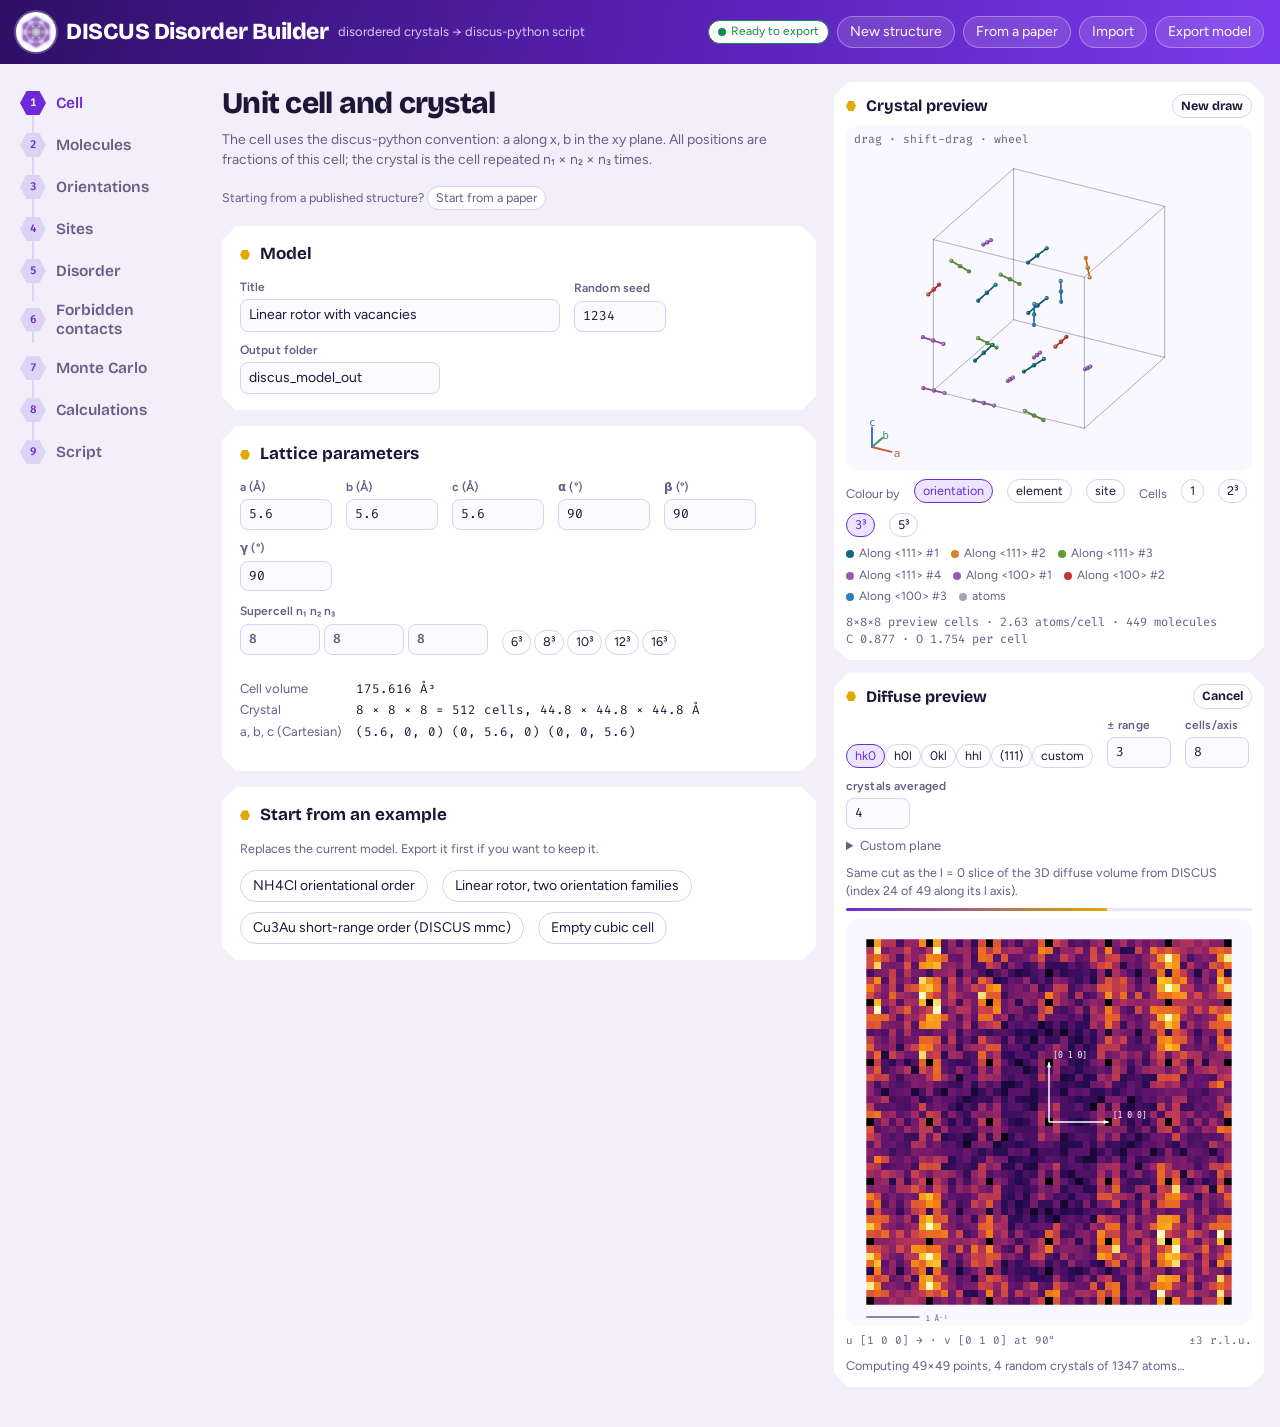
==== commit 9ef5da5c: "Download the paper prompt as a Markdown file to attach "Download prompt (.md)" saves disorder_builde" ====
--- a/index.html
+++ b/index.html
@@ -248,6 +248,10 @@
 .ptbl tr.ps-unsourced .chip, .ptbl tr.ps-assumed .chip { color: var(--warn); border-color: currentColor; }
 .ptbl tr.ps-unsourced td:first-child, .ptbl tr.ps-assumed td:first-child { box-shadow: inset 3px 0 0 var(--warn); }
 .ptbl tr.ps-default .chip, .ptbl tr.ps-derived .chip { color: var(--muted); }
+.pways { display: grid; grid-template-columns: repeat(auto-fit, minmax(240px, 1fr)); gap: 10px; margin: 6px 0; }
+.pway { border: 1px solid var(--line); border-radius: 8px; padding: 10px 12px; }
+.pway h4 { margin: 0 0 4px; font-size: 13.5px; }
+.pway ol.psteps { margin-bottom: 8px; }
 
 </style>
 </head>
@@ -2339,6 +2343,17 @@
 `;
 }
 
+// the same prompt as a Markdown file, for attaching to the chat instead of pasting it
+function promptMarkdown(notes) {
+  return `# Instructions: turn a crystal-structure paper into a disorder-model JSON
+
+This file was attached to a chat together with a scientific paper (and possibly its supplementary information or CIF files). Follow the instructions below for that paper.
+
+---
+
+` + buildPrompt(notes);
+}
+
 // ---------------------------------------------------------------------------------- reading the reply
 function extractJson(text) {
   const t = String(text || "").replace(/[“”]/g, '"').replace(/ /g, " ");
@@ -2686,7 +2701,7 @@
     "\n\nPlease check these against the paper and send the corrected, complete JSON again in one ```json code block.";
 }
 
-const api = { SCHEMA, VERSION, POINT_GROUPS, pointGroupOps, buildPrompt, extractJson, fromPaper, fixMessage, eulerZYZ, arc };
+const api = { SCHEMA, VERSION, POINT_GROUPS, pointGroupOps, buildPrompt, promptMarkdown, extractJson, fromPaper, fixMessage, eulerZYZ, arc };
 if (isNode) module.exports = api; else root.DB_PAPER = api;
 })(typeof window !== "undefined" ? window : globalThis);
 
@@ -2869,7 +2884,7 @@
 let previewSeed = 0, placing = false, placeEl = "C", atomSel = -1, colorMode = "orientation", cellsShown = 3;
 let lastReal = null;
 // "From a paper": the user's notes, the pasted reply and its reading (kept separately from the model)
-const PSTORE = STORE + "-paper";
+const PSTORE = STORE + "-paper", PROMPT_FILE = "disorder_builder_prompt.md";
 let PP = { notes: "", reply: "", result: null };
 try { const raw = localStorage.getItem(PSTORE); if (raw) { const o = JSON.parse(raw); PP.notes = o.notes || ""; PP.reply = o.reply || ""; } } catch (e) { /* storage unavailable */ }
 function savePaper() { try { localStorage.setItem(PSTORE, JSON.stringify({ notes: PP.notes, reply: PP.reply })); } catch (e) { /* storage unavailable */ } }
@@ -3212,11 +3227,20 @@
   <div class="block">${step(1, "Add your notes (optional)")}
     <p class="hint">Anything that helps read the paper correctly: which phase, temperature or pressure to use, which table holds the final refinement, what the disorder is, what you will compare with (X-ray or neutron), or where the paper is wrong or unclear. The notes go into the prompt and are kept with the model.</p>
     <textarea id="paper-notes" rows="5" placeholder="e.g. Use the 500 K, 4.7 GPa structure (Table S2), not the room-temperature one. The sample is D2O. The paper describes three orientation types of the water molecule in Fig. 3; their populations are in Extended Data Fig. 7b.">${esc(PP.notes)}</textarea></div>
-  <div class="block">${step(2, "Copy the prompt and give it to a chatbot with the paper")}
-    <ol class="psteps"><li>Open Claude, ChatGPT or a similar assistant that can read PDF files, in a new chat.</li>
-      <li>Attach the paper's PDF, and its supplementary information and CIF files if you have them.</li>
-      <li>Paste the prompt and send it. The answer ends with a block of JSON.</li></ol>
-    <div class="fields"><button type="button" class="btn primary" data-a="paper-copy">Copy the prompt</button><button type="button" class="btn" data-a="paper-dl">Download it as a text file</button></div>
+  <div class="block">${step(2, "Give the prompt to a chatbot together with the paper")}
+    <p class="hint">Open Claude, ChatGPT or a similar assistant that can read PDF files, in a new chat. Then use either way:</p>
+    <div class="pways">
+      <div class="pway"><h4>A · Copy and paste</h4>
+        <ol class="psteps"><li>Click <strong>Copy the prompt</strong>.</li>
+          <li>Attach the paper's PDF, and its supplementary information and CIF files if you have them.</li>
+          <li>Paste the prompt into the message box and send it.</li></ol>
+        <button type="button" class="btn primary" data-a="paper-copy">Copy the prompt</button></div>
+      <div class="pway"><h4>B · Attach the prompt as a file</h4>
+        <ol class="psteps"><li>Click <strong>Download prompt (.md)</strong> and save the file.</li>
+          <li>Attach the saved <code>${esc(PROMPT_FILE)}</code> together with the paper's PDF (and SI or CIF files).</li>
+          <li>Type a short message such as <em>“Follow the instructions in ${esc(PROMPT_FILE)} for the attached paper.”</em> and send it.</li></ol>
+        <button type="button" class="btn" data-a="paper-dl">Download prompt (.md)</button></div></div>
+    <p class="hint">Either way the answer ends with a block of JSON. The file holds your notes from step 1 as they were when you downloaded it: download it again after changing the notes. You can keep the file and reuse it for other papers if the notes still fit.</p>
     <details><summary>Show the prompt</summary><pre class="code" id="paper-prompt">${esc(PAPER.buildPrompt(PP.notes))}</pre></details></div>
   <div class="block">${step(3, "Paste the chatbot's whole answer")}
     <textarea id="paper-reply" rows="8" placeholder="Paste the complete answer here, including the JSON block.">${esc(PP.reply)}</textarea>
@@ -3731,7 +3755,7 @@
   "import": () => $("#file-in").click(),
   "paper-open": () => { section = "paper"; placing = false; renderRail(); renderSection(); window.scrollTo(0, 0); },
   "paper-copy": () => copyText(PAPER.buildPrompt(PP.notes), "Prompt copied", "#paper-prompt"),
-  "paper-dl": () => download("disorder_builder_prompt.txt", PAPER.buildPrompt(PP.notes), "text/plain"),
+  "paper-dl": () => download(PROMPT_FILE, PAPER.promptMarkdown(PP.notes), "text/markdown"),
   "paper-read": () => {
     PP.reply = ($("#paper-reply") || {}).value || PP.reply; savePaper();
     const ex = PAPER.extractJson(PP.reply);
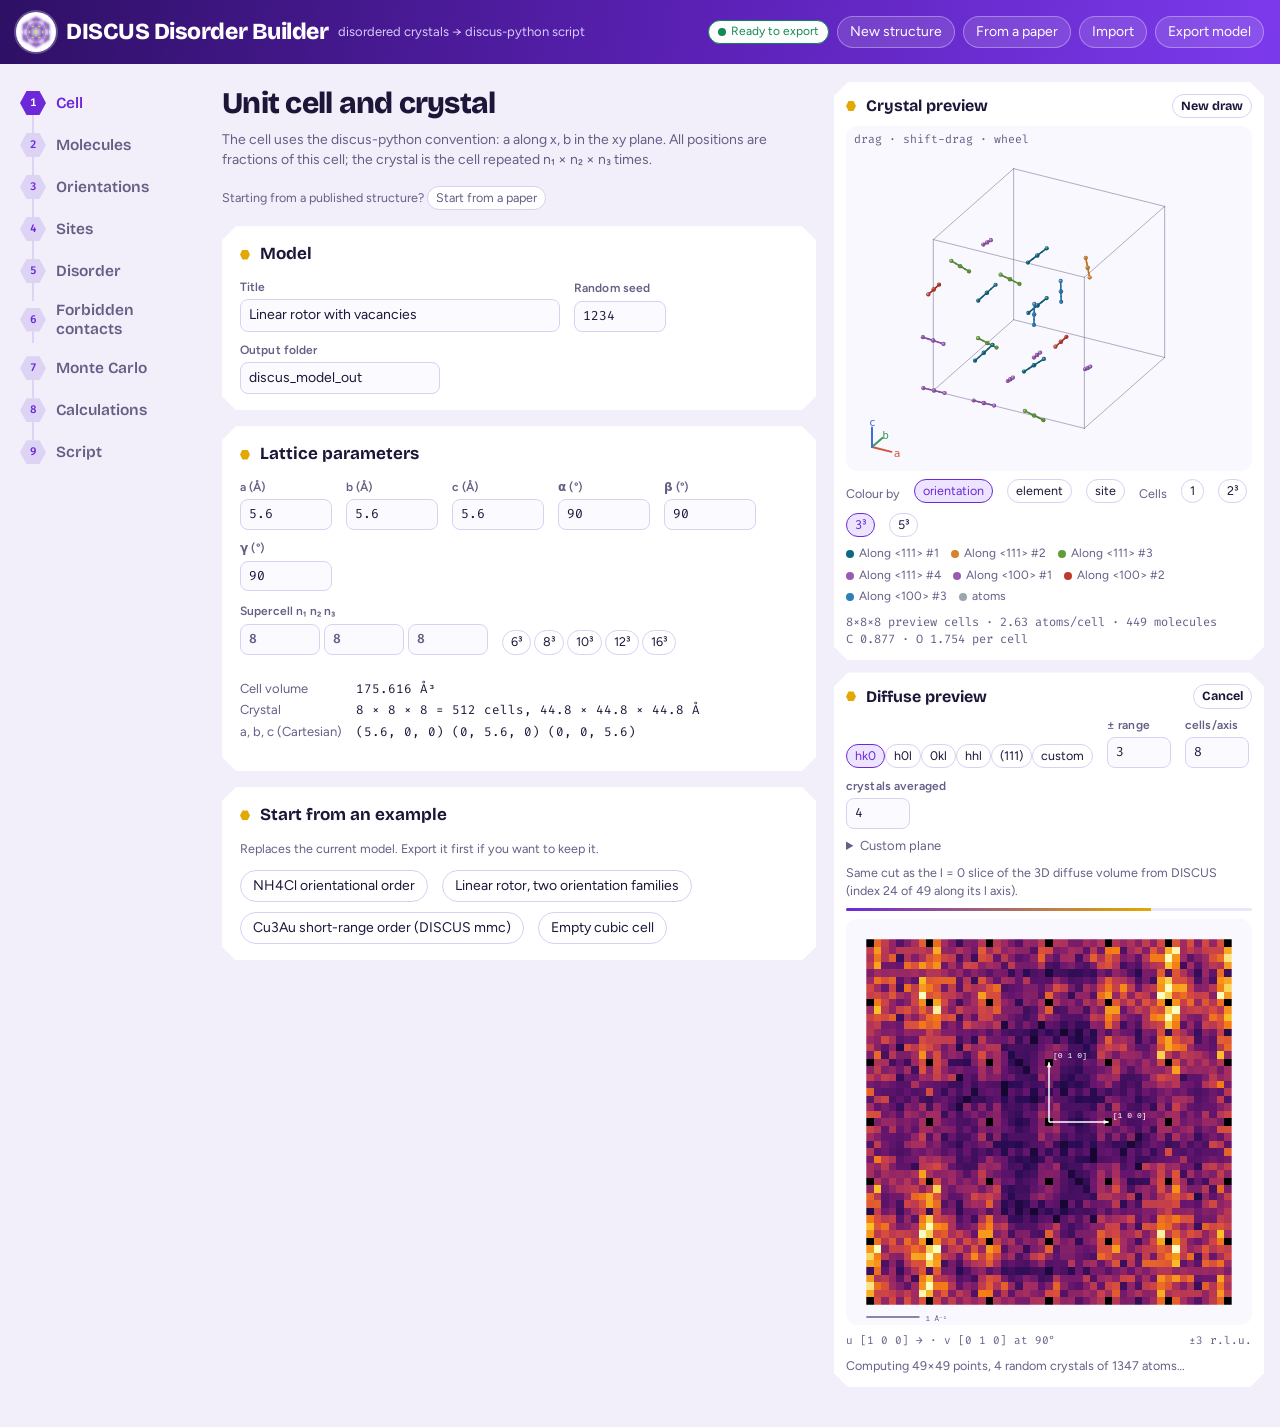
==== commit 01c65c7f: "From a paper: note which chatbots it has been tested with" ====
--- a/index.html
+++ b/index.html
@@ -3224,6 +3224,7 @@
         <span class="hint">Loading replaces the model now on this page.</span></div>` : ""}</div>`;
   }
   return head("Start from a paper", "A chatbot such as Claude or ChatGPT reads the paper and writes down what it reports; this page then builds the model and shows you every value with its source, so you can check it before you use it.") + `
+  <div class="msg warn">This has only been tested to work properly with Claude Opus 5.5 and GPT-6.1 Sol. Other chatbots may give replies the page cannot read, or misread the paper.</div>
   <div class="block">${step(1, "Add your notes (optional)")}
     <p class="hint">Anything that helps read the paper correctly: which phase, temperature or pressure to use, which table holds the final refinement, what the disorder is, what you will compare with (X-ray or neutron), or where the paper is wrong or unclear. The notes go into the prompt and are kept with the model.</p>
     <textarea id="paper-notes" rows="5" placeholder="e.g. Use the 500 K, 4.7 GPa structure (Table S2), not the room-temperature one. The sample is D2O. The paper describes three orientation types of the water molecule in Fig. 3; their populations are in Extended Data Fig. 7b.">${esc(PP.notes)}</textarea></div>
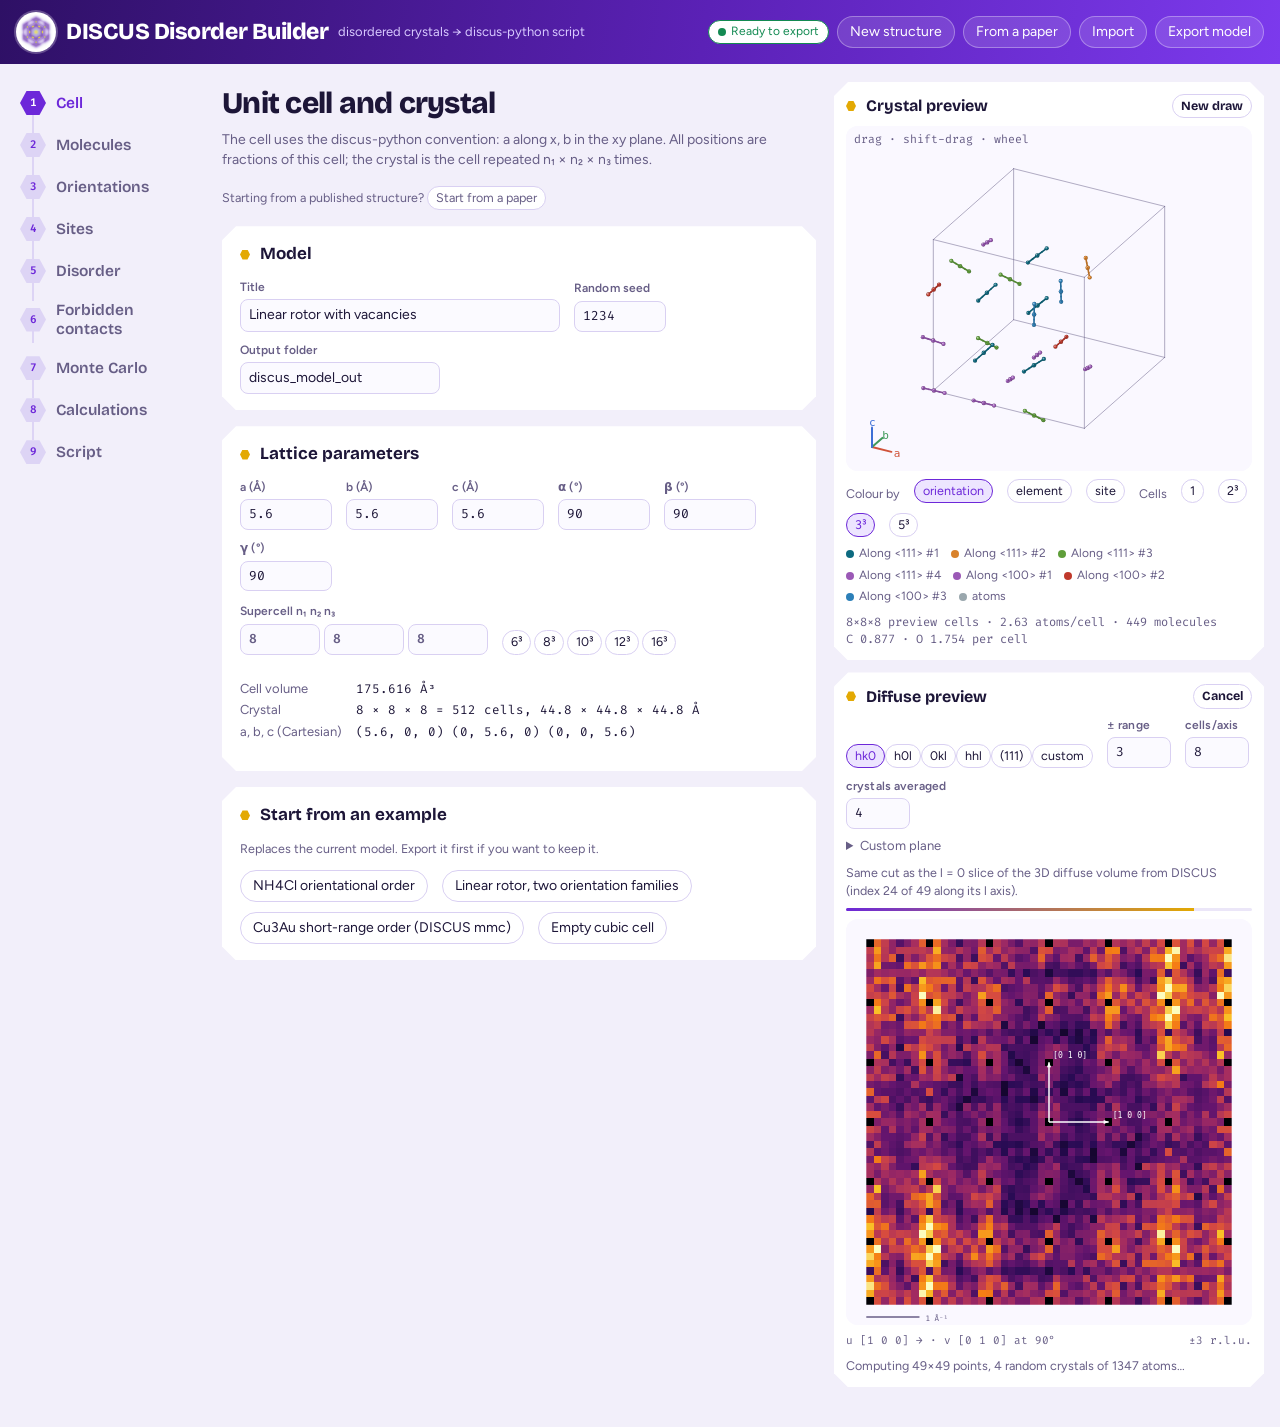
==== commit adf17614: "Script step: export even when the model has problems Validation problems (unknown element symbols, p" ====
--- a/index.html
+++ b/index.html
@@ -3448,9 +3448,11 @@
 RENDER.script = () => {
   const v = validation;
   let code = "", err = "";
-  if (!v.errs.length) { try { code = DB.generateScript(withState(), TEMPLATE); } catch (e) { err = e.message; } }
+  // export even with problems: they are listed above the buttons, and the script stops with a clear message if it cannot run
+  try { code = DB.generateScript(withState(), TEMPLATE); } catch (e) { err = `The script cannot be written: ${e.message}`; }
   const lines = code ? code.split("\n").length : 0;
   return head("Python script", "One self-contained script: it rebuilds this model with numpy and discus-python, writes the DISCUS structure and runs the calculations. The model is embedded as JSON, so you can re-import the script here later.") + `
+  ${v.errs.length && code ? `<div class="msg warn">The model has ${v.errs.length} problem${v.errs.length === 1 ? "" : "s"} (listed below). You can still export the script, but it, or DISCUS, may stop or give wrong results until they are fixed.</div>` : ""}
   ${msgs(v.errs, "err")}${msgs(v.warns, "warn")}${err ? msgs([err], "err") : ""}
   <div class="block"><h3>Export <span class="grow"></span></h3>
     <div class="fields"><button type="button" class="btn primary" data-a="dl-script" ${code ? "" : "disabled"}>Download ${esc(fileBase())}.py</button>
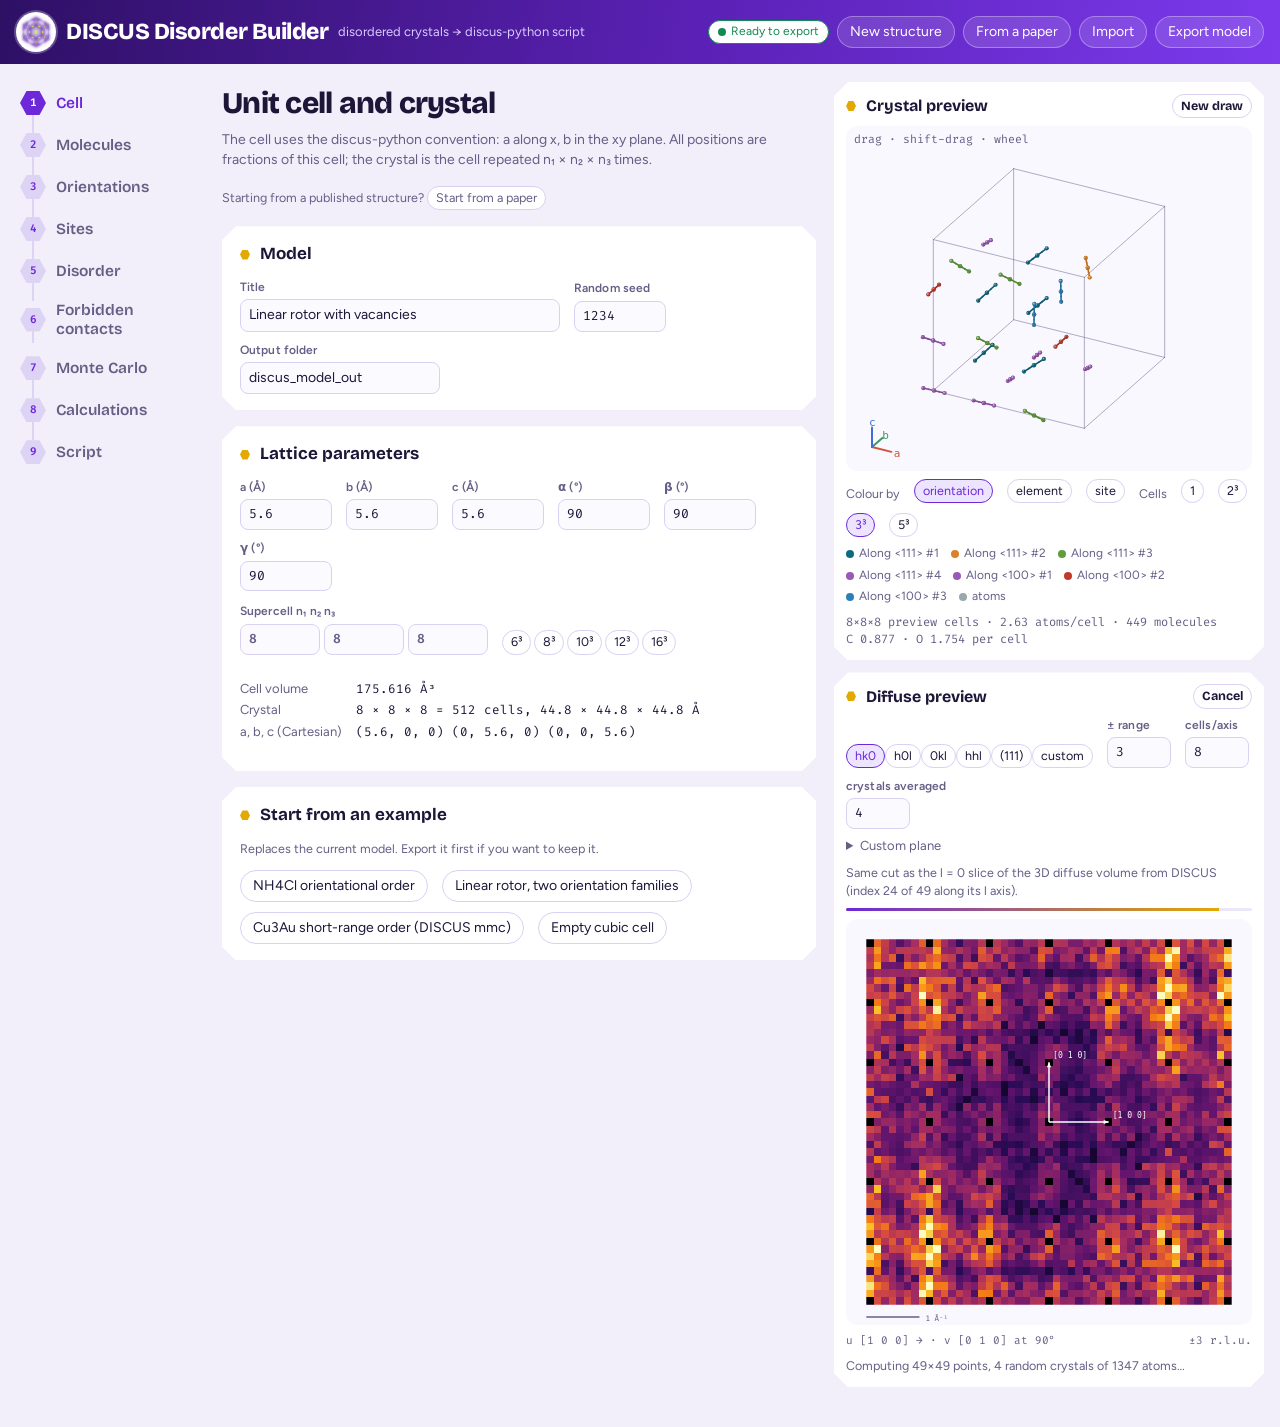
==== commit 92fe94e0: "Deuterium, DISCUS atom names and isotopes The page now reads atom names the way DISCUS 6.23.01 does:" ====
--- a/index.html
+++ b/index.html
@@ -412,9 +412,47 @@
     return species, xyz - origin
 
 
+def _chem(sp: str) -> str | None:
+    """Element of an atom name, read the way DISCUS reads it: D (deuterium) counts as H; any other name is the
+    element its first two, or else first, letters spell (Ni62 -> Ni, C1 -> C, FE3+ -> Fe). Same as the page."""
+    from discuspdf._elements import _ELEMENTS
+    up = str(sp or "").strip().upper()
+    if up in ("D", "D1-"):
+        return "H"
+    for t in (up[:2], up[:1]):
+        s = t[:1] + t[1:].lower()
+        if s in _ELEMENTS:
+            return s
+    return None
+
+
+def _z(sp: str) -> int:
+    from discuspdf._elements import _ELEMENTS
+    e = _chem(sp)
+    if e is None:
+        raise ValueError(f"atom name {sp!r} is not an element and does not start with one")
+    return _ELEMENTS[e]
+
+
+def _mass_number(sp: str) -> int | None:
+    """Mass number written after the element (Ni62, O18, Li7); D is 2. Labels such as C1 or Fe2 are not isotopes."""
+    import re
+    up = str(sp or "").strip().upper()
+    if up in ("D", "D1-"):
+        return 2
+    m = re.fullmatch(r"[A-Za-z]{1,2}(\d{1,3})", str(sp).strip())
+    z = _z(sp) if _chem(sp) else 0
+    if not m or z <= 1:
+        return None
+    a = int(m.group(1))
+    return a if 2 * z - 1 <= a <= 3 * z + 20 else None
+
+
 def _mass(symbol: str) -> float:
-    from discuspdf._elements import atomic_number
-    z = atomic_number(symbol)
+    a = _mass_number(symbol)
+    if a:
+        return 2.014 if a == 2 and _chem(symbol) == "H" else float(a)
+    z = _z(symbol)
     return 1.008 if z == 1 else 2.0 * z + (0.5 if z > 20 else 0.0)   # rough masses for centre of mass only
 
 
@@ -495,10 +533,9 @@
     return choice
 
 
-def _element(sp: str) -> str:
-    import re
-    m = re.match(r"([A-Z][a-z]?)", sp or "")
-    return m.group(1) if m else sp
+def _rule_hits(r: str, sp: str) -> bool:
+    """A contact rule names an atom name or an element: 'Ni' covers Ni and Ni62, 'H' covers H and D."""
+    return r == "any" or str(r).upper() == str(sp).upper() or r == _chem(sp)
 
 
 def contact_model(cfg: dict, classes, A: np.ndarray, mols: dict) -> dict:
@@ -515,7 +552,7 @@
 
     def shape(c):
         if c["type"] == "atom":
-            return [_element(c["species"])], np.zeros((1, 3))
+            return [c["species"]], np.zeros((1, 3))
         if c["type"] == "molecule":
             sp, loc = mols[c["molecule"]]
             return sp, loc @ np.asarray(c["R"]).T
@@ -525,7 +562,7 @@
     R = [max([0.0] + [float(np.linalg.norm(p, axis=1).max()) for _, p in sh if len(p)]) for sh in shapes]
     dmax = math.sqrt(max(r[2] for r in rules))
     recip = np.linalg.norm(np.linalg.inv(A), axis=0)
-    match = lambda r, e1, e2: ((r[0] in ("any", e1)) and (r[1] in ("any", e2))) or ((r[0] in ("any", e2)) and (r[1] in ("any", e1)))
+    match = lambda r, e1, e2: (_rule_hits(r[0], e1) and _rule_hits(r[1], e2)) or (_rule_hits(r[0], e2) and _rule_hits(r[1], e1))
     for i, s1 in enumerate(sites):
         for j, s2 in enumerate(sites):
             cut = R[i] + R[j] + dmax
@@ -1022,15 +1059,55 @@
         return s.lower()
 
 
-def run_fourier(cfg, out: Path, stru_path: Path, n, launcher, seed8, args, log, *, aver, name, lots_ok=True):
-    from discuspdf import Diffuse3DRunner, StructureSource, prepare_fourier_run
+def scat_lines(cfg: dict, species, radiation: str, log=None) -> list[str]:
+    """DISCUS `scat` commands (fourier menu) for atom names with a scattering length of their own (isotopes):
+    `scat NAME, 0,0,0,0,0,0,0,0, b` sets the X-ray-style coefficients to zero and the constant term to b, which is
+    all DISCUS uses for neutrons (fourier_sup.f90 `form`). Only for neutron runs; X-rays see the element."""
+    if radiation != "neutron":
+        return []
+    custom = {str(k).upper(): float(v) for k, v in (cfg.get("scattering") or {}).items()}
+    names = sorted({str(s).strip().upper() for s in species} - {VOID})
+    out = [f"  scat {nm}, 0,0,0,0,0,0,0,0, {custom[nm]:.8g}" for nm in names if nm in custom]
+    if log and out:
+        log(f"  neutron scattering lengths of their own: " + ", ".join(f"{nm} {custom[nm]:g} fm" for nm in names if nm in custom))
+    return out
+
+
+def stage_fourier_run(runner, config, source, stru_path: Path, title: str, extra: list[str]):
+    """prepare_fourier_run with extra commands placed in the fourier menu, just before `show` / `run`."""
+    import tempfile
+    from discuspdf import prepare_fourier_run
+    if not extra:
+        return prepare_fourier_run(runner, config, source, stru_path, title=title)
+    text = config.render(source, title=title)
+    marker = "\n  show\n  run\nexit\n"
+    if text.count(marker) != 1:
+        raise RuntimeError("could not place the scat commands in the generated Fourier macro")
+    text = text.replace(marker, "\n" + "\n".join(extra) + marker)
+    raw = stru_path.read_bytes()
+    with tempfile.TemporaryDirectory() as tmp:
+        macro = Path(tmp) / "run.mac"
+        macro.write_bytes(text.encode("ascii"))
+        staged = Path(tmp) / source.file
+        staged.write_bytes(raw.replace(b"\r\n", b"\n"))
+        cfgp = Path(tmp) / "fourier_config.json"
+        cfgp.write_text(json.dumps({**config.to_dict(), "structure": {
+            "kind": source.kind, "file": source.file, "crystal_cells": source.crystal_cells,
+            "staged_with_lf": raw != staged.read_bytes()}, "scat_commands": extra}, indent=1) + "\n", encoding="utf-8")
+        return runner.prepare(macro, assets=(staged, cfgp))
+
+
+def run_fourier(cfg, out: Path, stru_path: Path, n, launcher, seed8, args, log, *, aver, name, lots_ok=True,
+                species=()):
+    from discuspdf import Diffuse3DRunner, StructureSource
     calc3 = cfg["calc"]["fourier"]
     outfile = f"{name}.h5"
     fc = fourier_config(cfg, calc3, aver, outfile, seed8, lots_ok)
     runner = Diffuse3DRunner(out / "runs_3d", launcher=launcher, output_filename=outfile,
                              timeout_seconds=int(cfg["calc"].get("timeout_s", 86400)))
     src = StructureSource.stru(stru_path.name, crystal_cells=tuple(n))
-    run = prepare_fourier_run(runner, fc, src, stru_path, title=f"{cfg.get('title', 'model')} {name}")
+    extra = scat_lines(cfg, species, calc3.get("radiation") or "xray", log)
+    run = stage_fourier_run(runner, fc, src, stru_path, f"{cfg.get('title', 'model')} {name}", extra)
     log(f"  staged {name}: grid {fc.grid.shape}, set aver {aver:g} → {run.directory}")
     if args.dry_run:
         return None
@@ -1053,7 +1130,7 @@
     log(f"  wrote {png.name}")
 
 
-def run_powder_pdf(cfg, out: Path, stru_path: Path, launcher, args, log):
+def run_powder_pdf(cfg, out: Path, stru_path: Path, launcher, args, log, species=()):
     """1D PDF from the disordered supercell. Uses discuspdf's verified powder→PDF macro
     (render_pdf_macro) with `read stru <supercell>` instead of `read cell <unit cell>`."""
     import shutil
@@ -1070,6 +1147,11 @@
     macro = render_pdf_macro(pc).replace("cell model.cll,1,1,1", f"stru {stru_path.name}")
     if f"stru {stru_path.name}" not in macro:
         raise RuntimeError("could not adapt the PDF macro to read the supercell")
+    extra = scat_lines(cfg, species, p.get("radiation", "xray"), log)
+    if extra:   # custom scattering lengths are set in the fourier menu and kept for the powder run
+        if macro.count("\npowder\n") != 1:
+            raise RuntimeError("could not place the scat commands in the PDF macro")
+        macro = macro.replace("\npowder\n", "\nfourier\n" + "\n".join(extra) + "\nexit\npowder\n")
     d = out / "runs_pdf" / datetime.now(timezone.utc).strftime("%Y%m%dT%H%M%SZ")
     d.mkdir(parents=True, exist_ok=True)
     shutil.copy2(stru_path, d / stru_path.name)
@@ -1095,7 +1177,6 @@
 def numpy_preview(cfg, structure, info, out: Path, log, plane=None):
     """Direct-sum diffuse intensity in one reciprocal plane, f = Z (no Q dependence, no DW):
     I_diff = |Σ_atoms f e^{2πi h·x}|² − |Σ_cells e^{2πi h·R} ⟨F_cell⟩|², per unit cell. Independent of DISCUS."""
-    from discuspdf._elements import atomic_number
     import matplotlib
     matplotlib.use("Agg")
     import matplotlib.pyplot as plt
@@ -1106,7 +1187,7 @@
     keep = ~info["is_void"]
     x = structure.frac[keep] * n                       # unit-cell fractions
     ci = structure.cell_index[keep]
-    f = np.array([atomic_number(s) for s in structure.species[keep]], float)
+    f = np.array([_z(s) for s in structure.species[keep]], float)
     loc = x - ci                                       # coordinates relative to the cell origin
     ncell = int(np.prod(n))
     cid = (ci[:, 2] * n[1] + ci[:, 1]) * n[0] + ci[:, 0]
@@ -1225,10 +1306,17 @@
     n = tuple(int(x) for x in structure.supercell)
     seed8 = seed8_from(rng_discus)
     f3 = calc.get("fourier", {})
+    custom_b = {str(k).upper() for k in (cfg.get("scattering") or {})}
+    if custom_b and calc.get("debye_waller") and structure.b_iso is not None:
+        names = np.char.upper(structure.species.astype(str))
+        for nm in sorted(custom_b):
+            if len(np.unique(structure.b_iso[names == nm])) > 1:
+                log(f"  WARNING: {nm} has several B values, so DISCUS makes several atom types of that name; "
+                    "`scat` sets the scattering length of the first one only. Give the atoms one B or switch Debye–Waller off.")
     if f3.get("enabled"):
         log(f"3D diffuse scattering (DISCUS fourier, {f3.get('radiation') or 'xray'}, "
             f"λ {fourier_wavelength(f3.get('wavelength'))}, Bragg subtracted) …")
-        diffuse = run_fourier(cfg, out, stru_path, n, launcher, seed8, args, log,
+        diffuse = run_fourier(cfg, out, stru_path, n, launcher, seed8, args, log, species=structure.species,
                               aver=float(f3.get("aver_percent", 100.0)), name="diffuse")
         if diffuse is not None:
             from discuspdf import SampledVolume, write_vtk
@@ -1247,6 +1335,7 @@
         if f3.get("total"):
             log("Total 3D scattering (Bragg present) and 3D-PDF (Patterson) …")
             total = run_fourier(cfg, out, stru_path, n, launcher, seed8, args, log, aver=0.0, name="total",
+                                species=structure.species,
                                 lots_ok=False)
             if total is not None:
                 from discuspdf import SampledVolume, write_vtk
@@ -1262,7 +1351,7 @@
         log("1D powder PDF (DISCUS powder, Debye sum over the supercell) …")
         if structure.n_atoms > 60000:
             log(f"  note: {structure.n_atoms} atoms; the Debye sum scales as N², this can take long")
-        res = run_powder_pdf(cfg, out, stru_path, launcher, args, log)
+        res = run_powder_pdf(cfg, out, stru_path, launcher, args, log, species=structure.species)
         if res is not None:
             import matplotlib
             matplotlib.use("Agg")
@@ -1295,6 +1384,17 @@
 
 if __name__ == "__main__":
     sys.exit(main())
+</script>
+<script>
+/* Atom names DISCUS 6.23.01 knows (lib_f90/element_data_mod.f90: per_name, per_element, per_bcoh), with the
+   element whose X-ray form factor table it uses and the coherent neutron scattering length b (fm) it uses.
+   Extracted from github.com/jmsweng/DiffuseCode @ a85c9de (same tables as tproffen/DiffuseCode v.6.23.01). */
+(function (root) {
+"use strict";
+const DISCUS_NAMES = [["H","H",-3.739],["H.","H",-3.739],["H1-","H",-3.739],["D","D",6.671],["D1-","D",6.671],["HE","HE",3.26],["LI","LI",-1.9],["LI1+","LI",-1.9],["BE","BE",7.79],["BE2+","BE",7.79],["B","B",5.3],["C","C",6.646],["C.","C",6.646],["N","N",9.36],["O","O",5.803],["O1-","O",5.803],["O2-","O",5.803],["F","F",5.654],["F1-","F",5.654],["NE","NE",4.566],["NA","NA",3.63],["NA1+","NA",3.63],["MG","MG",5.375],["MG2+","MG",5.375],["AL","AL",3.449],["AL3+","AL",4.1491],["SI","SI",4.1491],["SI.","SI",4.1491],["SI4+","SI",4.1491],["P","P",5.13],["S","S",2.847],["CL","CL",9.577],["CL1-","CL",9.577],["AR","AR",1.909],["K","K",3.67],["K1+","K",3.67],["CA","CA",4.7],["CA2+","CA",4.7],["SC","SC",12.29],["SC3+","SC",12.29],["TI","TI",-3.438],["TI2+","TI",-3.438],["TI3+","TI",-3.438],["TI4+","TI",-3.438],["V","V",-0.3824],["V2+","V",-0.3824],["V3+","V",-0.3824],["V5+","V",-0.3824],["CR","CR",3.635],["CR2+","CR",3.635],["CR3+","CR",3.635],["MN","MN",-3.73],["MN2+","MN",-3.73],["MN3+","MN",-3.73],["MN4+","MN",-3.73],["FE","FE",9.45],["FE2+","FE",9.45],["FE3+","FE",9.45],["CO","CO",2.49],["CO2+","CO",2.49],["CO3+","CO",2.49],["NI","NI",10.3],["NI2+","NI",10.3],["NI3+","NI",10.3],["CU","CU",7.718],["CU1+","CU",7.718],["CU2+","CU",7.718],["ZN","ZN",5.68],["ZN2+","ZN",5.68],["GA","GA",7.288],["GA3+","GA",7.288],["GE","GE",8.185],["GE4+","GE",8.185],["AS","AS",6.58],["SE","SE",7.97],["BR","BR",6.795],["BR1-","BR",6.795],["KR","KR",7.81],["RB","RB",7.09],["RB1+","RB",7.09],["SR","SR",7.02],["SR2+","SR",7.02],["Y","Y",7.75],["Y3+","Y",7.75],["ZR","ZR",7.16],["ZR4+","ZR",7.16],["NB","NB",7.054],["NB3+","NB",7.054],["NB5+","NB",7.054],["MO","MO",6.715],["MO3+","MO",6.715],["MO5+","MO",6.715],["MO6+","MO",6.715],["TC","TC",6.8],["RU","RU",7.03],["RU3+","RU",7.03],["RU4+","RU",7.03],["RH","RH",5.88],["RH3+","RH",5.88],["RH4+","RH",5.88],["PD","PD",5.91],["PD2+","PD",5.91],["PD4+","PD",5.91],["AG","AG",5.922],["AG1+","AG",5.922],["AG2+","AG",5.922],["CD","CD",4.87],["CD2+","CD",4.87],["IN","IN",4.065],["IN3+","IN",4.065],["SN","SN",6.225],["SN2+","SN",6.225],["SN4+","SN",6.225],["SB","SB",5.57],["SB3+","SB",5.57],["SB5+","SB",5.57],["TE","TE",5.8],["I","I",5.28],["I1-","I",5.28],["XE","XE",4.92],["CS","CS",5.42],["CS1+","CS",5.42],["BA","BA",5.07],["BA2+","BA",5.07],["LA","LA",8.24],["LA3+","LA",8.24],["CE","CE",4.84],["CE3+","CE",4.84],["CE4+","CE",4.84],["PR","PR",4.58],["PR3+","PR",4.58],["PR4+","PR",4.58],["ND","ND",7.69],["ND3+","ND",7.69],["PM","PM",12.6],["PM3+","PM",12.6],["SM","SM",0.8],["SM3+","SM",0.8],["EU","EU",7.22],["EU2+","EU",7.22],["EU3+","EU",7.22],["GD","GD",6.5],["GD3+","GD",6.5],["TB","TB",7.38],["TB3+","TB",7.38],["DY","DY",16.9],["DY3+","DY",16.9],["HO","HO",8.01],["HO3+","HO",8.01],["ER","ER",7.79],["ER3+","ER",7.79],["TM","TM",7.07],["TM3+","TM",7.07],["YB","YB",12.43],["YB2+","YB",12.43],["YB3+","YB",12.43],["LU","LU",7.21],["LU3+","LU",7.21],["HF","HF",7.7],["HF4+","HF",7.7],["TA","TA",6.91],["TA5+","TA",6.91],["W","W",4.86],["W6+","W",4.86],["RE","RE",9.2],["OS","OS",10.7],["OS4+","OS",10.7],["IR","IR",10.6],["IR3+","IR",10.6],["IR4+","IR",10.6],["PT","PT",9.6],["PT2+","PT",9.6],["PT4+","PT",9.6],["AU","AU",7.63],["AU1+","AU",7.63],["AU3+","AU",7.63],["HG","HG",12.692],["HG1+","HG",12.692],["HG2+","HG",12.692],["TL","TL",8.776],["TL1+","TL",8.776],["TL3+","TL",8.776],["PB","PB",9.405],["PB2+","PB",9.405],["PB4+","PB",9.405],["BI","BI",8.532],["BI3+","BI",8.532],["BI5+","BI",8.532],["PO","PO",99.900002],["AT","AT",99.900002],["RN","RN",99.900002],["FR","FR",99.900002],["RA","RA",10.0],["RA2+","RA",10.0],["AC","AC",99.900002],["AC3+","AC",99.900002],["TH","TH",10.31],["TH4+","TH",10.31],["PA","PA",9.1],["U","U",8.417],["U3+","U",8.417],["U4+","U",8.417],["U6+","U",8.417],["NP","NP",0.0],["NP3+","NP",0.0],["NP4+","NP",0.0],["NP6+","NP",0.0],["PU","PU",0.0],["PU3+","PU",0.0],["PU4+","PU",0.0],["PU6+","PU",0.0],["AM","AM",0.0],["CM","CM",0.0],["BK","BK",0.0],["CF","CF",0.0]];
+if (typeof module !== "undefined" && module.exports) module.exports = DISCUS_NAMES; else root.DB_DISCUS = DISCUS_NAMES;
+})(typeof window !== "undefined" ? window : globalThis);
+
 </script>
 <script>
 /* Disorder Builder core: lattice maths, orientations, random realisation, diffuse preview and
@@ -1320,7 +1420,34 @@
   Ca: "#57b884", Si: "#d9b38c", Al: "#b9a6a6", Fe: "#d2722e", Cu: "#c8803c", Ag: "#b9c2cc", Au: "#e3b43c",
   Zn: "#7d80b0", Ni: "#4fbf6a", Co: "#e07ba0", Ti: "#9aa3ab", Zr: "#7fbfbf", Pb: "#57595f", Sn: "#7b8c99",
   B: "#e9a3a3", Ba: "#2fae8e", Sr: "#3fbf9f", Mn: "#a67fd6", Cr: "#8a9bd6", V: "#a6a6ab", La: "#5fb3d6", U: "#2f8fd6" };
-function elementOf(sp) { const m = /^([A-Z][a-z]?)/.exec(sp || ""); return m && Z[m[1]] ? m[1] : null; }
+// Atom names as DISCUS reads them: its own table of elements, ions and deuterium (D), and for any other name
+// the same guess DISCUS makes (lib_f90 guess_element): the name up to a +/- sign, then its first two letters,
+// then its first letter. So "Ni62" or "C1" are labels that scatter as Ni or C unless given their own b.
+const DISCUS = (typeof module !== "undefined" && module.exports) ? require("./discus_names.js") : (root.DB_DISCUS || []);
+const DNAME = {};
+DISCUS.forEach(([n, e, b]) => { DNAME[n] = { el: e, b }; });
+const title = s => s.charAt(0) + s.slice(1).toLowerCase();
+function discusInfo(sp) {
+  const up = String(sp || "").trim().toUpperCase();
+  if (!up) return null;
+  if (DNAME[up]) return { name: up, known: true, as: up, el: title(DNAME[up].el), b: DNAME[up].b };
+  const k = up[2] === "+" || up[2] === "-" ? 3 : up[3] === "+" || up[3] === "-" ? 4 : 0;
+  const tries = (k ? [up.slice(0, k)] : []).concat([up.slice(0, 2), up.slice(0, 1)]);
+  for (const t of tries) if (DNAME[t]) return { name: up, known: false, as: t, el: title(DNAME[t].el), b: DNAME[t].b };
+  return null;
+}
+// a name DISCUS knows outright (element, ion, D) or a plain element symbol; no guessed labels
+function isElementName(sp) { const i = discusInfo(sp); return !!(i && i.known) || !!Z[String(sp || "").trim()]; }
+// chemical element (D counts as H) — used for colours, radii, Z and contact rules
+function elementOf(sp) { const i = discusInfo(sp); if (!i) return null; const e = i.el === "D" ? "H" : i.el; return Z[e] ? e : null; }
+// mass number written after the element (Ni62, O18, Li7); D is 2. Labels such as C1 or Fe2 are not isotopes.
+function massNumber(sp) {
+  const i = discusInfo(sp); if (!i) return null;
+  if (i.el === "D") return 2;
+  const m = /^[A-Za-z]{1,2}(\d{1,3})$/.exec(String(sp).trim()), z = Z[elementOf(sp)];
+  if (!m || !z || z === 1) return null;
+  const A = +m[1]; return A >= 2 * z - 1 && A <= 3 * z + 20 ? A : null;
+}
 function zOf(sp) { const e = elementOf(sp); return e ? Z[e] : 0; }
 function colorOf(sp) {
   const e = elementOf(sp);
@@ -1477,7 +1604,7 @@
   else { xyz.forEach(p => { o = add(o, p); }); o = scale(o, 1 / Math.max(1, xyz.length)); }
   return { species: mol.atoms.map(a => a.el), xyz: xyz.map(p => sub(p, o)) };
 }
-function massOf(sp) { const z = zOf(sp); return z === 1 ? 1.008 : 2 * z + (z > 20 ? 0.5 : 0); }
+function massOf(sp) { const A = massNumber(sp); if (A) return A === 2 && elementOf(sp) === "H" ? 2.014 : A; const z = zOf(sp); return z === 1 ? 1.008 : 2 * z + (z > 20 ? 0.5 : 0); }
 function bondsOf(species, xyz, tol = 0.45) {
   const out = [];
   for (let i = 0; i < xyz.length; i++) for (let j = i + 1; j < xyz.length; j++) {
@@ -1636,7 +1763,7 @@
 const VDW = { H: 1.20, C: 1.70, N: 1.55, O: 1.52, F: 1.47, P: 1.80, S: 1.80, Cl: 1.75, Br: 1.85, I: 1.98, Se: 1.90, Si: 2.10,
   B: 1.92, As: 1.85, Te: 2.06, Xe: 2.16, Kr: 2.02, Ar: 1.88, Ne: 1.54, He: 1.40 };
 function ruleMatch(r, e1, e2) {
-  const m = (x, y) => x === "any" || x === y;
+  const m = (x, y) => x === "any" || x === y || x === elementOf(y);
   return (m(r.a, e1) && m(r.b, e2)) || (m(r.a, e2) && m(r.b, e1));
 }
 // For every pair of neighbouring site positions, a table of penalties (and contact counts) for each pair of
@@ -1648,7 +1775,7 @@
   if (!rules.length) return { entries: sites.map(() => []), pairs: [], rules };
   const otab = {};
   const shapes = classes.map(cl => cl.map(c => {
-    if (c.type === "atom") return { el: [elementOf(c.species) || c.species], p: [[0, 0, 0]] };
+    if (c.type === "atom") return { el: [c.species], p: [[0, 0, 0]] };
     if (c.type === "molecule") { const loc = moleculeLocal(c.mol); return { el: loc.species, p: loc.xyz.map(q => mv(c.R, q)) }; }
     return { el: [], p: [] };
   }));
@@ -1941,7 +2068,10 @@
   Object.values(otab).forEach(t => t.errors.forEach(e => errs.push(`Orientation group “${t.group.name}”: ${e}`)));
   state.molecules.forEach(m => {
     if (!m.atoms.length) errs.push(`Molecule “${m.name}” has no atoms.`);
-    m.atoms.forEach((a, i) => { if (!elementOf(a.el)) errs.push(`Molecule “${m.name}”, atom ${i + 1}: “${a.el}” is not an element symbol.`); });
+    m.atoms.forEach((a, i) => {
+      if (!elementOf(a.el)) errs.push(`Molecule “${m.name}”, atom ${i + 1}: “${a.el}” is not an element symbol or a name DISCUS can read.`);
+      else if (String(a.el).length > 4) errs.push(`Molecule “${m.name}”, atom ${i + 1}: atom names longer than 4 characters break DISCUS.`);
+    });
   });
   const labels = new Set();
   state.sites.forEach(s => { try { siteRotation(s, A); } catch (e) { errs.push(e.message + "."); } });
@@ -1953,7 +2083,7 @@
     if (Math.abs(tot - 1) > 1e-6) errs.push(`Site ${s.label}: probabilities add up to ${tot.toFixed(4)}, not 1.`);
     s.occupants.forEach(o => {
       if (o.type === "atom") {
-        if (!elementOf(o.species)) errs.push(`Site ${s.label}: “${o.species}” is not an element symbol.`);
+        if (!elementOf(o.species)) errs.push(`Site ${s.label}: “${o.species}” is not an element symbol or a name DISCUS can read.`);
         else if (o.species.length > 4) errs.push(`Site ${s.label}: species names longer than 4 characters break DISCUS.`);
       }
       if (o.type === "molecule") {
@@ -1972,7 +2102,7 @@
     (con.rules || []).forEach((r, i) => {
       if (!(+r.dmin > 0)) errs.push(`Forbidden contacts, rule ${i + 1}: the minimum distance must be > 0.`);
       if (!(+r.penalty > 0)) errs.push(`Forbidden contacts, rule ${i + 1}: the penalty must be > 0.`);
-      [r.a, r.b].forEach(e => { if (e !== "any" && !Z[e]) errs.push(`Forbidden contacts, rule ${i + 1}: “${e}” is not an element.`); });
+      [r.a, r.b].forEach(e => { if (e !== "any" && !elementOf(e)) errs.push(`Forbidden contacts, rule ${i + 1}: “${e}” is not an element.`); });
     });
     if (!(+(state.disorder.correlations || {}).sweeps > 0)) errs.push("Forbidden contacts need at least one Monte Carlo sweep (Disorder → sweeps).");
   }
@@ -2013,6 +2143,14 @@
     const bad = state.sites.some(s => (+s.b_iso || 0) < 0.001) || state.sites.some(s => s.occupants.some(o => o.b != null && o.b !== "" && +o.b < 0.001));
     if (bad) errs.push("Debye–Waller on: every B must be ≥ 0.001 Å² (DISCUS replaces smaller values by 1).");
   }
+  // atom types and neutron scattering lengths
+  const scat = scatteringTable(state);
+  scat.rows.forEach(r => {
+    if (r.custom != null && !isFinite(r.custom)) errs.push(`Scattering length of ${r.label}: give a number in fm.`);
+    if (scat.neutron && r.isotope && r.custom == null)
+      warns.push(`${r.label} looks like an isotope but has no scattering length of its own: DISCUS will use natural ${r.el} (b = ${r.b} fm) for neutrons. Set its b under Calculations → Atom types.`);
+  });
+  scat.clashes.forEach(c => errs.push(`${c.join(" and ")} are the same atom name for DISCUS (it ignores upper/lower case); rename one of them.`));
   return { errs, warns };
 }
 
@@ -2027,6 +2165,27 @@
   if (!/^[+]?(\d+\.?\d*|\.\d+)([eE][+-]?\d+)?$/.test(s)) return null;
   const x = +s;
   return Number.isFinite(x) && x > 0 ? x : null;
+}
+
+// ---------------------------------------------------------------------------------- atom types / scattering
+// Every atom name used in the model, how DISCUS will read it, its neutron b (DISCUS table) and a custom b
+// (state.scattering[NAME].b, fm) that the script passes to DISCUS with "scat NAME, 0,0,0,0,0,0,0,0, b".
+function scatteringTable(state) {
+  const names = [];
+  (state.sites || []).forEach(s => (s.occupants || []).forEach(o => { if (o.type === "atom" && o.species) names.push(String(o.species)); }));
+  (state.molecules || []).forEach(m => (m.atoms || []).forEach(a => { if (a.el) names.push(String(a.el)); }));
+  const byUp = {}, clashes = [];
+  names.forEach(n => { const u = n.trim().toUpperCase(); (byUp[u] = byUp[u] || new Set()).add(n.trim()); });
+  const custom = state.scattering || {};
+  const rows = Object.keys(byUp).sort().map(u => {
+    const labels = [...byUp[u]]; if (labels.length > 1) clashes.push(labels);
+    const info = discusInfo(u), c = custom[u] && custom[u].b !== "" && custom[u].b != null ? +custom[u].b : null;
+    return { name: u, label: labels[0], info, el: info ? info.el : null, b: info ? info.b : null, custom: c,
+      isotope: !!(info && !info.known && massNumber(labels[0])), mass: massNumber(labels[0]) };
+  });
+  const f = (state.calc || {}).fourier || {}, p = (state.calc || {}).pdf || {};
+  const neutron = (f.enabled && f.radiation === "neutron") || (p.enabled && p.radiation === "neutron");
+  return { rows, clashes, neutron };
 }
 
 // ---------------------------------------------------------------------------------- export
@@ -2049,6 +2208,9 @@
     output_dir: state.output_dir || "discus_model_out",
     cell: Object.fromEntries(["a", "b", "c", "alpha", "beta", "gamma"].map(k => [k, +state.cell[k]])),
     supercell: state.supercell.map(Number), molecules, orientations,
+    // custom coherent neutron scattering lengths (fm) by DISCUS atom name (upper case)
+    scattering: Object.fromEntries(Object.entries(state.scattering || {})
+      .filter(([, v]) => v && v.b !== "" && v.b != null && isFinite(+v.b)).map(([k, v]) => [k.toUpperCase(), +v.b])),
     sites: state.sites.map(s => ({
       label: s.label, frac: s.frac.map(Number), b_iso: +s.b_iso || 1, draw: s.draw, ...(s.sym ? { sym: s.sym } : {}),
       occupants: s.occupants.map(o => o.type === "atom" ? { type: "atom", species: o.species, p: +o.p, b: num(o.b), sigma: num(o.sigma) }
@@ -2077,7 +2239,7 @@
   return template.replace('CONFIG_JSON = r"""__CONFIG__"""', () => 'CONFIG_JSON = r"""\n' + json + '\n"""');
 }
 
-const api = { SYMBOLS, Z, elementOf, zOf, colorOf, covOf, I3, mul, tr, mv, det, inv, add, sub, scale, norm, latticeMatrix,
+const api = { SYMBOLS, Z, DISCUS, discusInfo, isElementName, massNumber, scatteringTable, elementOf, zOf, colorOf, covOf, I3, mul, tr, mv, det, inv, add, sub, scale, norm, latticeMatrix,
   frac2cart, axisAngle, eulerMatrix, parseOp, closure, moleculeLocal, bondsOf, samePlacement, expandGroup, rng32,
   orientationTable, siteClasses, siteRotation, realize, parseAffine, freeParams, wyckoffOrbit, wyckoffOrbitOps, crystalSystem, fitCell, cellFits, planeGeometry, zonePlane, contactModel, PENALTY, VDW, diffusePlaneRows, validate, buildConfig, generateScript, isOrthogonal, WAVELENGTH_SYMBOLS, wavelengthValue };
 if (typeof module !== "undefined" && module.exports) module.exports = api; else root.DB = api;
@@ -2095,7 +2257,7 @@
   return {
     title: "", seed: 1234, output_dir: "discus_model_out",
     cell: { a: 4, b: 4, c: 4, alpha: 90, beta: 90, gamma: 90 }, supercell: [10, 10, 10],
-    molecules: [], orientations: [], sites: [],
+    molecules: [], orientations: [], sites: [], scattering: {},
     disorder: { atomic_displacements: {}, molecule_rigid: { translation_sigma: 0, libration_sigma_deg: 0 }, clash_threshold: 0.8,
       correlations: { enabled: false, sweeps: 50, kT: 1, match: "orientation", interactions: [] },
       contacts: { enabled: false, change: "orientation", anneal: true, rules: [] } },
@@ -2475,9 +2637,9 @@
     const atoms = [];
     (m.atoms || []).forEach((a, j) => {
       const el = str(a.element || a.el);
-      if (!DB.elementOf(el)) fail(`Molecule “${name}”, atom ${j + 1}: “${el}” is not an element symbol.`);
+      if (!DB.isElementName(el)) fail(`Molecule “${name}”, atom ${j + 1}: “${el}” is not an element symbol.`);
       const xyz = vector(a.xyz, `${name} atom ${j + 1} xyz`, { record: false });
-      if (xyz) atoms.push({ el: DB.elementOf(el) || el, xyz: xyz.map(q => +q.toFixed(6)) });
+      if (xyz) atoms.push({ el, xyz: xyz.map(q => +q.toFixed(6)) });
     });
     if (!atoms.length) fail(`Molecule “${name}” has no atoms.`);
     let anchor = "centroid";
@@ -2577,7 +2739,7 @@
       if (p == null) return;
       if (type === "atom") {
         const el = str(o.element || o.species);
-        if (!DB.elementOf(el)) { fail(`${what}: “${el}” is not an element symbol.`); return; }
+        if (!DB.isElementName(el)) { fail(`${what}: “${el}” is not an element symbol.`); return; }
         let b = "";
         if (o.b_iso != null) b = number(o.b_iso, `${label0}: B of ${el} (Å²)`, { min: 0 });
         else if (o.u_iso != null) { const u = number(o.u_iso, `${label0}: U of ${el} (Å²)`, { min: 0 }); if (u != null) { b = +(8 * Math.PI * Math.PI * u).toFixed(4); rec(`${label0}: B of ${el} (Å²) = 8π²U`, b, "from U", "derived"); } }
@@ -2623,7 +2785,7 @@
   // displacements
   const d = x.displacements || {};
   Object.entries(d.atom_sigma_A || {}).forEach(([el, v]) => {
-    if (!DB.elementOf(el)) { fail(`Displacements: “${el}” is not an element symbol.`); return; }
+    if (!DB.isElementName(el)) { fail(`Displacements: “${el}” is not an element symbol.`); return; }
     const q = number(v, `σ ${el} (Å)`, { min: 0 }); if (q != null) s.disorder.atomic_displacements[el] = q;
   });
   if (d.molecule_translation_sigma_A != null) { const q = number(d.molecule_translation_sigma_A, "Molecule translation σ (Å)", { min: 0 }); if (q != null) s.disorder.molecule_rigid.translation_sigma = q; }
@@ -2657,7 +2819,7 @@
   // forbidden contacts
   (x.forbidden_contacts || []).forEach((r, k) => {
     const ea = str(r.element_a) || "any", eb = str(r.element_b) || "any";
-    if ((ea !== "any" && !DB.elementOf(ea)) || (eb !== "any" && !DB.elementOf(eb))) { fail(`Forbidden contact ${k + 1}: elements must be element symbols or "any".`); return; }
+    if ((ea !== "any" && !DB.isElementName(ea)) || (eb !== "any" && !DB.isElementName(eb))) { fail(`Forbidden contact ${k + 1}: elements must be element symbols or "any".`); return; }
     const dmin = number(r.min_distance_A, `Forbidden contact ${ea}–${eb} (Å)`, { positive: true });
     if (dmin == null) return;
     s.disorder.contacts.enabled = true;
@@ -3441,8 +3603,29 @@
       ${field("Qmax (Å⁻¹)", num("calc.pdf.qmax", 'class="w-s"'))}${field("ΔQ", num("calc.pdf.dq", 'class="w-s"'))}${field("Gaussian width (set delta)", num("calc.pdf.qsig", 'class="w-s"'))}
       ${field("λ (Å, empty = default)", txt("calc.pdf.wavelength", 'class="w-s"'))}</div>
     <div class="fields">${field("rmax (Å)", num("calc.pdf.rmax", 'class="w-s"'))}${field("Δr (Å)", num("calc.pdf.dr", 'class="w-s"'))}</div>
-    <p class="hint">Computed by DISCUS's powder Debye sum over the disordered supercell (N² pairs), so long-range peaks are damped by the finite crystal size. DISCUS 6.23.01 caps Q at ≈ 12.3/λ.</p></div>`;
+    <p class="hint">Computed by DISCUS's powder Debye sum over the disordered supercell (N² pairs), so long-range peaks are damped by the finite crystal size. DISCUS 6.23.01 caps Q at ≈ 12.3/λ.</p></div>
+  ${atomTypesBlock()}`;
 };
+
+// ---- atom types and scattering lengths (Calculations step)
+function atomTypesBlock() {
+  const t = DB.scatteringTable(S);
+  const rows = t.rows.map(r => {
+    const i = r.info, how = !i ? '<span class="sum bad">not readable</span>'
+      : i.known ? (i.name === "D" || i.name === "D1-" ? "deuterium (DISCUS table)" : i.name === i.el.toUpperCase() ? "element" : "ion / special form factor")
+      : `label, read as ${esc(title2(i.as))}`;
+    const xr = !i ? "—" : i.el === "D" ? "as H" : `as ${esc(title2(i.as))}`;
+    const iso = r.isotope ? `<span class="tag" title="mass number ${r.mass}">isotope?</span>` : "";
+    return `<tr><td class="num">${esc(r.label)}</td><td>${how} ${iso}</td><td class="num">${xr}</td><td class="num">${i ? fmt(r.b, 4) : "—"}</td>
+      <td><input type="number" step="any" class="w-po" data-scat="${esc(r.name)}" value="${r.custom == null ? "" : esc(r.custom)}" placeholder="${i ? fmt(r.b, 4) : ""}"
+        title="Coherent neutron scattering length of ${esc(r.label)} in fm. Empty: DISCUS's value for ${i ? esc(i.as) : "this name"}."></td></tr>`;
+  }).join("");
+  return `<div class="block"><h3>Atom types and isotopes</h3>
+    <p class="hint">How DISCUS reads each atom name in the model. Besides elements it knows ions (e.g. <code>Fe3+</code>, <code>O2-</code>) and deuterium <code>D</code>. Any other name is read as the element it starts with, so <code>Ni62</code> or <code>C1</code> scatter as Ni and C. For an isotope, name its atoms after the element (at most 4 characters, e.g. <code>Ni62</code>, <code>Li7</code>, <code>O18</code>) and give its neutron scattering length here; the script passes it to DISCUS with <code>scat</code>. X-rays see the element, whatever the isotope.</p>
+    ${rows ? `<div class="tbl-wrap"><table class="tbl"><thead><tr><th>Atom name</th><th>DISCUS reads it as</th><th>X-ray form factor</th><th>Neutron b, DISCUS (fm)</th><th>Neutron b, your value (fm)</th></tr></thead><tbody>${rows}</tbody></table></div>` : '<p class="hint">No atoms in the model yet.</p>'}
+    <p class="hint">Scattering lengths of isotopes: NIST table at <a href="https://www.ncnr.nist.gov/resources/n-lengths/" target="_blank" rel="noopener">ncnr.nist.gov/resources/n-lengths</a> (coherent b, real part, in fm). ${t.neutron ? "" : "Your values are used only in neutron calculations, and none is switched on."}</p></div>`;
+}
+const title2 = s => s.charAt(0) + s.slice(1).toLowerCase();
 
 // ---- 8 script
 RENDER.script = () => {
@@ -3822,6 +4005,11 @@
     save(); renderBenchControls(); markDiffuseStale(); return;
   }
   if (el.id === "pv-range" || el.id === "pv-n" || el.id === "pv-d") { S.calc.preview.range = +$("#pv-range").value || 4; S.calc.preview.n = +$("#pv-n").value || 8; S.calc.preview.draws = +$("#pv-d").value || 4; save(); renderBenchControls(); markDiffuseStale(); return; }
+  if (el.dataset.scat) {
+    const k = el.dataset.scat; S.scattering = S.scattering || {};
+    if (el.value === "") delete S.scattering[k]; else S.scattering[k] = { b: +el.value };
+    commit(); return;
+  }
   const path = el.dataset.b; if (!path) return;
   let v = el.value;
   const t = el.dataset.t;
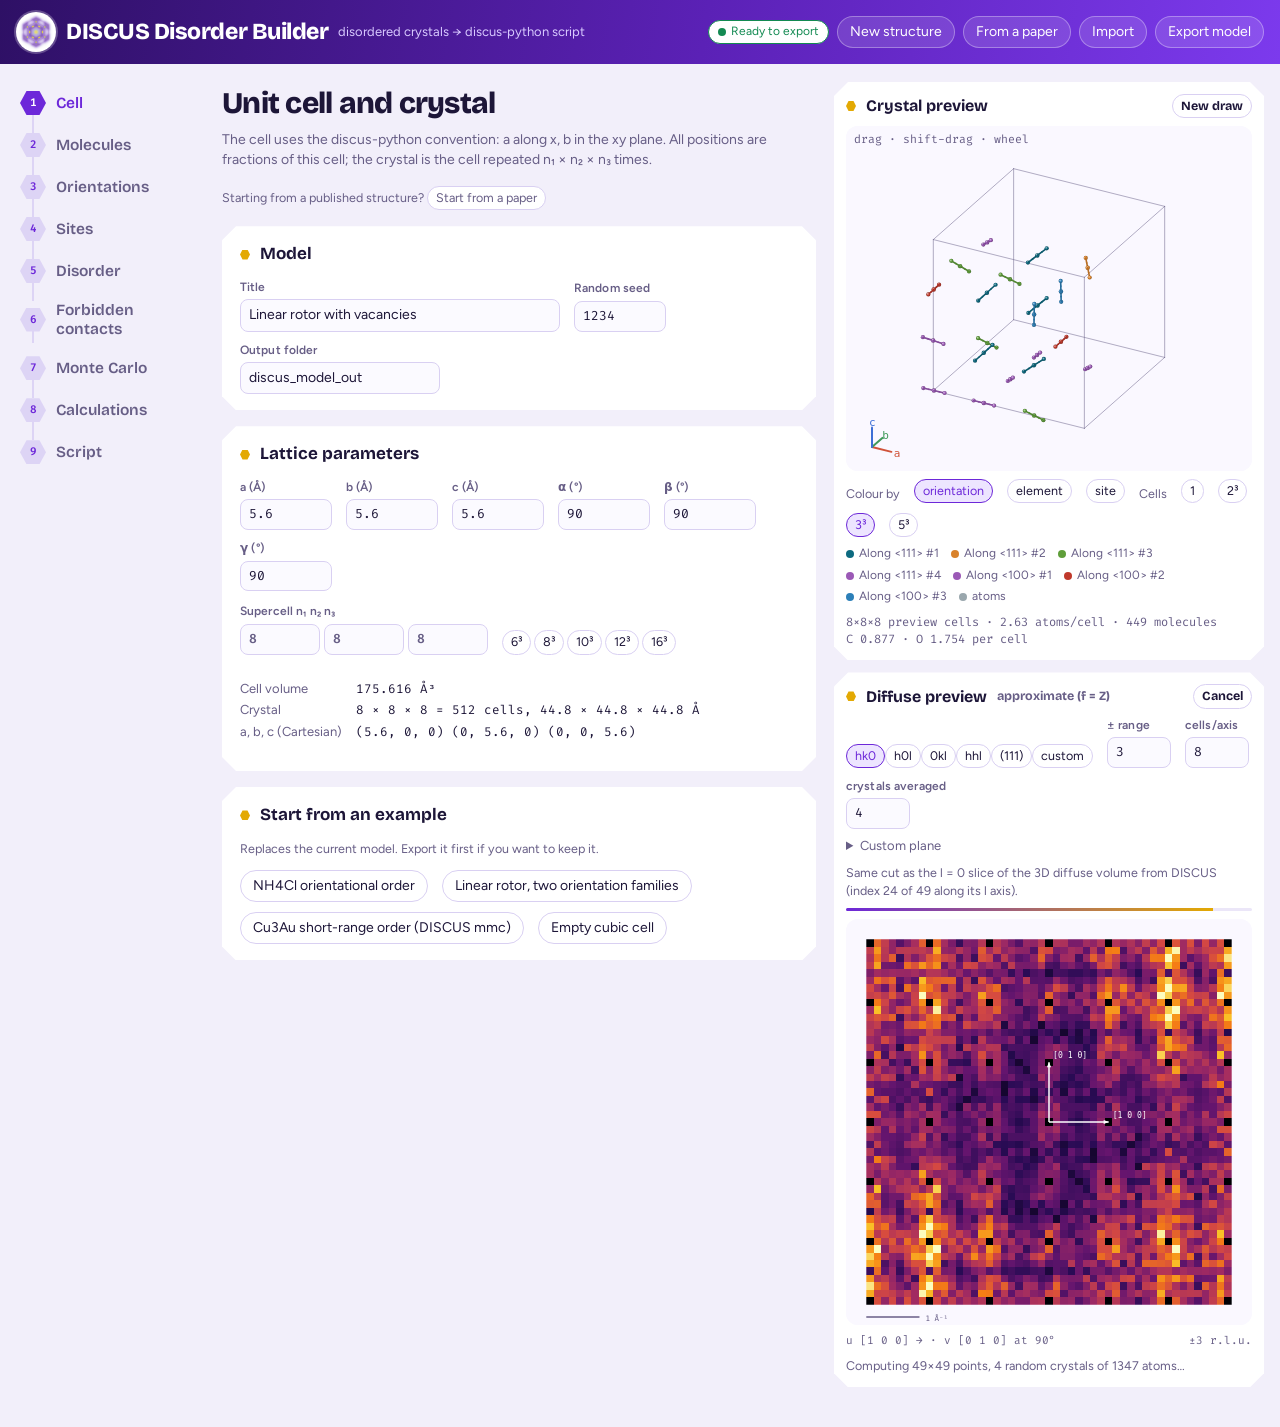
==== commit f563782e: "Use discus-python as the back end: tiny exported script, output formats The exported script is now t" ====
--- a/index.html
+++ b/index.html
@@ -286,7 +286,7 @@
       <div class="stats" id="xstats"></div>
     </section>
     <section class="block">
-      <h3>Diffuse preview <span class="grow"></span><button type="button" class="btn small primary" id="dbtn" data-a="diffuse">Compute</button></h3>
+      <h3>Diffuse preview <span class="hint" title="f = Z, no Debye–Waller, averaged over random crystals: a shape check, not the DISCUS result">approximate (f = Z)</span> <span class="grow"></span><button type="button" class="btn small primary" id="dbtn" data-a="diffuse">Compute</button></h3>
       <div class="fields"><span id="planes"></span>
         <label class="f"><span>± range</span><input type="number" id="pv-range" step="0.5" min="0.5" class="w-s"></label>
         <label class="f"><span>cells/axis</span><input type="number" id="pv-n" step="1" min="2" max="16" class="w-s"></label>
@@ -312,1086 +312,52 @@
 </div>
 <div class="toast" id="toast" hidden></div>
 <script type="text/plain" id="engine-template">#!/usr/bin/env python3
-"""Disordered-structure model generated by the discus-python Structure Builder.
-
-What this script does
-  1. Builds a disordered supercell from the model below (site occupancies, molecules in
-     preferred orientations, correlated occupancies, rigid-body and atomic displacements).
-  2. Optionally runs DISCUS Monte Carlo (mmc) on atom-only models.
-  3. Writes the supercell as a DISCUS .stru (plus .xyz and a summary).
-  4. Runs DISCUS 6.23.01 to compute
-       - 3D diffuse scattering (Bragg subtracted, ``set aver``) and the 3D-ΔPDF,
-       - optionally the total 3D scattering and its 3D-PDF (Patterson),
-       - the 1D powder PDF G(r).
-
-Requirements: Python >= 3.10, numpy, matplotlib, h5py and discus-python
-(``pip install "git+https://github.com/jmsweng/discus-python#egg=discuspdf[data]"``);
-DISCUS_SUITE 6.23.01 for the calculations.
+"""Disordered-structure model from the DISCUS Disorder Builder (https://jmsweng.github.io/discus-disorder-builder/).
+
+The model is the JSON block CONFIG_JSON below; edit it or re-import this file into the web page. Everything
+else (building the supercell, Monte Carlo, DISCUS runs, result files) is done by discus-python's
+discuspdf.builder, so this script stays short and gets every fix of the package.
+
+Requirements: Python >= 3.10, DISCUS_SUITE 6.23.01 for the calculations, and discus-python:
+  pip install "discuspdf-starter[data] @ git+https://github.com/jmsweng/discus-python@__DISCUSPDF_REF__"
 
 Usage
   python model.py                     # build the structure and run every enabled calculation
   python model.py --dry-run           # build and stage all DISCUS inputs, do not start DISCUS
   python model.py --numpy-preview     # also compute a quick diffuse plane with numpy (no DISCUS)
-  python model.py --launcher "wsl.exe -d Ubuntu-22.04 -- bash -lc 'discus_suite -noautorun -macro run.mac'" ...
-  python model.py --out results_dir --seed 7
-
-The model itself is the JSON block CONFIG below; edit it or re-import it into the web page.
+  python model.py --launcher "wsl.exe -d Ubuntu-22.04 -- discus_suite -noautorun -macro"
+  python model.py --out results_dir --seed 7 --overwrite
+The same model also runs without this file:  python -m discuspdf.builder run model.json
 """
-from __future__ import annotations
-
-import argparse
 import json
-import math
-import os
-import shlex
-import subprocess
 import sys
-import warnings
-from datetime import datetime, timezone
-from pathlib import Path
-
-import numpy as np
 
 CONFIG_JSON = r"""__CONFIG__"""
 
-VOID = "VOID"          # DISCUS's non-scattering atom type; pads cells so every cell has the same atom count
-ENGINE_VERSION = "1.0"
-
-
-# ---------------------------------------------------------------------------------------------
-# configuration
-# ---------------------------------------------------------------------------------------------
-def load_config(path: str | None) -> dict:
-    if path:
-        return json.loads(Path(path).read_text(encoding="utf-8"))
+INSTALL = 'pip install "discuspdf-starter[data] @ git+https://github.com/jmsweng/discus-python@__DISCUSPDF_REF__"'
+
+
+def main(argv=None) -> int:
     if CONFIG_JSON.strip() == "__CONFIG__":
-        sys.exit("No model: this is the template. Run the generated script, or pass --config model.json")
-    return json.loads(CONFIG_JSON)
-
-
-def lattice_matrix(cell: dict) -> np.ndarray:
-    """Rows a, b, c in the discuspdf canonical orientation (a ∥ x, b in the xy plane)."""
-    from discuspdf import Lattice
-    return Lattice.from_parameters(cell["a"], cell["b"], cell["c"],
-                                   cell["alpha"], cell["beta"], cell["gamma"]).matrix
-
-
-def _check_rotation(R: np.ndarray, where: str) -> np.ndarray:
-    R = np.asarray(R, float).reshape(3, 3)
-    if not np.allclose(R @ R.T, np.eye(3), atol=1e-6):
-        raise ValueError(f"{where}: matrix is not orthogonal")
-    return R
-
-
-def orientation_table(cfg: dict) -> dict:
-    """group id -> (molecule name, list of (R, weight)) with weights normalised to 1."""
-    out = {}
-    for gid, g in cfg.get("orientations", {}).items():
-        mats = [_check_rotation(m, f"orientation group {gid!r}") for m in g["matrices"]]
-        w = np.asarray(g.get("weights") or [1.0] * len(mats), float)
-        if len(w) != len(mats) or np.any(w < 0) or w.sum() <= 0:
-            raise ValueError(f"orientation group {gid!r}: bad weights")
-        out[gid] = (g["molecule"], mats, w / w.sum())
-    return out
-
-
-def molecule_local_coords(mol: dict) -> tuple[list[str], np.ndarray]:
-    """Species and Cartesian coordinates (Å) relative to the molecule's anchor."""
-    species = [a["el"] for a in mol["atoms"]]
-    xyz = np.array([a["xyz"] for a in mol["atoms"]], float).reshape(-1, 3)
-    anchor = mol.get("anchor", "centroid")
-    if anchor == "centroid":
-        origin = xyz.mean(axis=0)
-    elif anchor == "com":
-        m = np.array([_mass(s) for s in species])
-        origin = (xyz * m[:, None]).sum(axis=0) / m.sum()
-    elif isinstance(anchor, int):
-        origin = xyz[anchor]
-    else:
-        raise ValueError(f"molecule anchor {anchor!r} not understood")
-    return species, xyz - origin
-
-
-def _chem(sp: str) -> str | None:
-    """Element of an atom name, read the way DISCUS reads it: D (deuterium) counts as H; any other name is the
-    element its first two, or else first, letters spell (Ni62 -> Ni, C1 -> C, FE3+ -> Fe). Same as the page."""
-    from discuspdf._elements import _ELEMENTS
-    up = str(sp or "").strip().upper()
-    if up in ("D", "D1-"):
-        return "H"
-    for t in (up[:2], up[:1]):
-        s = t[:1] + t[1:].lower()
-        if s in _ELEMENTS:
-            return s
-    return None
-
-
-def _z(sp: str) -> int:
-    from discuspdf._elements import _ELEMENTS
-    e = _chem(sp)
-    if e is None:
-        raise ValueError(f"atom name {sp!r} is not an element and does not start with one")
-    return _ELEMENTS[e]
-
-
-def _mass_number(sp: str) -> int | None:
-    """Mass number written after the element (Ni62, O18, Li7); D is 2. Labels such as C1 or Fe2 are not isotopes."""
-    import re
-    up = str(sp or "").strip().upper()
-    if up in ("D", "D1-"):
-        return 2
-    m = re.fullmatch(r"[A-Za-z]{1,2}(\d{1,3})", str(sp).strip())
-    z = _z(sp) if _chem(sp) else 0
-    if not m or z <= 1:
-        return None
-    a = int(m.group(1))
-    return a if 2 * z - 1 <= a <= 3 * z + 20 else None
-
-
-def _mass(symbol: str) -> float:
-    a = _mass_number(symbol)
-    if a:
-        return 2.014 if a == 2 and _chem(symbol) == "H" else float(a)
-    z = _z(symbol)
-    return 1.008 if z == 1 else 2.0 * z + (0.5 if z > 20 else 0.0)   # rough masses for centre of mass only
-
-
-# ---------------------------------------------------------------------------------------------
-# occupant draw and correlated occupancies
-# ---------------------------------------------------------------------------------------------
-def site_rotation(site: dict, A: np.ndarray) -> np.ndarray | None:
-    """Cartesian matrix of the rotation part of a site's symmetry operation (Jones symbol, e.g. "-y,x,z+1/2")."""
-    import re
-    sym = site.get("sym")
-    if not sym:
-        return None
-    M = np.zeros((3, 3))
-    parts = sym.replace(" ", "").lower().split(",")
-    if len(parts) != 3:
-        raise ValueError(f"site {site['label']}: cannot read the operation {sym!r}")
-    for i, part in enumerate(parts):
-        for sign, coef, var in re.findall(r"([+-]?)(\d*\.?\d*(?:/\d+)?)\*?([xyz])", part):
-            c = 1.0 if coef == "" else (float(coef.split("/")[0] or 1) / float(coef.split("/")[1]) if "/" in coef else float(coef))
-            M[i, "xyz".index(var)] += -c if sign == "-" else c
-    At = A.T
-    R = At @ M @ np.linalg.inv(At)
-    if not np.allclose(R @ R.T, np.eye(3), atol=1e-5):
-        raise ValueError(f"site {site['label']}: the operation {sym} does not fit this cell")
-    return R
-
-
-def occupant_classes(site: dict, orient: dict, A: np.ndarray | None = None) -> list[dict]:
-    """Expand a site's occupants into choice classes: atoms, single molecule orientations, vacancies."""
-    classes = []
-    for occ in site["occupants"]:
-        p = float(occ["p"])
-        if p < 0:
-            raise ValueError(f"site {site['label']}: negative probability")
-        if p == 0:
-            continue
-        # per-occupant disorder overrides (None: use the defaults of the Disorder step)
-        over = {k: (None if occ.get(k) in (None, "") else float(occ[k])) for k in ("sigma", "trans", "lib")}
-        if occ["type"] == "atom":
-            classes.append({"type": "atom", "species": occ["species"], "p": p,
-                            "b": occ.get("b"), "key": f"atom:{occ['species']}", **over})
-        elif occ["type"] == "vacancy":
-            classes.append({"type": "vacancy", "p": p, "key": "vacancy"})
-        elif occ["type"] == "molecule":
-            mol, mats, w = orient[occ["group"]]
-            SR = site_rotation(site, A) if A is not None else None   # symmetry-equivalent site: rotate the molecule
-            for k, (R, wk) in enumerate(zip(mats, w)):
-                if wk > 0:
-                    classes.append({"type": "molecule", "molecule": mol, "R": R if SR is None else SR @ R, "p": p * wk,
-                                    "b": occ.get("b"), "key": f"mol:{occ['group']}:{k}",
-                                    "group": occ["group"], "index": k, **over})
-        else:
-            raise ValueError(f"unknown occupant type {occ['type']!r}")
-    total = sum(c["p"] for c in classes)
-    if not classes or abs(total - 1.0) > 1e-6:
-        raise ValueError(f"site {site['label']}: occupant probabilities sum to {total:.6g}, not 1")
-    return classes
-
-
-def draw_occupants(cfg: dict, classes: list[list[dict]], n: tuple, rng) -> np.ndarray:
-    """choice[s, ix, iy, iz] = index into classes[s]."""
-    n_sites = len(classes)
-    choice = np.zeros((n_sites, *n), dtype=np.int64)
-    n_cells = int(np.prod(n))
-    for s, site in enumerate(cfg["sites"]):
-        p = np.array([c["p"] for c in classes[s]])
-        if site.get("draw", "random") == "exact":
-            counts = np.floor(p * n_cells).astype(int)
-            rest = n_cells - counts.sum()
-            if rest:   # largest remainders, ties broken at random
-                frac = p * n_cells - counts + rng.random(len(p)) * 1e-9
-                counts[np.argsort(-frac)[:rest]] += 1
-            labels = np.repeat(np.arange(len(p)), counts)
-            rng.shuffle(labels)
-            choice[s] = labels.reshape(n[2], n[1], n[0]).transpose(2, 1, 0)
-        else:
-            choice[s] = rng.choice(len(p), size=n_cells, p=p).reshape(n[2], n[1], n[0]).transpose(2, 1, 0)
-    return choice
-
-
-def _rule_hits(r: str, sp: str) -> bool:
-    """A contact rule names an atom name or an element: 'Ni' covers Ni and Ni62, 'H' covers H and D."""
-    return r == "any" or str(r).upper() == str(sp).upper() or r == _chem(sp)
-
-
-def contact_model(cfg: dict, classes, A: np.ndarray, mols: dict) -> dict:
-    """Penalty and contact-count tables for every pair of neighbouring site positions (ideal atom positions,
-    no translation / libration / displacement noise). Same construction as the web page."""
-    con = cfg.get("disorder", {}).get("contacts") or {}
-    rules = [(r["a"], r["b"], float(r["dmin"]) ** 2, float(r["penalty"])) for r in con.get("rules", [])
-             if float(r.get("dmin", 0)) > 0 and float(r.get("penalty", 0)) > 0]
-    sites = cfg["sites"]
-    entries = [[] for _ in sites]
-    pairs = []
-    if not con.get("enabled") or not rules:
-        return {"entries": entries, "pairs": pairs, "rules": rules}
-
-    def shape(c):
-        if c["type"] == "atom":
-            return [c["species"]], np.zeros((1, 3))
-        if c["type"] == "molecule":
-            sp, loc = mols[c["molecule"]]
-            return sp, loc @ np.asarray(c["R"]).T
-        return [], np.zeros((0, 3))
-
-    shapes = [[shape(c) for c in cl] for cl in classes]
-    R = [max([0.0] + [float(np.linalg.norm(p, axis=1).max()) for _, p in sh if len(p)]) for sh in shapes]
-    dmax = math.sqrt(max(r[2] for r in rules))
-    recip = np.linalg.norm(np.linalg.inv(A), axis=0)
-    match = lambda r, e1, e2: (_rule_hits(r[0], e1) and _rule_hits(r[1], e2)) or (_rule_hits(r[0], e2) and _rule_hits(r[1], e1))
-    for i, s1 in enumerate(sites):
-        for j, s2 in enumerate(sites):
-            cut = R[i] + R[j] + dmax
-            m = [int(math.ceil(cut * r)) + 1 for r in recip]
-            for tx in range(-m[0], m[0] + 1):
-                for ty in range(-m[1], m[1] + 1):
-                    for tz in range(-m[2], m[2] + 1):
-                        if i == j and not (tx or ty or tz):
-                            continue
-                        off = (np.array([tx, ty, tz], float) + np.asarray(s2["frac"], float) - np.asarray(s1["frac"], float)) @ A
-                        dist = float(np.linalg.norm(off))
-                        if dist > cut + 1e-9:
-                            continue
-                        K, L = len(classes[i]), len(classes[j])
-                        table = np.zeros((K, L))
-                        count = np.zeros((K, L), dtype=np.int64)
-                        for k in range(K):
-                            ea, pa = shapes[i][k]
-                            for l in range(L):
-                                eb, pb = shapes[j][l]
-                                if not len(pa) or not len(pb):
-                                    continue
-                                d2 = (((off + pb)[None, :, :] - pa[:, None, :]) ** 2).sum(axis=2)
-                                e = 0.0
-                                hits = np.zeros(d2.shape, dtype=bool)
-                                for r in rules:
-                                    mk = np.array([[match(r, ea[u], eb[v]) for v in range(len(eb))] for u in range(len(ea))])
-                                    h = mk & (d2 < r[2])
-                                    e += r[3] * int(h.sum())
-                                    hits |= h
-                                table[k, l] = e
-                                count[k, l] = int(hits.sum())
-                        if table.any():
-                            entries[i].append({"o": j, "t": (tx, ty, tz), "table": table, "count": count})
-                            if i <= j:
-                                pairs.append({"i": i, "j": j, "t": (tx, ty, tz), "dist": dist,
-                                              "n_forbidden_pairs": int((table > 0).sum()), "n_pairs": int(table.size)})
-    return {"entries": entries, "pairs": pairs, "rules": rules}
-
-
-def ordering_mc(cfg: dict, classes, choice: np.ndarray, A: np.ndarray, mols: dict, rng, log) -> dict:
-    """Monte Carlo on the occupant choices (same model as the web page):
-    - neighbour energies J added when two listed neighbours hold the same occupant (Correlated occupants), and
-    - contact penalties for atom pairs of neighbouring occupants closer than a rule's minimum distance
-      (Forbidden contacts).
-    Moves: swaps of occupants between cells of one site (composition kept) and, with contacts, a new orientation
-    drawn with the weights from the same molecule group (change = "orientation") or from every molecule of the
-    site (change = "group"); change = "none" keeps swaps only. Metropolis acceptance; optional annealing from
-    10 kT down to kT over the first 60 % of the sweeps."""
-    dis = cfg.get("disorder", {})
-    corr = dis.get("correlations") or {}
-    con = dis.get("contacts") or {}
-    potts = [i for i in corr.get("interactions", []) if float(i.get("J", 0.0)) != 0.0] if corr.get("enabled") else []
-    cm = contact_model(cfg, classes, A, mols)
-    use_contacts = bool(cm["pairs"])
-    if not potts and not use_contacts:
-        return {}
-    n = choice.shape[1:]
-    nx, ny, nz = (int(x) for x in n)
-    ncell = nx * ny * nz
-    flat = [list(choice[s].transpose(2, 1, 0).ravel()) for s in range(len(classes))]   # cell = x + nx (y + ny z)
-    by_group = corr.get("match") == "group"
-    ids: dict = {}
-    key = [[ids.setdefault(c.get("group", c["key"]) if by_group else c["key"], len(ids)) for c in cl] for cl in classes]
-    change = con.get("change") or ("none" if con.get("reorient") is False else "orientation")
-    # occupants a run may turn into each other: orientations of one group, or every molecule of the site
-    fam = [[(("mol" if change == "group" else "mol:" + c["group"]) if c["type"] == "molecule" else c["key"]) for c in cl]
-           for cl in classes]
-    maps: dict = {}
-
-    def map_of(t):
-        t = tuple(int(x) for x in t)
-        if t not in maps:
-            x = np.arange(nx)[None, None, :]
-            y = np.arange(ny)[None, :, None]
-            z = np.arange(nz)[:, None, None]
-            idx = ((x + t[0]) % nx) + nx * (((y + t[1]) % ny) + ny * ((z + t[2]) % nz))
-            maps[t] = list(np.broadcast_to(idx, (nz, ny, nx)).ravel())
-        return maps[t]
-
-    nb = [[] for _ in classes]
-    for it in potts:
-        a, b, t, J = int(it["site_a"]), int(it["site_b"]), [int(x) for x in it["t"]], float(it["J"])
-        nb[a].append((b, map_of(t), J, None))
-        nb[b].append((a, map_of([-x for x in t]), J, None))
-    for i, lst in enumerate(cm["entries"]):
-        for e in lst:
-            nb[i].append((e["o"], map_of(e["t"]), 0.0, e["table"].tolist()))
-
-    def term(s, e, k, k2):
-        o, _, J, table = e
-        if table is not None:
-            return table[k][k2]
-        return J if key[s][k] == key[o][k2] else 0.0
-
-    def local(s, c, k, excl):
-        E = 0.0
-        for e in nb[s]:
-            c2 = e[1][c]
-            if e[0] == s and c2 == excl:
-                continue
-            E += term(s, e, k, flat[e[0]][c2])
-        return E
-
-    def bond(s, c1, k1, c2, k2):
-        return sum(term(s, e, k1, k2) for e in nb[s] if e[0] == s and e[1][c1] == c2)
-
-    def measure():
-        out = []
-        for it in potts:
-            a, b, mp = int(it["site_a"]), int(it["site_b"]), map_of(it["t"])
-            out.append(sum(key[a][flat[a][c]] == key[b][flat[b][mp[c]]] for c in range(ncell)) / ncell)
-        return out
-
-    def n_contacts():
-        tot = 0
-        for i, lst in enumerate(cm["entries"]):
-            for e in lst:
-                mp, cnt = map_of(e["t"]), e["count"]
-                tot += int(sum(cnt[flat[i][c], flat[e["o"]][mp[c]]] for c in range(ncell)))
-        return tot // 2
-
-    before, c_before = measure(), (n_contacts() if use_contacts else 0)
-    kT = float(corr.get("kT", 1.0))
-    sweeps = int(corr.get("sweeps", 50))
-    reorient = use_contacts and change != "none"
-    anneal = use_contacts and con.get("anneal", True)
-    fam_idx = []
-    for s, cl in enumerate(classes):
-        g: dict = {}
-        for k in range(len(cl)):
-            g.setdefault(fam[s][k], []).append(k)
-        fam_idx.append([g[fam[s][k]] for k in range(len(cl))])
-    rnd = rng.random
-    for sw in range(sweeps):
-        T = kT * 10 ** max(0.0, 1 - sw / max(1.0, 0.6 * sweeps)) if anneal else kT
-        for s, cls in enumerate(classes):
-            if not nb[s] or len(cls) < 2:
-                continue
-            fl = flat[s]
-            for _ in range(ncell):
-                if reorient:
-                    c = int(rnd() * ncell)
-                    x = fl[c]
-                    opts = fam_idx[s][x]
-                    if len(opts) > 1:
-                        u = rnd() * sum(cls[k]["p"] for k in opts)
-                        y = opts[0]
-                        for k in opts:
-                            u -= cls[k]["p"]
-                            if u <= 0:
-                                y = k
-                                break
-                        if y != x:
-                            dE = local(s, c, y, -1) - local(s, c, x, -1)
-                            if dE <= 0 or rnd() < math.exp(-dE / T):
-                                fl[c] = y
-                c1, c2 = int(rnd() * ncell), int(rnd() * ncell)
-                x1, x2 = fl[c1], fl[c2]
-                if c1 == c2 or (fam[s][x1] == fam[s][x2] and (reorient or key[s][x1] == key[s][x2])):
-                    continue
-                if not use_contacts and key[s][x1] == key[s][x2]:
-                    continue
-                e0 = local(s, c1, x1, c2) + local(s, c2, x2, c1) + bond(s, c1, x1, c2, x2)
-                fl[c1], fl[c2] = x2, x1
-                dE = local(s, c1, x2, c2) + local(s, c2, x1, c1) + bond(s, c1, x2, c2, x1) - e0
-                if not (dE <= 0 or rnd() < math.exp(-dE / T)):
-                    fl[c1], fl[c2] = x1, x2
-    for s in range(len(classes)):
-        choice[s] = np.array(flat[s]).reshape(nz, ny, nx).transpose(2, 1, 0)
-    after = measure()
-    report = {"sweeps": sweeps, "kT": kT, "interactions": potts,
-              "fraction_same_before": before, "fraction_same_after": after}
-    for it, b0, b1 in zip(potts, before, after):
-        log(f"  correlation site {it['site_a']}→{it['site_b']} t={tuple(it['t'])} J={it['J']}: "
-            f"P(same) {b0:.3f} → {b1:.3f}")
-    if use_contacts:
-        c_after = n_contacts()
-        report["contacts"] = {"rules": [{"a": r[0], "b": r[1], "dmin": math.sqrt(r[2]), "penalty": r[3]} for r in cm["rules"]],
-                              "neighbour_pairs": cm["pairs"], "before": c_before, "after": c_after,
-                              "change": change, "anneal": anneal}
-        log(f"  forbidden contacts (ideal positions): {c_before} → {c_after} over {len(cm['pairs'])} neighbour vectors")
-        for s, cl in enumerate(classes):
-            h = np.bincount(np.asarray(flat[s]), minlength=len(cl)) / ncell
-            groups: dict = {}
-            for k, c in enumerate(cl):
-                groups[c.get("group", c["key"])] = groups.get(c.get("group", c["key"]), 0.0) + h[k]
-            log(f"  site {cfg['sites'][s]['label']}: " + ", ".join(f"{g} {v:.3f}" for g, v in groups.items()))
-    return report
-
-
-# ---------------------------------------------------------------------------------------------
-# small random rotations (librations)
-# ---------------------------------------------------------------------------------------------
-def random_small_rotation(rng, sigma_deg: float) -> np.ndarray:
-    if sigma_deg <= 0:
-        return np.eye(3)
-    axis = rng.normal(size=3)
-    axis /= np.linalg.norm(axis)
-    ang = math.radians(rng.normal(scale=sigma_deg))
-    K = np.array([[0, -axis[2], axis[1]], [axis[2], 0, -axis[0]], [-axis[1], axis[0], 0]])
-    return np.eye(3) + math.sin(ang) * K + (1 - math.cos(ang)) * K @ K
-
-
-# ---------------------------------------------------------------------------------------------
-# build the supercell
-# ---------------------------------------------------------------------------------------------
-def build_structure(cfg: dict, seed: int, log):
-    from discuspdf import Lattice, Structure
-
-    rng = np.random.default_rng(seed)
-    cell = cfg["cell"]
-    n = tuple(int(x) for x in cfg["supercell"])
-    A = lattice_matrix(cell)                       # rows a, b, c (Å)
-    Ainv = np.linalg.inv(A)
-    orient = orientation_table(cfg)
-    mols = {name: molecule_local_coords(m) for name, m in cfg.get("molecules", {}).items()}
-    classes = [occupant_classes(site, orient, A) for site in cfg["sites"]]
-
-    # slots per site = largest number of atoms any occupant needs
-    def n_atoms_of(c):
-        return len(mols[c["molecule"]][0]) if c["type"] == "molecule" else (1 if c["type"] == "atom" else 0)
-    slots = [max(1, max(n_atoms_of(c) for c in cl)) for cl in classes]
-    # where padding VOIDs go: the atoms of the site's largest occupant, so slots keep their usual place
-    pad_local = []
-    for cl in classes:
-        big = max(cl, key=n_atoms_of)
-        if big["type"] == "molecule":
-            pad_local.append(mols[big["molecule"]][1] @ big["R"].T)
-        else:
-            pad_local.append(np.zeros((1, 3)))
-    m = int(sum(slots))
-
-    choice = draw_occupants(cfg, classes, n, rng)
-    corr_report = ordering_mc(cfg, classes, choice, A, mols, rng, log)
-
-    dis = cfg.get("disorder", {})
-    rigid = dis.get("molecule_rigid", {}) or {}
-    t_sigma = float(rigid.get("translation_sigma", 0.0))
-    lib_sigma = float(rigid.get("libration_sigma_deg", 0.0))
-    use_b = bool(cfg.get("calc", {}).get("debye_waller", False))
-
-    N = m * int(np.prod(n))
-    species = np.empty(N, dtype=object)
-    cart = np.zeros((N, 3))
-    cell_index = np.zeros((N, 3), dtype=np.int64)
-    site_label = np.empty(N, dtype=object)
-    b_iso = np.ones(N)
-    molecule_id = np.full(N, -1, dtype=np.int64)    # which molecule an atom belongs to (-1: none)
-    is_void = np.zeros(N, dtype=bool)
-    sigma_row = np.full(N, np.nan)                  # per-occupant displacement σ (NaN: species default)
-
-    row = 0
-    mol_counter = 0
-    stats = {}
-    for iz in range(n[2]):                      # DISCUS cell-major order: x fastest
-        for iy in range(n[1]):
-            for ix in range(n[0]):
-                origin = np.array([ix, iy, iz], float)
-                for s, site in enumerate(cfg["sites"]):
-                    c = classes[s][choice[s, ix, iy, iz]]
-                    stats.setdefault(site["label"], {}).setdefault(c["key"], 0)
-                    stats[site["label"]][c["key"]] += 1
-                    centre = (origin + np.asarray(site["frac"], float)) @ A
-                    b_site = float(site.get("b_iso", 1.0))
-                    if c["type"] == "atom":
-                        sp, pos = [c["species"]], centre[None, :]
-                        bs = [float(c["b"]) if c.get("b") is not None else b_site]
-                    elif c["type"] == "molecule":
-                        msp, local = mols[c["molecule"]]
-                        lib = lib_sigma if c.get("lib") is None else c["lib"]
-                        trans = t_sigma if c.get("trans") is None else c["trans"]
-                        R = c["R"] @ random_small_rotation(rng, lib)
-                        shift = rng.normal(scale=trans, size=3) if trans > 0 else 0.0
-                        sp, pos = msp, centre + shift + local @ R.T
-                        bs = [float(c["b"]) if c.get("b") is not None else b_site] * len(msp)
-                    else:
-                        sp, pos, bs = [], np.zeros((0, 3)), []
-                    k = len(sp)
-                    for j in range(slots[s]):
-                        r = row + j
-                        cell_index[r] = (ix, iy, iz)
-                        site_label[r] = f"{site['label'][:10]}.{j}"
-                        if j < k:
-                            species[r] = sp[j]
-                            cart[r] = pos[j]
-                            b_iso[r] = bs[j]
-                            if c.get("sigma") is not None:
-                                sigma_row[r] = c["sigma"]
-                            if c["type"] == "molecule":
-                                molecule_id[r] = mol_counter
-                        else:
-                            species[r] = VOID
-                            cart[r] = centre + pad_local[s][j]
-                            is_void[r] = True
-                    if c["type"] == "molecule":
-                        mol_counter += 1
-                    row += slots[s]
-
-    # static Gaussian displacements: per-occupant σ where given, else the species default
-    sig = {k: float(v) for k, v in (dis.get("atomic_displacements", {}) or {}).items()}
-    sigma = np.array([sig.get(s, 0.0) for s in species])
-    sigma = np.where(np.isfinite(sigma_row), sigma_row, sigma)
-    sigma[is_void] = 0.0
-    if np.any(sigma < 0):
-        raise ValueError("displacement σ must be >= 0")
-    move = sigma > 0
-    cart[move] += rng.normal(size=(int(move.sum()), 3)) * sigma[move, None]
-
-    frac_unit = cart @ Ainv                           # unit-cell fractions
-    if cfg.get("wrap", False):   # off by default: DISCUS lists atoms by cell, molecules stay whole
-        frac_unit = np.mod(frac_unit, np.array(n, float))
-    frac_super = frac_unit / np.array(n, float)
-    if not use_b:
-        b_iso[:] = 1.0                                 # written but not used (temp ignore)
-    if np.any(b_iso[~is_void] < 0.001):
-        raise ValueError("DISCUS 6.23.01 replaces B < 0.001 by 1.0; use B >= 0.001 or switch Debye–Waller off")
-
-    super_lat = Lattice.from_parameters(cell["a"] * n[0], cell["b"] * n[1], cell["c"] * n[2],
-                                        cell["alpha"], cell["beta"], cell["gamma"])
-    structure = Structure(super_lat, species, frac_super, model="configuration", site_label=site_label,
-                          cell_index=cell_index, supercell=n, b_iso=b_iso, min_separation=None)
-    info = {"atoms_per_cell": m, "slots_per_site": slots, "n_rows": N, "n_void": int(is_void.sum()),
-            "n_molecules": mol_counter, "occupant_counts": stats, "correlations": corr_report,
-            "molecule_id": molecule_id, "is_void": is_void, "unit_lattice": A}
-    return structure, info
-
-
-def clash_report(structure, info, threshold: float, log) -> dict:
-    """Shortest distances between atoms that are not part of the same molecule (periodic)."""
-    real = ~info["is_void"]
-    idx = np.where(real)[0]
-    if len(idx) < 2:
-        return {"n_close_pairs": 0}
-    A = structure.lattice.matrix
-    f = structure.frac[idx] % 1.0
-    mol = info["molecule_id"][idx]
-    # cell list in fractional space
-    lengths = np.linalg.norm(A, axis=1)
-    nb = np.maximum(1, np.floor(lengths / max(threshold, 0.5)).astype(int))
-    nb = np.minimum(nb, 60)
-    b = np.floor(f * nb).astype(int) % nb
-    key = (b[:, 0] * nb[1] + b[:, 1]) * nb[2] + b[:, 2]
-    order = np.argsort(key)
-    start = np.searchsorted(key[order], np.arange(nb.prod()))
-    end = np.searchsorted(key[order], np.arange(nb.prod()), side="right")
-    close, dmin = [], np.inf
-    offsets = [(i, j, k) for i in (-1, 0, 1) for j in (-1, 0, 1) for k in (-1, 0, 1)]
-    for p in range(len(idx)):
-        for off in offsets:
-            bb = (b[p] + off) % nb
-            kk = (bb[0] * nb[1] + bb[1]) * nb[2] + bb[2]
-            cand = order[start[kk]:end[kk]]
-            cand = cand[cand > p]
-            if not len(cand):
-                continue
-            df = f[cand] - f[p]
-            df -= np.round(df)
-            d = np.linalg.norm(df @ A, axis=1)
-            other = (mol[cand] != mol[p]) | (mol[p] < 0)
-            d = d[other]
-            if len(d):
-                dmin = min(dmin, float(d.min()))
-                for q in cand[other][d < threshold]:
-                    close.append((int(idx[p]), int(idx[q])))
-    close = sorted(set(close))
-    if close:
-        log(f"  WARNING: {len(close)} atom pairs from different molecules/sites closer than {threshold} Å "
-            f"(shortest {dmin:.3f} Å). Check molecule sizes, orientations and site positions.")
-    else:
-        log(f"  no contacts between different molecules/sites below {threshold} Å")
-    return {"threshold": threshold, "n_close_pairs": len(close), "shortest": dmin, "examples": close[:20]}
-
-
-# ---------------------------------------------------------------------------------------------
-# DISCUS Monte Carlo (atom-only models)
-# ---------------------------------------------------------------------------------------------
-def build_mc_config(mc: dict, seed8):
-    from discuspdf.mc import (MCConfig, Neighborhood, Vector, OccupationalTarget, DisplacementTarget,
-                              SpringTarget, LennardJonesTarget, Swap, SwapDisplacement, Shift)
-    nbs = []
-    for nbd in mc["neighborhoods"]:
-        vecs = tuple(Vector(int(v["origin"]), int(v["target"]), tuple(int(x) for x in v["t"])) for v in nbd["vectors"])
-        nbs.append(Neighborhood(vecs, symmetric=bool(nbd.get("symmetric", True))))
-    targets = []
-    for t in mc["targets"]:
-        kind = t["type"]
-        common = dict(neighborhood=int(t["neighborhood"]), a=t["a"], b=t["b"])
-        val = {"correlation": float(t["value"])} if t.get("mode", "correlation") == "correlation" \
-            else {"energy": float(t["value"])}
-        if kind == "occupational":
-            targets.append(OccupationalTarget(**common, **val))
-        elif kind == "displacement":
-            targets.append(DisplacementTarget(**common, direction=tuple(float(x) for x in t["direction"]), **val))
-        elif kind == "spring":
-            targets.append(SpringTarget(**common, distance=float(t["distance"]), k=float(t["k"])))
-        elif kind == "lennard_jones":
-            targets.append(LennardJonesTarget(**common, distance=float(t["distance"]), depth=float(t["depth"])))
-        else:
-            raise ValueError(f"unknown MC target {kind!r}")
-    moves = []
-    mv = mc.get("moves", {})
-    if mv.get("swap", 0) > 0:
-        moves.append(Swap(probability=float(mv["swap"]), pairing=mv.get("pairing", "all")))
-    if mv.get("swap_displacement", 0) > 0:
-        moves.append(SwapDisplacement(probability=float(mv["swap_displacement"]), pairing=mv.get("pairing", "all")))
-    if mv.get("shift", 0) > 0:
-        moves.append(Shift(sigma={k: float(v) for k, v in mv.get("shift_sigma", {}).items()},
-                           probability=float(mv["shift"])))
-    from discuspdf import Seed
-    return MCConfig(tuple(nbs), tuple(targets), tuple(moves), Seed(tuple(seed8)),
-                    moves_per_atom=float(mc.get("moves_per_atom", 10.0)),
-                    feedback_per_atom=float(mc.get("feedback_per_atom", 1.0)),
-                    temperature=float(mc.get("temperature", 1.0)))
-
-
-# ---------------------------------------------------------------------------------------------
-# outputs of the structure
-# ---------------------------------------------------------------------------------------------
-def write_xyz(path: Path, structure, keep) -> None:
-    cart = structure.cartesian[keep]
-    sp = structure.species[keep]
-    A = structure.lattice.matrix
-    lat = " ".join(f"{x:.6f}" for x in A.ravel())
-    lines = [str(len(sp)), f'Lattice="{lat}" Properties=species:S:1:pos:R:3 pbc="T T T"']
-    lines += [f"{s} {x:.6f} {y:.6f} {z:.6f}" for s, (x, y, z) in zip(sp, cart)]
-    path.write_text("\n".join(lines) + "\n", encoding="ascii")
-
-
-def write_supercell(path: Path, structure, title: str, log) -> None:
-    """write_stru with its read-back check; if the check refuses the file because molecule atoms lie
-    more than half a cell from their slot's usual position (different orientations), the same text
-    from format_stru is written without the check. DISCUS reads it either way."""
-    from discuspdf import write_stru, format_stru, DiscusFormatError
-    title = " ".join(title.split())[:60] or "model"
+        sys.exit("No model: this is the template. Run the script the web page exports.")
     try:
-        write_stru(path, structure, title=title, overwrite=True)
-    except (DiscusFormatError, ValueError) as exc:
-        path.write_text(format_stru(structure, title=title), encoding="ascii", newline="\n")
-        log(f"  note: discuspdf's read-back order check does not accept this file ({exc}); written "
-            "without it. Atoms are listed cell by cell; only LOTS rely on that order.")
-
-
-def seed8_from(rng) -> tuple:
-    return tuple(int(x) for x in rng.integers(1, 99999, size=8))
-
-
-# ---------------------------------------------------------------------------------------------
-# DISCUS calculations
-# ---------------------------------------------------------------------------------------------
-def fourier_config(cfg: dict, calc3: dict, aver: float, outfile: str, seed8, lots_ok: bool):
-    from discuspdf import Lattice, ReciprocalGrid, FourierConfig, Lots, Seed
-    cell = cfg["cell"]
-    lat = Lattice.from_parameters(cell["a"], cell["b"], cell["c"], cell["alpha"], cell["beta"], cell["gamma"])
-    steps = [float(x) for x in calc3["steps"]]
-    hmax = [float(x) for x in calc3["hmax"]]
-    shape = tuple(2 * int(round(h / s)) + 1 for h, s in zip(hmax, steps))
-    grid = ReciprocalGrid.centered(lat, shape, steps)
-    lots = None
-    if lots_ok and calc3.get("lots", {}).get("enabled"):
-        L = calc3["lots"]
-        lots = Lots(L.get("shape", "box"), tuple(int(x) for x in L["size"]),
-                    "all" if str(L.get("count", "all")) == "all" else int(L["count"]), bool(L.get("periodic", True)))
-    # an explicit 8-value seed is always written: needed for 0 < aver < 100 and random lots, harmless otherwise
-    # radiation / wavelength need discus-python with FourierConfig(radiation=…) (PR #62); the defaults are
-    # left out of the call so X-ray Mo Kα1 runs still work with an older discuspdf.
-    extra = {}
-    radiation = calc3.get("radiation") or "xray"
-    wavelength = fourier_wavelength(calc3.get("wavelength"))
-    if radiation != "xray":
-        extra["radiation"] = radiation
-    if wavelength != "moa1":
-        extra["wavelength"] = wavelength
-    try:
-        return FourierConfig(grid, outputs=(("int", outfile),), aver_percent=aver, lots=lots,
-                             seed=Seed(tuple(seed8)),
-                             temperature="use" if cfg.get("calc", {}).get("debye_waller") else "ignore",
-                             symmetry=calc3.get("symmetry") or None, **extra)
-    except (TypeError, ValueError) as e:
-        if "radiation" in str(e) or "only these were verified" in str(e):
-            raise SystemExit("This discuspdf has no FourierConfig(radiation=…); update discus-python "
-                             "(pip install -U \"discuspdf[data] @ git+https://github.com/jmsweng/discus-python\")") from e
-        raise
-
-
-def fourier_wavelength(w):
-    """The page's λ field: a DISCUS symbol ('moa1', 'cua1', …) or a number in Å; empty means 'moa1'."""
-    s = str(w if w is not None else "").strip()
-    if not s:
-        return "moa1"
-    try:
-        return float(s)
-    except ValueError:
-        return s.lower()
-
-
-def scat_lines(cfg: dict, species, radiation: str, log=None) -> list[str]:
-    """DISCUS `scat` commands (fourier menu) for atom names with a scattering length of their own (isotopes):
-    `scat NAME, 0,0,0,0,0,0,0,0, b` sets the X-ray-style coefficients to zero and the constant term to b, which is
-    all DISCUS uses for neutrons (fourier_sup.f90 `form`). Only for neutron runs; X-rays see the element."""
-    if radiation != "neutron":
-        return []
-    custom = {str(k).upper(): float(v) for k, v in (cfg.get("scattering") or {}).items()}
-    names = sorted({str(s).strip().upper() for s in species} - {VOID})
-    out = [f"  scat {nm}, 0,0,0,0,0,0,0,0, {custom[nm]:.8g}" for nm in names if nm in custom]
-    if log and out:
-        log(f"  neutron scattering lengths of their own: " + ", ".join(f"{nm} {custom[nm]:g} fm" for nm in names if nm in custom))
-    return out
-
-
-def stage_fourier_run(runner, config, source, stru_path: Path, title: str, extra: list[str]):
-    """prepare_fourier_run with extra commands placed in the fourier menu, just before `show` / `run`."""
-    import tempfile
-    from discuspdf import prepare_fourier_run
-    if not extra:
-        return prepare_fourier_run(runner, config, source, stru_path, title=title)
-    text = config.render(source, title=title)
-    marker = "\n  show\n  run\nexit\n"
-    if text.count(marker) != 1:
-        raise RuntimeError("could not place the scat commands in the generated Fourier macro")
-    text = text.replace(marker, "\n" + "\n".join(extra) + marker)
-    raw = stru_path.read_bytes()
-    with tempfile.TemporaryDirectory() as tmp:
-        macro = Path(tmp) / "run.mac"
-        macro.write_bytes(text.encode("ascii"))
-        staged = Path(tmp) / source.file
-        staged.write_bytes(raw.replace(b"\r\n", b"\n"))
-        cfgp = Path(tmp) / "fourier_config.json"
-        cfgp.write_text(json.dumps({**config.to_dict(), "structure": {
-            "kind": source.kind, "file": source.file, "crystal_cells": source.crystal_cells,
-            "staged_with_lf": raw != staged.read_bytes()}, "scat_commands": extra}, indent=1) + "\n", encoding="utf-8")
-        return runner.prepare(macro, assets=(staged, cfgp))
-
-
-def run_fourier(cfg, out: Path, stru_path: Path, n, launcher, seed8, args, log, *, aver, name, lots_ok=True,
-                species=()):
-    from discuspdf import Diffuse3DRunner, StructureSource
-    calc3 = cfg["calc"]["fourier"]
-    outfile = f"{name}.h5"
-    fc = fourier_config(cfg, calc3, aver, outfile, seed8, lots_ok)
-    runner = Diffuse3DRunner(out / "runs_3d", launcher=launcher, output_filename=outfile,
-                             timeout_seconds=int(cfg["calc"].get("timeout_s", 86400)))
-    src = StructureSource.stru(stru_path.name, crystal_cells=tuple(n))
-    extra = scat_lines(cfg, species, calc3.get("radiation") or "xray", log)
-    run = stage_fourier_run(runner, fc, src, stru_path, f"{cfg.get('title', 'model')} {name}", extra)
-    log(f"  staged {name}: grid {fc.grid.shape}, set aver {aver:g} → {run.directory}")
-    if args.dry_run:
-        return None
-    runner.execute(run, native_nexus=True)
-    log(f"  DISCUS finished {name}")
-    return run.load_scattering_volume()
-
-
-def save_slices(vol, title: str, png: Path, log) -> None:
-    import matplotlib
-    matplotlib.use("Agg")
-    import matplotlib.pyplot as plt
-    from discuspdf import plot_slice
-    fig, axes = plt.subplots(1, 3, figsize=(15, 4.6))
-    for ax_i, (axis, name) in enumerate([(2, "l = 0 / w = 0"), (1, "k = 0 / v = 0"), (0, "h = 0 / u = 0")]):
-        plot_slice(vol, axis=axis, ax=axes[ax_i], title=f"{title}: {name}")
-    fig.tight_layout()
-    fig.savefig(png, dpi=130)
-    plt.close(fig)
-    log(f"  wrote {png.name}")
-
-
-def run_powder_pdf(cfg, out: Path, stru_path: Path, launcher, args, log, species=()):
-    """1D PDF from the disordered supercell. Uses discuspdf's verified powder→PDF macro
-    (render_pdf_macro) with `read stru <supercell>` instead of `read cell <unit cell>`."""
-    import shutil
-    from discuspdf import PDFConfig, render_pdf_macro, read_pdf, QmaxLimitWarning
-    p = cfg["calc"]["pdf"]
-    with warnings.catch_warnings(record=True) as w:
-        warnings.simplefilter("always", QmaxLimitWarning)
-        pc = PDFConfig(structure="model.cll", supercell=(1, 1, 1), rmax=float(p["rmax"]), dr=float(p["dr"]),
-                       qmax=float(p["qmax"]), qsig=float(p.get("qsig", 0.0)), radiation=p.get("radiation", "xray"),
-                       qmin=float(p.get("qmin", 0.5)), dq=float(p.get("dq", 0.01)),
-                       wavelength=float(p["wavelength"]) if str(p.get("wavelength") or "").strip() else None)
-        for warning in w:
-            log(f"  WARNING: {warning.message}")
-    macro = render_pdf_macro(pc).replace("cell model.cll,1,1,1", f"stru {stru_path.name}")
-    if f"stru {stru_path.name}" not in macro:
-        raise RuntimeError("could not adapt the PDF macro to read the supercell")
-    extra = scat_lines(cfg, species, p.get("radiation", "xray"), log)
-    if extra:   # custom scattering lengths are set in the fourier menu and kept for the powder run
-        if macro.count("\npowder\n") != 1:
-            raise RuntimeError("could not place the scat commands in the PDF macro")
-        macro = macro.replace("\npowder\n", "\nfourier\n" + "\n".join(extra) + "\nexit\npowder\n")
-    d = out / "runs_pdf" / datetime.now(timezone.utc).strftime("%Y%m%dT%H%M%SZ")
-    d.mkdir(parents=True, exist_ok=True)
-    shutil.copy2(stru_path, d / stru_path.name)
-    (d / "run.mac").write_text(macro, encoding="ascii", newline="\n")
-    (d / "pdf_config.json").write_text(json.dumps(p, indent=1), encoding="utf-8")
-    log(f"  staged 1D PDF → {d}")
-    if args.dry_run:
-        return None
-    env = os.environ.copy()
-    env.pop("DISPLAY", None)
-    env["PGPLOT"] = "none"
-    proc = subprocess.run([*launcher, "run.mac"], cwd=d, input="exit\n", text=True, capture_output=True,
-                          timeout=int(cfg["calc"].get("timeout_s", 86400)), env=env, check=False)
-    (d / "run.log").write_text(proc.stdout + "\n--- STDERR ---\n" + proc.stderr, encoding="utf-8")
-    import re
-    err = re.search(r"(?im)\b(?:unknown command|fatal error|segmentation fault|error\s*:)", proc.stdout + proc.stderr)
-    if proc.returncode != 0 or err or not (d / "result.pdf").is_file():
-        raise RuntimeError(f"DISCUS powder/PDF run failed; see {d / 'run.log'}")
-    r, g = read_pdf(d / "result.pdf")
-    return r, g
-
-
-def numpy_preview(cfg, structure, info, out: Path, log, plane=None):
-    """Direct-sum diffuse intensity in one reciprocal plane, f = Z (no Q dependence, no DW):
-    I_diff = |Σ_atoms f e^{2πi h·x}|² − |Σ_cells e^{2πi h·R} ⟨F_cell⟩|², per unit cell. Independent of DISCUS."""
-    import matplotlib
-    matplotlib.use("Agg")
-    import matplotlib.pyplot as plt
-    plane = plane or cfg.get("calc", {}).get("preview", {"u": [1, 0, 0], "v": [0, 1, 0], "range": 6})
-    u, v, R = np.array(plane["u"], float), np.array(plane["v"], float), float(plane["range"])
-    o = np.array(plane.get("origin") or [0, 0, 0], float)      # plane offset, e.g. (0, 0, 0.5) for hk½
-    n = np.array(structure.supercell)
-    keep = ~info["is_void"]
-    x = structure.frac[keep] * n                       # unit-cell fractions
-    ci = structure.cell_index[keep]
-    f = np.array([_z(s) for s in structure.species[keep]], float)
-    loc = x - ci                                       # coordinates relative to the cell origin
-    ncell = int(np.prod(n))
-    cid = (ci[:, 2] * n[1] + ci[:, 1]) * n[0] + ci[:, 0]
-    origins = np.array([(i % n[0], (i // n[0]) % n[1], i // (n[0] * n[1])) for i in range(ncell)], float)
-    step = 1.0 / float(max(n))                         # commensurate with the supercell: no size ripples
-    t = np.arange(-round(R / step), round(R / step) + 1) * step
-    npts = len(t)
-    I = np.zeros((npts, npts))
-    for a, ta in enumerate(t):
-        H = o[None, :] + ta * u[None, :] + t[:, None] * v[None, :]   # (npts, 3)
-        ph = np.exp(2j * np.pi * (loc @ H.T)) * f[:, None]      # (atoms, npts)
-        Fc = np.zeros((ncell, npts), complex)
-        np.add.at(Fc, cid, ph)
-        lat = np.exp(2j * np.pi * (origins @ H.T))              # (cells, npts)
-        F = (lat * Fc).sum(axis=0)
-        Fav = (lat * Fc.mean(axis=0)[None, :]).sum(axis=0)
-        I[a] = (np.abs(F) ** 2 - np.abs(Fav) ** 2) / ncell
-    np.savez(out / "numpy_preview_plane.npz", t=t, u=u, v=v, origin=o, intensity=I)
-    # true geometry: grid points at t_a·u* + t_b·v* in an orthonormal basis of the plane (Å⁻¹, 2π convention)
-    B = 2 * np.pi * np.linalg.inv(info["unit_lattice"]).T
-    gu, gv = u @ B, v @ B
-    e1 = gu / np.linalg.norm(gu)
-    e2 = gv - (gv @ e1) * e1
-    e2 /= np.linalg.norm(e2)
-    TA, TB = np.meshgrid(t, t, indexing="ij")
-    X = TA * (gu @ e1) + TB * (gv @ e1)
-    Y = TA * (gu @ e2) + TB * (gv @ e2)
-    fig, ax = plt.subplots(figsize=(6, 5.2))
-    vmax = np.percentile(np.abs(I), 99.5) or 1.0
-    im = ax.pcolormesh(X, Y, I, shading="nearest", cmap="magma", vmin=0, vmax=vmax)
-    ax.set_aspect("equal")
-    lab = lambda w: "[" + " ".join(f"{x:g}" for x in w) + "]"
-    ax.set_xlabel(f"Q along u = {lab(u)} (Å⁻¹)")
-    ax.set_ylabel(f"Q in the plane, normal to u (Å⁻¹); v = {lab(v)}")
-    ax.set_title("numpy preview: diffuse intensity (f = Z)" + (f", offset {lab(o)}" if np.any(o) else ""))
-    fig.colorbar(im, ax=ax)
-    fig.tight_layout()
-    fig.savefig(out / "numpy_preview_plane.png", dpi=130)
-    plt.close(fig)
-    log("  wrote numpy_preview_plane.png (approximate: f = Z; true plane geometry)")
-
-
-# ---------------------------------------------------------------------------------------------
-# main
-# ---------------------------------------------------------------------------------------------
-def main(argv=None) -> int:
-    ap = argparse.ArgumentParser(description=__doc__, formatter_class=argparse.RawDescriptionHelpFormatter)
-    ap.add_argument("--config", help="read the model from a JSON file instead of the embedded one")
-    ap.add_argument("--out", help="output directory (default: from the model)")
-    ap.add_argument("--seed", type=int, help="override the model's random seed")
-    ap.add_argument("--launcher", help='command that runs a DISCUS macro, e.g. "discus_suite -noautorun -macro"')
-    ap.add_argument("--dry-run", action="store_true", help="build and stage everything; do not start DISCUS")
-    ap.add_argument("--structure-only", action="store_true", help="stop after writing the structure")
-    ap.add_argument("--numpy-preview", action="store_true", help="numpy diffuse plane (no DISCUS needed)")
-    ap.add_argument("--overwrite", action="store_true", help="allow writing into an existing output directory")
-    args = ap.parse_args(argv)
-
-    cfg = load_config(args.config)
-    seed = int(args.seed if args.seed is not None else cfg.get("seed", 1))
-    out = Path(args.out or cfg.get("output_dir") or "discus_model_out").resolve()
-    if out.exists() and any(out.iterdir()) and not args.overwrite:
-        sys.exit(f"{out} exists and is not empty; use --overwrite or --out")
-    out.mkdir(parents=True, exist_ok=True)
-    log_lines = []
-
-    def log(msg):
-        print(msg, flush=True)
-        log_lines.append(msg)
-
-    calc = cfg.get("calc", {})
-    launcher = shlex.split(args.launcher or calc.get("launcher") or "discus_suite -noautorun -macro")
-    rng_discus = np.random.default_rng([seed, 99])
-
-    log(f"== {cfg.get('title', 'model')} (seed {seed}) ==")
-    log("Building the supercell …")
-    structure, info = build_structure(cfg, seed, log)
-    log(f"  {structure.n_atoms} rows ({info['n_void']} VOID padding), {info['atoms_per_cell']} per cell, "
-        f"supercell {tuple(int(x) for x in structure.supercell)}, {info['n_molecules']} molecules")
-    clashes = clash_report(structure, info, float(cfg.get("disorder", {}).get("clash_threshold", 0.8)), log)
-
-    # optional DISCUS Monte Carlo on atom-only models
-    mc = cfg.get("mmc") or {}
-    if mc.get("enabled"):
-        if info["n_molecules"]:
-            sys.exit("DISCUS mmc is only offered for atom-only models (molecules would be torn apart)")
-        from discuspdf.mc import MCRunner
-        mcc = build_mc_config(mc, seed8_from(rng_discus))
-        for c in mcc.cautions():
-            log(f"  mmc note: {c}")
-        runner = MCRunner(out / "runs_mc", launcher=launcher, timeout_seconds=int(calc.get("timeout_s", 86400)))
-        run = runner.prepare(mcc, structure, title=f"{cfg.get('title', 'model')} mmc")
-        log(f"  staged DISCUS mmc → {run.directory}")
-        if not args.dry_run and not args.structure_only:
-            res = runner.execute(run)
-            structure = res.structure
-            info["is_void"] = np.asarray(structure.species, dtype=object) == VOID
-            info["molecule_id"] = np.full(structure.n_atoms, -1)
-            log(f"  mmc finished: {res.status}")
-
-    stru_path = out / "supercell.stru"
-    write_supercell(stru_path, structure, cfg.get("title", "model"), log)
-    write_xyz(out / "supercell.xyz", structure, ~info["is_void"])
-    summary = {k: v for k, v in info.items() if k not in ("molecule_id", "is_void", "unit_lattice")}
-    summary.update(seed=seed, clashes=clashes, engine=ENGINE_VERSION, n_rows=int(structure.n_atoms),
-                   formula=structure.select(mask=~info["is_void"]).formula if (~info["is_void"]).any() else "")
-    (out / "structure_summary.json").write_text(json.dumps(summary, indent=1, default=str), encoding="utf-8")
-    (out / "model.json").write_text(json.dumps(cfg, indent=1), encoding="utf-8")
-    log(f"  wrote {stru_path.name}, supercell.xyz, structure_summary.json")
-
-    if args.numpy_preview:
-        numpy_preview(cfg, structure, info, out, log)
-    if args.structure_only:
-        (out / "run_log.txt").write_text("\n".join(log_lines) + "\n", encoding="utf-8")
-        return 0
-
-    n = tuple(int(x) for x in structure.supercell)
-    seed8 = seed8_from(rng_discus)
-    f3 = calc.get("fourier", {})
-    custom_b = {str(k).upper() for k in (cfg.get("scattering") or {})}
-    if custom_b and calc.get("debye_waller") and structure.b_iso is not None:
-        names = np.char.upper(structure.species.astype(str))
-        for nm in sorted(custom_b):
-            if len(np.unique(structure.b_iso[names == nm])) > 1:
-                log(f"  WARNING: {nm} has several B values, so DISCUS makes several atom types of that name; "
-                    "`scat` sets the scattering length of the first one only. Give the atoms one B or switch Debye–Waller off.")
-    if f3.get("enabled"):
-        log(f"3D diffuse scattering (DISCUS fourier, {f3.get('radiation') or 'xray'}, "
-            f"λ {fourier_wavelength(f3.get('wavelength'))}, Bragg subtracted) …")
-        diffuse = run_fourier(cfg, out, stru_path, n, launcher, seed8, args, log, species=structure.species,
-                              aver=float(f3.get("aver_percent", 100.0)), name="diffuse")
-        if diffuse is not None:
-            from discuspdf import SampledVolume, write_vtk
-            save_volume_npz(diffuse, out / "diffuse.npz")
-            save_slices(SampledVolume.from_scattering_volume(diffuse), "diffuse", out / "diffuse_slices.png", log)
-            if f3.get("delta_pdf", True):
-                log("3D-ΔPDF (fractional FFT of the diffuse volume) …")
-                res = diffuse.delta_pdf()
-                rho = SampledVolume.from_fractional_fft(res)
-                np.savez_compressed(out / "delta_pdf.npz", values=res.complex_volume.real,
-                                    u=res.u_axes[0], v=res.u_axes[1], w=res.u_axes[2],
-                                    direct_basis=np.asarray(res.direct_basis))
-                write_vtk(rho, out / "delta_pdf.vts", overwrite=True)
-                save_slices(rho, "3D-ΔPDF", out / "delta_pdf_slices.png", log)
-                log(f"  imaginary/real = {res.imaginary_ratio:.1e}")
-        if f3.get("total"):
-            log("Total 3D scattering (Bragg present) and 3D-PDF (Patterson) …")
-            total = run_fourier(cfg, out, stru_path, n, launcher, seed8, args, log, aver=0.0, name="total",
-                                species=structure.species,
-                                lots_ok=False)
-            if total is not None:
-                from discuspdf import SampledVolume, write_vtk
-                save_volume_npz(total, out / "total.npz")
-                save_slices(SampledVolume.from_scattering_volume(total), "total", out / "total_slices.png", log)
-                pat = total.delta_pdf(require_diffuse=False)
-                pv = SampledVolume.from_fractional_fft(pat, quantity="patterson")
-                write_vtk(pv, out / "pdf3d_patterson.vts", overwrite=True)
-                save_slices(pv, "3D-PDF", out / "pdf3d_slices.png", log)
-
-    pdf = calc.get("pdf", {})
-    if pdf.get("enabled"):
-        log("1D powder PDF (DISCUS powder, Debye sum over the supercell) …")
-        if structure.n_atoms > 60000:
-            log(f"  note: {structure.n_atoms} atoms; the Debye sum scales as N², this can take long")
-        res = run_powder_pdf(cfg, out, stru_path, launcher, args, log, species=structure.species)
-        if res is not None:
-            import matplotlib
-            matplotlib.use("Agg")
-            import matplotlib.pyplot as plt
-            r, g = res
-            np.savetxt(out / "pdf_1d.txt", np.column_stack([r, g]), header="r(A) G(r)")
-            fig, ax = plt.subplots(figsize=(8, 4))
-            ax.plot(r, g, lw=1)
-            ax.set_xlabel("r (Å)")
-            ax.set_ylabel("G(r)")
-            ax.set_title(cfg.get("title", "model"))
-            fig.tight_layout()
-            fig.savefig(out / "pdf_1d.png", dpi=130)
-            plt.close(fig)
-            log("  wrote pdf_1d.txt, pdf_1d.png")
-
-    if args.dry_run:
-        log("Dry run: DISCUS inputs are staged; run without --dry-run to execute them.")
-    (out / "run_log.txt").write_text("\n".join(log_lines) + "\n", encoding="utf-8")
-    log(f"Done. Results in {out}")
-    return 0
-
-
-def save_volume_npz(vol, path: Path) -> None:
-    """Intensity with its hkl axes (r.l.u.) and the unit cell, readable with numpy alone."""
-    h, k, l = vol.grid.hkl_axes()
-    np.savez_compressed(path, intensity=np.asarray(vol.intensity), h=h, k=k, l=l,
-                        cell=np.array(vol.grid.lattice.parameters), bragg=str(vol.bragg))
+        from discuspdf.builder import main as builder_main
+    except ImportError:
+        sys.exit("This script needs discus-python with discuspdf.builder. Install it with\n  " + INSTALL)
+    return builder_main(argv, model=json.loads(CONFIG_JSON), description=__doc__)
 
 
 if __name__ == "__main__":
     sys.exit(main())
 </script>
 <script>
-/* Atom names DISCUS 6.23.01 knows (lib_f90/element_data_mod.f90: per_name, per_element, per_bcoh), with the
-   element whose X-ray form factor table it uses and the coherent neutron scattering length b (fm) it uses.
-   Extracted from github.com/jmsweng/DiffuseCode @ a85c9de (same tables as tproffen/DiffuseCode v.6.23.01). */
+/* GENERATED by tools/gen_tables.py from discus-python's discuspdf.atom_names; do not edit by hand.
+   Atom names DISCUS 6.23.01 knows (lib_f90/element_data_mod.f90: per_name, per_element, per_bcoh), with the
+   element whose X-ray form factor it uses and the coherent neutron b (fm). VOID and the names whose element is
+   VOID do not scatter. Source file SHA-256 7521d75e5f88533c6bfb11c575966a3c121e2e865f38f52e71e26e5541f97dd7. */
 (function (root) {
 "use strict";
-const DISCUS_NAMES = [["H","H",-3.739],["H.","H",-3.739],["H1-","H",-3.739],["D","D",6.671],["D1-","D",6.671],["HE","HE",3.26],["LI","LI",-1.9],["LI1+","LI",-1.9],["BE","BE",7.79],["BE2+","BE",7.79],["B","B",5.3],["C","C",6.646],["C.","C",6.646],["N","N",9.36],["O","O",5.803],["O1-","O",5.803],["O2-","O",5.803],["F","F",5.654],["F1-","F",5.654],["NE","NE",4.566],["NA","NA",3.63],["NA1+","NA",3.63],["MG","MG",5.375],["MG2+","MG",5.375],["AL","AL",3.449],["AL3+","AL",4.1491],["SI","SI",4.1491],["SI.","SI",4.1491],["SI4+","SI",4.1491],["P","P",5.13],["S","S",2.847],["CL","CL",9.577],["CL1-","CL",9.577],["AR","AR",1.909],["K","K",3.67],["K1+","K",3.67],["CA","CA",4.7],["CA2+","CA",4.7],["SC","SC",12.29],["SC3+","SC",12.29],["TI","TI",-3.438],["TI2+","TI",-3.438],["TI3+","TI",-3.438],["TI4+","TI",-3.438],["V","V",-0.3824],["V2+","V",-0.3824],["V3+","V",-0.3824],["V5+","V",-0.3824],["CR","CR",3.635],["CR2+","CR",3.635],["CR3+","CR",3.635],["MN","MN",-3.73],["MN2+","MN",-3.73],["MN3+","MN",-3.73],["MN4+","MN",-3.73],["FE","FE",9.45],["FE2+","FE",9.45],["FE3+","FE",9.45],["CO","CO",2.49],["CO2+","CO",2.49],["CO3+","CO",2.49],["NI","NI",10.3],["NI2+","NI",10.3],["NI3+","NI",10.3],["CU","CU",7.718],["CU1+","CU",7.718],["CU2+","CU",7.718],["ZN","ZN",5.68],["ZN2+","ZN",5.68],["GA","GA",7.288],["GA3+","GA",7.288],["GE","GE",8.185],["GE4+","GE",8.185],["AS","AS",6.58],["SE","SE",7.97],["BR","BR",6.795],["BR1-","BR",6.795],["KR","KR",7.81],["RB","RB",7.09],["RB1+","RB",7.09],["SR","SR",7.02],["SR2+","SR",7.02],["Y","Y",7.75],["Y3+","Y",7.75],["ZR","ZR",7.16],["ZR4+","ZR",7.16],["NB","NB",7.054],["NB3+","NB",7.054],["NB5+","NB",7.054],["MO","MO",6.715],["MO3+","MO",6.715],["MO5+","MO",6.715],["MO6+","MO",6.715],["TC","TC",6.8],["RU","RU",7.03],["RU3+","RU",7.03],["RU4+","RU",7.03],["RH","RH",5.88],["RH3+","RH",5.88],["RH4+","RH",5.88],["PD","PD",5.91],["PD2+","PD",5.91],["PD4+","PD",5.91],["AG","AG",5.922],["AG1+","AG",5.922],["AG2+","AG",5.922],["CD","CD",4.87],["CD2+","CD",4.87],["IN","IN",4.065],["IN3+","IN",4.065],["SN","SN",6.225],["SN2+","SN",6.225],["SN4+","SN",6.225],["SB","SB",5.57],["SB3+","SB",5.57],["SB5+","SB",5.57],["TE","TE",5.8],["I","I",5.28],["I1-","I",5.28],["XE","XE",4.92],["CS","CS",5.42],["CS1+","CS",5.42],["BA","BA",5.07],["BA2+","BA",5.07],["LA","LA",8.24],["LA3+","LA",8.24],["CE","CE",4.84],["CE3+","CE",4.84],["CE4+","CE",4.84],["PR","PR",4.58],["PR3+","PR",4.58],["PR4+","PR",4.58],["ND","ND",7.69],["ND3+","ND",7.69],["PM","PM",12.6],["PM3+","PM",12.6],["SM","SM",0.8],["SM3+","SM",0.8],["EU","EU",7.22],["EU2+","EU",7.22],["EU3+","EU",7.22],["GD","GD",6.5],["GD3+","GD",6.5],["TB","TB",7.38],["TB3+","TB",7.38],["DY","DY",16.9],["DY3+","DY",16.9],["HO","HO",8.01],["HO3+","HO",8.01],["ER","ER",7.79],["ER3+","ER",7.79],["TM","TM",7.07],["TM3+","TM",7.07],["YB","YB",12.43],["YB2+","YB",12.43],["YB3+","YB",12.43],["LU","LU",7.21],["LU3+","LU",7.21],["HF","HF",7.7],["HF4+","HF",7.7],["TA","TA",6.91],["TA5+","TA",6.91],["W","W",4.86],["W6+","W",4.86],["RE","RE",9.2],["OS","OS",10.7],["OS4+","OS",10.7],["IR","IR",10.6],["IR3+","IR",10.6],["IR4+","IR",10.6],["PT","PT",9.6],["PT2+","PT",9.6],["PT4+","PT",9.6],["AU","AU",7.63],["AU1+","AU",7.63],["AU3+","AU",7.63],["HG","HG",12.692],["HG1+","HG",12.692],["HG2+","HG",12.692],["TL","TL",8.776],["TL1+","TL",8.776],["TL3+","TL",8.776],["PB","PB",9.405],["PB2+","PB",9.405],["PB4+","PB",9.405],["BI","BI",8.532],["BI3+","BI",8.532],["BI5+","BI",8.532],["PO","PO",99.900002],["AT","AT",99.900002],["RN","RN",99.900002],["FR","FR",99.900002],["RA","RA",10.0],["RA2+","RA",10.0],["AC","AC",99.900002],["AC3+","AC",99.900002],["TH","TH",10.31],["TH4+","TH",10.31],["PA","PA",9.1],["U","U",8.417],["U3+","U",8.417],["U4+","U",8.417],["U6+","U",8.417],["NP","NP",0.0],["NP3+","NP",0.0],["NP4+","NP",0.0],["NP6+","NP",0.0],["PU","PU",0.0],["PU3+","PU",0.0],["PU4+","PU",0.0],["PU6+","PU",0.0],["AM","AM",0.0],["CM","CM",0.0],["BK","BK",0.0],["CF","CF",0.0]];
+const DISCUS_NAMES = [["VOID","VOID",0.0],["H","H",-3.739],["H.","H",-3.739],["H1-","H",-3.739],["D","D",6.671],["D1-","D",6.671],["HE","HE",3.26],["LI","LI",-1.9],["LI1+","LI",-1.9],["BE","BE",7.79],["BE2+","BE",7.79],["B","B",5.3],["C","C",6.646],["C.","C",6.646],["N","N",9.36],["O","O",5.803],["O1-","O",5.803],["O2-","O",5.803],["F","F",5.654],["F1-","F",5.654],["NE","NE",4.566],["NA","NA",3.63],["NA1+","NA",3.63],["MG","MG",5.375],["MG2+","MG",5.375],["AL","AL",3.449],["AL3+","AL",4.1491],["SI","SI",4.1491],["SI.","SI",4.1491],["SI4+","SI",4.1491],["P","P",5.13],["S","S",2.847],["CL","CL",9.577],["CL1-","CL",9.577],["AR","AR",1.909],["K","K",3.67],["K1+","K",3.67],["CA","CA",4.7],["CA2+","CA",4.7],["SC","SC",12.29],["SC3+","SC",12.29],["TI","TI",-3.438],["TI2+","TI",-3.438],["TI3+","TI",-3.438],["TI4+","TI",-3.438],["V","V",-0.3824],["V2+","V",-0.3824],["V3+","V",-0.3824],["V5+","V",-0.3824],["CR","CR",3.635],["CR2+","CR",3.635],["CR3+","CR",3.635],["MN","MN",-3.73],["MN2+","MN",-3.73],["MN3+","MN",-3.73],["MN4+","MN",-3.73],["FE","FE",9.45],["FE2+","FE",9.45],["FE3+","FE",9.45],["CO","CO",2.49],["CO2+","CO",2.49],["CO3+","CO",2.49],["NI","NI",10.3],["NI2+","NI",10.3],["NI3+","NI",10.3],["CU","CU",7.718],["CU1+","CU",7.718],["CU2+","CU",7.718],["ZN","ZN",5.68],["ZN2+","ZN",5.68],["GA","GA",7.288],["GA3+","GA",7.288],["GE","GE",8.185],["GE4+","GE",8.185],["AS","AS",6.58],["SE","SE",7.97],["BR","BR",6.795],["BR1-","BR",6.795],["KR","KR",7.81],["RB","RB",7.09],["RB1+","RB",7.09],["SR","SR",7.02],["SR2+","SR",7.02],["Y","Y",7.75],["Y3+","Y",7.75],["ZR","ZR",7.16],["ZR4+","ZR",7.16],["NB","NB",7.054],["NB3+","NB",7.054],["NB5+","NB",7.054],["MO","MO",6.715],["MO3+","MO",6.715],["MO5+","MO",6.715],["MO6+","MO",6.715],["TC","TC",6.8],["RU","RU",7.03],["RU3+","RU",7.03],["RU4+","RU",7.03],["RH","RH",5.88],["RH3+","RH",5.88],["RH4+","RH",5.88],["PD","PD",5.91],["PD2+","PD",5.91],["PD4+","PD",5.91],["AG","AG",5.922],["AG1+","AG",5.922],["AG2+","AG",5.922],["CD","CD",4.87],["CD2+","CD",4.87],["IN","IN",4.065],["IN3+","IN",4.065],["SN","SN",6.225],["SN2+","SN",6.225],["SN4+","SN",6.225],["SB","SB",5.57],["SB3+","SB",5.57],["SB5+","SB",5.57],["TE","TE",5.8],["I","I",5.28],["I1-","I",5.28],["XE","XE",4.92],["CS","CS",5.42],["CS1+","CS",5.42],["BA","BA",5.07],["BA2+","BA",5.07],["LA","LA",8.24],["LA3+","LA",8.24],["CE","CE",4.84],["CE3+","CE",4.84],["CE4+","CE",4.84],["PR","PR",4.58],["PR3+","PR",4.58],["PR4+","PR",4.58],["ND","ND",7.69],["ND3+","ND",7.69],["PM","PM",12.6],["PM3+","PM",12.6],["SM","SM",0.8],["SM3+","SM",0.8],["EU","EU",7.22],["EU2+","EU",7.22],["EU3+","EU",7.22],["GD","GD",6.5],["GD3+","GD",6.5],["TB","TB",7.38],["TB3+","TB",7.38],["DY","DY",16.9],["DY3+","DY",16.9],["HO","HO",8.01],["HO3+","HO",8.01],["ER","ER",7.79],["ER3+","ER",7.79],["TM","TM",7.07],["TM3+","TM",7.07],["YB","YB",12.43],["YB2+","YB",12.43],["YB3+","YB",12.43],["LU","LU",7.21],["LU3+","LU",7.21],["HF","HF",7.7],["HF4+","HF",7.7],["TA","TA",6.91],["TA5+","TA",6.91],["W","W",4.86],["W6+","W",4.86],["RE","RE",9.2],["OS","OS",10.7],["OS4+","OS",10.7],["IR","IR",10.6],["IR3+","IR",10.6],["IR4+","IR",10.6],["PT","PT",9.6],["PT2+","PT",9.6],["PT4+","PT",9.6],["AU","AU",7.63],["AU1+","AU",7.63],["AU3+","AU",7.63],["HG","HG",12.692],["HG1+","HG",12.692],["HG2+","HG",12.692],["TL","TL",8.776],["TL1+","TL",8.776],["TL3+","TL",8.776],["PB","PB",9.405],["PB2+","PB",9.405],["PB4+","PB",9.405],["BI","BI",8.532],["BI3+","BI",8.532],["BI5+","BI",8.532],["PO","PO",99.900002],["AT","AT",99.900002],["RN","RN",99.900002],["FR","FR",99.900002],["RA","RA",10.0],["RA2+","RA",10.0],["AC","AC",99.900002],["AC3+","AC",99.900002],["TH","TH",10.31],["TH4+","TH",10.31],["PA","PA",9.1],["U","U",8.417],["U3+","U",8.417],["U4+","U",8.417],["U6+","U",8.417],["NP","NP",0.0],["NP3+","NP",0.0],["NP4+","NP",0.0],["NP6+","NP",0.0],["PU","PU",0.0],["PU3+","PU",0.0],["PU4+","PU",0.0],["PU6+","PU",0.0],["AM","AM",0.0],["CM","CM",0.0],["BK","BK",0.0],["CF","CF",0.0],["E1-","VOID",0.0],["POSI","VOID",0.0],["XAXI","VOID",0.0],["YAXI","VOID",0.0],["ZAXI","VOID",0.0],["CENT","VOID",0.0],["XDIM","VOID",0.0],["YDIM","VOID",0.0],["ZDIM","VOID",0.0]];
 if (typeof module !== "undefined" && module.exports) module.exports = DISCUS_NAMES; else root.DB_DISCUS = DISCUS_NAMES;
 })(typeof window !== "undefined" ? window : globalThis);
 
@@ -2229,19 +1195,33 @@
     },
     mmc: state.mmc.enabled ? JSON.parse(JSON.stringify(state.mmc)) : { enabled: false },
     calc: JSON.parse(JSON.stringify(state.calc)),
+    outputs: Object.fromEntries(Object.keys(OUTPUT_FORMATS).map(k => [k, !!((state.outputs || {})[k] ?? OUTPUT_FORMATS[k].on)])),
     builder_state: JSON.parse(JSON.stringify(state)),
   };
 }
 function generateScript(state, template) {
   const cfg = buildConfig(state);
   const json = JSON.stringify(cfg, null, 1);
-  if (!template.includes('CONFIG_JSON = r"""__CONFIG__"""')) throw new Error("script template is damaged");
-  return template.replace('CONFIG_JSON = r"""__CONFIG__"""', () => 'CONFIG_JSON = r"""\n' + json + '\n"""');
-}
+  if (!template.includes('CONFIG_JSON = r"""__CONFIG__"""') || !template.includes("__DISCUSPDF_REF__")) throw new Error("script template is damaged");
+  return template.split("__DISCUSPDF_REF__").join(DISCUSPDF_REF)
+    .replace('CONFIG_JSON = r"""__CONFIG__"""', () => 'CONFIG_JSON = r"""\n' + json + '\n"""');
+}
+// discus-python version the exported script installs (git ref: a commit on main or a release tag)
+const DISCUSPDF_REF = "feat/builder-backend";
+const INSTALL_LINE = `pip install "discuspdf-starter[data] @ git+https://github.com/jmsweng/discus-python@${DISCUSPDF_REF}"`;
+// result files of discuspdf.builder (EXPORT_DEFAULTS there): key -> default and what it writes
+const OUTPUT_FORMATS = {
+  hdf5: { on: true, label: "HDF5 volumes", files: "diffuse.h5, total.h5, delta_pdf.h5, pdf3d.h5" },
+  csv: { on: true, label: "1D PDF as CSV", files: "pdf_1d.csv" },
+  png: { on: true, label: "PNG plots", files: "*_slices.png, pdf_1d.png" },
+  vtk: { on: false, label: "VTK for ParaView", files: "delta_pdf.vts, pdf3d_patterson.vts" },
+  npz: { on: false, label: "numpy .npz (old engine files)", files: "diffuse.npz, total.npz, delta_pdf.npz" },
+  txt: { on: false, label: "1D PDF as text", files: "pdf_1d.txt" },
+};
 
 const api = { SYMBOLS, Z, DISCUS, discusInfo, isElementName, massNumber, scatteringTable, elementOf, zOf, colorOf, covOf, I3, mul, tr, mv, det, inv, add, sub, scale, norm, latticeMatrix,
   frac2cart, axisAngle, eulerMatrix, parseOp, closure, moleculeLocal, bondsOf, samePlacement, expandGroup, rng32,
-  orientationTable, siteClasses, siteRotation, realize, parseAffine, freeParams, wyckoffOrbit, wyckoffOrbitOps, crystalSystem, fitCell, cellFits, planeGeometry, zonePlane, contactModel, PENALTY, VDW, diffusePlaneRows, validate, buildConfig, generateScript, isOrthogonal, WAVELENGTH_SYMBOLS, wavelengthValue };
+  orientationTable, siteClasses, siteRotation, realize, parseAffine, freeParams, wyckoffOrbit, wyckoffOrbitOps, crystalSystem, fitCell, cellFits, planeGeometry, zonePlane, contactModel, PENALTY, VDW, diffusePlaneRows, validate, buildConfig, generateScript, DISCUSPDF_REF, INSTALL_LINE, OUTPUT_FORMATS, isOrthogonal, WAVELENGTH_SYMBOLS, wavelengthValue };
 if (typeof module !== "undefined" && module.exports) module.exports = api; else root.DB = api;
 })(typeof window !== "undefined" ? window : globalThis);
 
@@ -2269,6 +1249,8 @@
         lots: { enabled: false, shape: "box", size: [5, 5, 5], count: "all", periodic: true } },
       pdf: { enabled: true, radiation: "xray", qmin: 0.5, qmax: 7.5, dq: 0.01, qsig: 0, rmax: 20, dr: 0.02, wavelength: "" },
       preview: { u: [1, 0, 0], v: [0, 1, 0], origin: [0, 0, 0], range: 4 } },
+    // result files the script writes (discuspdf.builder EXPORT_DEFAULTS)
+    outputs: { hdf5: true, csv: true, png: true, vtk: false, npz: false, txt: false },
   };
 }
 
@@ -3586,7 +2568,7 @@
       ${field("Range ± h k l", trio("calc.fourier.hmax"))}</div>
     <div class="fields">${field("Radiation", sel("calc.fourier.radiation", [["xray", "X-ray"], ["neutron", "neutron"]]))}
       ${field("λ (DISCUS symbol or Å)", txt("calc.fourier.wavelength", 'class="w-s" list="wvl-syms"'))}${WVL_LIST}</div>
-    <p class="hint">The 3D runs write <code>disp off</code>, so λ only labels the output files; it does not change the intensities. The in-page preview always uses f = Z.</p>
+    <p class="hint">The 3D runs write <code>disp off</code>, so λ only labels the output files; it does not change the intensities. The in-page preview is approximate: it always uses f = Z.</p>
     <div class="fields">${field("Bragg subtraction (set aver, %)", num("calc.fourier.aver_percent", 'min="0" max="100" class="w-s"'))}
       ${field("Friedel symmetry", sel("calc.fourier.symmetry", [["", "engine default"], ["friedel", "friedel"], ["ignore", "ignore"], ["apply", "apply"]]))}
       ${chk("calc.fourier.delta_pdf", "3D-ΔPDF from the diffuse volume")}${chk("calc.fourier.total", "Also total scattering + 3D-PDF (Patterson)")}</div>
@@ -3634,20 +2616,23 @@
   // export even with problems: they are listed above the buttons, and the script stops with a clear message if it cannot run
   try { code = DB.generateScript(withState(), TEMPLATE); } catch (e) { err = `The script cannot be written: ${e.message}`; }
   const lines = code ? code.split("\n").length : 0;
-  return head("Python script", "One self-contained script: it rebuilds this model with numpy and discus-python, writes the DISCUS structure and runs the calculations. The model is embedded as JSON, so you can re-import the script here later.") + `
+  return head("Python script", "A short script with this model embedded as JSON. discus-python (discuspdf.builder) does the work: it builds the crystal, writes the DISCUS structure and runs the calculations. You can re-import the script or the JSON here later.") + `
   ${v.errs.length && code ? `<div class="msg warn">The model has ${v.errs.length} problem${v.errs.length === 1 ? "" : "s"} (listed below). You can still export the script, but it, or DISCUS, may stop or give wrong results until they are fixed.</div>` : ""}
   ${msgs(v.errs, "err")}${msgs(v.warns, "warn")}${err ? msgs([err], "err") : ""}
+  <div class="block"><h3>Result files</h3>
+    <p class="hint">What the script writes besides the structure (<code>supercell.stru</code>, <code>supercell.xyz</code>, <code>structure_summary.json</code>) and the DISCUS run folders, which it always keeps.</p>
+    <div class="fields">${Object.entries(DB.OUTPUT_FORMATS).map(([k, f]) => `<span title="${esc(f.files)}">${chk("outputs." + k, esc(f.label))}</span>`).join("")}</div></div>
   <div class="block"><h3>Export <span class="grow"></span></h3>
     <div class="fields"><button type="button" class="btn primary" data-a="dl-script" ${code ? "" : "disabled"}>Download ${esc(fileBase())}.py</button>
       <button type="button" class="btn" data-a="copy-script" ${code ? "" : "disabled"}>Copy script</button>
       <button type="button" class="btn" data-a="dl-json">Download model JSON</button>
       ${code ? `<span class="hint">${lines} lines</span>` : ""}</div>
     <div class="doc"><p>Run it where DISCUS_SUITE 6.23.01 and discus-python are installed:</p>
-      <pre class="code">pip install "discuspdf[data] @ git+https://github.com/jmsweng/discus-python"
+      <pre class="code">${esc(DB.INSTALL_LINE)}
 python ${esc(fileBase())}.py --dry-run        # build the crystal, stage the DISCUS inputs
 python ${esc(fileBase())}.py --numpy-preview  # quick diffuse plane, no DISCUS needed
 python ${esc(fileBase())}.py                  # full run</pre>
-      <p>Results: <code>supercell.stru</code>, <code>supercell.xyz</code>, <code>diffuse.npz</code> and slice plots, <code>delta_pdf.npz</code> / <code>.vts</code>, <code>pdf_1d.txt</code>, and every DISCUS run folder with its macro and log.</p></div></div>
+      <p>The saved model runs without the script too: <code>python -m discuspdf.builder run model.json</code>. Results: the structure files, the formats chosen above (${Object.entries(DB.OUTPUT_FORMATS).filter(([k]) => (S.outputs || {})[k]).map(([, f]) => esc(f.files)).join("; ") || "none"}), and every DISCUS run folder with its macro and log. <code>--numpy-preview</code> uses real X-ray f₀ (with <code>xraydb</code>) or neutron b, unlike the in-page preview (f = Z).</p></div></div>
   ${code ? `<pre class="code" id="code">${esc(code)}</pre>` : ""}`;
 };
 const fileBase = () => (S.title || "model").toLowerCase().replace(/[^a-z0-9]+/g, "_").replace(/^_|_$/g, "").slice(0, 40) || "model";
@@ -3936,7 +2921,13 @@
   "step-commensurate": () => { S.calc.fourier.steps = S.supercell.map(n => +(1 / +n).toFixed(10)); commit(); },
   "dl-script": () => { try { download(`${fileBase()}.py`, DB.generateScript(withState(), TEMPLATE), "text/x-python"); } catch (e) { toast(e.message); } },
   "copy-script": () => copyText(DB.generateScript(withState(), TEMPLATE)),
-  "dl-json": () => download(`${fileBase()}.json`, JSON.stringify({ schema: "discuspdf-disorder-builder-state", version: 1, state: S }, null, 1), "application/json"),
+  // the model as the script embeds it (runs with python -m discuspdf.builder run; builder_state re-imports it);
+  // a model that cannot be built yet is saved as page state only
+  "dl-json": () => {
+    let body;
+    try { body = DB.buildConfig(S); } catch (e) { body = { schema: "discuspdf-disorder-builder-state", version: 1, state: S }; toast(`Saved as page state only (${e.message}); it can be re-imported, not run.`); }
+    download(`${fileBase()}.json`, JSON.stringify(body, null, 1), "application/json");
+  },
   "export": () => ACT["dl-json"](),
   "import": () => $("#file-in").click(),
   "paper-open": () => { section = "paper"; placing = false; renderRail(); renderSection(); window.scrollTo(0, 0); },
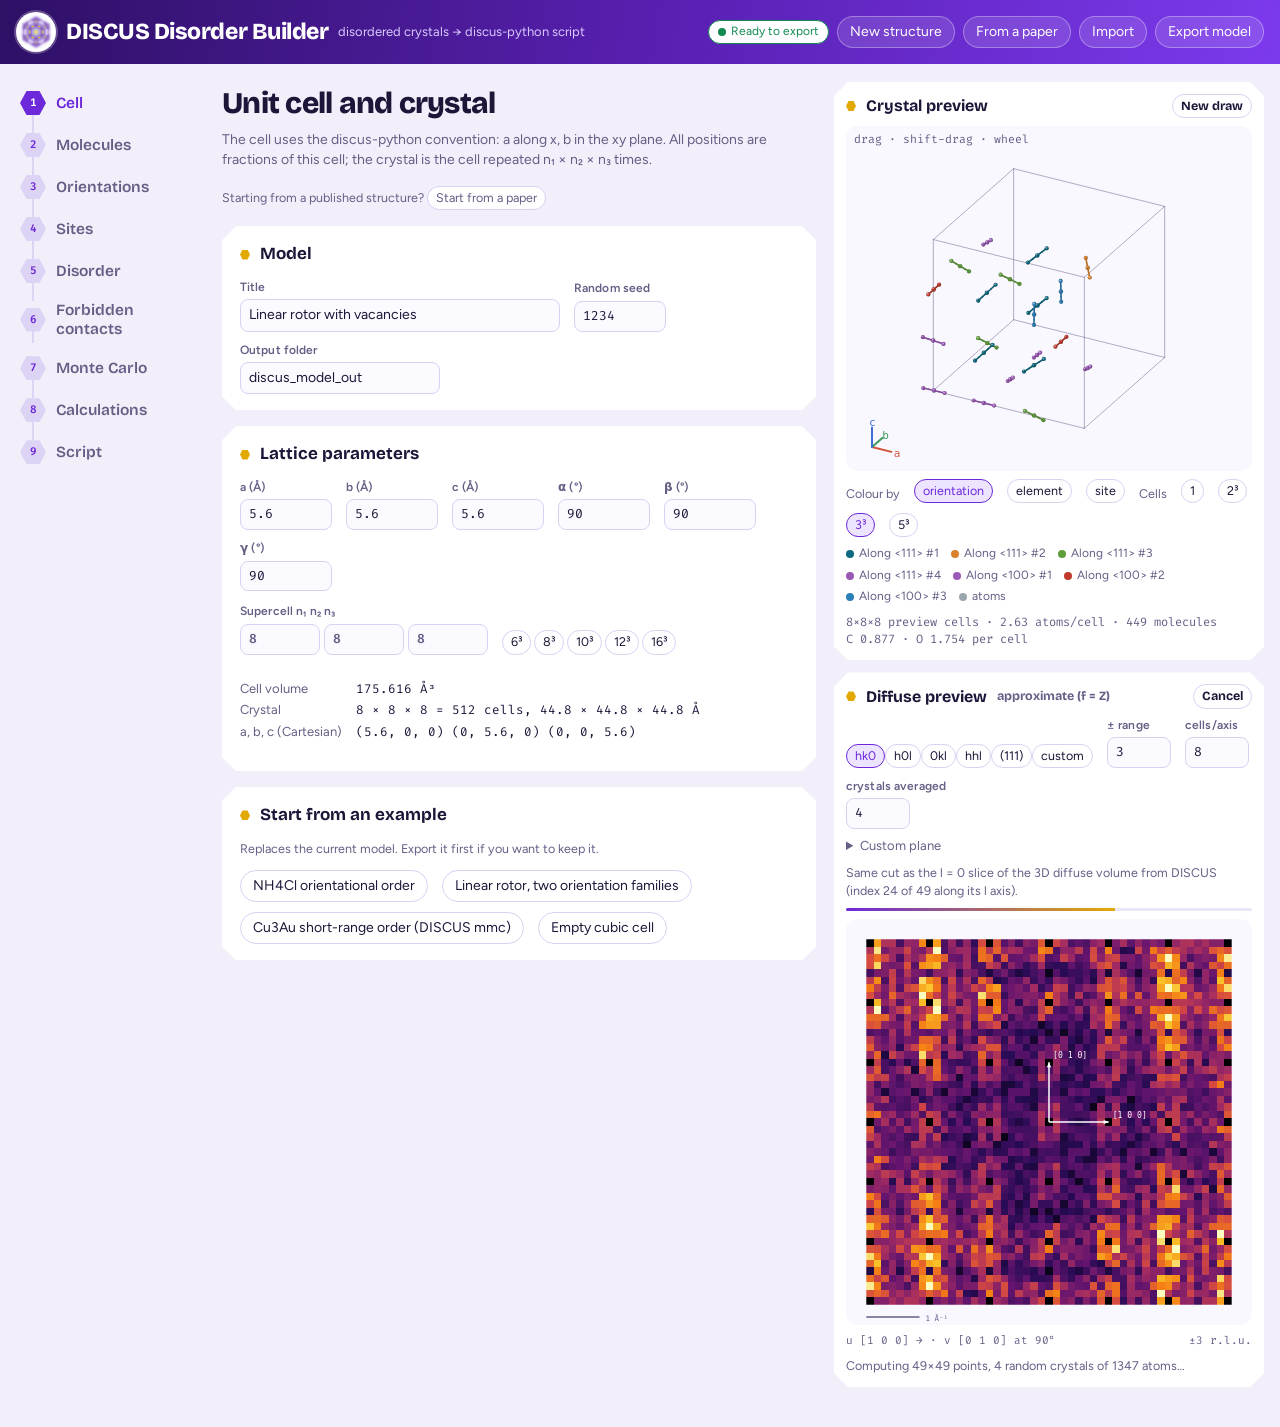
==== commit 54b24b31: "Pin the exported script to discus-python main after #69-#71 DISCUSPDF_REF = 3cdb6c6 (discuspdf.build" ====
--- a/index.html
+++ b/index.html
@@ -1207,7 +1207,7 @@
     .replace('CONFIG_JSON = r"""__CONFIG__"""', () => 'CONFIG_JSON = r"""\n' + json + '\n"""');
 }
 // discus-python version the exported script installs (git ref: a commit on main or a release tag)
-const DISCUSPDF_REF = "feat/builder-backend";
+const DISCUSPDF_REF = "3cdb6c63fc5aacfafdaa1ec11953a2481c819631";   // discus-python main after #69-#71
 const INSTALL_LINE = `pip install "discuspdf-starter[data] @ git+https://github.com/jmsweng/discus-python@${DISCUSPDF_REF}"`;
 // result files of discuspdf.builder (EXPORT_DEFAULTS there): key -> default and what it writes
 const OUTPUT_FORMATS = {
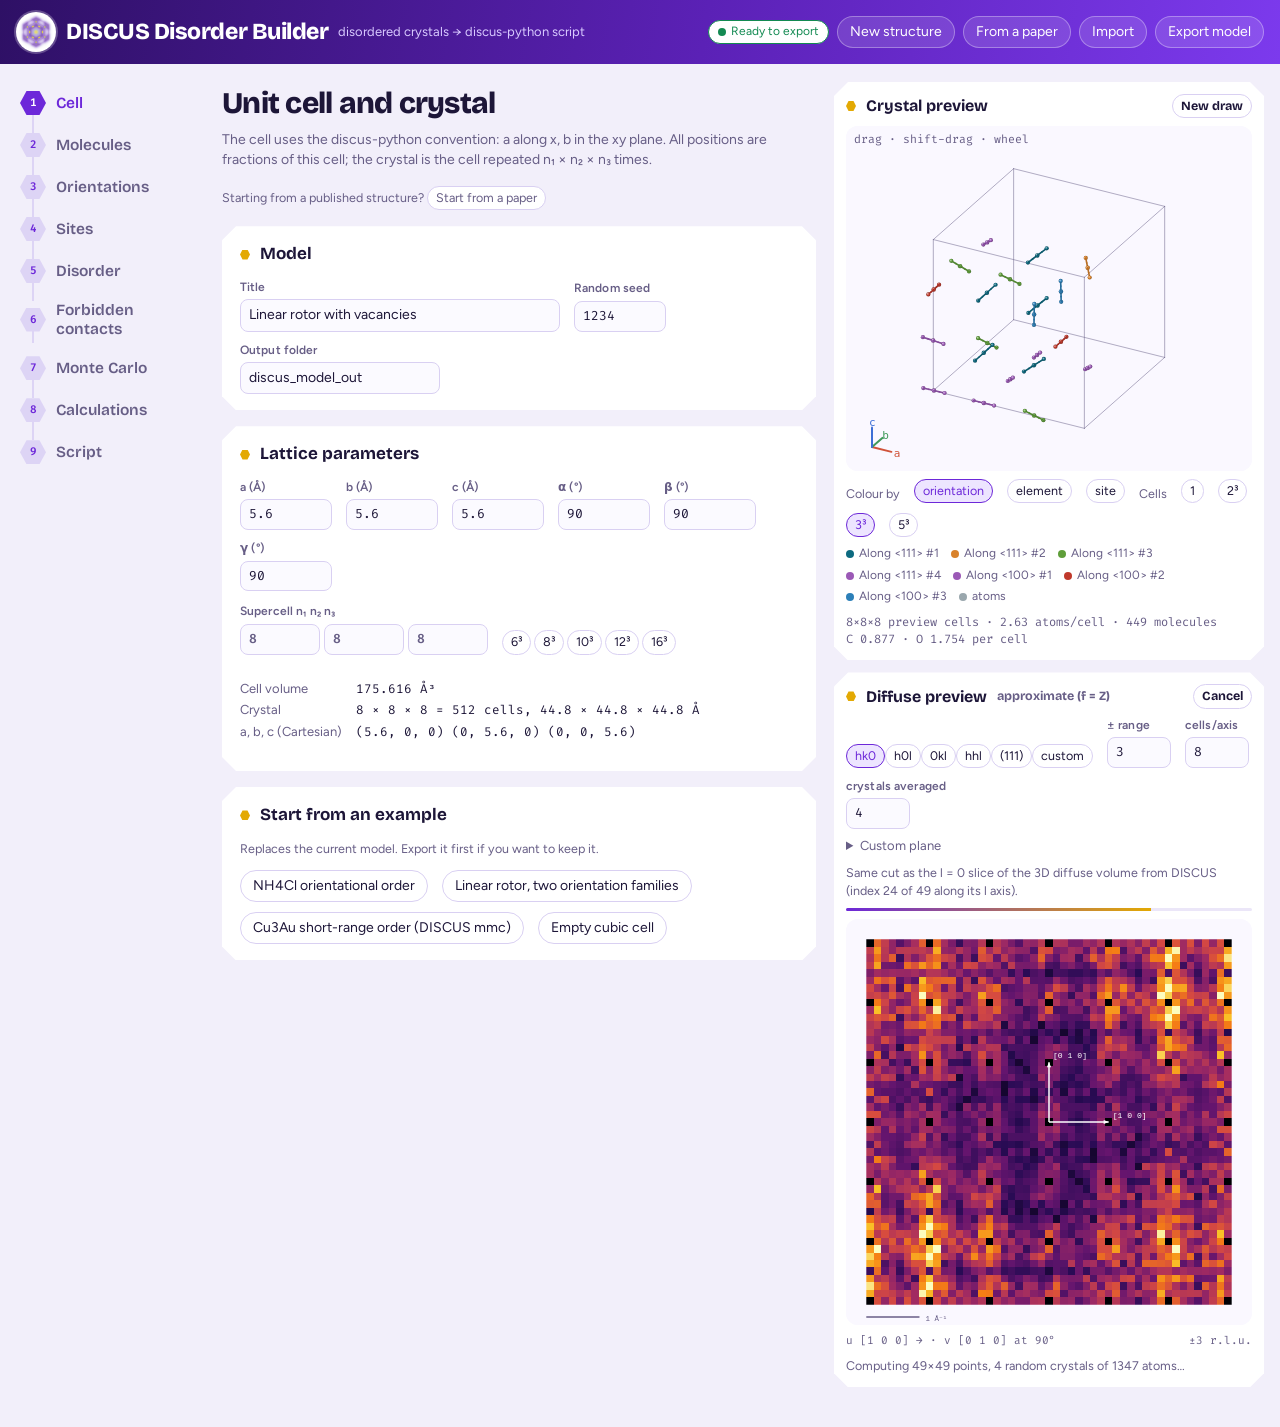
==== commit fb9123d9: "Tooltips: Export/Import include the calculation settings The Export model and JSON download tooltips" ====
--- a/index.html
+++ b/index.html
@@ -2750,9 +2750,9 @@
   "nb-add": "Add a DISCUS neighbourhood.", "nb-del": "Remove this neighbourhood and its targets.", "vec-add": "Add a neighbour vector.",
   "vec-axes": "Add vectors to the same site one cell along a, b and c.", "vec-del": "Remove this vector.", "tg-add": "Add an mmc target.",
   "tg-del": "Remove this target.", "launcher": "Fill in the usual command for this setup.", "step-commensurate": "Set the grid steps to 1/n₁, 1/n₂, 1/n₃.",
-  "dl-script": "Save the Python script.", "copy-script": "Copy the script to the clipboard.", "dl-json": "Save the model as JSON (re-import it later).",
-  "export": "Save the model as JSON (re-import it later).", "new-model": "Clear everything and start a new structure (asks first).",
-  "new-confirm": "Clear the current model and start from one cubic cell with a single site.", "new-cancel": "Keep the current model.", "import": "Load a model from a JSON file or a script made by this page.",
+  "dl-script": "Save the Python script.", "copy-script": "Copy the script to the clipboard.", "dl-json": "Save the model and all calculation settings (3D Fourier, 1D PDF, mmc, output files, seed) as JSON; re-import it later.",
+  "export": "Save the model and all calculation settings (3D Fourier, 1D PDF, mmc, output files, seed) as JSON; re-import it later.", "new-model": "Clear everything and start a new structure (asks first).",
+  "new-confirm": "Clear the current model and start from one cubic cell with a single site.", "new-cancel": "Keep the current model.", "import": "Load a model and its calculation settings from a JSON file or a script made by this page.",
   "reseed": "Draw another random crystal for the preview.", "cells": "Number of unit cells shown along each axis (1 = a single unit cell).", "color": "Colour the atoms by this property.",
   "diffuse": "Compute the diffuse plane in your browser.", "plane": "Reciprocal-lattice plane through the origin to compute.", "wy-pick": "Use this Wyckoff position.", "wy-add": "Add a site at every symmetry-equivalent position (positions that already hold a site are skipped).",
   "sym-clear": "Stop rotating molecules on this site; it then uses the orientation library as it is.", "sg-fit": "Set the lattice parameters to what this crystal system requires (keeps a, and c where it is free).", "set-copy": "Give every site generated from the same Wyckoff position these occupants, B and draw mode.", "plane-hkl": "Fill in u, v and the offset for this (h k l) plane and layer.",
